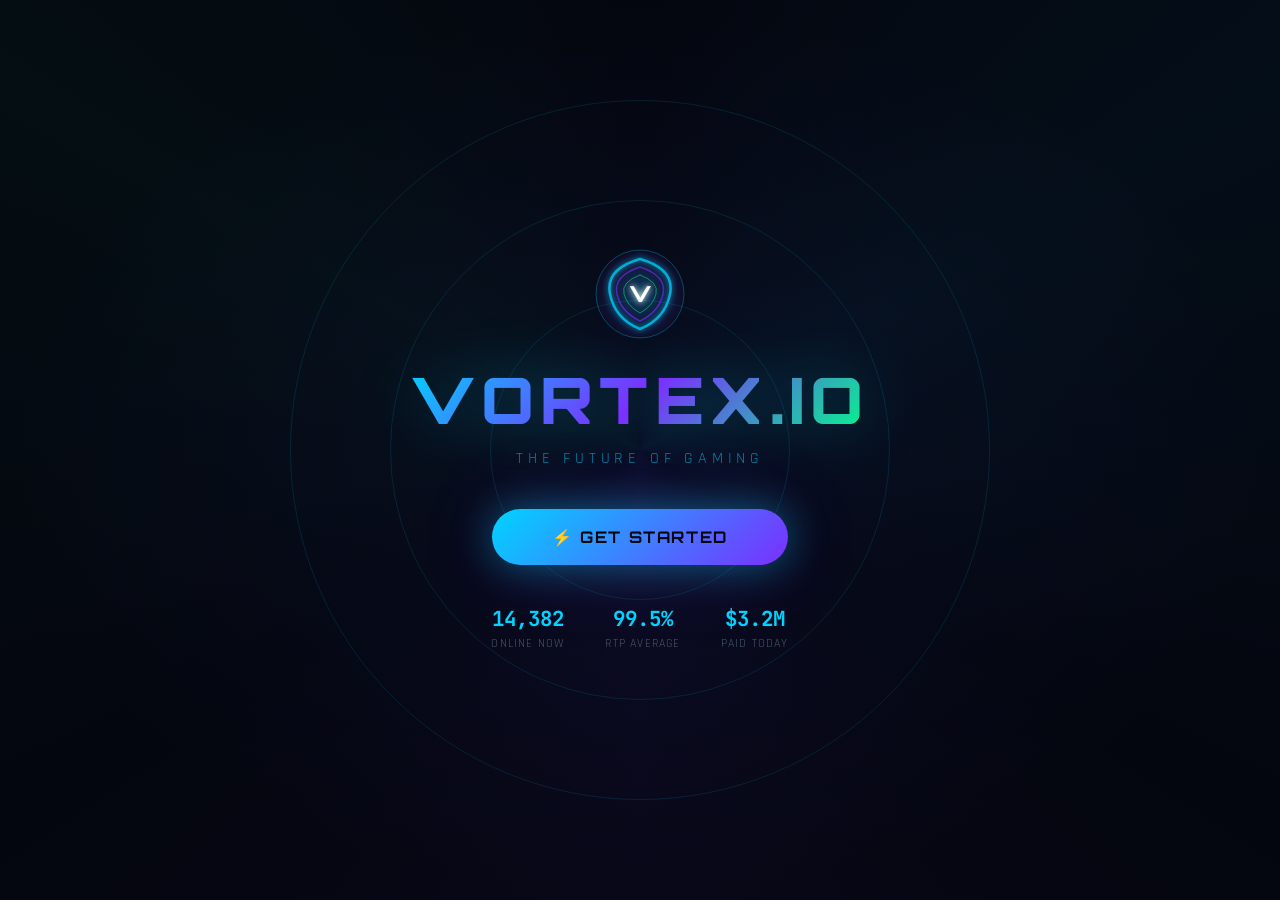
==== index.html @ 8edf1d98 "Update index.html" ====
<!DOCTYPE html>
<html lang="en">
<head>
<meta charset="UTF-8"/>
<meta name="viewport" content="width=device-width,initial-scale=1,maximum-scale=1,user-scalable=no"/>
<title>VORTEX.IO — Premium Gaming</title>
<link rel="preconnect" href="https://fonts.googleapis.com"/>
<link href="https://fonts.googleapis.com/css2?family=Orbitron:wght@400;600;700;800;900&family=Rajdhani:wght@400;500;600;700&family=JetBrains+Mono:wght@400;600;700&display=swap" rel="stylesheet"/>
<script src="https://accounts.google.com/gsi/client" async defer></script>
<style>
/* ═══════════════════════════ VORTEX.IO DESIGN SYSTEM ═══════════════════════════ */
:root{
  --bg:        #04060f;
  --bg1:       #070a18;
  --bg2:       #0b0f24;
  --bg3:       #0f1430;
  --bg4:       #141a3a;
  --neon:      #00d4ff;
  --neon2:     #0099cc;
  --neon3:     rgba(0,212,255,0.08);
  --purple:    #7b2fff;
  --purple2:   #5500cc;
  --green:     #00ff88;
  --green2:    #00cc66;
  --red:       #ff3366;
  --red2:      #cc1144;
  --gold:      #ffd700;
  --gold2:     #cc9900;
  --glass:     rgba(0,212,255,0.04);
  --gb:        rgba(0,212,255,0.12);
  --gb2:       rgba(0,212,255,0.25);
  --text:      #ccd6f6;
  --text2:     #8892b0;
  --text3:     #4a5568;
  --r:         12px;
  --r2:        18px;
  --r3:        50px;
  --font-d:    'Orbitron', sans-serif;
  --font-b:    'Rajdhani', sans-serif;
  --font-m:    'JetBrains Mono', monospace;
  --sidebar:   220px;
  --header:    58px;
  --nav-h:     64px;
}
*,*::before,*::after{box-sizing:border-box;margin:0;padding:0;}
html{scroll-behavior:smooth;-webkit-text-size-adjust:100%;}
body{
  background:var(--bg);color:var(--text);font-family:var(--font-b);
  min-height:100vh;overflow-x:hidden;
  background-image:
    radial-gradient(ellipse 80% 50% at 50% -10%,rgba(0,212,255,0.06) 0%,transparent 60%),
    radial-gradient(ellipse 50% 40% at 90% 90%,rgba(123,47,255,0.05) 0%,transparent 55%);
}
::-webkit-scrollbar{width:4px;height:4px;}
::-webkit-scrollbar-track{background:var(--bg);}
::-webkit-scrollbar-thumb{background:var(--neon2);border-radius:4px;}
input,button,select,textarea{font-family:inherit;}
input[type=number]::-webkit-inner-spin-button,input[type=number]::-webkit-outer-spin-button{-webkit-appearance:none;}
input[type=number]{-moz-appearance:textfield;}
input[type=range]{-webkit-appearance:none;width:100%;height:6px;background:var(--bg4);border-radius:3px;outline:none;}
input[type=range]::-webkit-slider-thumb{-webkit-appearance:none;width:20px;height:20px;border-radius:50%;background:var(--neon);border:2px solid white;cursor:pointer;box-shadow:0 0 8px var(--neon);}

/* ─── VORTEX LOGO SVG ─── */
.vortex-logo-svg{display:inline-block;}

/* ─── ENTRANCE PAGE ─── */
#entrancePage{
  position:fixed;inset:0;z-index:1000;
  display:flex;flex-direction:column;align-items:center;justify-content:center;
  background:radial-gradient(ellipse at center,#080c20 0%,#04060f 70%);
  overflow:hidden;
}
.entrance-bg{
  position:absolute;inset:0;pointer-events:none;
  background:
    conic-gradient(from 0deg at 50% 50%,transparent 0deg,rgba(0,212,255,0.04) 60deg,transparent 120deg),
    conic-gradient(from 120deg at 50% 50%,transparent 0deg,rgba(123,47,255,0.04) 60deg,transparent 120deg),
    conic-gradient(from 240deg at 50% 50%,transparent 0deg,rgba(0,255,136,0.03) 60deg,transparent 120deg);
  animation:entrance-bg-spin 20s linear infinite;
}
@keyframes entrance-bg-spin{to{transform:rotate(360deg);}}
.entrance-ring{
  position:absolute;border-radius:50%;
  border:1px solid rgba(0,212,255,0.12);
  animation:entrance-ring-pulse 4s ease-in-out infinite;
}
@keyframes entrance-ring-pulse{0%,100%{transform:scale(1);opacity:0.3;}50%{transform:scale(1.05);opacity:0.6;}}
.entrance-logo{text-align:center;margin-bottom:40px;position:relative;z-index:1;}
.entrance-title{
  font-family:var(--font-d);font-size:clamp(2.5rem,8vw,4rem);font-weight:900;
  letter-spacing:0.1em;
  background:linear-gradient(135deg,#00d4ff 0%,#7b2fff 50%,#00ff88 100%);
  -webkit-background-clip:text;-webkit-text-fill-color:transparent;background-clip:text;
  margin-top:20px;
  text-shadow:none;
  filter:drop-shadow(0 0 30px rgba(0,212,255,0.3));
}
.entrance-sub{
  font-family:var(--font-b);font-size:1rem;color:rgba(0,212,255,0.6);
  letter-spacing:0.3em;text-transform:uppercase;margin-top:8px;
}
.btn-get-started{
  background:linear-gradient(135deg,var(--neon) 0%,var(--purple) 100%);
  color:#04060f;border:none;cursor:pointer;
  padding:18px 60px;border-radius:var(--r3);
  font-family:var(--font-d);font-size:1rem;font-weight:700;
  letter-spacing:0.1em;text-transform:uppercase;
  box-shadow:0 0 40px rgba(0,212,255,0.4),0 0 80px rgba(123,47,255,0.2);
  transition:all .3s;position:relative;z-index:1;
  animation:btn-entrance-pulse 2s ease-in-out infinite;
}
@keyframes btn-entrance-pulse{0%,100%{box-shadow:0 0 40px rgba(0,212,255,0.4),0 0 80px rgba(123,47,255,0.2);}50%{box-shadow:0 0 60px rgba(0,212,255,0.6),0 0 120px rgba(123,47,255,0.35);}}
.btn-get-started:hover{transform:scale(1.05);}
.entrance-stats{
  display:flex;gap:40px;margin-top:40px;position:relative;z-index:1;
}
.entrance-stat{text-align:center;}
.entrance-stat-val{font-family:var(--font-m);font-size:1.3rem;font-weight:700;color:var(--neon);}
.entrance-stat-lbl{font-size:0.75rem;color:var(--text3);text-transform:uppercase;letter-spacing:0.1em;margin-top:4px;}

/* ─── AUTH MODAL ─── */
.overlay{
  display:none;position:fixed;inset:0;z-index:2000;
  background:rgba(0,0,0,0.85);backdrop-filter:blur(16px);
  align-items:center;justify-content:center;padding:20px;
}
.overlay.show{display:flex;}
.modal{
  background:linear-gradient(160deg,#0b0f24 0%,#070a18 100%);
  border:1px solid var(--gb);border-radius:22px;
  padding:0;width:100%;max-width:440px;
  box-shadow:0 0 60px rgba(0,212,255,0.15),0 40px 80px rgba(0,0,0,0.5);
  overflow:hidden;animation:modal-in .3s ease;
}
@keyframes modal-in{from{opacity:0;transform:scale(0.92) translateY(20px);}to{opacity:1;transform:scale(1) translateY(0);}}
.modal-header{
  background:linear-gradient(90deg,rgba(0,212,255,0.08) 0%,rgba(123,47,255,0.06) 100%);
  border-bottom:1px solid var(--gb);padding:22px 24px;
  display:flex;align-items:center;justify-content:space-between;
}
.modal-title{font-family:var(--font-d);font-size:1rem;font-weight:700;color:var(--neon);letter-spacing:0.05em;}
.modal-close{width:28px;height:28px;border-radius:50%;background:rgba(255,255,255,0.06);border:1px solid rgba(255,255,255,0.1);display:flex;align-items:center;justify-content:center;cursor:pointer;color:var(--text2);font-size:14px;}
.modal-close:hover{color:var(--text);background:rgba(255,255,255,0.12);}
.modal-body{padding:24px;}
.auth-tabs{display:flex;gap:4px;background:rgba(255,255,255,0.04);border-radius:var(--r);padding:4px;margin-bottom:20px;}
.auth-tab{flex:1;padding:9px;text-align:center;border-radius:9px;cursor:pointer;font-family:var(--font-b);font-size:0.88rem;font-weight:600;color:var(--text2);transition:all .2s;}
.auth-tab.active{background:linear-gradient(135deg,rgba(0,212,255,0.15),rgba(123,47,255,0.1));color:var(--neon);border:1px solid rgba(0,212,255,0.2);}
.g-signin-btn{
  width:100%;padding:13px;border-radius:var(--r);
  background:rgba(255,255,255,0.06);border:1px solid rgba(255,255,255,0.12);
  color:var(--text);cursor:pointer;display:flex;align-items:center;justify-content:center;
  gap:12px;font-size:0.9rem;font-weight:500;transition:all .2s;margin-bottom:14px;
}
.g-signin-btn:hover{background:rgba(255,255,255,0.1);}
.auth-divider{display:flex;align-items:center;gap:12px;margin:14px 0;}
.auth-divider::before,.auth-divider::after{content:'';flex:1;height:1px;background:rgba(255,255,255,0.07);}
.auth-divider span{font-size:0.72rem;color:var(--text3);}
.v-input{
  width:100%;background:rgba(255,255,255,0.04);
  border:1px solid rgba(255,255,255,0.08);border-radius:var(--r);
  padding:12px 14px;color:var(--text);font-family:var(--font-b);font-size:0.95rem;
  outline:none;transition:all .2s;margin-bottom:10px;
}
.v-input:focus{border-color:rgba(0,212,255,0.4);background:rgba(0,212,255,0.04);box-shadow:0 0 0 3px rgba(0,212,255,0.06);}
.v-input::placeholder{color:var(--text3);}
.btn-neon{
  width:100%;padding:14px;border-radius:var(--r);
  background:linear-gradient(135deg,var(--neon) 0%,var(--purple) 100%);
  color:#04060f;border:none;cursor:pointer;
  font-family:var(--font-d);font-size:0.85rem;font-weight:700;
  letter-spacing:0.05em;text-transform:uppercase;
  transition:all .25s;box-shadow:0 4px 20px rgba(0,212,255,0.25);
}
.btn-neon:hover{transform:translateY(-2px);box-shadow:0 8px 28px rgba(0,212,255,0.4);}
.btn-neon:disabled{opacity:0.4;cursor:not-allowed;transform:none !important;}
.otp-inputs{display:flex;gap:10px;justify-content:center;margin:20px 0;}
.otp-digit{
  width:48px;height:56px;border-radius:var(--r);
  background:rgba(255,255,255,0.04);border:1px solid rgba(0,212,255,0.2);
  color:var(--neon);font-family:var(--font-m);font-size:1.4rem;font-weight:700;
  text-align:center;outline:none;transition:all .2s;
}
.otp-digit:focus{border-color:var(--neon);box-shadow:0 0 0 3px rgba(0,212,255,0.12);}
.otp-demo{background:rgba(0,212,255,0.06);border:1px solid rgba(0,212,255,0.15);border-radius:var(--r);padding:10px 14px;font-size:0.78rem;color:var(--neon);text-align:center;margin-bottom:16px;}

/* ─── HEADER ─── */
.header{
  position:fixed;top:0;left:0;right:0;z-index:200;
  height:var(--header);
  background:rgba(4,6,15,0.92);backdrop-filter:blur(24px);
  border-bottom:1px solid rgba(0,212,255,0.08);
  display:flex;align-items:center;padding:0 16px;gap:10px;
}
.h-logo{
  display:flex;align-items:center;gap:8px;cursor:pointer;flex-shrink:0;
  user-select:none;
}
.h-logo-text{
  font-family:var(--font-d);font-size:1.1rem;font-weight:800;
  background:linear-gradient(135deg,var(--neon) 0%,var(--purple) 100%);
  -webkit-background-clip:text;-webkit-text-fill-color:transparent;background-clip:text;
  letter-spacing:0.05em;
}
.h-spacer{flex:1;}
.h-balance{
  display:flex;align-items:center;gap:8px;
  background:rgba(0,212,255,0.06);border:1px solid var(--gb);
  padding:6px 14px;border-radius:var(--r3);cursor:pointer;transition:all .2s;
  font-family:var(--font-m);font-size:0.8rem;color:var(--neon);
}
.h-balance:hover{border-color:var(--gb2);}
.currency-badge{background:var(--neon);color:#04060f;font-size:0.58rem;font-weight:800;padding:1px 5px;border-radius:4px;letter-spacing:0.05em;}
.h-btn{
  background:linear-gradient(135deg,var(--neon) 0%,var(--purple) 100%);
  color:#04060f;border:none;cursor:pointer;
  padding:7px 16px;border-radius:var(--r3);
  font-family:var(--font-d);font-size:0.72rem;font-weight:700;
  letter-spacing:0.04em;text-transform:uppercase;
  box-shadow:0 0 20px rgba(0,212,255,0.2);transition:all .2s;white-space:nowrap;
}
.h-btn:hover{box-shadow:0 0 30px rgba(0,212,255,0.4);transform:translateY(-1px);}
.h-icon-btn{
  width:36px;height:36px;border-radius:50%;
  background:rgba(0,212,255,0.06);border:1px solid var(--gb);
  display:flex;align-items:center;justify-content:center;
  cursor:pointer;transition:all .2s;color:var(--text2);flex-shrink:0;position:relative;
}
.h-icon-btn:hover{border-color:var(--gb2);color:var(--neon);}
.h-icon-btn svg{width:16px;height:16px;}
.notif-dot{
  position:absolute;top:-2px;right:-2px;width:9px;height:9px;
  border-radius:50%;background:var(--red);border:2px solid var(--bg);
}

/* ─── LEFT SIDEBAR ─── */
.left-sidebar{
  position:fixed;top:var(--header);left:0;bottom:0;z-index:100;
  width:var(--sidebar);overflow-y:auto;
  background:rgba(7,10,24,0.8);border-right:1px solid rgba(0,212,255,0.06);
  padding:12px 8px;display:none;flex-direction:column;gap:2px;
}
@media(min-width:1024px){.left-sidebar{display:flex;}}
.sb-label{font-size:0.6rem;font-weight:700;color:var(--text3);text-transform:uppercase;letter-spacing:0.12em;padding:8px 10px 4px;}
.sb-item{
  display:flex;align-items:center;gap:10px;padding:9px 12px;border-radius:var(--r);
  cursor:pointer;color:var(--text2);font-size:0.85rem;font-weight:600;
  transition:all .15s;border:1px solid transparent;
}
.sb-item:hover{background:rgba(0,212,255,0.05);color:var(--text);}
.sb-item.active{background:rgba(0,212,255,0.08);color:var(--neon);border-color:rgba(0,212,255,0.15);}
.sb-item svg{width:17px;height:17px;flex-shrink:0;}
.sb-badge{margin-left:auto;background:var(--red);color:white;font-size:0.58rem;font-weight:700;padding:2px 6px;border-radius:20px;}
.sb-badge.new{background:rgba(0,255,136,0.15);color:var(--green);border:1px solid rgba(0,255,136,0.2);}
.sb-divider{height:1px;background:rgba(0,212,255,0.05);margin:6px 0;}
.vip-mini{
  margin:8px 6px 0;background:rgba(0,212,255,0.04);
  border:1px solid var(--gb);border-radius:var(--r);padding:12px;
}
.vip-mini-lbl{font-size:0.62rem;color:var(--text3);text-transform:uppercase;letter-spacing:.1em;margin-bottom:4px;}
.vip-mini-name{font-family:var(--font-d);font-size:0.78rem;font-weight:700;color:var(--neon);margin-bottom:6px;}
.vip-bar{height:4px;background:var(--bg4);border-radius:2px;overflow:hidden;}
.vip-bar-fill{height:100%;background:linear-gradient(90deg,var(--neon2),var(--neon));border-radius:2px;transition:width 1s ease;}

/* ─── BOTTOM NAV (mobile) ─── */
.bottom-nav{
  position:fixed;bottom:0;left:0;right:0;z-index:150;
  height:var(--nav-h);background:rgba(4,6,15,0.97);
  backdrop-filter:blur(24px);border-top:1px solid rgba(0,212,255,0.08);
  display:flex;align-items:center;
}
@media(min-width:1024px){.bottom-nav{display:none;}}
.bn-item{
  flex:1;display:flex;flex-direction:column;align-items:center;justify-content:center;
  gap:3px;padding:6px 4px;cursor:pointer;color:var(--text3);transition:color .2s;
}
.bn-item svg{width:22px;height:22px;}
.bn-item span{font-size:0.6rem;font-weight:600;letter-spacing:0.03em;text-transform:uppercase;}
.bn-item.active{color:var(--neon);}
.bn-item.highlight{
  background:rgba(0,212,255,0.08);border:1px solid rgba(0,212,255,0.15);
  border-radius:var(--r);margin:4px;color:var(--neon);
}

/* ─── LAYOUT ─── */
.app-layout{display:flex;padding-top:var(--header);min-height:100vh;}
.main-area{flex:1;min-width:0;padding-bottom:80px;}
@media(min-width:1024px){.main-area{margin-left:var(--sidebar);padding-bottom:20px;}}
.page{display:none;padding:16px;max-width:1200px;margin:0 auto;}
.page.active{display:block;animation:pg-in .25s ease;}
@keyframes pg-in{from{opacity:0;transform:translateY(10px);}to{opacity:1;transform:translateY(0);}}
@media(min-width:1024px){.page{padding:28px 32px;}}

/* ─── CARDS ─── */
.card{
  background:rgba(0,212,255,0.03);border:1px solid var(--gb);
  border-radius:var(--r2);backdrop-filter:blur(8px);transition:border-color .2s;
}
.card:hover{border-color:var(--gb2);}
.card-p{padding:20px;}

/* ─── SECTION HEADER ─── */
.sh{display:flex;align-items:center;justify-content:space-between;margin-bottom:14px;}
.sh-title{
  font-family:var(--font-d);font-size:0.95rem;font-weight:700;
  display:flex;align-items:center;gap:10px;color:var(--text);
}
.sh-title::before{content:'';display:block;width:3px;height:16px;background:linear-gradient(180deg,var(--neon),var(--purple));border-radius:2px;}
.sh-action{color:var(--neon);font-size:0.76rem;font-weight:600;cursor:pointer;}
.sh-action:hover{text-decoration:underline;}

/* ─── BUTTONS ─── */
.btn{display:inline-flex;align-items:center;justify-content:center;gap:8px;border:none;cursor:pointer;font-family:var(--font-d);font-weight:700;letter-spacing:0.04em;transition:all .2s;border-radius:var(--r3);user-select:none;}
.btn-primary{background:linear-gradient(135deg,var(--neon),var(--purple));color:#04060f;padding:12px 28px;font-size:0.85rem;box-shadow:0 4px 20px rgba(0,212,255,0.22);}
.btn-primary:hover{transform:translateY(-2px);box-shadow:0 8px 28px rgba(0,212,255,0.4);}
.btn-green{background:linear-gradient(135deg,var(--green),var(--green2));color:#04060f;padding:14px 28px;font-size:0.9rem;box-shadow:0 4px 20px rgba(0,255,136,0.22);}
.btn-green:hover{transform:translateY(-2px);box-shadow:0 8px 28px rgba(0,255,136,0.4);}
.btn-red{background:linear-gradient(135deg,var(--red),var(--red2));color:white;padding:14px 28px;font-size:0.9rem;}
.btn-outline{background:transparent;color:var(--text);border:1px solid rgba(255,255,255,0.12);padding:12px 22px;font-size:0.85rem;}
.btn-outline:hover{border-color:var(--neon);color:var(--neon);}
.btn-full{width:100%;}
.btn-lg{padding:16px 36px;font-size:0.95rem;border-radius:var(--r2);}
.btn:disabled{opacity:0.4;cursor:not-allowed;transform:none!important;}
.btn-cashout{
  background:linear-gradient(135deg,var(--green),var(--green2));
  color:#04060f;padding:16px;font-size:0.95rem;
  animation:cashout-glow .8s ease-in-out infinite alternate;
}
@keyframes cashout-glow{from{box-shadow:0 0 20px rgba(0,255,136,0.3);}to{box-shadow:0 0 40px rgba(0,255,136,0.6);}}

/* ─── HOME PAGE ─── */
.hero{
  background:linear-gradient(135deg,rgba(0,212,255,0.07) 0%,rgba(123,47,255,0.05) 60%,transparent 100%);
  border:1px solid var(--gb);border-radius:22px;
  padding:30px 26px;margin-bottom:22px;position:relative;overflow:hidden;
}
.hero::after{
  content:'VORTEX';position:absolute;right:-30px;top:50%;transform:translateY(-50%);
  font-family:var(--font-d);font-size:7rem;font-weight:900;color:rgba(0,212,255,0.04);
  pointer-events:none;letter-spacing:-0.02em;white-space:nowrap;
}
.hero-title{font-family:var(--font-d);font-size:clamp(1.6rem,5vw,2.6rem);font-weight:900;line-height:1.15;}
.hero-title em{font-style:normal;background:linear-gradient(135deg,var(--neon),var(--purple));-webkit-background-clip:text;-webkit-text-fill-color:transparent;background-clip:text;}
.hero-pills{display:flex;flex-wrap:wrap;gap:8px;margin-top:12px;}
.hero-pill{display:flex;align-items:center;gap:5px;background:rgba(255,255,255,0.04);border:1px solid rgba(255,255,255,0.07);padding:5px 11px;border-radius:var(--r3);font-size:0.7rem;color:var(--text2);}
.hero-pill svg{width:12px;height:12px;color:var(--neon);}
.hero-actions{display:flex;gap:10px;flex-wrap:wrap;margin-top:18px;}

/* ─── GAMES GRID ─── */
.games-grid{
  display:grid;
  grid-template-columns:repeat(auto-fill,minmax(130px,1fr));
  gap:12px;
}
@media(min-width:600px){.games-grid{grid-template-columns:repeat(auto-fill,minmax(155px,1fr));}}
@media(min-width:1024px){.games-grid{grid-template-columns:repeat(5,1fr);}}
.game-card{
  background:rgba(0,212,255,0.03);border:1px solid var(--gb);
  border-radius:var(--r2);overflow:hidden;cursor:pointer;
  transition:transform .28s cubic-bezier(.34,1.56,.64,1),border-color .28s,box-shadow .28s;
  position:relative;
}
.game-card:hover{transform:translateY(-6px) scale(1.02);border-color:rgba(0,212,255,0.3);box-shadow:0 16px 40px rgba(0,0,0,0.5),0 0 30px rgba(0,212,255,0.1);}
.gc-icon{width:100%;aspect-ratio:1;display:flex;align-items:center;justify-content:center;position:relative;overflow:hidden;}
.gc-body{padding:9px 11px 12px;}
.gc-name{font-family:var(--font-d);font-size:0.75rem;font-weight:700;color:var(--text);}
.gc-players{display:flex;align-items:center;gap:4px;margin-top:4px;font-size:0.65rem;color:var(--text3);}
.gc-dot{width:5px;height:5px;background:var(--green);border-radius:50%;animation:pulse 1.5s infinite;}
@keyframes pulse{0%,100%{opacity:1;}50%{opacity:0.4;}}
.gc-badge{position:absolute;top:7px;right:7px;z-index:2;font-size:0.55rem;font-weight:800;padding:3px 7px;border-radius:20px;text-transform:uppercase;letter-spacing:.05em;}
.gc-badge.hot{background:linear-gradient(135deg,#ff6b35,#cc2200);color:white;}
.gc-badge.new{background:linear-gradient(135deg,var(--purple),var(--purple2));color:white;}
.gc-badge.exclusive{background:linear-gradient(135deg,var(--neon),var(--neon2));color:#04060f;}

/* ─── STATS BAR ─── */
.stats-bar{display:grid;grid-template-columns:repeat(3,1fr);gap:10px;margin-bottom:22px;}
.stat-box{background:rgba(0,212,255,0.04);border:1px solid var(--gb);border-radius:var(--r);padding:14px;text-align:center;}
.stat-val{font-family:var(--font-m);font-size:1.05rem;font-weight:700;color:var(--neon);}
.stat-lbl{font-size:0.62rem;color:var(--text3);margin-top:3px;text-transform:uppercase;letter-spacing:.07em;}

/* ─── LIVE TICKER ─── */
.live-ticker{display:flex;gap:8px;overflow-x:auto;padding-bottom:4px;margin-bottom:20px;scrollbar-width:none;}
.live-ticker::-webkit-scrollbar{display:none;}
.tick-chip{flex-shrink:0;display:flex;align-items:center;gap:7px;background:rgba(0,212,255,0.04);border:1px solid var(--gb);padding:6px 13px;border-radius:var(--r3);font-size:0.72rem;}
.tick-dot{width:6px;height:6px;background:var(--green);border-radius:50%;animation:pulse 1.5s infinite;flex-shrink:0;}
.tick-win{color:var(--green);font-family:var(--font-m);font-weight:600;}

/* ─── CRASH GAME ─── */
.crash-layout{display:grid;grid-template-columns:1fr;gap:14px;}
@media(min-width:900px){.crash-layout{grid-template-columns:1fr 320px;}}
.crash-canvas-wrap{
  background:radial-gradient(ellipse at 20% 80%,#050d1f 0%,#030710 70%);
  border:1px solid var(--gb);border-radius:var(--r2);
  position:relative;overflow:hidden;aspect-ratio:16/9;max-height:420px;
  box-shadow:0 0 0 1px rgba(0,212,255,0.04),inset 0 0 60px rgba(0,0,0,0.5);
}
#crashCanvas{display:block;width:100%;height:100%;position:relative;z-index:1;}
.crash-mult-overlay{
  position:absolute;top:50%;left:50%;transform:translate(-50%,-60%);
  text-align:center;pointer-events:none;z-index:2;
}
.crash-mult{
  font-family:var(--font-d);font-size:clamp(2.8rem,9vw,5rem);font-weight:900;
  line-height:1;letter-spacing:-0.02em;
  text-shadow:0 0 30px currentColor,0 0 60px currentColor;
  transition:color .15s;
}
@keyframes mult-pulse{0%{transform:scale(1);}40%{transform:scale(1.1);}100%{transform:scale(1);}}
.crash-mult.pulse{animation:mult-pulse .35s ease;}
.crash-mult-sub{font-family:var(--font-m);font-size:0.7rem;letter-spacing:.2em;color:rgba(0,212,255,0.4);text-transform:uppercase;margin-top:4px;}
.crash-status-badge{
  position:absolute;bottom:14px;left:14px;
  padding:5px 13px;border-radius:var(--r3);font-size:0.7rem;font-weight:700;letter-spacing:.08em;text-transform:uppercase;
}
.crash-status-badge.wait{background:rgba(74,85,104,0.3);color:var(--text3);border:1px solid rgba(74,85,104,0.2);}
.crash-status-badge.run{background:rgba(0,255,136,0.12);color:var(--green);border:1px solid rgba(0,255,136,0.2);}
.crash-status-badge.dead{background:rgba(255,51,102,0.12);color:var(--red);border:1px solid rgba(255,51,102,0.2);}
.crash-hist-row{display:flex;gap:5px;flex-wrap:wrap;margin-bottom:12px;}
.crash-chip{padding:4px 10px;border-radius:var(--r3);font-family:var(--font-m);font-size:0.68rem;font-weight:600;}
.crash-chip.lo{background:rgba(255,51,102,0.12);color:var(--red);border:1px solid rgba(255,51,102,0.15);}
.crash-chip.mid{background:rgba(0,212,255,0.1);color:var(--neon);border:1px solid rgba(0,212,255,0.15);}
.crash-chip.hi{background:rgba(0,255,136,0.1);color:var(--green);border:1px solid rgba(0,255,136,0.15);}
.crash-chip.moon{background:rgba(123,47,255,0.15);color:var(--purple);border:1px solid rgba(123,47,255,0.2);}
.ctrl-panel{background:rgba(0,212,255,0.03);border:1px solid var(--gb);border-radius:var(--r2);padding:16px;}
.ctrl-label{font-size:0.62rem;font-weight:700;color:var(--text3);text-transform:uppercase;letter-spacing:.1em;margin-bottom:6px;}
.ctrl-input{
  width:100%;background:rgba(255,255,255,0.04);border:1px solid rgba(255,255,255,0.08);
  border-radius:var(--r);padding:10px 12px;color:var(--text);
  font-family:var(--font-m);font-size:0.9rem;outline:none;transition:border-color .2s;
}
.ctrl-input:focus{border-color:rgba(0,212,255,0.4);}
.ctrl-btns{display:flex;gap:4px;margin-top:4px;}
.ctrl-btn{
  flex:1;padding:5px;background:rgba(255,255,255,0.04);
  border:1px solid rgba(255,255,255,0.07);border-radius:8px;
  color:var(--text3);font-size:0.65rem;cursor:pointer;transition:all .15s;
}
.ctrl-btn:hover{background:rgba(0,212,255,0.08);color:var(--neon);border-color:rgba(0,212,255,0.2);}
.ctrl-row{display:grid;grid-template-columns:1fr 1fr;gap:12px;margin-bottom:12px;}
.ctrl-profit{background:rgba(0,255,136,0.05);border:1px solid rgba(0,255,136,0.12);border-radius:var(--r);padding:10px 12px;font-family:var(--font-m);font-size:0.85rem;color:var(--green);}
.bet-btn{
  width:100%;padding:14px;border-radius:var(--r);
  background:linear-gradient(135deg,var(--neon),var(--purple));
  color:#04060f;border:none;cursor:pointer;
  font-family:var(--font-d);font-size:0.85rem;font-weight:800;
  letter-spacing:.05em;text-transform:uppercase;
  box-shadow:0 4px 20px rgba(0,212,255,0.25);transition:all .2s;margin-top:4px;
}
.bet-btn:hover{transform:translateY(-1px);box-shadow:0 8px 24px rgba(0,212,255,0.4);}
.bet-btn:disabled{opacity:.4;cursor:not-allowed;transform:none;}
.bet-btn.cashout{
  background:linear-gradient(135deg,var(--green),var(--green2));
  animation:cashout-glow .8s ease-in-out infinite alternate;
}

/* ─── MINES ─── */
.mines-layout{display:grid;grid-template-columns:1fr;gap:14px;max-width:900px;}
@media(min-width:700px){.mines-layout{grid-template-columns:1fr 280px;align-items:start;}}
@media(max-width:699px){.mines-layout{display:flex;flex-direction:column-reverse;}}

.mines-arena{
  background:radial-gradient(ellipse at 50% 0%,rgba(0,212,255,0.06) 0%,transparent 60%),
    linear-gradient(160deg,#0a0e20 0%,#060a18 100%);
  border:1px solid var(--gb);border-radius:var(--r2);padding:16px;position:relative;overflow:hidden;
}
.mines-arena::before{
  content:'';position:absolute;inset:0;pointer-events:none;
  background:repeating-linear-gradient(0deg,transparent,transparent 39px,rgba(0,212,255,0.02) 39px,rgba(0,212,255,0.02) 40px),
    repeating-linear-gradient(90deg,transparent,transparent 39px,rgba(0,212,255,0.02) 39px,rgba(0,212,255,0.02) 40px);
}
.mines-arena-header{display:flex;align-items:center;justify-content:space-between;margin-bottom:12px;position:relative;z-index:1;}
.mines-arena-title{font-family:var(--font-d);font-size:0.72rem;font-weight:700;color:var(--neon);text-transform:uppercase;letter-spacing:.15em;display:flex;align-items:center;gap:7px;}
.mines-arena-title::before{content:'';width:7px;height:7px;border-radius:50%;background:var(--neon);box-shadow:0 0 8px var(--neon);animation:pulse 1.5s infinite;}
.mines-grid{display:grid;grid-template-columns:repeat(5,1fr);gap:7px;position:relative;z-index:1;}
@media(min-width:500px){.mines-grid{gap:9px;}}

/* Mine tiles */
.mine-tile{
  aspect-ratio:1;border-radius:10px;cursor:pointer;
  display:flex;align-items:center;justify-content:center;position:relative;overflow:hidden;
  background:linear-gradient(145deg,rgba(20,26,58,0.9) 0%,rgba(11,15,36,0.95) 100%);
  border:1px solid rgba(0,212,255,0.12);
  box-shadow:0 3px 12px rgba(0,0,0,0.4),0 1px 0 rgba(0,212,255,0.05) inset;
  transition:transform .12s cubic-bezier(.34,1.56,.64,1),border-color .15s,box-shadow .15s;
}
.mine-tile::before{content:'';position:absolute;top:0;left:0;right:0;height:45%;background:linear-gradient(180deg,rgba(255,255,255,0.05) 0%,transparent 100%);border-radius:10px 10px 0 0;pointer-events:none;z-index:2;}
.mine-tile:hover:not(.revealed):not(.inactive){transform:translateY(-3px) scale(1.05);border-color:rgba(0,212,255,0.4);box-shadow:0 6px 20px rgba(0,0,0,0.5),0 0 16px rgba(0,212,255,0.1);}
.mine-tile.gem{background:linear-gradient(145deg,rgba(0,30,26,0.95),rgba(0,18,16,0.98));border-color:rgba(0,255,136,0.5);box-shadow:0 0 20px rgba(0,255,136,0.2),0 0 0 1px rgba(0,255,136,0.12);animation:gem-glow 1.5s ease-in-out infinite alternate;}
@keyframes gem-glow{from{box-shadow:0 0 18px rgba(0,255,136,0.18);}to{box-shadow:0 0 30px rgba(0,255,136,0.35);}}
.mine-tile.boom{background:linear-gradient(145deg,rgba(60,8,16,0.98),rgba(38,4,10,1));border-color:rgba(255,51,102,0.6);box-shadow:0 0 25px rgba(255,51,102,0.4);animation:mine-blast .5s ease;}
@keyframes mine-blast{0%{transform:scale(1);}30%{transform:scale(1.2);}60%{transform:scale(0.95);}100%{transform:scale(1);}}
.mine-tile.other-mine{background:rgba(20,4,8,.9);border-color:rgba(255,51,102,0.2);cursor:default;}
.mine-tile.inactive{cursor:default;}
@keyframes tile-flip{0%{transform:rotateY(90deg) scale(0.8);opacity:0;}60%{transform:rotateY(-6deg) scale(1.04);}100%{transform:rotateY(0) scale(1);}}
.mine-tile.revealed{animation:tile-flip .3s cubic-bezier(.34,1.2,.64,1) both;}
.gem-ring{position:absolute;inset:-4px;border-radius:14px;border:2px solid rgba(0,255,136,.35);animation:gem-ring-out .6s ease-out both;pointer-events:none;z-index:3;}
@keyframes gem-ring-out{0%{transform:scale(.6);opacity:1;}100%{transform:scale(1.4);opacity:0;}}

/* Mines Terminal */
.mines-terminal{
  background:linear-gradient(160deg,#0d1224 0%,#080c1c 100%);
  border:1px solid rgba(0,212,255,0.18);border-radius:var(--r2);overflow:hidden;
  box-shadow:0 20px 50px rgba(0,0,0,0.4);
}
.term-hdr{
  background:linear-gradient(90deg,rgba(0,212,255,0.07),rgba(0,212,255,0.02));
  border-bottom:1px solid rgba(0,212,255,0.1);padding:12px 16px;
  display:flex;align-items:center;gap:8px;
}
.term-dots{display:flex;gap:5px;}
.term-dot{width:10px;height:10px;border-radius:50%;}
.term-dot.r{background:#ff5f57;box-shadow:0 0 4px rgba(255,95,87,.5);}
.term-dot.y{background:#ffbd2e;box-shadow:0 0 4px rgba(255,189,46,.5);}
.term-dot.g{background:#28ca42;box-shadow:0 0 4px rgba(40,202,66,.5);}
.term-title{font-family:var(--font-m);font-size:0.68rem;color:rgba(0,212,255,.5);text-transform:uppercase;letter-spacing:.1em;margin-left:4px;}
.term-body{padding:16px;}
.term-field{margin-bottom:14px;}
.term-lbl{font-family:var(--font-m);font-size:0.6rem;font-weight:600;color:rgba(0,212,255,.5);text-transform:uppercase;letter-spacing:.12em;margin-bottom:6px;display:flex;align-items:center;gap:5px;}
.term-lbl::before{content:'';width:3px;height:9px;background:var(--neon);border-radius:2px;box-shadow:0 0 5px var(--neon);}
.term-input{
  width:100%;background:rgba(255,255,255,0.03);border:1px solid rgba(0,212,255,.18);
  border-radius:10px;padding:10px 13px;color:var(--neon);
  font-family:var(--font-m);font-size:0.95rem;font-weight:600;outline:none;
  transition:all .2s;box-shadow:inset 0 2px 6px rgba(0,0,0,.3);
}
.term-input:focus{border-color:rgba(0,212,255,.5);background:rgba(0,212,255,.04);}
.term-qbtns{display:flex;gap:1px;margin-top:5px;}
.term-qbtn{
  flex:1;padding:6px 4px;background:rgba(0,212,255,.04);
  border:1px solid rgba(0,212,255,.1);color:rgba(0,212,255,.5);
  font-family:var(--font-m);font-size:0.66rem;font-weight:600;
  cursor:pointer;transition:all .15s;text-align:center;
}
.term-qbtn:first-child{border-radius:7px 0 0 7px;}
.term-qbtn:last-child{border-radius:0 7px 7px 0;}
.term-qbtn:hover{background:rgba(0,212,255,.12);color:var(--neon);}
.mine-count-grid{display:grid;grid-template-columns:repeat(3,1fr);gap:5px;}
.mine-cnt-btn{
  padding:9px 4px;text-align:center;
  background:rgba(255,255,255,.03);border:1px solid rgba(255,255,255,.06);
  border-radius:8px;cursor:pointer;font-family:var(--font-m);font-size:0.72rem;color:var(--text3);
  transition:all .15s;box-shadow:0 2px 4px rgba(0,0,0,.3);
}
.mine-cnt-btn:hover{border-color:rgba(0,212,255,.3);color:var(--neon);transform:translateY(-1px);}
.mine-cnt-btn.active{background:rgba(0,212,255,.1);border-color:rgba(0,212,255,.4);color:var(--neon);font-weight:700;box-shadow:0 0 10px rgba(0,212,255,.1);}
.term-mult{
  background:rgba(0,255,136,.04);border:1px solid rgba(0,255,136,.15);
  border-radius:10px;padding:14px;text-align:center;margin:12px 0;
}
.term-mult-val{font-family:var(--font-d);font-size:2.4rem;font-weight:800;color:var(--green);text-shadow:0 0 20px rgba(0,255,136,.4);}
.term-mult-val.bump{animation:mult-bump .25s cubic-bezier(.34,1.56,.64,1);}
@keyframes mult-bump{0%{transform:scale(1);}50%{transform:scale(1.15);}100%{transform:scale(1);}}
.term-mult-lbl{font-size:0.62rem;color:rgba(0,255,136,.5);text-transform:uppercase;letter-spacing:.1em;margin-top:3px;}
.term-payout{display:flex;justify-content:space-between;font-size:0.72rem;margin-top:8px;padding-top:8px;border-top:1px solid rgba(255,255,255,.06);}
.term-payout-val{font-family:var(--font-m);color:var(--green);font-weight:600;}
.mines-stats-row{display:grid;grid-template-columns:repeat(3,1fr);gap:5px;margin-bottom:12px;}
.ms-stat{background:rgba(255,255,255,.03);border:1px solid rgba(255,255,255,.06);border-radius:7px;padding:7px;text-align:center;}
.ms-stat-val{font-family:var(--font-m);font-size:.85rem;font-weight:700;}
.ms-stat-lbl{font-size:.56rem;color:var(--text3);text-transform:uppercase;letter-spacing:.06em;margin-top:2px;}
.btn-mine{width:100%;padding:14px;border-radius:10px;background:linear-gradient(135deg,var(--neon),var(--purple));color:#04060f;border:none;cursor:pointer;font-family:var(--font-d);font-size:.85rem;font-weight:800;letter-spacing:.05em;text-transform:uppercase;box-shadow:0 4px 18px rgba(0,212,255,.25);transition:all .2s;margin-bottom:6px;}
.btn-mine:hover{transform:translateY(-2px);box-shadow:0 8px 24px rgba(0,212,255,.4);}
.btn-mine:disabled{opacity:.4;cursor:not-allowed;transform:none;}
.btn-mine-co{display:none;width:100%;padding:14px;border-radius:10px;background:linear-gradient(135deg,var(--green),var(--green2));color:#04060f;border:none;cursor:pointer;font-family:var(--font-d);font-size:.85rem;font-weight:800;text-transform:uppercase;animation:cashout-glow .8s ease-in-out infinite alternate;margin-bottom:6px;}

/* ─── ROULETTE ─── */
.roulette-layout{max-width:700px;}
.roulette-wheel-wrap{text-align:center;margin-bottom:20px;}
.roulette-canvas-wrap{display:inline-block;position:relative;}
#rouletteCanvas{border-radius:50%;box-shadow:0 0 40px rgba(0,212,255,.2);}
.roulette-pointer{position:absolute;top:-8px;left:50%;transform:translateX(-50%);width:0;height:0;border-left:12px solid transparent;border-right:12px solid transparent;border-top:20px solid var(--neon);filter:drop-shadow(0 0 8px var(--neon));}
.roulette-result{font-family:var(--font-d);font-size:1.5rem;font-weight:800;text-align:center;margin:12px 0;min-height:40px;}
.roulette-bets-grid{display:grid;grid-template-columns:repeat(3,1fr);gap:8px;margin-bottom:14px;}
.roulette-bet-btn{
  padding:10px;border-radius:var(--r);text-align:center;
  font-family:var(--font-d);font-size:.75rem;font-weight:700;
  cursor:pointer;transition:all .2s;border:1px solid rgba(255,255,255,.08);
}
.roulette-bet-btn.selected{transform:scale(1.05);}
.rbt-red{background:rgba(255,51,102,.12);color:var(--red);}
.rbt-red.selected{background:rgba(255,51,102,.25);border-color:var(--red);}
.rbt-black{background:rgba(255,255,255,.06);color:var(--text);}
.rbt-black.selected{background:rgba(255,255,255,.14);border-color:white;}
.rbt-green{background:rgba(0,255,136,.08);color:var(--green);}
.rbt-green.selected{background:rgba(0,255,136,.2);border-color:var(--green);}
.rbt-even{background:rgba(0,212,255,.06);color:var(--neon);}
.rbt-even.selected{background:rgba(0,212,255,.18);border-color:var(--neon);}
.rbt-odd{background:rgba(123,47,255,.08);color:var(--purple);}
.rbt-odd.selected{background:rgba(123,47,255,.2);border-color:var(--purple);}
.rbt-1-18{background:rgba(255,215,0,.06);color:var(--gold);}
.rbt-1-18.selected{background:rgba(255,215,0,.18);border-color:var(--gold);}

/* ─── DICE ─── */
.dice-layout{max-width:600px;}
.dice-result-box{
  background:var(--bg3);border:1px solid var(--gb);border-radius:var(--r2);
  padding:24px;text-align:center;margin-bottom:14px;
  transition:border-color .3s;
}
.dice-result-num{font-family:var(--font-m);font-size:clamp(3rem,10vw,5rem);font-weight:700;line-height:1;transition:color .3s;}
.dice-result-box.win{border-color:rgba(0,255,136,.3);background:rgba(0,255,136,.04);}
.dice-result-box.lose{border-color:rgba(255,51,102,.3);background:rgba(255,51,102,.04);}
.dice-track{height:7px;background:var(--bg4);border-radius:4px;position:relative;margin:10px 0 18px;}
.dice-track-fill{height:100%;border-radius:4px;background:linear-gradient(90deg,var(--red),var(--neon),var(--green));pointer-events:none;}
.dice-slider{position:absolute;top:50%;transform:translateY(-50%);width:100%;height:24px;background:transparent;cursor:pointer;-webkit-appearance:none;appearance:none;outline:none;z-index:2;}
.dice-slider::-webkit-slider-thumb{-webkit-appearance:none;width:22px;height:22px;border-radius:50%;background:white;box-shadow:0 2px 10px rgba(0,0,0,.4),0 0 0 3px rgba(0,212,255,.4);cursor:grab;border:2px solid var(--neon);}
.dice-stats-row{display:grid;grid-template-columns:repeat(3,1fr);gap:10px;margin-bottom:14px;}
.roll-mode{display:flex;gap:6px;margin-bottom:12px;}
.roll-mode-btn{flex:1;padding:9px;background:rgba(255,255,255,.04);border:1px solid rgba(255,255,255,.07);border-radius:var(--r);color:var(--text3);font-size:.8rem;font-weight:600;cursor:pointer;transition:all .2s;text-align:center;}
.roll-mode-btn.active{background:rgba(0,212,255,.1);border-color:rgba(0,212,255,.3);color:var(--neon);}

/* ─── VORTEX SINGULARITY ─── */
.singularity-wrap{
  background:radial-gradient(ellipse at center,#060a20 0%,#020408 70%);
  border:1px solid rgba(123,47,255,.3);border-radius:var(--r2);
  position:relative;overflow:hidden;text-align:center;padding:20px;
}
#singularityCanvas{border-radius:var(--r);box-shadow:0 0 60px rgba(123,47,255,.3);}
.singularity-layout{display:grid;grid-template-columns:1fr;gap:14px;max-width:900px;}
@media(min-width:700px){.singularity-layout{grid-template-columns:1fr 260px;align-items:start;}}

/* ─── VORTEX RUSH ─── */
.rush-wrap{
  background:linear-gradient(160deg,#03050f,#060a1a);
  border:1px solid rgba(0,212,255,.2);border-radius:var(--r2);
  position:relative;overflow:hidden;
}
#rushCanvas{display:block;width:100%;border-radius:var(--r2);}
.rush-layout{display:grid;grid-template-columns:1fr;gap:14px;max-width:900px;}
@media(min-width:700px){.rush-layout{grid-template-columns:1fr 260px;align-items:start;}}
.rush-status{
  position:absolute;top:50%;left:50%;transform:translate(-50%,-50%);
  text-align:center;pointer-events:none;
}
.rush-mult{font-family:var(--font-d);font-size:clamp(2rem,8vw,4rem);font-weight:900;color:var(--neon);text-shadow:0 0 30px var(--neon);}

/* ─── DAILY TASKS ─── */
.tasks-list{display:flex;flex-direction:column;gap:8px;}
.task-item{
  background:rgba(0,212,255,.03);border:1px solid var(--gb);
  border-radius:var(--r);padding:12px 14px;
  display:flex;align-items:center;gap:12px;
  transition:all .2s;
}
.task-item:hover{background:rgba(0,212,255,.06);border-color:var(--gb2);}
.task-icon{width:36px;height:36px;border-radius:50%;display:flex;align-items:center;justify-content:center;flex-shrink:0;font-size:1rem;}
.task-info{flex:1;}
.task-name{font-size:.85rem;font-weight:600;color:var(--text);}
.task-reward{font-family:var(--font-m);font-size:.72rem;color:var(--green);margin-top:2px;}
.task-btn{
  padding:6px 14px;border-radius:var(--r3);
  background:rgba(0,212,255,.1);border:1px solid rgba(0,212,255,.2);
  color:var(--neon);font-size:.72rem;font-weight:700;cursor:pointer;
  transition:all .15s;white-space:nowrap;
}
.task-btn:hover{background:rgba(0,212,255,.2);}
.task-btn.done{background:rgba(0,255,136,.08);border-color:rgba(0,255,136,.15);color:var(--green);cursor:default;}
.task-btn.pending{background:rgba(255,215,0,.08);border-color:rgba(255,215,0,.15);color:var(--gold);cursor:default;}

/* ─── DAILY BONUS CALENDAR ─── */
.calendar-grid{display:grid;grid-template-columns:repeat(7,1fr);gap:6px;margin-bottom:16px;}
.cal-day{
  background:rgba(255,255,255,.04);border:1px solid rgba(255,255,255,.07);
  border-radius:var(--r);padding:10px 6px;text-align:center;
  position:relative;transition:all .2s;
}
.cal-day.claimed{background:rgba(0,255,136,.08);border-color:rgba(0,255,136,.2);}
.cal-day.today{border-color:var(--neon);box-shadow:0 0 12px rgba(0,212,255,.15);}
.cal-day.locked{opacity:.5;}
.cal-day-num{font-family:var(--font-d);font-size:.7rem;font-weight:700;color:var(--text3);margin-bottom:4px;}
.cal-day-reward{font-family:var(--font-m);font-size:.65rem;font-weight:600;color:var(--green);}
.cal-day-special{background:linear-gradient(135deg,rgba(255,215,0,.1),rgba(123,47,255,.08));border-color:var(--gold);}

/* ─── WALLET / DEPOSIT ─── */
.wallet-hero{
  background:linear-gradient(135deg,rgba(0,212,255,.07),rgba(0,212,255,.02));
  border:1px solid rgba(0,212,255,.18);border-radius:20px;
  padding:24px;margin-bottom:18px;text-align:center;
}
.wallet-bal{font-family:var(--font-d);font-size:clamp(2rem,7vw,3.2rem);font-weight:900;color:var(--neon);}
.wallet-tabs{display:flex;gap:4px;margin-bottom:14px;}
.wallet-tab{padding:7px 16px;border-radius:var(--r3);background:rgba(255,255,255,.04);border:1px solid transparent;color:var(--text3);font-size:.78rem;font-weight:600;cursor:pointer;transition:all .2s;}
.wallet-tab.active{background:rgba(0,212,255,.1);border-color:rgba(0,212,255,.25);color:var(--neon);}
.crypto-list{display:grid;grid-template-columns:repeat(2,1fr);gap:8px;margin-bottom:16px;}
@media(min-width:500px){.crypto-list{grid-template-columns:repeat(4,1fr);}}
.crypto-btn{
  padding:12px 8px;text-align:center;
  background:rgba(255,255,255,.04);border:1px solid rgba(255,255,255,.07);
  border-radius:var(--r);cursor:pointer;transition:all .2s;
}
.crypto-btn:hover,.crypto-btn.selected{background:rgba(0,212,255,.08);border-color:rgba(0,212,255,.25);}
.crypto-icon{font-size:1.4rem;margin-bottom:4px;}
.crypto-name{font-family:var(--font-m);font-size:.68rem;font-weight:700;}
.deposit-addr{
  background:rgba(255,255,255,.04);border:1px solid rgba(0,212,255,.15);
  border-radius:var(--r);padding:12px 14px;margin:12px 0;
  font-family:var(--font-m);font-size:.72rem;color:var(--text2);
  word-break:break-all;
}
.qr-placeholder{
  width:160px;height:160px;margin:0 auto 12px;
  background:white;border-radius:var(--r);display:flex;align-items:center;justify-content:center;
  position:relative;overflow:hidden;
}

/* ─── MAILBOX ─── */
.mail-item{
  background:rgba(0,212,255,.03);border:1px solid var(--gb);
  border-radius:var(--r);padding:12px 14px;margin-bottom:8px;
  display:flex;gap:12px;align-items:flex-start;
}
.mail-icon{width:36px;height:36px;border-radius:50%;background:rgba(0,212,255,.1);border:1px solid rgba(0,212,255,.2);display:flex;align-items:center;justify-content:center;flex-shrink:0;}
.mail-dot{position:absolute;top:-2px;right:-2px;width:8px;height:8px;border-radius:50%;background:var(--neon);border:2px solid var(--bg);}
.mail-title{font-weight:700;font-size:.85rem;color:var(--text);margin-bottom:4px;}
.mail-body{font-size:.78rem;color:var(--text2);line-height:1.5;}
.mail-time{font-size:.65rem;color:var(--text3);margin-top:6px;}

/* ─── LEADERBOARD ─── */
.lb-table{width:100%;border-collapse:collapse;}
.lb-table th{text-align:left;padding:8px 12px;color:var(--text3);font-size:.65rem;text-transform:uppercase;letter-spacing:.07em;font-weight:600;border-bottom:1px solid rgba(255,255,255,.05);}
.lb-table td{padding:9px 12px;border-bottom:1px solid rgba(255,255,255,.04);font-size:.78rem;}
.lb-table tr:hover td{background:rgba(0,212,255,.02);}
.lb-rank{font-family:var(--font-m);font-weight:700;}
.lb-rank.g1{color:#ffd700;}
.lb-rank.g2{color:#c0c0c0;}
.lb-rank.g3{color:#cd7f32;}

/* ─── CHAT SIDEBAR ─── */
.chat-sidebar{
  position:fixed;top:var(--header);right:-310px;bottom:0;z-index:180;
  width:300px;background:var(--bg2);
  border-left:1px solid rgba(0,212,255,.07);
  display:flex;flex-direction:column;
  transition:right .3s cubic-bezier(.4,0,.2,1);
}
@media(max-width:1023px){.chat-sidebar{bottom:var(--nav-h);}}
.chat-sidebar.open{right:0;}
.chat-header{padding:13px 15px;border-bottom:1px solid rgba(0,212,255,.07);display:flex;align-items:center;justify-content:space-between;flex-shrink:0;}
.chat-title{font-family:var(--font-d);font-size:.82rem;font-weight:700;color:var(--neon);}
.chat-online-badge{font-size:.65rem;background:rgba(0,255,136,.1);color:var(--green);border:1px solid rgba(0,255,136,.15);padding:2px 7px;border-radius:20px;}
.chat-messages{flex:1;overflow-y:auto;padding:10px;display:flex;flex-direction:column;gap:2px;}
.chat-msg{padding:7px 10px;border-radius:10px;font-size:.76rem;line-height:1.5;}
.chat-msg.system{background:rgba(0,212,255,.06);border:1px solid rgba(0,212,255,.1);color:var(--neon);text-align:center;font-size:.7rem;border-radius:20px;}
.chat-msg.win{background:rgba(0,255,136,.05);border:1px solid rgba(0,255,136,.1);font-size:.7rem;}
.chat-msg-author{font-weight:700;font-size:.7rem;margin-bottom:2px;}
.chat-msg-text{color:var(--text2);}
.chat-msg.me{background:rgba(0,212,255,.06);border:1px solid rgba(0,212,255,.12);align-self:flex-end;max-width:85%;}
.chat-msg.me .chat-msg-author{color:var(--neon);}
.chat-input-wrap{padding:11px;border-top:1px solid rgba(0,212,255,.07);display:flex;gap:7px;flex-shrink:0;}
.chat-input{flex:1;background:rgba(255,255,255,.04);border:1px solid rgba(255,255,255,.08);border-radius:9px;padding:8px 12px;color:var(--text);font-size:.8rem;outline:none;transition:border-color .2s;}
.chat-input:focus{border-color:rgba(0,212,255,.3);}
.chat-send{width:36px;height:36px;background:linear-gradient(135deg,var(--neon),var(--purple));border:none;border-radius:9px;cursor:pointer;display:flex;align-items:center;justify-content:center;flex-shrink:0;}
.chat-send svg{width:15px;height:15px;color:#04060f;}

/* ─── ADMIN PANEL ─── */
.admin-overlay{
  display:none;position:fixed;inset:0;z-index:3000;
  background:rgba(0,0,0,.92);backdrop-filter:blur(20px);
  padding:20px;overflow-y:auto;
}
.admin-overlay.show{display:block;}
.admin-panel{
  background:linear-gradient(160deg,#0a0e22 0%,#06080f 100%);
  border:1px solid rgba(255,51,102,.2);border-radius:22px;
  max-width:900px;margin:0 auto;
  box-shadow:0 0 60px rgba(255,51,102,.1);
}
.admin-header{
  background:linear-gradient(90deg,rgba(255,51,102,.08),rgba(123,47,255,.05));
  border-bottom:1px solid rgba(255,51,102,.15);padding:20px 24px;
  display:flex;align-items:center;justify-content:space-between;border-radius:22px 22px 0 0;
}
.admin-title{font-family:var(--font-d);font-size:1rem;font-weight:800;color:var(--red);}
.admin-body{padding:24px;}
.admin-stats-grid{display:grid;grid-template-columns:repeat(2,1fr);gap:10px;margin-bottom:20px;}
@media(min-width:600px){.admin-stats-grid{grid-template-columns:repeat(4,1fr);}}
.admin-stat{background:rgba(255,51,102,.04);border:1px solid rgba(255,51,102,.12);border-radius:var(--r);padding:14px;text-align:center;}
.admin-stat-val{font-family:var(--font-m);font-size:1.1rem;font-weight:700;color:var(--red);}
.admin-stat-lbl{font-size:.65rem;color:var(--text3);text-transform:uppercase;letter-spacing:.07em;margin-top:3px;}
.withdraw-row{
  background:rgba(255,255,255,.03);border:1px solid rgba(255,255,255,.06);
  border-radius:var(--r);padding:12px 14px;margin-bottom:8px;
  display:flex;align-items:center;gap:12px;flex-wrap:wrap;
}
.withdraw-info{flex:1;}
.withdraw-user{font-weight:700;font-size:.85rem;}
.withdraw-amount{font-family:var(--font-m);font-size:.78rem;color:var(--gold);}
.withdraw-status{font-size:.7rem;padding:3px 10px;border-radius:20px;}
.ws-pending{background:rgba(255,215,0,.1);color:var(--gold);border:1px solid rgba(255,215,0,.2);}
.ws-approved{background:rgba(0,255,136,.1);color:var(--green);border:1px solid rgba(0,255,136,.2);}
.ws-denied{background:rgba(255,51,102,.1);color:var(--red);border:1px solid rgba(255,51,102,.2);}
.admin-btn{padding:7px 16px;border-radius:var(--r3);border:none;cursor:pointer;font-family:var(--font-d);font-size:.7rem;font-weight:700;text-transform:uppercase;letter-spacing:.05em;transition:all .15s;}
.admin-btn.approve{background:rgba(0,255,136,.15);color:var(--green);}
.admin-btn.approve:hover{background:rgba(0,255,136,.25);}
.admin-btn.deny{background:rgba(255,51,102,.12);color:var(--red);}
.admin-btn.deny:hover{background:rgba(255,51,102,.22);}

/* ─── TABLES ─── */
.tbl{width:100%;border-collapse:collapse;font-size:.76rem;}
.tbl th{text-align:left;padding:8px 11px;color:var(--text3);font-weight:500;font-size:.64rem;text-transform:uppercase;letter-spacing:.07em;border-bottom:1px solid rgba(255,255,255,.05);}
.tbl td{padding:8px 11px;border-bottom:1px solid rgba(255,255,255,.04);}
.tbl tr:hover td{background:rgba(0,212,255,.02);}

/* ─── TOAST ─── */
.toast{
  position:fixed;bottom:calc(var(--nav-h) + 12px);left:50%;
  transform:translateX(-50%) translateY(16px);
  background:var(--bg3);border:1px solid var(--gb);
  border-radius:var(--r3);padding:10px 20px;
  font-size:.8rem;z-index:1000;opacity:0;transition:all .28s;pointer-events:none;white-space:nowrap;max-width:90vw;overflow:hidden;text-overflow:ellipsis;
}
@media(min-width:1024px){.toast{bottom:20px;}}
.toast.show{opacity:1;transform:translateX(-50%) translateY(0);}
.toast.success{border-color:rgba(0,255,136,.3);color:var(--green);}
.toast.error{border-color:rgba(255,51,102,.3);color:var(--red);}
.toast.gold{border-color:rgba(255,215,0,.3);color:var(--gold);}
.toast.info{border-color:rgba(0,212,255,.3);color:var(--neon);}

/* ─── PROFILE DROPDOWN ─── */
.profile-dd{
  position:fixed;top:calc(var(--header) + 6px);right:14px;z-index:210;
  background:var(--bg2);border:1px solid var(--gb);border-radius:var(--r2);
  padding:7px;min-width:220px;box-shadow:0 20px 50px rgba(0,0,0,.5);display:none;
}
.profile-dd.show{display:block;animation:modal-in .18s ease;}
.pd-header{padding:11px;display:flex;align-items:center;gap:11px;border-bottom:1px solid rgba(255,255,255,.06);margin-bottom:7px;}
.pd-av{width:40px;height:40px;border-radius:50%;overflow:hidden;border:2px solid var(--neon);flex-shrink:0;background:var(--bg3);display:flex;align-items:center;justify-content:center;color:var(--neon);font-family:var(--font-d);font-weight:700;font-size:1rem;}
.pd-name{font-weight:700;font-size:.85rem;}
.pd-email{font-size:.68rem;color:var(--text3);}
.pd-item{display:flex;align-items:center;gap:9px;padding:8px 11px;border-radius:var(--r);cursor:pointer;font-size:.8rem;color:var(--text2);transition:all .15s;}
.pd-item:hover{background:rgba(0,212,255,.06);color:var(--text);}
.pd-item svg{width:15px;height:15px;flex-shrink:0;}
.pd-item.danger:hover{background:rgba(255,51,102,.08);color:var(--red);}

/* ─── OVERLAYS ─── */
.explosion-overlay{position:fixed;inset:0;z-index:9999;pointer-events:none;display:flex;align-items:center;justify-content:center;opacity:0;transition:opacity .1s;}
.explosion-overlay.active{opacity:1;}
.ex-ring{position:absolute;border-radius:50%;border:3px solid rgba(255,100,50,.8);animation:ex-ring .6s ease-out both;}
@keyframes ex-ring{0%{width:0;height:0;opacity:1;border-color:rgba(255,200,50,1);}100%{width:280px;height:280px;margin:-140px;opacity:0;border-color:rgba(255,50,50,0);}}
.ex-ring:nth-child(2){animation-delay:.08s;}
.ex-ring:nth-child(3){animation-delay:.16s;}
.particle{position:fixed;pointer-events:none;z-index:9998;border-radius:50%;will-change:transform,opacity;}
@keyframes particle-fly{0%{transform:translate(0,0) scale(1);opacity:1;}100%{transform:translate(var(--dx),var(--dy)) scale(0);opacity:0;}}
.win-flash{position:fixed;inset:0;z-index:9990;pointer-events:none;background:radial-gradient(ellipse at center,rgba(0,212,255,.12) 0%,transparent 70%);opacity:0;transition:opacity .2s;}
.win-flash.active{opacity:1;animation:win-flash-anim .8s ease both;}
@keyframes win-flash-anim{0%{opacity:0;}20%{opacity:1;}100%{opacity:0;}}

/* ─── UTIL ─── */
.text-neon{color:var(--neon);}
.text-green{color:var(--green);}
.text-red{color:var(--red);}
.text-gold{color:var(--gold);}
.text-purple{color:var(--purple);}
.text-muted{color:var(--text3);}
.font-mono{font-family:var(--font-m);}
.font-display{font-family:var(--font-d);}
.fw-700{font-weight:700;}
.fw-800{font-weight:800;}
.mb-8{margin-bottom:8px;}
.mb-12{margin-bottom:12px;}
.mb-16{margin-bottom:16px;}
.mb-20{margin-bottom:20px;}
.mt-12{margin-top:12px;}
.p-16{padding:16px;}
.p-18{padding:18px;}
.w-full{width:100%;}
.flex{display:flex;}
.items-center{align-items:center;}
.justify-between{justify-content:space-between;}
.gap-8{gap:8px;}
.grid-2{display:grid;grid-template-columns:1fr 1fr;gap:10px;}
.scroll-h{overflow-x:auto;scrollbar-width:none;}
.scroll-h::-webkit-scrollbar{display:none;}
.hscroll{display:flex;gap:10px;overflow-x:auto;padding-bottom:4px;scrollbar-width:none;}
.hscroll::-webkit-scrollbar{display:none;}
.feat-card{flex-shrink:0;width:150px;background:rgba(0,212,255,.03);border:1px solid var(--gb);border-radius:var(--r2);overflow:hidden;cursor:pointer;transition:all .28s cubic-bezier(.34,1.56,.64,1);}
.feat-card:hover{transform:translateY(-4px);border-color:var(--gb2);}
.feat-card-img{width:100%;height:90px;display:flex;align-items:center;justify-content:center;}
.feat-card-body{padding:9px 10px;}
.feat-card-name{font-family:var(--font-d);font-size:.78rem;font-weight:700;}
.feat-card-players{display:flex;align-items:center;gap:4px;font-size:.65rem;color:var(--text3);margin-top:4px;}
.page-header{display:flex;align-items:center;gap:13px;margin-bottom:18px;}
.back-btn{width:36px;height:36px;border-radius:50%;background:rgba(0,212,255,.06);border:1px solid var(--gb);display:flex;align-items:center;justify-content:center;cursor:pointer;color:var(--text2);transition:all .2s;flex-shrink:0;}
.back-btn:hover{border-color:var(--neon);color:var(--neon);}
.back-btn svg{width:16px;height:16px;}
.page-title{font-family:var(--font-d);font-size:1.3rem;font-weight:800;}
.page-sub{color:var(--text2);font-size:.8rem;margin-top:2px;}
</style>

</head>
<body>

<!-- ══════════════ ENTRANCE PAGE ══════════════ -->
<div id="entrancePage">
  <div class="entrance-bg"></div>
  <div class="entrance-ring" style="width:300px;height:300px;margin:-150px;top:50%;left:50%;position:absolute;animation-delay:0s;"></div>
  <div class="entrance-ring" style="width:500px;height:500px;margin:-250px;top:50%;left:50%;position:absolute;animation-delay:1s;"></div>
  <div class="entrance-ring" style="width:700px;height:700px;margin:-350px;top:50%;left:50%;position:absolute;animation-delay:2s;"></div>
  <div class="entrance-logo" style="position:relative;z-index:1;">
    <svg width="90" height="90" viewBox="0 0 90 90" style="display:block;margin:0 auto;">
      <defs>
        <radialGradient id="vg" cx="50%" cy="50%" r="50%">
          <stop offset="0%" stop-color="#00d4ff" stop-opacity="0.3"/>
          <stop offset="100%" stop-color="#7b2fff" stop-opacity="0.05"/>
        </radialGradient>
        <filter id="glow"><feGaussianBlur stdDeviation="3" result="blur"/><feComposite in="SourceGraphic" in2="blur" operator="over"/></filter>
      </defs>
      <circle cx="45" cy="45" r="44" fill="url(#vg)" stroke="rgba(0,212,255,0.3)" stroke-width="1"/>
      <path d="M45 10 Q80 20 75 45 Q70 70 45 80 Q20 70 15 45 Q10 20 45 10" fill="none" stroke="#00d4ff" stroke-width="2.5" stroke-linecap="round" filter="url(#glow)" opacity="0.8"/>
      <path d="M45 18 Q72 27 68 45 Q64 63 45 72 Q26 63 22 45 Q18 27 45 18" fill="none" stroke="#7b2fff" stroke-width="1.5" stroke-linecap="round" opacity="0.6"/>
      <path d="M45 26 Q64 33 61 45 Q58 57 45 64 Q32 57 29 45 Q26 33 45 26" fill="none" stroke="#00ff88" stroke-width="1" stroke-linecap="round" opacity="0.5"/>
      <text x="45" y="53" text-anchor="middle" font-family="Orbitron,sans-serif" font-size="22" font-weight="900" fill="white" filter="url(#glow)">V</text>
    </svg>
    <div class="entrance-title">VORTEX.IO</div>
    <div class="entrance-sub">The Future of Gaming</div>
  </div>
  <button class="btn-get-started" onclick="showAuthModal()">⚡ Get Started</button>
  <div class="entrance-stats">
    <div class="entrance-stat"><div class="entrance-stat-val" id="eOnline">14,382</div><div class="entrance-stat-lbl">Online Now</div></div>
    <div class="entrance-stat"><div class="entrance-stat-val">99.5%</div><div class="entrance-stat-lbl">RTP Average</div></div>
    <div class="entrance-stat"><div class="entrance-stat-val">$3.2M</div><div class="entrance-stat-lbl">Paid Today</div></div>
  </div>
</div>

<!-- ══════════════ AUTH MODAL ══════════════ -->
<div class="overlay" id="authModal">
  <div class="modal">
    <div class="modal-header">
      <div class="modal-title">⚡ JOIN VORTEX.IO</div>
      <div class="modal-close" onclick="closeAuthModal()">✕</div>
    </div>
    <div class="modal-body">
      <div class="auth-tabs">
        <div class="auth-tab active" onclick="authTab('login',this)">Login</div>
        <div class="auth-tab" onclick="authTab('signup',this)">Sign Up</div>
      </div>
      <div id="authFormArea">
        <button class="g-signin-btn" onclick="signInGoogle()">
          <svg width="18" height="18" viewBox="0 0 24 24"><path d="M22.56 12.25c0-.78-.07-1.53-.2-2.25H12v4.26h5.92c-.26 1.37-1.04 2.53-2.21 3.31v2.77h3.57c2.08-1.92 3.28-4.74 3.28-8.09z" fill="#4285F4"/><path d="M12 23c2.97 0 5.46-.98 7.28-2.66l-3.57-2.77c-.98.66-2.23 1.06-3.71 1.06-2.86 0-5.29-1.93-6.16-4.53H2.18v2.84C3.99 20.53 7.7 23 12 23z" fill="#34A853"/><path d="M5.84 14.09c-.22-.66-.35-1.36-.35-2.09s.13-1.43.35-2.09V7.07H2.18C1.43 8.55 1 10.22 1 12s.43 3.45 1.18 4.93l2.85-2.22.81-.62z" fill="#FBBC05"/><path d="M12 5.38c1.62 0 3.06.56 4.21 1.64l3.15-3.15C17.45 2.09 14.97 1 12 1 7.7 1 3.99 3.47 2.18 7.07l3.66 2.84c.87-2.6 3.3-4.53 6.16-4.53z" fill="#EA4335"/></svg>
          Continue with Google
        </button>
        <div class="auth-divider"><span>or</span></div>
        <input class="v-input" id="authEmail" type="email" placeholder="Email address"/>
        <input class="v-input" id="authPass" type="password" placeholder="Password (min 6 chars)"/>
        <div id="authNameField" style="display:none"><input class="v-input" id="authName" type="text" placeholder="Display name"/></div>
        <button class="btn-neon" id="authSubmitBtn" onclick="submitAuth()">Login</button>
      </div>
      <div id="otpFormArea" style="display:none">
        <div style="text-align:center;margin-bottom:16px;">
          <div style="font-family:var(--font-d);font-size:0.9rem;color:var(--neon);margin-bottom:6px;">2FA VERIFICATION</div>
          <div style="font-size:0.8rem;color:var(--text2);">Enter the 6-digit code sent to your email</div>
        </div>
        <div class="otp-demo" id="otpDemoBox">Demo code: <strong id="demoOtpDisplay">——</strong></div>
        <div class="otp-inputs">
          <input class="otp-digit" maxlength="1" id="otp0" oninput="otpNav(0,this)"/>
          <input class="otp-digit" maxlength="1" id="otp1" oninput="otpNav(1,this)"/>
          <input class="otp-digit" maxlength="1" id="otp2" oninput="otpNav(2,this)"/>
          <input class="otp-digit" maxlength="1" id="otp3" oninput="otpNav(3,this)"/>
          <input class="otp-digit" maxlength="1" id="otp4" oninput="otpNav(4,this)"/>
          <input class="otp-digit" maxlength="1" id="otp5" oninput="otpNav(5,this)"/>
        </div>
        <button class="btn-neon" onclick="verifyOtp()">Verify & Enter</button>
        <div style="text-align:center;margin-top:10px;font-size:.75rem;color:var(--text3);" onclick="resendOtp()" style="cursor:pointer">Resend code</div>
      </div>
    </div>
  </div>
</div>

<!-- ══════════════ HEADER ══════════════ -->
<header class="header" id="mainHeader" style="display:none">
  <div class="h-logo" id="logoClickArea" onclick="logoClick()">
    <svg width="28" height="28" viewBox="0 0 90 90">
      <circle cx="45" cy="45" r="43" fill="none" stroke="rgba(0,212,255,0.25)" stroke-width="1"/>
      <path d="M45 10 Q80 20 75 45 Q70 70 45 80 Q20 70 15 45 Q10 20 45 10" fill="none" stroke="#00d4ff" stroke-width="3" stroke-linecap="round"/>
      <path d="M45 22 Q68 30 65 45 Q62 60 45 68 Q28 60 25 45 Q22 30 45 22" fill="none" stroke="#7b2fff" stroke-width="2" stroke-linecap="round" opacity="0.7"/>
      <text x="45" y="55" text-anchor="middle" font-family="Orbitron" font-size="26" font-weight="900" fill="white">V</text>
    </svg>
    <span class="h-logo-text">VORTEX.IO</span>
  </div>
  <div class="h-spacer"></div>
  <div class="h-balance" onclick="goPage('wallet')">
    <span class="currency-badge">USDT</span>
    <span id="hBalDisp">5,000.00</span>
  </div>
  <button class="h-btn" onclick="showDepositModal()">+ Deposit</button>
  <div class="h-icon-btn" onclick="toggleChat()" title="Chat">
    <svg viewBox="0 0 24 24" fill="none" stroke="currentColor" stroke-width="2"><path d="M21 15a2 2 0 0 1-2 2H7l-4 4V5a2 2 0 0 1 2-2h14a2 2 0 0 1 2 2z"/></svg>
    <div class="notif-dot" id="chatNotif" style="display:none"></div>
  </div>
  <div class="h-icon-btn" onclick="goPage('mailbox')" title="Mailbox">
    <svg viewBox="0 0 24 24" fill="none" stroke="currentColor" stroke-width="2"><path d="M4 4h16c1.1 0 2 .9 2 2v12c0 1.1-.9 2-2 2H4c-1.1 0-2-.9-2-2V6c0-1.1.9-2 2-2z"/><polyline points="22,6 12,13 2,6"/></svg>
    <div class="notif-dot" id="mailNotif"></div>
  </div>
  <div class="h-icon-btn" id="profileBtn" onclick="toggleProfileDD()">
    <img id="hProfileImg" src="" style="display:none;width:100%;height:100%;object-fit:cover;border-radius:50%"/>
    <svg id="hProfileIcon" viewBox="0 0 24 24" fill="none" stroke="currentColor" stroke-width="2"><path d="M20 21v-2a4 4 0 0 0-4-4H8a4 4 0 0 0-4 4v2"/><circle cx="12" cy="7" r="4"/></svg>
  </div>
</header>

<!-- ══════════════ PROFILE DROPDOWN ══════════════ -->
<div class="profile-dd" id="profileDD">
  <div class="pd-header">
    <div class="pd-av" id="pdAv">V</div>
    <div><div class="pd-name" id="pdName">Player</div><div class="pd-email" id="pdEmail">—</div></div>
  </div>
  <div class="pd-item" onclick="goPage('wallet');closeDD()"><svg viewBox="0 0 24 24" fill="none" stroke="currentColor" stroke-width="2"><rect x="2" y="5" width="20" height="14" rx="2"/><path d="M2 10h20"/></svg>Wallet</div>
  <div class="pd-item" onclick="goPage('mybets');closeDD()"><svg viewBox="0 0 24 24" fill="none" stroke="currentColor" stroke-width="2"><path d="M9 11l3 3L22 4"/><path d="M21 12v7a2 2 0 0 1-2 2H5a2 2 0 0 1-2-2V5a2 2 0 0 1 2-2h11"/></svg>My Bets</div>
  <div class="pd-item" onclick="goPage('tasks');closeDD()"><svg viewBox="0 0 24 24" fill="none" stroke="currentColor" stroke-width="2"><circle cx="12" cy="12" r="10"/><line x1="12" y1="8" x2="12" y2="12"/><line x1="12" y1="16" x2="12.01" y2="16"/></svg>Daily Tasks</div>
  <div class="pd-item" onclick="goPage('mailbox');closeDD()"><svg viewBox="0 0 24 24" fill="none" stroke="currentColor" stroke-width="2"><path d="M4 4h16c1.1 0 2 .9 2 2v12c0 1.1-.9 2-2 2H4c-1.1 0-2-.9-2-2V6c0-1.1.9-2 2-2z"/></svg>Mailbox</div>
  <div class="pd-item danger" onclick="signOut()"><svg viewBox="0 0 24 24" fill="none" stroke="currentColor" stroke-width="2"><path d="M9 21H5a2 2 0 0 1-2-2V5a2 2 0 0 1 2-2h4"/><polyline points="16 17 21 12 16 7"/><line x1="21" y1="12" x2="9" y2="12"/></svg>Sign Out</div>
</div>

<!-- ══════════════ LEFT SIDEBAR ══════════════ -->
<div class="left-sidebar" id="mainSidebar" style="display:none">
  <div class="sb-label">Navigation</div>
  <div class="sb-item" id="sb-home" onclick="goPage('home')"><svg viewBox="0 0 24 24" fill="none" stroke="currentColor" stroke-width="2"><path d="M3 9l9-7 9 7v11a2 2 0 0 1-2 2H5a2 2 0 0 1-2-2z"/><polyline points="9 22 9 12 15 12 15 22"/></svg>Home</div>
  <div class="sb-item" id="sb-games" onclick="goPage('games')"><svg viewBox="0 0 24 24" fill="none" stroke="currentColor" stroke-width="2"><polygon points="12 2 15.09 8.26 22 9.27 17 14.14 18.18 21.02 12 17.77 5.82 21.02 7 14.14 2 9.27 8.91 8.26 12 2"/></svg>All Games<span class="sb-badge">25</span></div>
  <div class="sb-divider"></div>
  <div class="sb-label">Vortex Originals</div>
  <div class="sb-item" id="sb-crash" onclick="goPage('crash')"><svg viewBox="0 0 24 24" fill="none" stroke="currentColor" stroke-width="2"><polyline points="23 6 13.5 15.5 8.5 10.5 1 18"/><polyline points="17 6 23 6 23 12"/></svg>Crash<span class="sb-badge" style="background:rgba(255,51,102,.15);color:var(--red)">HOT</span></div>
  <div class="sb-item" id="sb-mines" onclick="goPage('mines')"><svg viewBox="0 0 24 24" fill="none" stroke="currentColor" stroke-width="2"><circle cx="12" cy="12" r="10"/><line x1="12" y1="8" x2="12" y2="16"/><line x1="8" y1="12" x2="16" y2="12"/></svg>Mines</div>
  <div class="sb-item" id="sb-singularity" onclick="goPage('singularity')"><svg viewBox="0 0 24 24" fill="none" stroke="currentColor" stroke-width="2"><circle cx="12" cy="12" r="10"/><circle cx="12" cy="12" r="4"/><line x1="4.93" y1="4.93" x2="9.17" y2="9.17"/><line x1="14.83" y1="14.83" x2="19.07" y2="19.07"/><line x1="14.83" y1="9.17" x2="19.07" y2="4.93"/><line x1="4.93" y1="19.07" x2="9.17" y2="14.83"/></svg>Singularity<span class="sb-badge new">NEW</span></div>
  <div class="sb-item" id="sb-rush" onclick="goPage('rush')"><svg viewBox="0 0 24 24" fill="none" stroke="currentColor" stroke-width="2"><polygon points="13 2 3 14 12 14 11 22 21 10 12 10 13 2"/></svg>Vortex Rush<span class="sb-badge new">NEW</span></div>
  <div class="sb-divider"></div>
  <div class="sb-label">Casino</div>
  <div class="sb-item" id="sb-roulette" onclick="goPage('roulette')"><svg viewBox="0 0 24 24" fill="none" stroke="currentColor" stroke-width="2"><circle cx="12" cy="12" r="10"/><circle cx="12" cy="12" r="4"/></svg>Roulette</div>
  <div class="sb-item" id="sb-dice" onclick="goPage('dice')"><svg viewBox="0 0 24 24" fill="none" stroke="currentColor" stroke-width="2"><rect x="2" y="2" width="20" height="20" rx="3"/><circle cx="8" cy="8" r="1.5" fill="currentColor"/><circle cx="16" cy="8" r="1.5" fill="currentColor"/><circle cx="12" cy="12" r="1.5" fill="currentColor"/><circle cx="8" cy="16" r="1.5" fill="currentColor"/><circle cx="16" cy="16" r="1.5" fill="currentColor"/></svg>Dice</div>
  <div class="sb-divider"></div>
  <div class="sb-label">Account</div>
  <div class="sb-item" id="sb-wallet" onclick="goPage('wallet')"><svg viewBox="0 0 24 24" fill="none" stroke="currentColor" stroke-width="2"><rect x="2" y="5" width="20" height="14" rx="2"/><path d="M2 10h20"/></svg>Wallet</div>
  <div class="sb-item" id="sb-tasks" onclick="goPage('tasks')"><svg viewBox="0 0 24 24" fill="none" stroke="currentColor" stroke-width="2"><path d="M9 11l3 3L22 4"/><path d="M21 12v7a2 2 0 0 1-2 2H5a2 2 0 0 1-2-2V5a2 2 0 0 1 2-2h11"/></svg>Daily Tasks</div>
  <div class="sb-item" id="sb-leaderboard" onclick="goPage('leaderboard')"><svg viewBox="0 0 24 24" fill="none" stroke="currentColor" stroke-width="2"><polyline points="18 20 18 10"/><polyline points="12 20 12 4"/><polyline points="6 20 6 14"/></svg>Leaderboard</div>
  <div class="sb-item" id="sb-mybets" onclick="goPage('mybets')"><svg viewBox="0 0 24 24" fill="none" stroke="currentColor" stroke-width="2"><path d="M14 2H6a2 2 0 0 0-2 2v16a2 2 0 0 0 2 2h12a2 2 0 0 0 2-2V8z"/><polyline points="14 2 14 8 20 8"/></svg>My Bets</div>
  <div class="sb-divider"></div>
  <div class="vip-mini">
    <div class="vip-mini-lbl">VIP Level</div>
    <div class="vip-mini-name" id="sbVipName">Iron I</div>
    <div class="vip-bar"><div class="vip-bar-fill" id="sbVipBar" style="width:0%"></div></div>
    <div style="font-size:.65rem;color:var(--text3);margin-top:4px;" id="sbVipNext">0 / 1,000 USDT</div>
  </div>
</div>

<!-- ══════════════ MAIN AREA ══════════════ -->
<div class="app-layout" id="mainApp" style="display:none">
  <div class="main-area" id="mainArea">

    <!-- HOME -->
    <div class="page active" id="page-home">
      <div class="hero mb-20">
        <div class="hero-title">Play the<br/><em>Future of Betting</em></div>
        <div class="hero-pills">
          <div class="hero-pill"><svg viewBox="0 0 24 24" fill="none" stroke="currentColor" stroke-width="2.5"><polyline points="20 6 9 17 4 12"/></svg>Provably Fair</div>
          <div class="hero-pill"><svg viewBox="0 0 24 24" fill="none" stroke="currentColor" stroke-width="2.5"><circle cx="12" cy="12" r="10"/><polyline points="12 6 12 12 16 14"/></svg>Instant Payout</div>
          <div class="hero-pill"><svg viewBox="0 0 24 24" fill="none" stroke="currentColor" stroke-width="2.5"><path d="M12 22s8-4 8-10V5l-8-3-8 3v7c0 6 8 10 8 10z"/></svg>24/7 Support</div>
          <div class="hero-pill"><svg viewBox="0 0 24 24" fill="none" stroke="currentColor" stroke-width="2.5"><polygon points="13 2 3 14 12 14 11 22 21 10 12 10 13 2"/></svg>Vortex Originals</div>
        </div>
        <div class="hero-actions"><button class="btn btn-primary btn-lg" onclick="goPage('games')">Play Now</button><button class="btn btn-outline btn-lg" onclick="goPage('leaderboard')">Leaderboard</button></div>
      </div>
      <div class="sh mb-12"><div class="sh-title">Live Wins</div></div>
      <div class="live-ticker mb-20" id="liveTicker"></div>
      <div class="stats-bar mb-20">
        <div class="stat-box"><div class="stat-val" id="statOnline">14,382</div><div class="stat-lbl">Online</div></div>
        <div class="stat-box"><div class="stat-val">$3.2M</div><div class="stat-lbl">Paid Today</div></div>
        <div class="stat-box"><div class="stat-val">99.5%</div><div class="stat-lbl">Avg RTP</div></div>
      </div>
      <div class="sh mb-12"><div class="sh-title">Hot Games</div><span class="sh-action" onclick="goPage('games')">All Games →</span></div>
      <div class="hscroll mb-20" id="hotGamesRow"></div>
      <div class="sh mb-12"><div class="sh-title">Vortex Originals</div></div>
      <div class="games-grid mb-20" id="homeGrid"></div>
      <div class="sh mb-12"><div class="sh-title">Recent Big Wins</div></div>
      <div class="card overflow-h"><table class="tbl"><thead><tr><th>Player</th><th>Game</th><th>Wager</th><th>Multiplier</th><th>Profit</th></tr></thead><tbody id="recentWinsTbody"></tbody></table></div>
    </div>

    <!-- GAMES -->
    <div class="page" id="page-games">
      <div class="page-header"><div class="page-title">All Games</div><div class="page-sub">25 Provably Fair Games</div></div>
      <div class="games-grid" id="allGamesGrid"></div>
    </div>

    <!-- CRASH -->
    <div class="page" id="page-crash">
      <div class="page-header">
        <div class="back-btn" onclick="goPage('games')"><svg viewBox="0 0 24 24" fill="none" stroke="currentColor" stroke-width="2.5"><polyline points="15 18 9 12 15 6"/></svg></div>
        <div><div class="page-title">Crash</div><div class="page-sub">Provably Fair · Multiplayer Sync</div></div>
        <div style="margin-left:auto;display:flex;align-items:center;gap:6px;font-family:var(--font-m);font-size:.7rem;color:var(--text3);" id="crashRoundDisp">Round #1</div>
      </div>
      <div class="crash-hist-row" id="crashHistRow"></div>
      <div class="crash-layout">
        <div>
          <div class="crash-canvas-wrap mb-12">
            <canvas id="crashCanvas"></canvas>
            <div class="crash-mult-overlay">
              <div class="crash-mult" id="crashMult" style="color:var(--neon)">1.00×</div>
              <div class="crash-mult-sub" id="crashMultSub">WAITING</div>
            </div>
            <div class="crash-status-badge wait" id="crashStatusBadge">Waiting...</div>
          </div>
          <div class="card overflow-h">
            <div style="padding:12px 14px;border-bottom:1px solid rgba(0,212,255,.07);font-family:var(--font-d);font-size:.78rem;display:flex;justify-content:space-between;align-items:center;">
              Live Bets <span style="font-size:.68rem;color:var(--text3);" id="crashBetCount">0 bets</span>
            </div>
            <table class="tbl"><thead><tr><th>Player</th><th>Bet (USDT)</th><th>Cashout</th><th>Profit</th></tr></thead><tbody id="crashLiveTbody"></tbody></table>
          </div>
        </div>
        <div>
          <div class="ctrl-panel mb-12">
            <div class="ctrl-row">
              <div>
                <div class="ctrl-label">Bet (USDT)</div>
                <input class="ctrl-input" id="crashBetAmt" type="number" value="10" min="1" inputmode="decimal" oninput="updateCrashProfit()"/>
                <div class="ctrl-btns"><button class="ctrl-btn" onclick="adjCrash(.5)">½</button><button class="ctrl-btn" onclick="adjCrash(2)">2×</button><button class="ctrl-btn" onclick="setCrashBet(1)">Min</button><button class="ctrl-btn" onclick="setCrashBet(balance)">Max</button></div>
              </div>
              <div>
                <div class="ctrl-label">Auto Out (×)</div>
                <input class="ctrl-input" id="crashAutoOut" type="number" value="2.00" min="1.01" step="0.01" inputmode="decimal" oninput="updateCrashProfit()"/>
                <div class="ctrl-btns"><button class="ctrl-btn" onclick="setAutoOut(1.5)">1.5×</button><button class="ctrl-btn" onclick="setAutoOut(2)">2×</button><button class="ctrl-btn" onclick="setAutoOut(5)">5×</button><button class="ctrl-btn" onclick="setAutoOut(10)">10×</button></div>
              </div>
            </div>
            <div class="ctrl-label">Est. Profit</div>
            <div class="ctrl-profit mb-12" id="crashEstProfit">+0.00 USDT</div>
            <button class="bet-btn" id="crashBetBtn" onclick="crashBetAction()">Place Bet</button>
          </div>
          <div class="ctrl-panel">
            <div style="font-family:var(--font-d);font-size:.78rem;font-weight:700;margin-bottom:10px;">Session Stats</div>
            <div class="grid-2 gap-8">
              <div><div style="font-size:.6rem;color:var(--text3);text-transform:uppercase;letter-spacing:.07em;">Wagered</div><div class="font-mono fw-700 text-neon" id="cSesWag">0</div></div>
              <div><div style="font-size:.6rem;color:var(--text3);text-transform:uppercase;letter-spacing:.07em;">P&L</div><div class="font-mono fw-700" id="cSesPnl" style="color:var(--text2)">0</div></div>
              <div><div style="font-size:.6rem;color:var(--text3);text-transform:uppercase;letter-spacing:.07em;">Bets</div><div class="font-mono fw-700" id="cSesBets">0</div></div>
              <div><div style="font-size:.6rem;color:var(--text3);text-transform:uppercase;letter-spacing:.07em;">Best Win</div><div class="font-mono fw-700 text-green" id="cSesBest">0</div></div>
            </div>
          </div>
        </div>
      </div>
    </div>

    <!-- MINES -->
    <div class="page" id="page-mines">
      <div class="page-header">
        <div class="back-btn" onclick="goPage('games')"><svg viewBox="0 0 24 24" fill="none" stroke="currentColor" stroke-width="2.5"><polyline points="15 18 9 12 15 6"/></svg></div>
        <div><div class="page-title">Mines</div><div class="page-sub">Find every gem · One mine ends it all</div></div>
        <div style="margin-left:auto;display:flex;align-items:center;gap:6px;"><div style="width:7px;height:7px;border-radius:50%;background:var(--neon);box-shadow:0 0 8px var(--neon);animation:pulse 1.5s infinite"></div><span style="font-size:.7rem;color:var(--text3);font-family:var(--font-m)">Provably Fair</span></div>
      </div>
      <!-- Mobile: ctrl on top -->
      <div class="mines-layout" id="minesLayout">
        <div class="mines-arena" id="minesArena">
          <div class="mines-arena-header">
            <div class="mines-arena-title">Live Game</div>
            <div style="display:flex;gap:6px;">
              <span style="font-size:.68rem;padding:3px 10px;border-radius:20px;background:rgba(255,51,102,.1);border:1px solid rgba(255,51,102,.2);color:var(--red);" id="mChipMines">3 mines</span>
              <span style="font-size:.68rem;padding:3px 10px;border-radius:20px;background:rgba(0,212,255,.1);border:1px solid rgba(0,212,255,.2);color:var(--neon);" id="mChipGems">0 gems</span>
            </div>
          </div>
          <div class="mines-grid" id="minesGrid"></div>
          <div id="mFloatProfit" style="display:none;position:absolute;bottom:12px;right:12px;background:rgba(0,255,136,.1);border:1px solid rgba(0,255,136,.25);border-radius:10px;padding:7px 14px;z-index:4;pointer-events:none;">
            <div style="font-size:.6rem;color:rgba(0,255,136,.5);text-transform:uppercase;letter-spacing:.1em;">Payout</div>
            <div style="font-family:var(--font-d);font-size:1.1rem;font-weight:800;color:var(--green);" id="mFloatVal">0 USDT</div>
          </div>
        </div>
        <div class="mines-terminal">
          <div class="term-hdr"><div class="term-dots"><div class="term-dot r"></div><div class="term-dot y"></div><div class="term-dot g"></div></div><div class="term-title">Vortex Terminal</div></div>
          <div class="term-body">
            <div class="term-mult">
              <div class="term-mult-val" id="mMultVal">1.00×</div>
              <div class="term-mult-lbl">Current Multiplier</div>
              <div class="term-payout"><span style="color:var(--text3);">Payout</span><span class="term-payout-val" id="mPayoutVal">0.00 USDT</span></div>
            </div>
            <div class="term-field">
              <div class="term-lbl">Bet Amount (USDT)</div>
              <input class="term-input" id="mBetAmt" type="number" value="10" min="1" inputmode="decimal"/>
              <div class="term-qbtns"><div class="term-qbtn" onclick="adjMines(.5)">½</div><div class="term-qbtn" onclick="adjMines(2)">2×</div><div class="term-qbtn" onclick="setMinesBet(10)">10</div><div class="term-qbtn" onclick="setMinesBet(50)">50</div><div class="term-qbtn" onclick="setMinesBet(balance)">Max</div></div>
            </div>
            <div class="term-field">
              <div class="term-lbl">Mine Count</div>
              <div class="mine-count-grid" id="mineCountGrid">
                <div class="mine-cnt-btn" onclick="selectMines(1,this)">1</div>
                <div class="mine-cnt-btn active" onclick="selectMines(3,this)">3</div>
                <div class="mine-cnt-btn" onclick="selectMines(5,this)">5</div>
                <div class="mine-cnt-btn" onclick="selectMines(10,this)">10</div>
                <div class="mine-cnt-btn" onclick="selectMines(15,this)">15</div>
                <div class="mine-cnt-btn" onclick="selectMines(24,this)">24</div>
              </div>
            </div>
            <div class="mines-stats-row">
              <div class="ms-stat"><div class="ms-stat-val text-neon" id="msGems">0</div><div class="ms-stat-lbl">Gems</div></div>
              <div class="ms-stat"><div class="ms-stat-val" id="msSafe">22</div><div class="ms-stat-lbl">Safe Left</div></div>
              <div class="ms-stat"><div class="ms-stat-val text-green" id="msNext">—</div><div class="ms-stat-lbl">Next ×</div></div>
            </div>
            <button class="btn-mine" id="mBetBtn" onclick="minesBet()">Place Bet</button>
            <button class="btn-mine-co" id="mCashoutBtn" onclick="minesCashout()">Cash Out</button>
          </div>
        </div>
      </div>
    </div>

    <!-- SINGULARITY -->
    <div class="page" id="page-singularity">
      <div class="page-header">
        <div class="back-btn" onclick="goPage('games')"><svg viewBox="0 0 24 24" fill="none" stroke="currentColor" stroke-width="2.5"><polyline points="15 18 9 12 15 6"/></svg></div>
        <div><div class="page-title">Vortex Singularity</div><div class="page-sub">Dodge the black hole · Multiply your bet</div></div>
      </div>
      <div class="singularity-layout">
        <div class="singularity-wrap">
          <canvas id="singularityCanvas" style="display:block;margin:0 auto;max-width:100%;"></canvas>
        </div>
        <div class="ctrl-panel">
          <div class="ctrl-label mb-8">Bet Amount (USDT)</div>
          <input class="ctrl-input mb-8 w-full" id="sBetAmt" type="number" value="10" min="0.10" inputmode="decimal"/>
          <div class="ctrl-btns mb-16">
            <button class="ctrl-btn" onclick="adjSingularity(.5)">½</button><button class="ctrl-btn" onclick="adjSingularity(2)">2×</button>
            <button class="ctrl-btn" onclick="setSBet(0.10)">Min</button><button class="ctrl-btn" onclick="setSBet(balance)">Max</button>
          </div>
          <div class="ctrl-label mb-8">Free Spins Available</div>
          <div style="font-family:var(--font-m);font-size:1rem;font-weight:700;color:var(--purple);margin-bottom:14px;" id="freeSpinsDisp">0 spins</div>
          <button class="bet-btn mb-8" id="sBetBtn" onclick="singularitySpin()">🌀 Spin</button>
          <div style="font-size:.7rem;color:var(--text3);text-align:center;line-height:1.6;">Avoid the black hole vortex to multiply your bet. The longer you survive, the higher the multiplier.</div>
          <div style="margin-top:12px;" id="singResult"></div>
        </div>
      </div>
    </div>

    <!-- RUSH -->
    <div class="page" id="page-rush">
      <div class="page-header">
        <div class="back-btn" onclick="goPage('games')"><svg viewBox="0 0 24 24" fill="none" stroke="currentColor" stroke-width="2.5"><polyline points="15 18 9 12 15 6"/></svg></div>
        <div><div class="page-title">Vortex Rush</div><div class="page-sub">High-speed tunnel · Dodge & multiply</div></div>
      </div>
      <div class="rush-layout">
        <div class="rush-wrap" style="position:relative;">
          <canvas id="rushCanvas"></canvas>
          <div class="rush-status" id="rushStatus" style="position:absolute;top:50%;left:50%;transform:translate(-50%,-50%);text-align:center;pointer-events:none;">
            <div style="font-family:var(--font-d);font-size:1.1rem;font-weight:800;color:var(--neon);margin-bottom:8px;">PLACE BET TO START</div>
          </div>
        </div>
        <div class="ctrl-panel">
          <div class="ctrl-label mb-8">Bet Amount (USDT)</div>
          <input class="ctrl-input mb-8 w-full" id="rushBetAmt" type="number" value="10" min="1" inputmode="decimal"/>
          <div class="ctrl-btns mb-12"><button class="ctrl-btn" onclick="adjRush(.5)">½</button><button class="ctrl-btn" onclick="adjRush(2)">2×</button><button class="ctrl-btn" onclick="setRushBet(1)">Min</button><button class="ctrl-btn" onclick="setRushBet(balance)">Max</button></div>
          <div class="term-mult" style="margin-bottom:12px;"><div class="term-mult-val text-neon" id="rushMultDisp">1.00×</div><div class="term-mult-lbl">Multiplier</div></div>
          <button class="bet-btn mb-8" id="rushBetBtn" onclick="rushBetAction()">Start Rush</button>
          <button class="bet-btn cashout" id="rushCashoutBtn" style="display:none;" onclick="rushCashout()">Cash Out</button>
          <div style="font-size:.72rem;color:var(--text3);text-align:center;margin-top:10px;">Survive longer = higher multiplier. Hit an obstacle and lose your bet.</div>
        </div>
      </div>
    </div>

    <!-- ROULETTE -->
    <div class="page" id="page-roulette">
      <div class="page-header">
        <div class="back-btn" onclick="goPage('games')"><svg viewBox="0 0 24 24" fill="none" stroke="currentColor" stroke-width="2.5"><polyline points="15 18 9 12 15 6"/></svg></div>
        <div><div class="page-title">Roulette</div><div class="page-sub">European · Single Zero</div></div>
      </div>
      <div class="roulette-layout">
        <div class="roulette-wheel-wrap mb-16">
          <div class="roulette-canvas-wrap">
            <canvas id="rouletteCanvas" width="240" height="240"></canvas>
            <div class="roulette-pointer"></div>
          </div>
          <div class="roulette-result" id="rouletteResult" style="color:var(--text2);">Place your bet and spin!</div>
        </div>
        <div class="roulette-bets-grid mb-12">
          <div class="roulette-bet-btn rbt-red" onclick="selectRBet('red',this)">🔴 Red <small style="display:block;font-size:.65rem;opacity:.7">2×</small></div>
          <div class="roulette-bet-btn rbt-black" onclick="selectRBet('black',this)">⚫ Black <small style="display:block;font-size:.65rem;opacity:.7">2×</small></div>
          <div class="roulette-bet-btn rbt-green" onclick="selectRBet('zero',this)">💚 Zero <small style="display:block;font-size:.65rem;opacity:.7">36×</small></div>
          <div class="roulette-bet-btn rbt-even" onclick="selectRBet('even',this)">Even <small style="display:block;font-size:.65rem;opacity:.7">2×</small></div>
          <div class="roulette-bet-btn rbt-odd" onclick="selectRBet('odd',this)">Odd <small style="display:block;font-size:.65rem;opacity:.7">2×</small></div>
          <div class="roulette-bet-btn rbt-1-18" onclick="selectRBet('low',this)">1–18 <small style="display:block;font-size:.65rem;opacity:.7">2×</small></div>
        </div>
        <div class="ctrl-label mb-8">Bet Amount (USDT)</div>
        <input class="ctrl-input w-full mb-12" id="rBetAmt" type="number" value="10" min="1" inputmode="decimal"/>
        <button class="bet-btn" id="rSpinBtn" onclick="rouletteSpin()">🎰 Spin the Wheel</button>
      </div>
    </div>

    <!-- DICE -->
    <div class="page" id="page-dice">
      <div class="page-header">
        <div class="back-btn" onclick="goPage('games')"><svg viewBox="0 0 24 24" fill="none" stroke="currentColor" stroke-width="2.5"><polyline points="15 18 9 12 15 6"/></svg></div>
        <div><div class="page-title">Dice</div><div class="page-sub">Roll Over / Under · You set the odds</div></div>
      </div>
      <div class="dice-layout">
        <div class="dice-result-box mb-12" id="diceResultBox">
          <div class="dice-result-num" id="diceResultNum" style="color:var(--text2);">—</div>
          <div style="font-size:.78rem;color:var(--text3);margin-top:8px;" id="diceResultLbl">Roll to start</div>
        </div>
        <div class="ctrl-panel mb-12">
          <div class="roll-mode mb-12">
            <div class="roll-mode-btn active" id="rollOverBtn" onclick="setDiceMode('over',this)">Roll Over</div>
            <div class="roll-mode-btn" id="rollUnderBtn" onclick="setDiceMode('under',this)">Roll Under</div>
          </div>
          <div class="dice-track">
            <div class="dice-track-fill" id="diceTrackFill" style="width:50%"></div>
            <input class="dice-slider" type="range" id="diceSlider" min="2" max="98" value="50" oninput="updateDice()"/>
          </div>
          <div style="display:flex;justify-content:space-between;font-size:.68rem;color:var(--text3);font-family:var(--font-m)"><span>0</span><span>25</span><span>50</span><span>75</span><span>100</span></div>
        </div>
        <div class="dice-stats-row mb-12">
          <div class="stat-box"><div class="stat-val" id="diceTarget">50</div><div class="stat-lbl">Target</div></div>
          <div class="stat-box"><div class="stat-val" id="diceChance">49%</div><div class="stat-lbl">Win Chance</div></div>
          <div class="stat-box"><div class="stat-val" id="diceMult">2.02×</div><div class="stat-lbl">Multiplier</div></div>
        </div>
        <div class="ctrl-panel mb-12">
          <div class="ctrl-label mb-8">Bet Amount (USDT)</div>
          <input class="ctrl-input w-full mb-8" id="diceBetAmt" type="number" value="10" min="1" inputmode="decimal"/>
          <div class="ctrl-btns"><button class="ctrl-btn" onclick="adjDice(.5)">½</button><button class="ctrl-btn" onclick="adjDice(2)">2×</button><button class="ctrl-btn" onclick="setDiceBet(1)">Min</button><button class="ctrl-btn" onclick="setDiceBet(balance)">Max</button></div>
        </div>
        <button class="bet-btn" id="diceRollBtn" onclick="diceRoll()">🎲 Roll Dice</button>
        <div class="card overflow-h mt-12"><table class="tbl"><thead><tr><th>Result</th><th>Target</th><th>Bet</th><th>P&L</th></tr></thead><tbody id="diceHistTbody"></tbody></table></div>
      </div>
    </div>

    <!-- WALLET -->
    <div class="page" id="page-wallet">
      <div class="page-header"><div class="page-title">Wallet</div></div>
      <div class="wallet-hero mb-16">
        <div style="font-size:.65rem;color:rgba(0,212,255,.5);text-transform:uppercase;letter-spacing:.12em;margin-bottom:6px;">Total Balance</div>
        <div class="wallet-bal"><span style="font-size:.55em;background:var(--neon);color:#04060f;padding:2px 8px;border-radius:5px;font-size:.4em;vertical-align:middle;font-family:var(--font-m);">USDT</span> <span id="walletBalDisp">5,000.00</span></div>
        <div style="font-size:.72rem;color:rgba(0,212,255,.4);margin-top:6px;">Available to play & withdraw</div>
      </div>
      <div class="grid-2 mb-16">
        <button class="bet-btn" onclick="showDepositModal()">+ Deposit</button>
        <button class="btn btn-outline btn-full btn-lg" onclick="showWithdrawModal()">↑ Withdraw</button>
      </div>
      <div class="stats-bar mb-16" style="grid-template-columns:repeat(4,1fr);">
        <div class="stat-box"><div class="stat-val font-mono" id="wTotalWag">0</div><div class="stat-lbl">Wagered</div></div>
        <div class="stat-box"><div class="stat-val font-mono" id="wTotalPnl" style="color:var(--text2)">0</div><div class="stat-lbl">P&L</div></div>
        <div class="stat-box"><div class="stat-val font-mono" id="wTotalBets">0</div><div class="stat-lbl">Bets</div></div>
        <div class="stat-box"><div class="stat-val font-mono" id="wWinRate">0%</div><div class="stat-lbl">Win Rate</div></div>
      </div>
      <div class="wallet-tabs mb-12">
        <div class="wallet-tab active" onclick="walletTab('history',this)">History</div>
        <div class="wallet-tab" onclick="walletTab('bonus',this)">Bonuses</div>
        <div class="wallet-tab" onclick="walletTab('vip',this)">VIP Status</div>
      </div>
      <div id="walletTabContent"></div>
    </div>

    <!-- DAILY TASKS -->
    <div class="page" id="page-tasks">
      <div class="page-header"><div class="page-title">Daily Tasks</div><div class="page-sub">Complete tasks · Earn real USDT</div></div>
      <div class="card card-p mb-16" style="background:rgba(0,255,136,.04);border-color:rgba(0,255,136,.15);">
        <div style="display:flex;align-items:center;gap:14px;">
          <div style="font-size:2rem;">🎯</div>
          <div><div style="font-family:var(--font-d);font-size:.9rem;font-weight:700;color:var(--green);">Earn ₹3 per task</div><div style="font-size:.78rem;color:var(--text2);margin-top:3px;">Complete affiliate tasks below. Credits added instantly to your wallet.</div></div>
        </div>
      </div>
      <!-- Daily Login Calendar -->
      <div class="sh mb-12"><div class="sh-title">Daily Login Streak</div><span class="sh-action" id="loginStreakDisp" style="color:var(--neon)">Day 1</span></div>
      <div class="card card-p mb-20">
        <div class="calendar-grid" id="loginCalendar"></div>
        <div style="font-size:.75rem;color:var(--text2);text-align:center;margin-top:8px;" id="calendarMsg">Keep logging in daily for bigger rewards!</div>
      </div>
      <div class="sh mb-12"><div class="sh-title">Affiliate Tasks</div><span style="font-size:.72rem;color:var(--text3);" id="tasksCompletedCount">0 / 25 done</span></div>
      <div class="tasks-list" id="tasksList"></div>
    </div>

    <!-- MAILBOX -->
    <div class="page" id="page-mailbox">
      <div class="page-header"><div class="page-title">Mailbox</div><div class="page-sub" id="unreadCount">Loading...</div></div>
      <div id="mailboxList"></div>
    </div>

    <!-- LEADERBOARD -->
    <div class="page" id="page-leaderboard">
      <div class="page-header"><div class="page-title">Leaderboard</div><div class="page-sub" id="lbCountdown">Resets in —</div></div>
      <div class="card card-p mb-16" style="text-align:center;background:linear-gradient(135deg,rgba(0,212,255,.06),rgba(123,47,255,.04));border-color:rgba(0,212,255,.18);">
        <div style="font-size:.65rem;color:var(--text3);text-transform:uppercase;letter-spacing:.1em;margin-bottom:6px;">Daily Prize Pool</div>
        <div style="font-family:var(--font-d);font-size:2.2rem;font-weight:900;color:var(--neon);">25,000 USDT</div>
      </div>
      <div class="wallet-tabs mb-12">
        <div class="wallet-tab active" onclick="lbTab('daily',this)">Daily</div>
        <div class="wallet-tab" onclick="lbTab('weekly',this)">Weekly</div>
        <div class="wallet-tab" onclick="lbTab('alltime',this)">All Time</div>
      </div>
      <div class="card overflow-h"><table class="lb-table"><thead><tr><th>#</th><th>Player</th><th>Wagered</th><th>Wins</th><th>Prize</th></tr></thead><tbody id="lbTbody"></tbody></table></div>
    </div>

    <!-- MY BETS -->
    <div class="page" id="page-mybets">
      <div class="page-header"><div class="page-title">My Bets</div></div>
      <div style="display:flex;gap:6px;overflow-x:auto;padding-bottom:8px;margin-bottom:14px;scrollbar-width:none;">
        <div class="wallet-tab active" onclick="filterBets('all',this)">All</div>
        <div class="wallet-tab" onclick="filterBets('crash',this)">Crash</div>
        <div class="wallet-tab" onclick="filterBets('mines',this)">Mines</div>
        <div class="wallet-tab" onclick="filterBets('dice',this)">Dice</div>
        <div class="wallet-tab" onclick="filterBets('roulette',this)">Roulette</div>
      </div>
      <div class="card overflow-h"><table class="tbl"><thead><tr><th>Game</th><th>Wager</th><th>Multiplier</th><th>P&L</th><th>Time</th></tr></thead><tbody id="myBetsTbody"></tbody></table></div>
    </div>

  </div><!-- /main-area -->
</div><!-- /app-layout -->

<!-- ══════════════ BOTTOM NAV ══════════════ -->
<nav class="bottom-nav" id="mainNav" style="display:none">
  <div class="bn-item active" id="bn-home" onclick="goPage('home')"><svg viewBox="0 0 24 24" fill="none" stroke="currentColor" stroke-width="2"><path d="M3 9l9-7 9 7v11a2 2 0 0 1-2 2H5a2 2 0 0 1-2-2z"/><polyline points="9 22 9 12 15 12 15 22"/></svg><span>Home</span></div>
  <div class="bn-item highlight" id="bn-games" onclick="goPage('games')"><svg viewBox="0 0 24 24" fill="none" stroke="currentColor" stroke-width="2.5"><polygon points="12 2 15.09 8.26 22 9.27 17 14.14 18.18 21.02 12 17.77 5.82 21.02 7 14.14 2 9.27 8.91 8.26 12 2"/></svg><span>Games</span></div>
  <div class="bn-item" id="bn-wallet" onclick="goPage('wallet')"><svg viewBox="0 0 24 24" fill="none" stroke="currentColor" stroke-width="2"><rect x="2" y="5" width="20" height="14" rx="2"/><path d="M2 10h20"/></svg><span>Wallet</span></div>
  <div class="bn-item" id="bn-tasks" onclick="goPage('tasks')"><svg viewBox="0 0 24 24" fill="none" stroke="currentColor" stroke-width="2"><path d="M9 11l3 3L22 4"/><path d="M21 12v7a2 2 0 0 1-2 2H5a2 2 0 0 1-2-2V5a2 2 0 0 1 2-2h11"/></svg><span>Tasks</span></div>
  <div class="bn-item" id="bn-chat" onclick="toggleChat()"><svg viewBox="0 0 24 24" fill="none" stroke="currentColor" stroke-width="2"><path d="M21 15a2 2 0 0 1-2 2H7l-4 4V5a2 2 0 0 1 2-2h14a2 2 0 0 1 2 2z"/></svg><span>Chat</span></div>
</nav>

<!-- ══════════════ CHAT SIDEBAR ══════════════ -->
<div class="chat-sidebar" id="chatSidebar">
  <div class="chat-header"><div class="chat-title">⚡ Live Chat<span class="chat-online-badge" id="chatOnlineCount" style="margin-left:8px;">2,341 online</span></div><div style="width:26px;height:26px;border-radius:50%;background:rgba(255,255,255,.06);border:1px solid rgba(255,255,255,.1);display:flex;align-items:center;justify-content:center;cursor:pointer;color:var(--text2);font-size:13px;" onclick="toggleChat()">✕</div></div>
  <div class="chat-messages" id="chatMessages"></div>
  <div class="chat-input-wrap"><input class="chat-input" id="chatInput" placeholder="Say something..." maxlength="120" onkeypress="chatKey(event)"/><button class="chat-send" onclick="chatSend()"><svg viewBox="0 0 24 24" fill="none" stroke="currentColor" stroke-width="2.5"><line x1="22" y1="2" x2="11" y2="13"/><polygon points="22 2 15 22 11 13 2 9 22 2"/></svg></button></div>
</div>

<!-- ══════════════ DEPOSIT MODAL ══════════════ -->
<div class="overlay" id="depositModal">
  <div class="modal">
    <div class="modal-header"><div class="modal-title">💰 Deposit USDT</div><div class="modal-close" onclick="closeDepositModal()">✕</div></div>
    <div class="modal-body">
      <div class="crypto-list mb-12">
        <div class="crypto-btn selected" onclick="selectCrypto('usdt_trc20',this)"><div class="crypto-icon">₮</div><div class="crypto-name" style="color:var(--green);">USDT TRC20</div></div>
        <div class="crypto-btn" onclick="selectCrypto('usdt_erc20',this)"><div class="crypto-icon">Ξ</div><div class="crypto-name" style="color:var(--neon);">USDT ERC20</div></div>
        <div class="crypto-btn" onclick="selectCrypto('btc',this)"><div class="crypto-icon">₿</div><div class="crypto-name" style="color:var(--gold);">Bitcoin</div></div>
        <div class="crypto-btn" onclick="selectCrypto('sol',this)"><div class="crypto-icon">◎</div><div class="crypto-name" style="color:var(--purple);">Solana</div></div>
      </div>
      <div id="cryptoDepositArea">
        <div class="qr-placeholder" id="qrPlaceholder"><svg width="130" height="130" viewBox="0 0 130 130"><rect x="5" y="5" width="50" height="50" rx="3" fill="none" stroke="#00d4ff" stroke-width="3"/><rect x="15" y="15" width="30" height="30" rx="1" fill="#00d4ff" opacity="0.8"/><rect x="75" y="5" width="50" height="50" rx="3" fill="none" stroke="#00d4ff" stroke-width="3"/><rect x="85" y="15" width="30" height="30" rx="1" fill="#00d4ff" opacity="0.8"/><rect x="5" y="75" width="50" height="50" rx="3" fill="none" stroke="#00d4ff" stroke-width="3"/><rect x="15" y="85" width="30" height="30" rx="1" fill="#00d4ff" opacity="0.8"/><rect x="78" y="78" width="12" height="12" fill="#00d4ff"/><rect x="95" y="78" width="12" height="12" fill="#00d4ff"/><rect x="78" y="95" width="12" height="12" fill="#00d4ff"/><rect x="112" y="95" width="12" height="12" fill="#00d4ff"/><rect x="95" y="112" width="12" height="12" fill="#00d4ff"/><rect x="112" y="78" width="12" height="12" fill="#00d4ff"/><rect x="112" y="112" width="12" height="12" fill="#00d4ff"/></svg></div>
        <div class="ctrl-label mb-4">Your Deposit Address</div>
        <div class="deposit-addr" id="depositAddr">TXvortex7b2fSample1Address2Go3Here</div>
        <button class="btn-neon" onclick="copyDepositAddr()">📋 Copy Address</button>
        <div style="font-size:.7rem;color:var(--text3);text-align:center;margin-top:10px;line-height:1.7;">Send only the selected cryptocurrency to this address. Deposits are confirmed after network approval and credited within 1–30 minutes. Minimum deposit: $10.</div>
      </div>
      <div style="font-size:.7rem;color:rgba(0,212,255,.5);margin-top:14px;display:flex;align-items:center;gap:6px;justify-content:center;"><span style="width:7px;height:7px;border-radius:50%;background:var(--gold);display:inline-block;"></span>Pending approval by admin</div>
    </div>
  </div>
</div>

<!-- ══════════════ WITHDRAW MODAL ══════════════ -->
<div class="overlay" id="withdrawModal">
  <div class="modal">
    <div class="modal-header"><div class="modal-title">💸 Withdraw</div><div class="modal-close" onclick="document.getElementById('withdrawModal').classList.remove('show')">✕</div></div>
    <div class="modal-body">
      <input class="v-input" id="wdrAmt" type="number" placeholder="Amount (USDT)" min="20"/>
      <input class="v-input" id="wdrAddr" type="text" placeholder="Your USDT (TRC20) address"/>
      <button class="btn-neon" onclick="submitWithdraw()">Request Withdrawal</button>
      <div style="font-size:.72rem;color:var(--text3);text-align:center;margin-top:10px;">Min: 20 USDT · Processed within 24h</div>
    </div>
  </div>
</div>

<!-- ══════════════ ADMIN PANEL ══════════════ -->
<div class="admin-overlay" id="adminPanel">
  <div class="admin-panel">
    <div class="admin-header">
      <div class="admin-title">🔐 VORTEX ADMIN — SECRET PANEL</div>
      <button onclick="document.getElementById('adminPanel').classList.remove('show')" style="background:rgba(255,51,102,.12);border:1px solid rgba(255,51,102,.2);color:var(--red);padding:7px 16px;border-radius:var(--r3);cursor:pointer;font-family:var(--font-d);font-size:.72rem;font-weight:700;">CLOSE</button>
    </div>
    <div class="admin-body">
      <div class="admin-stats-grid mb-20">
        <div class="admin-stat"><div class="admin-stat-val" id="adActiveUsers">14,382</div><div class="admin-stat-lbl">Active Users</div></div>
        <div class="admin-stat"><div class="admin-stat-val" id="adDailyDep">$8,420</div><div class="admin-stat-lbl">Daily Deposits</div></div>
        <div class="admin-stat"><div class="admin-stat-val" id="adMonthlyDep">$248,300</div><div class="admin-stat-lbl">Monthly Deposits</div></div>
        <div class="admin-stat"><div class="admin-stat-val" id="adProfit">$12,640</div><div class="admin-stat-lbl">Today's Profit</div></div>
        <div class="admin-stat"><div class="admin-stat-val" id="adTotalPnl">$394,800</div><div class="admin-stat-lbl">All-Time Profit</div></div>
        <div class="admin-stat"><div class="admin-stat-val" id="adDailyWdr">$3,200</div><div class="admin-stat-lbl">Daily Withdrawals</div></div>
        <div class="admin-stat"><div class="admin-stat-val" id="adMonthlyWdr">$94,100</div><div class="admin-stat-lbl">Monthly Withdrawals</div></div>
        <div class="admin-stat"><div class="admin-stat-val" id="adHouseEdge">5.2%</div><div class="admin-stat-lbl">House Edge (Avg)</div></div>
      </div>
      <div style="font-family:var(--font-d);font-size:.88rem;font-weight:700;color:var(--red);margin-bottom:12px;">⏳ Pending Withdrawals</div>
      <div id="adminWithdrawList"></div>
      <div style="font-family:var(--font-d);font-size:.88rem;font-weight:700;color:var(--neon);margin-bottom:12px;margin-top:20px;">⏳ Pending Deposits</div>
      <div id="adminDepositList"></div>
      <div style="margin-top:20px;display:flex;gap:10px;flex-wrap:wrap;">
        <button class="admin-btn approve" style="padding:10px 20px;font-size:.8rem;" onclick="adminApproveAll()">✅ Approve All Pending</button>
        <button class="admin-btn deny" style="padding:10px 20px;font-size:.8rem;" onclick="adminStats()">🔄 Refresh Stats</button>
      </div>
    </div>
  </div>
</div>

<!-- ══════════════ VFX ══════════════ -->
<div class="explosion-overlay" id="explosionOverlay"><div class="ex-ring"></div><div class="ex-ring"></div><div class="ex-ring"></div></div>
<div class="win-flash" id="winFlash"></div>
<div id="particleContainer" style="position:fixed;inset:0;pointer-events:none;z-index:9997;overflow:hidden;"></div>
<div class="toast" id="toastEl"></div>

<script>
/* ════════════════════════════════════════════════════
   VORTEX.IO — COMPLETE GAME ENGINE
   All systems: Auth, Games, Chat, Admin, Wallet
════════════════════════════════════════════════════ */

/* ─── STATE ─── */
let balance = 5000;
let isLoggedIn = false;
let currentUser = null;
let currentPage = 'home';
let chatOpen = false;
let totalWagered = 0, totalBets = 0, totalWins = 0, totalPnl = 0;
let myBets = [], transactions = [], pendingWithdrawals = [], pendingDeposits = [];
let freeSpins = 0;
let loginStreak = parseInt(localStorage.getItem('vx_streak') || '0');
let lastLoginDate = localStorage.getItem('vx_lastlogin') || '';
let tasksCompleted = JSON.parse(localStorage.getItem('vx_tasks') || '[]');
let adminClickCount = 0;
let logoClickTimer = null;
let otpCode = '';
let pendingAuthEmail = '';
let authMode = 'login';
const ADMIN_USER = 'vortex-bets';

/* ─── AUDIO ENGINE ─── */
let audioCtx = null;
function getAudio() {
  if (!audioCtx) audioCtx = new (window.AudioContext || window.webkitAudioContext)();
  return audioCtx;
}
function playSound(type) {
  try {
    const ctx = getAudio();
    if (ctx.state === 'suspended') ctx.resume();
    const t = ctx.currentTime;
    const play = (cfg) => {
      const osc = ctx.createOscillator();
      const gain = ctx.createGain();
      osc.connect(gain); gain.connect(ctx.destination);
      osc.type = cfg.type || 'sine';
      osc.frequency.setValueAtTime(cfg.freq, t + (cfg.delay || 0));
      if (cfg.freqEnd) osc.frequency.exponentialRampToValueAtTime(cfg.freqEnd, t + (cfg.delay || 0) + cfg.dur);
      gain.gain.setValueAtTime(0, t + (cfg.delay || 0));
      gain.gain.linearRampToValueAtTime(cfg.vol || 0.1, t + (cfg.delay || 0) + 0.02);
      gain.gain.exponentialRampToValueAtTime(0.001, t + (cfg.delay || 0) + cfg.dur);
      osc.start(t + (cfg.delay || 0)); osc.stop(t + (cfg.delay || 0) + cfg.dur + 0.02);
    };
    const noise = (delay, dur, vol) => {
      const buf = ctx.createBuffer(1, ctx.sampleRate * dur, ctx.sampleRate);
      const d = buf.getChannelData(0);
      for (let i = 0; i < d.length; i++) d[i] = (Math.random() * 2 - 1) * Math.pow(1 - i / d.length, 1.5);
      const src = ctx.createBufferSource();
      const g = ctx.createGain();
      const f = ctx.createBiquadFilter();
      src.buffer = buf; f.type = 'lowpass'; f.frequency.value = 300;
      src.connect(f); f.connect(g); g.connect(ctx.destination);
      g.gain.setValueAtTime(vol, t + delay);
      g.gain.exponentialRampToValueAtTime(0.001, t + delay + dur);
      src.start(t + delay); src.stop(t + delay + dur + 0.02);
    };
    switch (type) {
      case 'click':
        play({ freq: 700, freqEnd: 500, dur: 0.07, vol: 0.07 }); break;
      case 'gem':
        [0, 0.07, 0.14, 0.21].forEach((d, i) => play({ freq: [523, 659, 784, 1047][i], type: 'triangle', delay: d, dur: 0.2, vol: 0.1 })); break;
      case 'mine':
        noise(0, 0.45, 0.5);
        play({ freq: 80, freqEnd: 30, dur: 0.35, vol: 0.4 }); break;
      case 'cashout':
        [523, 587, 659, 698, 784, 880, 1047].forEach((f, i) => play({ freq: f, type: 'sine', delay: i * 0.055, dur: 0.25, vol: 0.09 })); break;
      case 'win':
        [784, 1047, 1175, 1568].forEach((f, i) => play({ freq: f, type: 'triangle', delay: i * 0.08, dur: 0.3, vol: 0.12 })); break;
      case 'roulette':
        play({ freq: 400, freqEnd: 200, dur: 0.8, type: 'square', vol: 0.05 }); break;
    }
  } catch(e) {}
}

/* ─── PARTICLES / VFX ─── */
function spawnParticles(x, y, count, colors, mode = 'gem') {
  const pc = document.getElementById('particleContainer');
  if (!pc) return;
  for (let i = 0; i < count; i++) {
    const p = document.createElement('div');
    p.className = 'particle';
    const sz = mode === 'mine' ? 3 + Math.random() * 10 : 4 + Math.random() * 7;
    const color = colors[Math.floor(Math.random() * colors.length)];
    const angle = Math.random() * Math.PI * 2;
    const speed = mode === 'mine' ? 100 + Math.random() * 250 : 80 + Math.random() * 150;
    const dx = Math.cos(angle) * speed;
    const dy = Math.sin(angle) * speed - (mode === 'gem' ? 50 : 30);
    const dur = 500 + Math.random() * 600;
    p.style.cssText = `width:${sz}px;height:${sz}px;left:${x}px;top:${y}px;background:${color};box-shadow:0 0 ${sz * 2}px ${color};--dx:${dx}px;--dy:${dy}px;animation:particle-fly ${dur}ms ease-out both;`;
    pc.appendChild(p);
    setTimeout(() => p.remove(), dur + 100);
  }
}
function triggerExplosion(el) {
  const r = el.getBoundingClientRect();
  const cx = r.left + r.width / 2, cy = r.top + r.height / 2;
  const ov = document.getElementById('explosionOverlay');
  ov.style.display = 'flex';
  ov.querySelectorAll('.ex-ring').forEach(ring => {
    ring.style.cssText = `left:${cx}px;top:${cy}px;position:absolute;transform:translate(-50%,-50%);animation:none;`;
    ring.offsetHeight; ring.style.animation = '';
  });
  ov.classList.add('active');
  setTimeout(() => { ov.classList.remove('active'); ov.style.display = 'none'; }, 800);
  spawnParticles(cx, cy, 45, ['#ff3366', '#ff8c42', '#ffdd00', '#ff2050', '#ff6b35'], 'mine');
}
function triggerGemWin(el) {
  const r = el.getBoundingClientRect();
  spawnParticles(r.left + r.width / 2, r.top + r.height / 2, 18, ['#00d4ff', '#00ff88', '#7fffd4', '#ffffff', '#7b2fff'], 'gem');
}
function winFlashFX() {
  const wf = document.getElementById('winFlash');
  wf.classList.add('active');
  setTimeout(() => wf.classList.remove('active'), 800);
}

/* ─── HELPERS ─── */
const fmt = n => isNaN(n) ? '0' : Number(n).toLocaleString(undefined, { minimumFractionDigits: 2, maximumFractionDigits: 2 });
const rnd = (a, b) => Math.random() * (b - a) + a;
const pick = arr => arr[Math.floor(Math.random() * arr.length)];
const names = ['CryptoKing', 'LuckyDev', 'VortexPro', 'ShadowBet', 'NightOwl', 'DigitalAce', 'Maverick7', 'StarPlayer', 'BigWinner', 'ProGambler', 'NeonRider', 'QuantumBet', 'ZeroGrav', 'Supra99', 'BlazeX'];
const hindiMessages = ["Bhai kismat chamak rahi hai!", "Ek aur round karunga!", "Yeh mine wala game mast hai!", "10x aa gaya kya bhai?", "Kal 50x pe cashout kiya tha!", "Vortex mein toh sab possible hai!"];

let toastTimer;
function toast(msg, type = 'info', dur = 3000) {
  const el = document.getElementById('toastEl');
  el.textContent = msg;
  el.className = `toast show ${type}`;
  clearTimeout(toastTimer);
  toastTimer = setTimeout(() => el.classList.remove('show'), dur);
}

function updateBalance(delta) {
  balance += delta;
  if (balance < 0) balance = 0;
  document.querySelectorAll('#hBalDisp, #walletBalDisp').forEach(el => { if (el) el.textContent = fmt(balance); });
}

function recordBet(game, wager, mult, pnl) {
  totalBets++;
  totalWagered += wager;
  totalPnl += pnl;
  if (pnl > 0) totalWins++;
  if (pnl > 0 && pnl > (parseFloat(document.getElementById('cSesBest')?.textContent) || 0)) {
    if (document.getElementById('cSesBest')) document.getElementById('cSesBest').textContent = fmt(pnl);
  }
  myBets.unshift({ game, wager, mult, pnl, time: new Date() });
  if (myBets.length > 200) myBets.pop();
  updateVip();
  updateWalletStats();
}

function addTx(type, amt, status) {
  transactions.unshift({ type, amt, status, time: new Date() });
  if (transactions.length > 100) transactions.pop();
}

function updateWalletStats() {
  const els = { w: 'wTotalWag', p: 'wTotalPnl', b: 'wTotalBets', r: 'wWinRate' };
  const pnlEl = document.getElementById('wTotalPnl');
  if (pnlEl) { pnlEl.textContent = fmt(totalPnl); pnlEl.style.color = totalPnl >= 0 ? 'var(--green)' : 'var(--red)'; }
  if (document.getElementById('wTotalWag')) document.getElementById('wTotalWag').textContent = fmt(totalWagered);
  if (document.getElementById('wTotalBets')) document.getElementById('wTotalBets').textContent = totalBets;
  if (document.getElementById('wWinRate')) document.getElementById('wWinRate').textContent = totalBets > 0 ? Math.round(totalWins / totalBets * 100) + '%' : '0%';
}

/* ─── VIP SYSTEM ─── */
const VIP_TIERS = [
  { name: 'Iron I', min: 0, max: 500 },
  { name: 'Iron II', min: 500, max: 1500 },
  { name: 'Bronze I', min: 1500, max: 5000 },
  { name: 'Bronze II', min: 5000, max: 15000 },
  { name: 'Silver I', min: 15000, max: 40000 },
  { name: 'Silver II', min: 40000, max: 100000 },
  { name: 'Gold I', min: 100000, max: 250000 },
  { name: 'Platinum', min: 250000, max: 1000000 },
  { name: 'Diamond', min: 1000000, max: Infinity }
];
function updateVip() {
  const tier = VIP_TIERS.find(t => totalWagered >= t.min && totalWagered < t.max) || VIP_TIERS[0];
  const next = VIP_TIERS[VIP_TIERS.indexOf(tier) + 1];
  const pct = next ? Math.min(100, ((totalWagered - tier.min) / (next.min - tier.min)) * 100) : 100;
  if (document.getElementById('sbVipName')) document.getElementById('sbVipName').textContent = tier.name;
  if (document.getElementById('sbVipBar')) document.getElementById('sbVipBar').style.width = pct + '%';
  if (document.getElementById('sbVipNext')) document.getElementById('sbVipNext').textContent = next ? `${fmt(totalWagered)} / ${fmt(next.min)} USDT` : 'MAX TIER';
}

/* ─── PAGE NAVIGATION ─── */
function goPage(page) {
  currentPage = page;
  document.querySelectorAll('.page').forEach(p => p.classList.remove('active'));
  const el = document.getElementById('page-' + page);
  if (el) el.classList.add('active');
  document.querySelectorAll('.sb-item, .bn-item').forEach(i => i.classList.remove('active'));
  const sbEl = document.getElementById('sb-' + page);
  if (sbEl) sbEl.classList.add('active');
  const bnEl = document.getElementById('bn-' + page);
  if (bnEl) bnEl.classList.add('active');
  if (page === 'home') renderHome();
  if (page === 'games') renderGames();
  if (page === 'crash') { initCrash(); }
  if (page === 'mines') { minesReset(); }
  if (page === 'singularity') initSingularity();
  if (page === 'rush') initRush();
  if (page === 'roulette') initRoulette();
  if (page === 'dice') initDice();
  if (page === 'wallet') renderWallet();
  if (page === 'tasks') renderTasks();
  if (page === 'mailbox') renderMailbox();
  if (page === 'leaderboard') renderLeaderboard();
  if (page === 'mybets') renderMyBets();
  closeDD();
  window.scrollTo(0, 0);
}

/* ─── AUTH ─── */
function showAuthModal() { document.getElementById('authModal').classList.add('show'); }
function closeAuthModal() { document.getElementById('authModal').classList.remove('show'); }

function authTab(mode, el) {
  authMode = mode;
  document.querySelectorAll('.auth-tab').forEach(t => t.classList.remove('active'));
  el.classList.add('active');
  document.getElementById('authNameField').style.display = mode === 'signup' ? '' : 'none';
  document.getElementById('authSubmitBtn').textContent = mode === 'login' ? 'Login' : 'Create Account';
}

function submitAuth() {
  const email = document.getElementById('authEmail').value.trim();
  const pass = document.getElementById('authPass').value;
  if (!email || !pass || pass.length < 6) { toast('Enter a valid email and password (min 6 chars)', 'error'); return; }
  pendingAuthEmail = email;
  const code = Math.floor(100000 + Math.random() * 900000).toString();
  otpCode = code;
  document.getElementById('demoOtpDisplay').textContent = code;
  document.getElementById('authFormArea').style.display = 'none';
  document.getElementById('otpFormArea').style.display = '';
  document.getElementById('otp0').focus();
  toast('OTP sent to ' + email + ' (demo: shown above)', 'info', 5000);
}

function otpNav(idx, el) {
  el.value = el.value.replace(/\D/, '');
  if (el.value && idx < 5) document.getElementById('otp' + (idx + 1)).focus();
  if (idx === 5 && el.value) verifyOtp();
}

function verifyOtp() {
  const entered = [0,1,2,3,4,5].map(i => document.getElementById('otp'+i).value).join('');
  if (entered === otpCode) {
    completeLogin({ name: pendingAuthEmail.split('@')[0], email: pendingAuthEmail, picture: '' });
  } else {
    toast('Invalid OTP code', 'error');
    [0,1,2,3,4,5].forEach(i => { document.getElementById('otp'+i).value = ''; });
    document.getElementById('otp0').focus();
  }
}

function resendOtp() {
  const code = Math.floor(100000 + Math.random() * 900000).toString();
  otpCode = code;
  document.getElementById('demoOtpDisplay').textContent = code;
  toast('New OTP generated (demo: shown above)', 'info');
}

function signInGoogle() {
  const fakeUser = { name: 'Vortex Player', email: 'player@vortex.io', picture: '' };
  const code = Math.floor(100000 + Math.random() * 900000).toString();
  otpCode = code;
  pendingAuthEmail = fakeUser.email;
  document.getElementById('demoOtpDisplay').textContent = code;
  document.getElementById('authFormArea').style.display = 'none';
  document.getElementById('otpFormArea').style.display = '';
  document.getElementById('otp0').focus();
  toast('Google 2FA — OTP shown above', 'info', 5000);
}

function completeLogin(user) {
  isLoggedIn = true;
  currentUser = user;
  localStorage.setItem('vx_user', JSON.stringify(user));
  document.getElementById('authModal').classList.remove('show');
  document.getElementById('entrancePage').style.display = 'none';
  document.getElementById('mainHeader').style.display = 'flex';
  document.getElementById('mainApp').style.display = 'flex';
  document.getElementById('mainSidebar').style.display = 'flex';
  document.getElementById('mainNav').style.display = 'flex';
  updateProfileUI();
  // Welcome bonus — Free Spins
  if (authMode === 'signup' || !localStorage.getItem('vx_welcomed')) {
    freeSpins = 5;
    localStorage.setItem('vx_welcomed', '1');
    addMail('🎁 Welcome Bonus!', 'You have received 5 Free Spins ($0.10 each) for Vortex Singularity! Head to the Singularity game to use them.', 'system');
    document.getElementById('mailNotif').style.display = 'block';
    setTimeout(() => toast('🎁 5 Free Spins added to your mailbox!', 'gold', 4000), 800);
  }
  document.getElementById('freeSpinsDisp').textContent = freeSpins + ' spins';
  // Login streak
  const today = new Date().toDateString();
  const yesterday = new Date(Date.now() - 86400000).toDateString();
  if (lastLoginDate === yesterday) loginStreak++;
  else if (lastLoginDate !== today) loginStreak = 1;
  lastLoginDate = today;
  localStorage.setItem('vx_streak', loginStreak);
  localStorage.setItem('vx_lastlogin', today);
  goPage('home');
  setTimeout(() => toast(`Welcome back, ${user.name}! 🎯 Day ${loginStreak} streak!`, 'success', 3000), 500);
}

function updateProfileUI() {
  if (!currentUser) return;
  const initial = (currentUser.name || 'V')[0].toUpperCase();
  document.getElementById('pdAv').textContent = initial;
  document.getElementById('pdName').textContent = currentUser.name || 'Player';
  document.getElementById('pdEmail').textContent = currentUser.email || '';
  if (currentUser.picture) {
    document.getElementById('hProfileImg').src = currentUser.picture;
    document.getElementById('hProfileImg').style.display = 'block';
    document.getElementById('hProfileIcon').style.display = 'none';
  }
}

function signOut() {
  isLoggedIn = false; currentUser = null;
  localStorage.removeItem('vx_user');
  document.getElementById('mainHeader').style.display = 'none';
  document.getElementById('mainApp').style.display = 'none';
  document.getElementById('mainSidebar').style.display = 'none';
  document.getElementById('mainNav').style.display = 'none';
  document.getElementById('entrancePage').style.display = 'flex';
  closeDD();
  toast('Signed out', 'info');
}

/* ─── PROFILE DROPDOWN ─── */
function toggleProfileDD() {
  document.getElementById('profileDD').classList.toggle('show');
}
function closeDD() { document.getElementById('profileDD').classList.remove('show'); }
document.addEventListener('click', e => {
  if (!e.target.closest('#profileBtn') && !e.target.closest('#profileDD')) closeDD();
});

/* ─── LOGO CLICK (5x = Admin) ─── */
function logoClick() {
  adminClickCount++;
  if (adminClickCount >= 5) { adminClickCount = 0; openAdmin(); return; }
  clearTimeout(logoClickTimer);
  logoClickTimer = setTimeout(() => adminClickCount = 0, 3000);
}

/* ─── HOME ─── */
const GAMES_DATA = [
  { id: 'crash', name: 'Crash', players: 847, badge: 'hot', bgColor: '#0a0d1a', icon: '📈' },
  { id: 'mines', name: 'Mines', players: 632, badge: 'hot', bgColor: '#0a1a0d', icon: '💎' },
  { id: 'singularity', name: 'Singularity', players: 412, badge: 'new', bgColor: '#100a1a', icon: '🌀' },
  { id: 'rush', name: 'Vortex Rush', players: 298, badge: 'new', bgColor: '#0a0d1a', icon: '⚡' },
  { id: 'roulette', name: 'Roulette', players: 521, badge: '', bgColor: '#1a0a0a', icon: '🎰' },
  { id: 'dice', name: 'Dice', players: 389, badge: '', bgColor: '#0a0a1a', icon: '🎲' },
  { id: 'limbo', name: 'Limbo', players: 287, badge: '', bgColor: '#100a0f', icon: '📊' },
  { id: 'wheel', name: 'Wheel', players: 245, badge: '', bgColor: '#0a150a', icon: '🎡' },
  { id: 'hilo', name: 'HiLo', players: 198, badge: '', bgColor: '#0a1215', icon: '🃏' },
  { id: 'plinko', name: 'Plinko', players: 334, badge: '', bgColor: '#150a10', icon: '🎯' },
];

function gameCard(g) {
  const active = ['crash', 'mines', 'singularity', 'rush', 'roulette', 'dice'];
  return `<div class="game-card" onclick="${active.includes(g.id) ? `goPage('${g.id}')` : `toast('${g.name} coming soon!','info')`}">
    ${g.badge ? `<span class="gc-badge ${g.badge}">${g.badge}</span>` : ''}
    <div class="gc-icon" style="background:linear-gradient(145deg,${g.bgColor},#040610);font-size:2.2rem;">${g.icon}</div>
    <div class="gc-body"><div class="gc-name">${g.name}</div><div class="gc-players"><span class="gc-dot"></span>${g.players.toLocaleString()} playing</div></div>
  </div>`;
}

function renderHome() {
  const ticker = document.getElementById('liveTicker');
  if (ticker) {
    const games = ['Crash', 'Mines', 'Singularity', 'Dice', 'Roulette'];
    ticker.innerHTML = Array.from({ length: 14 }, () => {
      const mult = (1.5 + Math.random() * 20).toFixed(2);
      const profit = (Math.random() * 500 + 10).toFixed(2);
      return `<div class="tick-chip"><span class="tick-dot"></span><span style="color:var(--text2)">${pick(names)}</span>&nbsp;won&nbsp;<span class="tick-win">$${profit}</span>&nbsp;at&nbsp;<span style="color:var(--neon)">${mult}×</span>&nbsp;on&nbsp;<span style="color:var(--text3)">${pick(games)}</span></div>`;
    }).join('');
  }
  const hotRow = document.getElementById('hotGamesRow');
  if (hotRow) {
    hotRow.innerHTML = GAMES_DATA.slice(0, 6).map(g => `
      <div class="feat-card" onclick="${['crash','mines','singularity','rush','roulette','dice'].includes(g.id) ? `goPage('${g.id}')` : `toast('${g.name} coming soon!','info')`}">
        <div class="feat-card-img" style="background:linear-gradient(145deg,${g.bgColor},#040610);font-size:2.5rem;">${g.icon}</div>
        <div class="feat-card-body"><div class="feat-card-name">${g.name}</div><div class="feat-card-players"><span class="gc-dot"></span>${g.players} playing</div></div>
      </div>`).join('');
  }
  const homeGrid = document.getElementById('homeGrid');
  if (homeGrid) homeGrid.innerHTML = GAMES_DATA.slice(0, 6).map(gameCard).join('');
  const tbody = document.getElementById('recentWinsTbody');
  if (tbody) {
    tbody.innerHTML = Array.from({ length: 10 }, () => {
      const mult = (1.2 + Math.random() * 18).toFixed(2);
      const wager = (Math.random() * 200 + 5).toFixed(2);
      const profit = (wager * mult - parseFloat(wager)).toFixed(2);
      return `<tr><td style="color:var(--text2)">${pick(names)}</td><td>${pick(['Crash','Mines','Dice','Roulette'])}</td><td class="font-mono">${fmt(wager)}</td><td class="text-neon font-mono">${mult}×</td><td class="text-green font-mono">+${fmt(profit)}</td></tr>`;
    }).join('');
  }
  document.getElementById('statOnline').textContent = Math.floor(rnd(13000, 16000)).toLocaleString();
}

function renderGames() {
  const grid = document.getElementById('allGamesGrid');
  if (grid) grid.innerHTML = GAMES_DATA.map(gameCard).join('');
}

/* ─── CRASH ─── */
let cState = 'waiting', cMult = 1.00, cTarget = 2.00, cPoints = [], cInterval, cCountdown;
let cSecs = 5, cCanvas, cCtx, cW = 0, cH = 0;
let cBetPlaced = false, cPlayerBet = null;
let crashHist = [], crashRound = 1;
let cSesWag = 0, cSesPnl = 0, cSesBets = 0;
let lastMultPulse = 0;

function initCrash() {
  cCanvas = document.getElementById('crashCanvas');
  if (!cCanvas) return;
  cCtx = cCanvas.getContext('2d');
  function resize() {
    cW = cCanvas.offsetWidth; cH = cCanvas.offsetHeight;
    cCanvas.width = cW; cCanvas.height = cH;
    drawCrash();
  }
  resize();
  window.addEventListener('resize', resize);
  if (cState === 'waiting' && !cCountdown) startCrashCountdown();
}

function genCrashTarget() {
  const r = Math.random();
  // House edge algorithm - house wins at least 5% per round
  const houseThreshold = 0.05;
  const crash = Math.max(1.00, 0.99 / (houseThreshold + Math.random() * (1 - houseThreshold)));
  if (r < 0.30) return 1 + Math.random() * 0.8;    // 30% crash below 1.8x
  if (r < 0.55) return 1.8 + Math.random() * 2;    // 25% mid
  if (r < 0.78) return 3.8 + Math.random() * 7;    // 23% high
  if (r < 0.93) return 11 + Math.random() * 14;    // 15% very high
  return 25 + Math.random() * 75;                   // 7% moon
}

function startCrashCountdown() {
  cState = 'waiting'; cMult = 1.00; cPoints = []; cSecs = 5; cBetPlaced = false;
  const mult = document.getElementById('crashMult');
  const sub = document.getElementById('crashMultSub');
  const badge = document.getElementById('crashStatusBadge');
  if (mult) { mult.textContent = '1.00×'; mult.style.color = 'var(--neon)'; }
  if (sub) sub.textContent = 'WAITING';
  if (badge) { badge.className = 'crash-status-badge wait'; badge.textContent = `Starting in ${cSecs}s...`; }
  updateCrashBetBtn('ready');
  renderCrashLiveBets();
  clearInterval(cCountdown);
  cCountdown = setInterval(() => {
    cSecs--;
    if (badge) badge.textContent = `Starting in ${cSecs}s...`;
    if (cSecs <= 0) { clearInterval(cCountdown); cCountdown = null; startCrashRound(); }
  }, 1000);
  drawCrash();
}

function startCrashRound() {
  cState = 'running'; cMult = 1.00; cPoints = [];
  cTarget = genCrashTarget();
  const startTime = Date.now();
  lastMultPulse = 0;
  const mult = document.getElementById('crashMult');
  const sub = document.getElementById('crashMultSub');
  const badge = document.getElementById('crashStatusBadge');
  if (badge) { badge.className = 'crash-status-badge run'; badge.textContent = 'In Progress'; }
  clearInterval(cInterval);
  cInterval = setInterval(() => {
    const elapsed = (Date.now() - startTime) / 1000;
    // Slow start: quadratic growth, accelerates after ~2s
    cMult = Math.max(1.00, 1 + (0.06 * elapsed * elapsed) + (0.04 * elapsed));
    cPoints.push({ t: elapsed, m: cMult });
    if (mult) {
      mult.textContent = cMult.toFixed(2) + '×';
      const pulse = Math.floor(cMult * 2);
      if (pulse > lastMultPulse) {
        lastMultPulse = pulse;
        mult.classList.remove('pulse'); void mult.offsetWidth; mult.classList.add('pulse');
        if (cMult < 2) mult.style.color = 'var(--neon)';
        else if (cMult < 5) mult.style.color = '#ffd700';
        else if (cMult < 10) mult.style.color = '#ff9900';
        else mult.style.color = 'var(--red)';
      }
    }
    if (sub) {
      if (cMult < 2) sub.textContent = 'IN PROGRESS';
      else if (cMult < 5) sub.textContent = 'RUNNING HOT 🔥';
      else if (cMult < 10) sub.textContent = 'MOON SHOT 🚀';
      else sub.textContent = 'TO THE MOON ✨';
    }
    // Auto cashout check
    if (cBetPlaced && cPlayerBet && !cPlayerBet.cashedOut) {
      const btn = document.getElementById('crashBetBtn');
      if (btn) btn.textContent = `Cash Out — ${fmt(cPlayerBet.amt * cMult)} USDT`;
      const autoOut = parseFloat(document.getElementById('crashAutoOut')?.value || 0);
      if (autoOut > 1 && cMult >= autoOut) crashCashout();
    }
    updateCrashProfit();
    drawCrash();
    if (cMult >= cTarget) crashBust();
  }, 60);
}

function crashBust() {
  clearInterval(cInterval);
  cState = 'crashed';
  const mult = document.getElementById('crashMult');
  const sub = document.getElementById('crashMultSub');
  const badge = document.getElementById('crashStatusBadge');
  if (mult) { mult.textContent = cTarget.toFixed(2) + '× BUST'; mult.style.color = 'var(--red)'; }
  if (sub) sub.textContent = 'BUSTED 💥';
  if (badge) { badge.className = 'crash-status-badge dead'; badge.textContent = `Busted @ ${cTarget.toFixed(2)}×`; }
  playSound('mine');
  if (cBetPlaced && cPlayerBet && !cPlayerBet.cashedOut) {
    updateBalance(-cPlayerBet.amt);
    cSesPnl -= cPlayerBet.amt; cSesWag += cPlayerBet.amt; cSesBets++;
    recordBet('crash', cPlayerBet.amt, 0, -cPlayerBet.amt);
    addTx('Crash Loss', -cPlayerBet.amt, 'lost');
    toast(`Busted at ${cTarget.toFixed(2)}× — Lost ${fmt(cPlayerBet.amt)} USDT`, 'error');
    updateCrashSessionUI();
  }
  crashHist.unshift(cTarget);
  if (crashHist.length > 16) crashHist.pop();
  crashRound++;
  document.getElementById('crashRoundDisp').textContent = `Round #${crashRound}`;
  renderCrashHist();
  drawCrash();
  updateCrashBetBtn('waiting');
  cBetPlaced = false; cPlayerBet = null;
  setTimeout(startCrashCountdown, 2500);
}

function crashBetAction() {
  if (cState !== 'waiting') { toast('Wait for next round', 'info'); return; }
  if (cBetPlaced) { toast('Bet already placed', 'info'); return; }
  const amt = parseFloat(document.getElementById('crashBetAmt')?.value);
  if (!amt || amt < 1 || amt > balance) { toast('Invalid bet amount', 'error'); return; }
  cBetPlaced = true;
  cPlayerBet = { amt, cashedOut: false };
  updateCrashBetBtn('placed');
  toast(`Bet placed: ${fmt(amt)} USDT`, 'success');
  playSound('click');
}

function crashCashout() {
  if (!cBetPlaced || !cPlayerBet || cPlayerBet.cashedOut || cState !== 'running') return;
  cPlayerBet.cashedOut = true;
  const profit = cPlayerBet.amt * cMult - cPlayerBet.amt;
  updateBalance(profit);
  cSesPnl += profit; cSesWag += cPlayerBet.amt; cSesBets++;
  recordBet('crash', cPlayerBet.amt, cMult, profit);
  addTx('Crash Win', profit, 'won');
  playSound('cashout');
  winFlashFX();
  toast(`Cashed out at ${cMult.toFixed(2)}× — Won ${fmt(profit)} USDT`, 'success');
  updateCrashBetBtn('cashed');
  updateCrashSessionUI();
}

function updateCrashBetBtn(state) {
  const btn = document.getElementById('crashBetBtn');
  if (!btn) return;
  btn.className = 'bet-btn';
  if (state === 'ready') { btn.textContent = 'Place Bet'; btn.disabled = false; }
  else if (state === 'placed') { btn.textContent = 'Waiting for round...'; btn.disabled = true; }
  else if (state === 'cashed') { btn.textContent = '✓ Cashed Out!'; btn.disabled = true; }
  else if (state === 'waiting') { btn.textContent = 'Waiting for next round'; btn.disabled = true; }
  else if (state === 'running') { btn.className = 'bet-btn cashout'; btn.textContent = `Cash Out — ${fmt((cPlayerBet?.amt || 0) * cMult)} USDT`; btn.disabled = false; btn.onclick = crashCashout; }
}

function updateCrashProfit() {
  const amt = parseFloat(document.getElementById('crashBetAmt')?.value || 0);
  const auto = parseFloat(document.getElementById('crashAutoOut')?.value || 2);
  const profit = amt * (auto || 2) - amt;
  if (document.getElementById('crashEstProfit')) document.getElementById('crashEstProfit').textContent = `+${fmt(profit)} USDT`;
}

function updateCrashSessionUI() {
  if (document.getElementById('cSesWag')) document.getElementById('cSesWag').textContent = fmt(cSesWag);
  if (document.getElementById('cSesPnl')) {
    document.getElementById('cSesPnl').textContent = (cSesPnl >= 0 ? '+' : '') + fmt(cSesPnl);
    document.getElementById('cSesPnl').style.color = cSesPnl >= 0 ? 'var(--green)' : 'var(--red)';
  }
  if (document.getElementById('cSesBets')) document.getElementById('cSesBets').textContent = cSesBets;
}

function renderCrashHist() {
  const row = document.getElementById('crashHistRow');
  if (!row) return;
  row.innerHTML = crashHist.map(v => {
    const cls = v < 2 ? 'lo' : v < 5 ? 'mid' : v < 10 ? 'hi' : 'moon';
    return `<span class="crash-chip ${cls}">${v.toFixed(2)}×</span>`;
  }).join('');
}

function renderCrashLiveBets() {
  const tbody = document.getElementById('crashLiveTbody');
  if (!tbody) return;
  const count = Math.floor(rnd(6, 14));
  document.getElementById('crashBetCount').textContent = `${count} bets`;
  tbody.innerHTML = Array.from({ length: count }, () => {
    const bet = rnd(5, 500).toFixed(2);
    const cashedOut = Math.random() > 0.5;
    const cashMult = cashedOut ? rnd(1.2, cMult > 1.2 ? cMult : 1.5).toFixed(2) : '—';
    const profit = cashedOut ? ((bet * cashMult) - bet).toFixed(2) : '—';
    return `<tr><td style="color:var(--text2)">${pick(names)}</td><td class="font-mono">${fmt(bet)}</td><td class="font-mono ${cashedOut ? 'text-neon' : 'text-muted'}">${cashMult}×</td><td class="font-mono ${cashedOut ? 'text-green' : 'text-muted'}">${cashedOut ? '+' + fmt(profit) : '—'}</td></tr>`;
  }).join('');
}

function adjCrash(m) { const i = document.getElementById('crashBetAmt'); if (i) i.value = Math.max(1, parseFloat(i.value || 0) * m).toFixed(2); updateCrashProfit(); }
function setCrashBet(v) { const i = document.getElementById('crashBetAmt'); if (i) i.value = parseFloat(v).toFixed(2); updateCrashProfit(); }
function setAutoOut(v) { const i = document.getElementById('crashAutoOut'); if (i) i.value = v.toFixed(2); updateCrashProfit(); }

function drawCrash() {
  if (!cCtx || !cW || !cH) return;
  const PAD = { l: 50, r: 18, t: 20, b: 38 };
  const PW = cW - PAD.l - PAD.r, PH = cH - PAD.t - PAD.b;
  cCtx.clearRect(0, 0, cW, cH);
  // Grid
  cCtx.strokeStyle = 'rgba(0,212,255,0.04)'; cCtx.lineWidth = 1;
  for (let i = 0; i <= 5; i++) { const y = PAD.t + PH * i / 5; cCtx.beginPath(); cCtx.moveTo(PAD.l, y); cCtx.lineTo(PAD.l + PW, y); cCtx.stroke(); }
  for (let i = 0; i <= 7; i++) { const x = PAD.l + PW * i / 7; cCtx.beginPath(); cCtx.moveTo(x, PAD.t); cCtx.lineTo(x, PAD.t + PH); cCtx.stroke(); }
  if (cPoints.length < 2) {
    cCtx.fillStyle = 'rgba(0,212,255,0.2)'; cCtx.font = '13px Orbitron,sans-serif'; cCtx.textAlign = 'center';
    cCtx.fillText('Waiting for next round...', cW / 2, cH / 2 + 5); return;
  }
  const maxT = Math.max(...cPoints.map(p => p.t), 1);
  const maxM = Math.max(...cPoints.map(p => p.m), 2);
  const crashed = cState === 'crashed';
  const lineC = crashed ? '#ff3366' : '#00d4ff';
  const glowC = crashed ? 'rgba(255,51,102,' : 'rgba(0,212,255,';
  const pts = cPoints.map(p => ({
    x: PAD.l + (p.t / maxT) * PW * 0.92,
    y: PAD.t + PH - ((p.m - 1) / (maxM - 0.8)) * PH * 0.88
  }));
  // Area fill
  const areaGrad = cCtx.createLinearGradient(0, PAD.t, 0, PAD.t + PH);
  areaGrad.addColorStop(0, glowC + '0.12)'); areaGrad.addColorStop(1, 'rgba(0,0,0,0)');
  cCtx.beginPath(); cCtx.moveTo(pts[0].x, PAD.t + PH);
  pts.forEach(p => cCtx.lineTo(p.x, p.y));
  cCtx.lineTo(pts[pts.length - 1].x, PAD.t + PH);
  cCtx.closePath(); cCtx.fillStyle = areaGrad; cCtx.fill();
  // Neon glow layers
  [{ w: 12, a: 0.08 }, { w: 6, a: 0.3 }, { w: 2.5, a: 1.0 }].forEach(({ w, a }) => {
    cCtx.save(); cCtx.beginPath(); cCtx.moveTo(pts[0].x, pts[0].y);
    pts.forEach(p => cCtx.lineTo(p.x, p.y));
    cCtx.strokeStyle = lineC; cCtx.lineWidth = w; cCtx.lineJoin = 'round';
    cCtx.shadowColor = lineC; cCtx.shadowBlur = w * 3; cCtx.globalAlpha = a; cCtx.stroke(); cCtx.restore();
  });
  // Trail dots
  if (!crashed && pts.length > 5) {
    const tLen = Math.min(pts.length, 20);
    for (let i = pts.length - tLen; i < pts.length; i++) {
      const alpha = (i - (pts.length - tLen)) / tLen;
      cCtx.beginPath(); cCtx.arc(pts[i].x, pts[i].y, alpha * 2.5, 0, Math.PI * 2);
      cCtx.fillStyle = lineC; cCtx.globalAlpha = alpha * 0.6; cCtx.shadowColor = lineC; cCtx.shadowBlur = 8; cCtx.fill();
      cCtx.globalAlpha = 1; cCtx.shadowBlur = 0;
    }
  }
  // Tip dot
  const last = pts[pts.length - 1];
  const dGlow = cCtx.createRadialGradient(last.x, last.y, 0, last.x, last.y, 20);
  dGlow.addColorStop(0, glowC + '0.3)'); dGlow.addColorStop(1, glowC + '0)');
  cCtx.beginPath(); cCtx.arc(last.x, last.y, 20, 0, Math.PI * 2); cCtx.fillStyle = dGlow; cCtx.fill();
  cCtx.beginPath(); cCtx.arc(last.x, last.y, 5.5, 0, Math.PI * 2); cCtx.fillStyle = lineC; cCtx.shadowColor = lineC; cCtx.shadowBlur = 18; cCtx.fill();
  cCtx.beginPath(); cCtx.arc(last.x, last.y, 2.5, 0, Math.PI * 2); cCtx.fillStyle = 'white'; cCtx.shadowBlur = 0; cCtx.fill();
  // Y labels
  cCtx.fillStyle = 'rgba(0,212,255,0.4)'; cCtx.font = '10px JetBrains Mono,monospace'; cCtx.textAlign = 'right';
  for (let i = 0; i <= 5; i++) {
    const m = 1 + (maxM - 1) * (5 - i) / 5;
    cCtx.fillText(m.toFixed(1) + '×', PAD.l - 5, PAD.t + PH * i / 5 + 4);
  }
}

/* ─── MINES ─── */
let mState = 'idle', mGrid = [], mMines = 3, mRevealed = 0, mBet = 0, mMult = 1.00;

function minesCalcMult(mines, revealed) {
  const safe = 25 - mines; let m = 1.0;
  for (let i = 0; i < revealed; i++) { const rt = 25 - i, rs = safe - i; if (rs <= 0) return 9999; m *= rt / rs; }
  return m * 0.97;
}

function selectMines(n, el) {
  if (mState === 'active') return;
  mMines = n;
  document.querySelectorAll('.mine-cnt-btn').forEach(b => b.classList.remove('active'));
  el.classList.add('active');
  minesReset();
}

function minesReset() {
  mState = 'idle'; mRevealed = 0; mMult = 1.00;
  mGrid = Array.from({ length: 25 }, (_, i) => ({ idx: i, isMine: false, revealed: false }));
  renderMinesGrid();
  updateMinesUI();
  const btn = document.getElementById('mBetBtn'); if (btn) { btn.style.display = ''; btn.disabled = false; btn.textContent = 'Place Bet'; }
  const co = document.getElementById('mCashoutBtn'); if (co) co.style.display = 'none';
  const fp = document.getElementById('mFloatProfit'); if (fp) fp.style.display = 'none';
  const input = document.getElementById('mBetAmt'); if (input) input.disabled = false;
  document.getElementById('mChipMines').textContent = mMines + ' mine' + (mMines > 1 ? 's' : '');
  document.getElementById('mChipGems').textContent = '0 gems';
}

function minesBet() {
  if (mState === 'active') return;
  const amt = parseFloat(document.getElementById('mBetAmt')?.value);
  if (!amt || amt < 1 || amt > balance) { toast('Invalid bet amount', 'error'); return; }
  mBet = amt; mState = 'active'; mRevealed = 0; mMult = 1.00;
  mGrid = Array.from({ length: 25 }, (_, i) => ({ idx: i, isMine: false, revealed: false }));
  // Place mines randomly
  const pos = [...Array(25).keys()].sort(() => Math.random() - 0.5);
  pos.slice(0, mMines).forEach(p => mGrid[p].isMine = true);
  renderMinesGrid();
  updateMinesUI();
  const btn = document.getElementById('mBetBtn'); if (btn) { btn.style.display = 'none'; }
  const co = document.getElementById('mCashoutBtn'); if (co) co.style.display = '';
  const input = document.getElementById('mBetAmt'); if (input) input.disabled = true;
  playSound('click');
}

function minesTile(idx) {
  if (mState !== 'active') return;
  const tile = mGrid[idx];
  if (tile.revealed) return;
  tile.revealed = true;
  const el = document.getElementById('mine-' + idx);
  playSound('click');
  if (tile.isMine) {
    // Mine hit
    el.className = 'mine-tile revealed boom';
    el.innerHTML = '💣';
    playSound('mine');
    triggerExplosion(el);
    // Shake arena
    const arena = document.getElementById('minesArena');
    if (arena) { arena.style.animation = 'none'; setTimeout(() => { arena.style.animation = 'arena-shake 0.5s'; }, 10); }
    mState = 'gameover';
    // Freeze & deduct
    updateBalance(-mBet);
    recordBet('mines', mBet, 0, -mBet);
    addTx('Mines Loss', -mBet, 'lost');
    toast(`💥 Mine hit! Lost ${fmt(mBet)} USDT`, 'error');
    // Reveal all mines
    let delay = 60;
    mGrid.forEach((t, i) => {
      if (t.isMine && i !== idx) {
        setTimeout(() => {
          const tel = document.getElementById('mine-' + i);
          if (tel) { tel.className = 'mine-tile revealed other-mine'; tel.innerHTML = '💣'; }
        }, delay);
        delay += 60;
      }
    });
    const co = document.getElementById('mCashoutBtn'); if (co) co.style.display = 'none';
    const btn = document.getElementById('mBetBtn'); if (btn) { btn.style.display = ''; btn.disabled = true; }
    const fp = document.getElementById('mFloatProfit'); if (fp) fp.style.display = 'none';
    setTimeout(minesReset, 2600);
  } else {
    // Gem found
    mRevealed++;
    mMult = minesCalcMult(mMines, mRevealed);
    el.className = 'mine-tile revealed gem';
    el.innerHTML = `<div class="gem-ring"></div>💎`;
    playSound('gem');
    triggerGemWin(el);
    updateMinesUI();
    document.getElementById('mChipGems').textContent = mRevealed + ' gem' + (mRevealed !== 1 ? 's' : '') + ' found';
    // Bump multiplier
    const mv = document.getElementById('mMultVal');
    if (mv) { mv.classList.remove('bump'); void mv.offsetWidth; mv.classList.add('bump'); }
    const safe = 25 - mMines;
    if (mRevealed >= safe) { minesCashout(); return; }
    // Floating profit
    const fp = document.getElementById('mFloatProfit');
    const fv = document.getElementById('mFloatVal');
    if (fp && fv) { fv.textContent = fmt(mBet * mMult) + ' USDT'; fp.style.display = ''; }
    // Update cashout button
    const co = document.getElementById('mCashoutBtn');
    if (co) co.textContent = `Cash Out — ${fmt(mBet * mMult)} USDT`;
  }
}

function minesCashout() {
  if (mState !== 'active' || mRevealed === 0) { toast('Find at least one gem first!', 'info'); return; }
  const payout = mBet * mMult;
  const profit = payout - mBet;
  updateBalance(profit);
  recordBet('mines', mBet, mMult, profit);
  addTx('Mines Win', profit, 'won');
  playSound('cashout');
  winFlashFX();
  // Win particles from center
  const arena = document.getElementById('minesArena');
  if (arena) {
    const r = arena.getBoundingClientRect();
    spawnParticles(r.left + r.width / 2, r.top + r.height / 2, 55, ['#00d4ff', '#00ff88', '#ffffff', '#7b2fff'], 'gem');
  }
  toast(`💎 Cashed out at ${mMult.toFixed(2)}× — Won ${fmt(profit)} USDT`, 'success');
  mState = 'idle';
  const co = document.getElementById('mCashoutBtn'); if (co) co.style.display = 'none';
  const btn = document.getElementById('mBetBtn'); if (btn) { btn.style.display = ''; btn.disabled = false; btn.textContent = 'Place Bet'; }
  const fp = document.getElementById('mFloatProfit'); if (fp) fp.style.display = 'none';
  const input = document.getElementById('mBetAmt'); if (input) input.disabled = false;
  setTimeout(minesReset, 500);
}

function updateMinesUI() {
  const safe = 25 - mMines;
  if (document.getElementById('mMultVal')) document.getElementById('mMultVal').textContent = mMult.toFixed(2) + '×';
  if (document.getElementById('mPayoutVal')) document.getElementById('mPayoutVal').textContent = mState === 'active' ? fmt(mBet * mMult) + ' USDT' : '0.00 USDT';
  if (document.getElementById('msGems')) document.getElementById('msGems').textContent = mRevealed;
  if (document.getElementById('msSafe')) document.getElementById('msSafe').textContent = safe - mRevealed;
  const nextMult = minesCalcMult(mMines, mRevealed + 1);
  if (document.getElementById('msNext')) document.getElementById('msNext').textContent = mRevealed < safe ? nextMult.toFixed(2) + '×' : 'MAX';
}

function renderMinesGrid() {
  const grid = document.getElementById('minesGrid');
  if (!grid) return;
  const inactive = mState === 'idle' ? 'inactive' : '';
  grid.innerHTML = Array.from({ length: 25 }, (_, i) =>
    `<div class="mine-tile ${inactive}" id="mine-${i}" onclick="minesTile(${i})"></div>`
  ).join('');
}

function adjMines(m) { const i = document.getElementById('mBetAmt'); if (i) i.value = Math.max(1, parseFloat(i.value || 0) * m).toFixed(2); }
function setMinesBet(v) { const i = document.getElementById('mBetAmt'); if (i) i.value = parseFloat(v).toFixed(2); }

/* ─── SINGULARITY (Slot/Multiplier) ─── */
let singCanvas, singCtx, singSpinning = false, singAngle = 0, singFrame;
let singBetAmt = 10, singFreeUsed = 0;

const SINGULARITY_PRIZES = [
  { label: '0.5×', mult: 0.5, color: '#ff3366', weight: 30 },
  { label: '1×', mult: 1, color: '#888', weight: 25 },
  { label: '1.5×', mult: 1.5, color: '#00d4ff', weight: 20 },
  { label: '2×', mult: 2, color: '#00ff88', weight: 12 },
  { label: '3×', mult: 3, color: '#7b2fff', weight: 8 },
  { label: '5×', mult: 5, color: '#ffd700', weight: 4 },
  { label: '10×', mult: 10, color: '#ff9900', weight: 1 },
];

function initSingularity() {
  singCanvas = document.getElementById('singularityCanvas');
  if (!singCanvas) return;
  const size = Math.min(singCanvas.parentElement.offsetWidth - 40, 360);
  singCanvas.width = size; singCanvas.height = size;
  singCtx = singCanvas.getContext('2d');
  drawSingularity();
  document.getElementById('freeSpinsDisp').textContent = freeSpins + ' spins';
}

function drawSingularity() {
  if (!singCtx || !singCanvas) return;
  const cx = singCanvas.width / 2, cy = singCanvas.height / 2, R = cx * 0.88;
  singCtx.clearRect(0, 0, singCanvas.width, singCanvas.height);
  // Black hole center
  const bhGrad = singCtx.createRadialGradient(cx, cy, 0, cx, cy, R * 0.22);
  bhGrad.addColorStop(0, '#000'); bhGrad.addColorStop(0.6, '#0a0020'); bhGrad.addColorStop(1, 'rgba(0,0,0,0)');
  singCtx.beginPath(); singCtx.arc(cx, cy, R * 0.22, 0, Math.PI * 2);
  singCtx.fillStyle = bhGrad; singCtx.fill();
  // Swirl rings
  [0.35, 0.55, 0.72, 0.88].forEach((rf, ri) => {
    singCtx.beginPath(); singCtx.arc(cx, cy, R * rf, singAngle + ri * 0.4, singAngle + ri * 0.4 + Math.PI * 1.5);
    singCtx.strokeStyle = `hsla(${(ri * 70 + singAngle * 30) % 360},100%,65%,${0.3 + ri * 0.15})`;
    singCtx.lineWidth = 2; singCtx.stroke();
  });
  // Wedges
  const totalWeight = SINGULARITY_PRIZES.reduce((a, p) => a + p.weight, 0);
  let angle = singAngle;
  SINGULARITY_PRIZES.forEach(prize => {
    const sweep = (prize.weight / totalWeight) * Math.PI * 2;
    singCtx.beginPath(); singCtx.moveTo(cx, cy); singCtx.arc(cx, cy, R * 0.9, angle, angle + sweep);
    singCtx.closePath(); singCtx.fillStyle = prize.color + '30';
    singCtx.strokeStyle = prize.color + '80'; singCtx.lineWidth = 1;
    singCtx.fill(); singCtx.stroke();
    // Label
    const lAngle = angle + sweep / 2;
    const lx = cx + Math.cos(lAngle) * R * 0.68, ly = cy + Math.sin(lAngle) * R * 0.68;
    singCtx.fillStyle = prize.color; singCtx.font = `bold ${R * 0.09}px Orbitron`;
    singCtx.textAlign = 'center'; singCtx.textBaseline = 'middle';
    singCtx.fillText(prize.label, lx, ly);
    angle += sweep;
  });
  // Outer ring
  singCtx.beginPath(); singCtx.arc(cx, cy, R * 0.9, 0, Math.PI * 2);
  singCtx.strokeStyle = 'rgba(0,212,255,0.4)'; singCtx.lineWidth = 2; singCtx.stroke();
  // Pointer
  singCtx.beginPath(); singCtx.moveTo(cx, cy - R * 0.94);
  singCtx.lineTo(cx - 8, cy - R * 0.8); singCtx.lineTo(cx + 8, cy - R * 0.8);
  singCtx.closePath(); singCtx.fillStyle = '#00d4ff';
  singCtx.shadowColor = '#00d4ff'; singCtx.shadowBlur = 12; singCtx.fill(); singCtx.shadowBlur = 0;
  // Center V
  singCtx.fillStyle = 'rgba(0,212,255,0.8)'; singCtx.font = `bold ${R * 0.15}px Orbitron`;
  singCtx.textAlign = 'center'; singCtx.textBaseline = 'middle';
  singCtx.fillText('V', cx, cy);
}

function singularitySpin() {
  if (singSpinning) return;
  let useFree = freeSpins > 0;
  let bet = parseFloat(document.getElementById('sBetAmt')?.value || 0);
  if (useFree) { bet = 0.10; freeSpins--; document.getElementById('freeSpinsDisp').textContent = freeSpins + ' spins'; }
  else {
    if (!bet || bet < 0.1 || bet > balance) { toast('Invalid bet', 'error'); return; }
    updateBalance(-bet);
  }
  singSpinning = true;
  playSound('roulette');
  const totalWeight = SINGULARITY_PRIZES.reduce((a, p) => a + p.weight, 0);
  const r = Math.random() * totalWeight;
  let cumW = 0, prizeIdx = 0;
  for (let i = 0; i < SINGULARITY_PRIZES.length; i++) {
    cumW += SINGULARITY_PRIZES[i].weight;
    if (r <= cumW) { prizeIdx = i; break; }
  }
  // Calculate target angle to land on prize
  let prizeStart = 0;
  for (let i = 0; i < prizeIdx; i++) prizeStart += (SINGULARITY_PRIZES[i].weight / totalWeight) * Math.PI * 2;
  const prizeCenter = prizeStart + (SINGULARITY_PRIZES[prizeIdx].weight / totalWeight) * Math.PI * 1;
  const spins = 6 + Math.random() * 4;
  const targetAngle = spins * Math.PI * 2 - prizeCenter + (Math.PI * 1.5 - singAngle % (Math.PI * 2));
  const startAngle = singAngle;
  const dur = 3500;
  const start = Date.now();
  function animate() {
    const elapsed = Date.now() - start;
    const t = Math.min(1, elapsed / dur);
    const ease = 1 - Math.pow(1 - t, 4);
    singAngle = startAngle + targetAngle * ease;
    drawSingularity();
    if (t < 1) { singFrame = requestAnimationFrame(animate); }
    else {
      singSpinning = false;
      const prize = SINGULARITY_PRIZES[prizeIdx];
      const winAmt = bet * prize.mult;
      if (!useFree) updateBalance(winAmt);
      else updateBalance(winAmt);
      const profit = winAmt - bet;
      recordBet('singularity', bet, prize.mult, profit);
      if (profit > 0) { playSound('win'); winFlashFX(); toast(`🌀 ${prize.label} — Won ${fmt(winAmt)} USDT!`, 'success'); }
      else { toast(`🌀 ${prize.label} — Lost ${fmt(Math.abs(profit))} USDT`, 'error'); }
      document.getElementById('singResult').innerHTML = `<div style="text-align:center;padding:12px;background:rgba(0,212,255,.06);border:1px solid rgba(0,212,255,.15);border-radius:10px;font-family:var(--font-d);font-size:1rem;font-weight:800;color:${prize.color};">${prize.label} → ${fmt(winAmt)} USDT</div>`;
    }
  }
  singFrame = requestAnimationFrame(animate);
}

function adjSingularity(m) { const i = document.getElementById('sBetAmt'); if (i) i.value = Math.max(0.1, parseFloat(i.value || 0) * m).toFixed(2); }
function setSBet(v) { const i = document.getElementById('sBetAmt'); if (i) i.value = parseFloat(v).toFixed(2); }

/* ─── VORTEX RUSH ─── */
let rushCanvas, rushCtx, rushRunning = false, rushMult = 1.00;
let rushBet = 0, rushFrame2, rushState = 'idle';
let rushSpeed = 4, rushObstacles = [], rushPlayerY = 0.5, rushScore = 0;

function initRush() {
  rushCanvas = document.getElementById('rushCanvas');
  if (!rushCanvas) return;
  const W = rushCanvas.parentElement.offsetWidth;
  rushCanvas.width = W; rushCanvas.height = Math.min(W * 0.55, 320);
  rushCtx = rushCanvas.getContext('2d');
  rushDrawIdle();
}

function rushDrawIdle() {
  if (!rushCtx) return;
  const W = rushCanvas.width, H = rushCanvas.height;
  rushCtx.clearRect(0, 0, W, H);
  rushCtx.fillStyle = '#03050f';
  rushCtx.fillRect(0, 0, W, H);
  // Tunnel effect
  for (let i = 0; i < 20; i++) {
    const x = (i / 20) * W;
    const g = rushCtx.createLinearGradient(x, 0, x, H);
    g.addColorStop(0, 'rgba(0,212,255,0.03)');
    g.addColorStop(0.5, 'rgba(0,212,255,0.08)');
    g.addColorStop(1, 'rgba(0,212,255,0.03)');
    rushCtx.fillStyle = g; rushCtx.fillRect(x, 0, W / 20, H);
  }
  rushCtx.fillStyle = 'rgba(0,212,255,0.5)'; rushCtx.font = 'bold 14px Orbitron';
  rushCtx.textAlign = 'center'; rushCtx.fillText('VORTEX RUSH', W / 2, H / 2 - 10);
  rushCtx.fillStyle = 'rgba(0,212,255,0.25)'; rushCtx.font = '12px Rajdhani';
  rushCtx.fillText('Place bet to start', W / 2, H / 2 + 15);
}

function rushBetAction() {
  if (rushState === 'running') { rushCashout(); return; }
  if (rushState === 'running') return;
  const amt = parseFloat(document.getElementById('rushBetAmt')?.value);
  if (!amt || amt < 1 || amt > balance) { toast('Invalid bet', 'error'); return; }
  rushBet = amt; rushMult = 1.00; rushState = 'running'; rushSpeed = 2;
  rushObstacles = []; rushPlayerY = 0.5; rushScore = 0;
  document.getElementById('rushBetBtn').style.display = 'none';
  document.getElementById('rushCashoutBtn').style.display = '';
  document.getElementById('rushStatus').innerHTML = '';
  const startTime = Date.now();
  function gameLoop() {
    if (rushState !== 'running') return;
    const elapsed = (Date.now() - startTime) / 1000;
    rushMult = 1 + elapsed * 0.15 + elapsed * elapsed * 0.02;
    rushSpeed = 2 + elapsed * 0.5;
    if (document.getElementById('rushMultDisp')) document.getElementById('rushMultDisp').textContent = rushMult.toFixed(2) + '×';
    if (document.getElementById('rushCashoutBtn')) document.getElementById('rushCashoutBtn').textContent = `Cash Out — ${fmt(rushBet * rushMult)} USDT`;
    // Spawn obstacles
    if (Math.random() < 0.025 + elapsed * 0.003) {
      rushObstacles.push({ x: 1.05, y: Math.random() * 0.7 + 0.05, h: 0.08 + Math.random() * 0.12 });
    }
    // Move obstacles
    rushObstacles = rushObstacles.map(o => ({ ...o, x: o.x - rushSpeed / rushCanvas.width * 3 })).filter(o => o.x > -0.1);
    // Player follows mouse/touch Y slightly
    const playerTargetY = 0.5;
    rushPlayerY += (playerTargetY - rushPlayerY) * 0.05;
    // Collision
    const pX = 0.12, pY = rushPlayerY, pR = 0.035;
    for (const ob of rushObstacles) {
      if (Math.abs(pX - ob.x) < pR + 0.04 && Math.abs(pY - ob.y) < pR + ob.h / 2) {
        rushCrash(); return;
      }
    }
    drawRush(elapsed);
    rushFrame2 = requestAnimationFrame(gameLoop);
  }
  rushFrame2 = requestAnimationFrame(gameLoop);
}

function drawRush(elapsed = 0) {
  if (!rushCtx) return;
  const W = rushCanvas.width, H = rushCanvas.height;
  rushCtx.clearRect(0, 0, W, H);
  rushCtx.fillStyle = '#030710'; rushCtx.fillRect(0, 0, W, H);
  // Tunnel lines (perspective)
  const numLines = 14;
  for (let i = 0; i <= numLines; i++) {
    const progress = (Date.now() / 1000 * rushSpeed * 80 + i * W / numLines) % W;
    rushCtx.strokeStyle = `rgba(0,212,255,${0.04 + (i % 2) * 0.02})`;
    rushCtx.lineWidth = 1;
    rushCtx.beginPath(); rushCtx.moveTo(progress, 0); rushCtx.lineTo(progress, H); rushCtx.stroke();
  }
  // Obstacles
  rushObstacles.forEach(ob => {
    const ox = ob.x * W, oy = (ob.y - ob.h / 2) * H, oh = ob.h * H;
    const g = rushCtx.createLinearGradient(ox, oy, ox, oy + oh);
    g.addColorStop(0, '#ff3366'); g.addColorStop(1, '#7b2fff');
    rushCtx.fillStyle = g; rushCtx.fillRect(ox - 8, oy, 16, oh);
    rushCtx.strokeStyle = '#ff3366'; rushCtx.lineWidth = 1;
    rushCtx.shadowColor = '#ff3366'; rushCtx.shadowBlur = 12;
    rushCtx.strokeRect(ox - 8, oy, 16, oh); rushCtx.shadowBlur = 0;
  });
  // Player ship
  const px = pX_global() * W, py = rushPlayerY * H;
  rushCtx.beginPath();
  rushCtx.moveTo(px + 18, py);
  rushCtx.lineTo(px - 8, py - 10);
  rushCtx.lineTo(px - 4, py);
  rushCtx.lineTo(px - 8, py + 10);
  rushCtx.closePath();
  const sg = rushCtx.createLinearGradient(px - 8, py, px + 18, py);
  sg.addColorStop(0, '#7b2fff'); sg.addColorStop(1, '#00d4ff');
  rushCtx.fillStyle = sg;
  rushCtx.shadowColor = '#00d4ff'; rushCtx.shadowBlur = 20; rushCtx.fill(); rushCtx.shadowBlur = 0;
  // Engine trail
  for (let t = 0; t < 8; t++) {
    const alpha = (1 - t / 8) * 0.5;
    rushCtx.beginPath(); rushCtx.arc(px - 4 - t * 5, py, 4 - t * 0.3, 0, Math.PI * 2);
    rushCtx.fillStyle = `rgba(123,47,255,${alpha})`; rushCtx.fill();
  }
  // Mult display
  rushCtx.fillStyle = 'rgba(0,212,255,0.8)'; rushCtx.font = 'bold 18px Orbitron';
  rushCtx.textAlign = 'left'; rushCtx.fillText(rushMult.toFixed(2) + '×', 14, 30);
}
function pX_global() { return 0.12; }

function rushCashout() {
  if (rushState !== 'running') return;
  rushState = 'idle';
  cancelAnimationFrame(rushFrame2);
  const profit = rushBet * rushMult - rushBet;
  updateBalance(profit);
  recordBet('rush', rushBet, rushMult, profit);
  addTx('Rush Win', profit, 'won');
  playSound('cashout'); winFlashFX();
  toast(`⚡ Rush cashout at ${rushMult.toFixed(2)}× — Won ${fmt(profit)} USDT`, 'success');
  document.getElementById('rushBetBtn').style.display = '';
  document.getElementById('rushCashoutBtn').style.display = 'none';
  document.getElementById('rushMultDisp').textContent = '1.00×';
  rushDrawIdle();
}

function rushCrash() {
  if (rushState !== 'running') return;
  rushState = 'idle';
  cancelAnimationFrame(rushFrame2);
  updateBalance(-rushBet);
  recordBet('rush', rushBet, 0, -rushBet);
  addTx('Rush Loss', -rushBet, 'lost');
  playSound('mine');
  toast(`⚡ Obstacle hit! Lost ${fmt(rushBet)} USDT`, 'error');
  document.getElementById('rushBetBtn').style.display = '';
  document.getElementById('rushCashoutBtn').style.display = 'none';
  document.getElementById('rushMultDisp').textContent = '1.00×';
  document.getElementById('rushStatus').innerHTML = `<div style="text-align:center;color:var(--red);font-family:var(--font-d);font-size:.9rem;">💥 CRASH! Try again</div>`;
  rushDrawIdle();
}

function adjRush(m) { const i = document.getElementById('rushBetAmt'); if (i) i.value = Math.max(1, parseFloat(i.value || 0) * m).toFixed(2); }
function setRushBet(v) { const i = document.getElementById('rushBetAmt'); if (i) i.value = parseFloat(v).toFixed(2); }

/* ─── ROULETTE ─── */
let rCanvas, rCtx, rAngle = 0, rSpinning = false, rBetType = '';
const ROULETTE_NUMS = [0,32,15,19,4,21,2,25,17,34,6,27,13,36,11,30,8,23,10,5,24,16,33,1,20,14,31,9,22,18,29,7,28,12,35,3,26];
const RED_NUMS = new Set([1,3,5,7,9,12,14,16,18,19,21,23,25,27,30,32,34,36]);

function initRoulette() {
  rCanvas = document.getElementById('rouletteCanvas');
  if (!rCanvas) return;
  rCtx = rCanvas.getContext('2d');
  drawRoulette();
}

function drawRoulette() {
  if (!rCtx) return;
  const cx = 120, cy = 120, R = 110;
  rCtx.clearRect(0, 0, 240, 240);
  // Outer rim
  rCtx.beginPath(); rCtx.arc(cx, cy, R + 4, 0, Math.PI * 2);
  rCtx.fillStyle = '#1a0820'; rCtx.fill();
  rCtx.strokeStyle = 'rgba(0,212,255,0.5)'; rCtx.lineWidth = 2; rCtx.stroke();
  // Pockets
  ROULETTE_NUMS.forEach((num, i) => {
    const angle = rAngle + (i / ROULETTE_NUMS.length) * Math.PI * 2;
    const sweep = Math.PI * 2 / ROULETTE_NUMS.length;
    rCtx.beginPath(); rCtx.moveTo(cx, cy); rCtx.arc(cx, cy, R, angle, angle + sweep);
    rCtx.closePath();
    rCtx.fillStyle = num === 0 ? '#006633' : RED_NUMS.has(num) ? '#cc1133' : '#111';
    rCtx.fill(); rCtx.strokeStyle = 'rgba(255,255,255,0.06)'; rCtx.lineWidth = 0.5; rCtx.stroke();
    const la = angle + sweep / 2;
    const lx = cx + Math.cos(la) * R * 0.76, ly = cy + Math.sin(la) * R * 0.76;
    rCtx.fillStyle = 'rgba(255,255,255,0.85)'; rCtx.font = 'bold 7px Arial'; rCtx.textAlign = 'center'; rCtx.textBaseline = 'middle';
    rCtx.fillText(num, lx, ly);
  });
  // Center
  rCtx.beginPath(); rCtx.arc(cx, cy, 18, 0, Math.PI * 2);
  const cg = rCtx.createRadialGradient(cx, cy, 0, cx, cy, 18);
  cg.addColorStop(0, '#00d4ff'); cg.addColorStop(1, '#7b2fff');
  rCtx.fillStyle = cg; rCtx.fill();
  rCtx.fillStyle = 'white'; rCtx.font = 'bold 10px Orbitron'; rCtx.textAlign = 'center'; rCtx.textBaseline = 'middle';
  rCtx.fillText('V', cx, cy);
}

function selectRBet(type, el) {
  rBetType = type;
  document.querySelectorAll('.roulette-bet-btn').forEach(b => b.classList.remove('selected'));
  el.classList.add('selected');
}

function rouletteSpin() {
  if (rSpinning) return;
  if (!rBetType) { toast('Select a bet type first', 'info'); return; }
  const bet = parseFloat(document.getElementById('rBetAmt')?.value);
  if (!bet || bet < 1 || bet > balance) { toast('Invalid bet', 'error'); return; }
  updateBalance(-bet);
  rSpinning = true;
  document.getElementById('rSpinBtn').disabled = true;
  document.getElementById('rouletteResult').textContent = '🎰 Spinning...';
  document.getElementById('rouletteResult').style.color = 'var(--text2)';
  playSound('roulette');
  // Pick random number
  const resultNum = ROULETTE_NUMS[Math.floor(Math.random() * ROULETTE_NUMS.length)];
  const numIdx = ROULETTE_NUMS.indexOf(resultNum);
  const targetAngle = -(numIdx / ROULETTE_NUMS.length) * Math.PI * 2 - Math.PI / 2;
  const spins = 8 + Math.random() * 5;
  const totalAngle = spins * Math.PI * 2 + targetAngle - (rAngle % (Math.PI * 2));
  const startAngle = rAngle;
  const dur = 4000; const start = Date.now();
  function spin() {
    const elapsed = Date.now() - start;
    const t = Math.min(1, elapsed / dur);
    const ease = 1 - Math.pow(1 - t, 4);
    rAngle = startAngle + totalAngle * ease;
    drawRoulette();
    if (t < 1) { requestAnimationFrame(spin); }
    else {
      rSpinning = false;
      document.getElementById('rSpinBtn').disabled = false;
      const isRed = RED_NUMS.has(resultNum);
      const isGreen = resultNum === 0;
      let won = false, winMult = 0;
      if (rBetType === 'red' && isRed) { won = true; winMult = 2; }
      else if (rBetType === 'black' && !isRed && !isGreen) { won = true; winMult = 2; }
      else if (rBetType === 'zero' && isGreen) { won = true; winMult = 36; }
      else if (rBetType === 'even' && !isGreen && resultNum % 2 === 0) { won = true; winMult = 2; }
      else if (rBetType === 'odd' && !isGreen && resultNum % 2 !== 0) { won = true; winMult = 2; }
      else if (rBetType === 'low' && resultNum >= 1 && resultNum <= 18) { won = true; winMult = 2; }
      const color = isGreen ? 'var(--green)' : isRed ? 'var(--red)' : 'var(--text)';
      document.getElementById('rouletteResult').textContent = `${resultNum} — ${isGreen ? 'Green' : isRed ? 'Red' : 'Black'}`;
      document.getElementById('rouletteResult').style.color = color;
      if (won) {
        updateBalance(bet * winMult);
        recordBet('roulette', bet, winMult, bet * (winMult - 1));
        addTx('Roulette Win', bet * (winMult - 1), 'won');
        playSound('win'); winFlashFX();
        toast(`🎰 ${resultNum} — Won ${fmt(bet * (winMult - 1))} USDT!`, 'success');
      } else {
        recordBet('roulette', bet, 0, -bet);
        addTx('Roulette Loss', -bet, 'lost');
        toast(`🎰 ${resultNum} — Lost ${fmt(bet)} USDT`, 'error');
      }
    }
  }
  requestAnimationFrame(spin);
}

/* ─── DICE ─── */
let diceMode = 'over', diceHistory = [];

function initDice() { updateDice(); }

function setDiceMode(mode, el) {
  diceMode = mode;
  document.querySelectorAll('.roll-mode-btn').forEach(b => b.classList.remove('active'));
  el.classList.add('active');
  updateDice();
}

function updateDice() {
  const slider = document.getElementById('diceSlider');
  const target = parseInt(slider?.value || 50);
  const chance = diceMode === 'over' ? (98 - target) : (target - 2);
  const mult = (99 / Math.max(1, chance)).toFixed(2);
  if (document.getElementById('diceTarget')) document.getElementById('diceTarget').textContent = target;
  if (document.getElementById('diceChance')) document.getElementById('diceChance').textContent = chance + '%';
  if (document.getElementById('diceMult')) document.getElementById('diceMult').textContent = mult + '×';
  const fill = document.getElementById('diceTrackFill');
  if (fill) fill.style.width = (diceMode === 'over' ? (100 - target) : target) + '%';
}

function diceRoll() {
  const slider = document.getElementById('diceSlider');
  const target = parseInt(slider?.value || 50);
  const bet = parseFloat(document.getElementById('diceBetAmt')?.value);
  if (!bet || bet < 1 || bet > balance) { toast('Invalid bet', 'error'); return; }
  const result = (Math.random() * 98 + 1);
  const win = diceMode === 'over' ? result > target : result < target;
  const chance = diceMode === 'over' ? (98 - target) : (target - 2);
  const mult = parseFloat((99 / Math.max(1, chance)).toFixed(2));
  const numEl = document.getElementById('diceResultNum');
  const box = document.getElementById('diceResultBox');
  if (numEl) numEl.textContent = result.toFixed(2);
  if (box) box.className = 'dice-result-box ' + (win ? 'win' : 'lose');
  if (numEl) numEl.style.color = win ? 'var(--green)' : 'var(--red)';
  const lbl = document.getElementById('diceResultLbl');
  if (lbl) lbl.textContent = win ? `Win · ${diceMode === 'over' ? '>' : '<'} ${target}` : `Lose · ${diceMode === 'over' ? '>' : '<'} ${target}`;
  if (win) {
    updateBalance(bet * mult - bet);
    recordBet('dice', bet, mult, bet * (mult - 1));
    addTx('Dice Win', bet * (mult - 1), 'won');
    playSound('win');
    toast(`🎲 ${result.toFixed(2)} — Won ${fmt(bet * (mult - 1))} USDT!`, 'success');
  } else {
    updateBalance(-bet);
    recordBet('dice', bet, 0, -bet);
    addTx('Dice Loss', -bet, 'lost');
    toast(`🎲 ${result.toFixed(2)} — Lost ${fmt(bet)} USDT`, 'error');
  }
  diceHistory.unshift({ result: result.toFixed(2), target, bet: fmt(bet), pnl: win ? '+' + fmt(bet * (mult - 1)) : '-' + fmt(bet), win });
  if (diceHistory.length > 10) diceHistory.pop();
  renderDiceHist();
  playSound('click');
}

function renderDiceHist() {
  const tbody = document.getElementById('diceHistTbody');
  if (!tbody) return;
  tbody.innerHTML = diceHistory.map(h =>
    `<tr><td class="font-mono ${h.win ? 'text-green' : 'text-red'}">${h.result}</td><td class="font-mono">${h.target}</td><td class="font-mono">${h.bet}</td><td class="font-mono ${h.win ? 'text-green' : 'text-red'}">${h.pnl}</td></tr>`
  ).join('') || '<tr><td colspan="4" style="text-align:center;color:var(--text3);padding:18px;">No rolls yet</td></tr>';
}

function adjDice(m) { const i = document.getElementById('diceBetAmt'); if (i) i.value = Math.max(1, parseFloat(i.value || 0) * m).toFixed(2); }
function setDiceBet(v) { const i = document.getElementById('diceBetAmt'); if (i) i.value = parseFloat(v).toFixed(2); }

/* ─── WALLET ─── */
let walletTabCurrent = 'history';
function walletTab(tab, el) {
  walletTabCurrent = tab;
  document.querySelectorAll('.wallet-tab').forEach(t => t.classList.remove('active'));
  el.classList.add('active');
  renderWallet();
}

function renderWallet() {
  updateWalletStats();
  const content = document.getElementById('walletTabContent');
  if (!content) return;
  if (walletTabCurrent === 'history') {
    if (transactions.length === 0) {
      content.innerHTML = '<div style="text-align:center;padding:32px;color:var(--text3);">No transactions yet</div>';
    } else {
      content.innerHTML = `<div class="card overflow-h"><table class="tbl"><thead><tr><th>Type</th><th>Amount (USDT)</th><th>Time</th><th>Status</th></tr></thead><tbody>
        ${transactions.slice(0, 50).map(tx => `<tr>
          <td>${tx.type}</td>
          <td class="font-mono ${tx.amt > 0 ? 'text-green' : 'text-red'}">${tx.amt > 0 ? '+' : ''}${fmt(Math.abs(tx.amt))}</td>
          <td style="color:var(--text3);font-size:.72rem;">${tx.time.toLocaleTimeString()}</td>
          <td><span style="padding:2px 9px;border-radius:20px;font-size:.68rem;font-weight:600;background:${tx.status === 'won' ? 'rgba(0,255,136,.1)' : tx.status === 'lost' ? 'rgba(255,51,102,.1)' : 'rgba(0,212,255,.1)'};color:${tx.status === 'won' ? 'var(--green)' : tx.status === 'lost' ? 'var(--red)' : 'var(--neon)'};">${tx.status}</span></td>
        </tr>`).join('')}
      </tbody></table></div>`;
    }
  } else if (walletTabCurrent === 'bonus') {
    content.innerHTML = `<div style="display:grid;grid-template-columns:repeat(auto-fill,minmax(200px,1fr));gap:10px;">
      ${[
        { icon: '🎁', name: 'Welcome Bonus', val: '5 Free Spins', status: 'Claimed', color: 'var(--green)' },
        { icon: '🔄', name: 'Reload Bonus', val: '50% up to $500', status: 'Deposit to unlock', color: 'var(--neon)' },
        { icon: '💰', name: 'Cashback', val: '10% weekly', status: 'Active', color: 'var(--gold)' },
        { icon: '👑', name: 'VIP Perks', val: 'Tier: ' + (VIP_TIERS.find(t => totalWagered >= t.min && totalWagered < t.max) || VIP_TIERS[0]).name, status: 'Active', color: 'var(--purple)' }
      ].map(b => `<div class="card card-p"><div style="font-size:1.8rem;margin-bottom:8px;">${b.icon}</div>
        <div style="font-family:var(--font-d);font-size:.82rem;font-weight:700;margin-bottom:4px;">${b.name}</div>
        <div style="font-family:var(--font-m);font-size:.78rem;color:${b.color};margin-bottom:6px;">${b.val}</div>
        <div style="font-size:.68rem;color:var(--text3);">${b.status}</div></div>`).join('')}
    </div>`;
  } else if (walletTabCurrent === 'vip') {
    const curTier = VIP_TIERS.find(t => totalWagered >= t.min && totalWagered < t.max) || VIP_TIERS[0];
    content.innerHTML = `<div class="card card-p mb-12" style="background:linear-gradient(135deg,rgba(0,212,255,.06),rgba(123,47,255,.04));border-color:rgba(0,212,255,.2);">
      <div style="font-family:var(--font-d);font-size:1.3rem;font-weight:800;color:var(--neon);">⚡ ${curTier.name}</div>
      <div style="font-size:.78rem;color:var(--text2);margin-top:4px;">Wagered: ${fmt(totalWagered)} USDT</div>
    </div>
    <div style="display:flex;flex-direction:column;gap:6px;">
      ${VIP_TIERS.filter(t => t.max !== Infinity).map(t => {
        const active = t.name === curTier.name;
        const done = totalWagered >= t.max;
        return `<div class="card card-p" style="${active ? 'border-color:rgba(0,212,255,.3);background:rgba(0,212,255,.06);' : ''}">
          <div style="display:flex;justify-content:space-between;align-items:center;">
            <div><div style="font-family:var(--font-d);font-size:.82rem;font-weight:700;color:${done ? 'var(--green)' : active ? 'var(--neon)' : 'var(--text2)'};">${done ? '✓' : active ? '▶' : '○'} ${t.name}</div>
            <div style="font-size:.68rem;color:var(--text3);margin-top:3px;">${fmt(t.min)} — ${fmt(t.max)} USDT wagered</div></div>
            ${active ? '<span style="font-size:.7rem;padding:4px 10px;border-radius:20px;background:rgba(0,212,255,.12);color:var(--neon);border:1px solid rgba(0,212,255,.2);">CURRENT</span>' : ''}
          </div></div>`;
      }).join('')}
    </div>`;
  }
}

/* ─── DEPOSIT / WITHDRAW ─── */
let selectedCrypto = 'usdt_trc20';
const CRYPTO_ADDRS = {
  usdt_trc20: 'TVortex7b2fSampleTRC20AddressHere123',
  usdt_erc20: '0xVortex7b2fSampleERC20AddressHere123',
  btc: 'bc1qvortex7b2fSampleBitcoinAddressHere',
  sol: 'VortexSampleSolanaAddressHere1234567890'
};

function showDepositModal() { document.getElementById('depositModal').classList.add('show'); }
function closeDepositModal() { document.getElementById('depositModal').classList.remove('show'); }
function selectCrypto(c, el) {
  selectedCrypto = c;
  document.querySelectorAll('.crypto-btn').forEach(b => b.classList.remove('selected'));
  el.classList.add('selected');
  document.getElementById('depositAddr').textContent = CRYPTO_ADDRS[c] || 'Address not found';
}
function copyDepositAddr() {
  const addr = CRYPTO_ADDRS[selectedCrypto];
  navigator.clipboard.writeText(addr).catch(() => {});
  toast('Address copied to clipboard! 📋', 'success');
}

function showWithdrawModal() { document.getElementById('withdrawModal').classList.add('show'); }
function submitWithdraw() {
  const amt = parseFloat(document.getElementById('wdrAmt')?.value);
  const addr = document.getElementById('wdrAddr')?.value.trim();
  if (!amt || amt < 20 || amt > balance) { toast('Min withdrawal: 20 USDT', 'error'); return; }
  if (!addr || addr.length < 10) { toast('Enter a valid withdrawal address', 'error'); return; }
  updateBalance(-amt);
  pendingWithdrawals.push({ user: currentUser?.name || 'Player', email: currentUser?.email || '—', amt, addr, status: 'pending', time: new Date() });
  addTx('Withdrawal Request', -amt, 'pending');
  document.getElementById('withdrawModal').classList.remove('show');
  toast(`Withdrawal of ${fmt(amt)} USDT submitted. Pending admin approval.`, 'gold', 5000);
  document.getElementById('wdrAmt').value = '';
  document.getElementById('wdrAddr').value = '';
}

/* ─── TASKS ─── */
const TASKS_LIST = [
  { id: 1, name: 'Install Crypto.com App', reward: '₹3', link: '#', category: 'app' },
  { id: 2, name: 'Sign up on WazirX Exchange', reward: '₹3', link: '#', category: 'exchange' },
  { id: 3, name: 'Create a CoinSwitch account', reward: '₹3', link: '#', category: 'exchange' },
  { id: 4, name: 'Sign up on Binance (referral)', reward: '₹3', link: '#', category: 'exchange' },
  { id: 5, name: 'Install Dream11 Fantasy App', reward: '₹3', link: '#', category: 'fantasy' },
  { id: 6, name: 'Join MPL Mobile Premier League', reward: '₹3', link: '#', category: 'fantasy' },
  { id: 7, name: 'Register on Stake.com', reward: '₹3', link: '#', category: 'casino' },
  { id: 8, name: 'Open BC.Game Account', reward: '₹3', link: '#', category: 'casino' },
  { id: 9, name: 'Create Roobet Account', reward: '₹3', link: '#', category: 'casino' },
  { id: 10, name: 'Sign up on Rollbit', reward: '₹3', link: '#', category: 'casino' },
  { id: 11, name: 'Create Coinbase account', reward: '₹3', link: '#', category: 'exchange' },
  { id: 12, name: 'Install Pi Network App', reward: '₹3', link: '#', category: 'app' },
  { id: 13, name: 'Join BetUS Sportsbook', reward: '₹3', link: '#', category: 'sports' },
  { id: 14, name: 'Register on 1xBet', reward: '₹3', link: '#', category: 'sports' },
  { id: 15, name: 'Create Betway Account', reward: '₹3', link: '#', category: 'sports' },
  { id: 16, name: 'Sign up on bet365', reward: '₹3', link: '#', category: 'sports' },
  { id: 17, name: 'Join OKX Crypto Exchange', reward: '₹3', link: '#', category: 'exchange' },
  { id: 18, name: 'Create ByBit Account', reward: '₹3', link: '#', category: 'exchange' },
  { id: 19, name: 'Sign up on KuCoin', reward: '₹3', link: '#', category: 'exchange' },
  { id: 20, name: 'Join Huobi Exchange', reward: '₹3', link: '#', category: 'exchange' },
  { id: 21, name: 'Register on CoinDCX', reward: '₹3', link: '#', category: 'exchange' },
  { id: 22, name: 'Install Zebpay Wallet', reward: '₹3', link: '#', category: 'app' },
  { id: 23, name: 'Create ZebPay account', reward: '₹3', link: '#', category: 'exchange' },
  { id: 24, name: 'Join Telegram Channel @VortexIO', reward: '₹3', link: '#', category: 'social' },
  { id: 25, name: 'Follow Vortex on Instagram', reward: '₹3', link: '#', category: 'social' },
  { id: 26, name: 'Share Referral Link (10 clicks)', reward: '₹3', link: '#', category: 'referral' },
  { id: 27, name: 'Invite a friend (signup)', reward: '₹3', link: '#', category: 'referral' },
  { id: 28, name: 'Watch promo video', reward: '₹3', link: '#', category: 'promo' },
  { id: 29, name: 'Rate Vortex.IO on App Store', reward: '₹3', link: '#', category: 'review' },
  { id: 30, name: 'Complete KYC Verification', reward: '₹3', link: '#', category: 'kyc' },
];

const CALENDAR_REWARDS = [2, 3, 2, 4, 3, 5, 8, 2, 3, 2, 4, 6, 3, 8, 15, 2, 4, 3, 6, 5, 8, 10, 4, 6, 3, 8, 12, 15, 20, 50];

function renderTasks() {
  // Streak calendar
  const cal = document.getElementById('loginCalendar');
  if (cal) {
    cal.innerHTML = CALENDAR_REWARDS.slice(0, 30).map((r, i) => {
      const day = i + 1;
      const claimed = day < loginStreak;
      const today = day === loginStreak;
      const locked = day > loginStreak;
      const special = [7, 14, 21, 28, 30].includes(day);
      return `<div class="cal-day ${claimed ? 'claimed' : ''} ${today ? 'today' : ''} ${locked ? 'locked' : ''} ${special ? 'cal-day-special' : ''}">
        <div class="cal-day-num">${day}</div>
        <div class="cal-day-reward">₹${r}</div>
        ${today ? '<div style="font-size:.5rem;color:var(--neon);margin-top:2px;">TODAY</div>' : ''}
        ${special ? '<div style="font-size:.55rem;color:var(--gold);">★</div>' : ''}
      </div>`;
    }).join('');
    document.getElementById('loginStreakDisp').textContent = `Day ${loginStreak}`;
    if (loginStreak >= 10) {
      document.getElementById('calendarMsg').textContent = '🚀 Streak Booster! You\'ve earned a surprise bonus for 10-day streak!';
      document.getElementById('calendarMsg').style.color = 'var(--gold)';
    }
  }
  // Tasks
  const tasksList = document.getElementById('tasksList');
  const completed = tasksCompleted;
  if (tasksList) {
    tasksList.innerHTML = TASKS_LIST.map(t => {
      const done = completed.includes(t.id);
      const pending = false;
      return `<div class="task-item">
        <div class="task-icon" style="background:rgba(0,212,255,.08);border:1px solid rgba(0,212,255,.15);">
          ${t.category === 'exchange' ? '💱' : t.category === 'casino' ? '🎰' : t.category === 'sports' ? '⚽' : t.category === 'social' ? '📱' : t.category === 'referral' ? '👥' : t.category === 'app' ? '📲' : '✅'}
        </div>
        <div class="task-info">
          <div class="task-name">${t.name}</div>
          <div class="task-reward">Reward: ${t.reward} USDT</div>
        </div>
        ${done
          ? '<div class="task-btn done">✓ Claimed</div>'
          : `<div class="task-btn" onclick="completeTask(${t.id},this)">Start</div>`}
      </div>`;
    }).join('');
  }
  document.getElementById('tasksCompletedCount').textContent = `${completed.length} / ${TASKS_LIST.length} done`;
}

function completeTask(id, el) {
  el.textContent = 'Verifying...';
  el.className = 'task-btn pending';
  setTimeout(() => {
    tasksCompleted.push(id);
    localStorage.setItem('vx_tasks', JSON.stringify(tasksCompleted));
    updateBalance(3);
    addTx('Task Reward', 3, 'credited');
    toast('✅ Task verified! ₹3 USDT added to wallet', 'success');
    renderTasks();
  }, 2200);
}

/* ─── MAILBOX ─── */
let mails = [];
function addMail(title, body, type = 'system') {
  mails.unshift({ title, body, type, time: new Date(), read: false });
}

function renderMailbox() {
  const unread = mails.filter(m => !m.read).length;
  document.getElementById('unreadCount').textContent = unread + ' unread message' + (unread !== 1 ? 's' : '');
  document.getElementById('mailNotif').style.display = unread > 0 ? 'block' : 'none';
  const list = document.getElementById('mailboxList');
  if (!list) return;
  if (mails.length === 0) {
    list.innerHTML = '<div style="text-align:center;padding:40px;color:var(--text3);">No messages yet</div>';
    return;
  }
  list.innerHTML = mails.map((m, i) => {
    m.read = true;
    const icon = m.type === 'system' ? '⚡' : m.type === 'bonus' ? '🎁' : '📨';
    const color = m.type === 'system' ? 'rgba(0,212,255,.1)' : m.type === 'bonus' ? 'rgba(255,215,0,.08)' : 'rgba(123,47,255,.08)';
    return `<div class="mail-item" style="border-left:3px solid ${m.type === 'system' ? 'var(--neon)' : 'var(--gold)'};margin-bottom:8px;">
      <div class="mail-icon" style="background:${color};">${icon}</div>
      <div><div class="mail-title">${m.title}</div><div class="mail-body">${m.body}</div><div class="mail-time">${m.time.toLocaleString()}</div></div>
    </div>`;
  }).join('');
}

/* ─── LEADERBOARD ─── */
let lbMultiplier = 1;
function lbTab(tab, el) {
  lbMultiplier = tab === 'daily' ? 1 : tab === 'weekly' ? 7 : 90;
  document.querySelectorAll('.wallet-tab').forEach(t => t.classList.remove('active'));
  el.classList.add('active');
  renderLeaderboard();
}

function renderLeaderboard() {
  const prizes = [5000, 3000, 2000, 1500, 1000, 750, 500, 350, 200, 100];
  const tbody = document.getElementById('lbTbody');
  if (!tbody) return;
  tbody.innerHTML = Array.from({ length: 10 }, (_, i) => {
    const wagered = Math.floor(rnd(50000, 500000) * lbMultiplier);
    const wins = Math.floor(rnd(50, 500) * lbMultiplier);
    const rank = i + 1;
    const rankClass = rank === 1 ? 'g1' : rank === 2 ? 'g2' : rank === 3 ? 'g3' : '';
    const rankIcon = rank === 1 ? '🥇' : rank === 2 ? '🥈' : rank === 3 ? '🥉' : rank;
    return `<tr><td class="lb-rank ${rankClass}">${rankIcon}</td><td style="color:var(--text)">${pick(names)}</td><td class="font-mono text-neon">${wagered.toLocaleString()}</td><td class="font-mono">${wins}</td><td class="font-mono text-green">$${prizes[i]}</td></tr>`;
  }).join('');
  // Countdown
  let lbSecs = 18 * 3600 + 42 * 60 + 17;
  clearInterval(window.lbTimer);
  window.lbTimer = setInterval(() => {
    lbSecs = Math.max(0, lbSecs - 1);
    const h = Math.floor(lbSecs / 3600), m = Math.floor((lbSecs % 3600) / 60), s = lbSecs % 60;
    const el = document.getElementById('lbCountdown');
    if (el) el.textContent = `Resets in ${String(h).padStart(2,'0')}:${String(m).padStart(2,'0')}:${String(s).padStart(2,'0')}`;
  }, 1000);
}

/* ─── MY BETS ─── */
let betFilter = 'all';
function filterBets(filter, el) {
  betFilter = filter;
  document.querySelectorAll('#page-mybets .wallet-tab').forEach(t => t.classList.remove('active'));
  el.classList.add('active');
  renderMyBets();
}

function renderMyBets() {
  const tbody = document.getElementById('myBetsTbody');
  if (!tbody) return;
  const filtered = betFilter === 'all' ? myBets : myBets.filter(b => b.game === betFilter);
  if (filtered.length === 0) {
    tbody.innerHTML = '<tr><td colspan="5" style="text-align:center;padding:28px;color:var(--text3);">No bets yet — Start playing!</td></tr>';
    return;
  }
  tbody.innerHTML = filtered.slice(0, 50).map(b =>
    `<tr><td style="text-transform:capitalize;">${b.game}</td><td class="font-mono">${fmt(b.wager)}</td><td class="font-mono">${b.mult > 0 ? b.mult.toFixed(2) + '×' : '—'}</td><td class="font-mono ${b.pnl >= 0 ? 'text-green' : 'text-red'}">${b.pnl >= 0 ? '+' : ''}${fmt(b.pnl)}</td><td style="color:var(--text3);font-size:.7rem;">${b.time.toLocaleTimeString()}</td></tr>`
  ).join('');
}

/* ─── CHAT ─── */
let chatOnline = 2341;
const BOT_MESSAGES = [
  "Anyone else crushing it on Crash today? 🔥",
  "Just hit 5x on Mines — let's gooo!",
  "Singularity spun 10x bro, insane!",
  "Bhai kismat chamak rahi hai! 😂",
  "Ek aur round karunga, all in!",
  "Risk lete hain dosto — Crash me place kar raha hoon!",
  "Who's wagering on Rush tonight?",
  "Pro tip: Auto cashout at 2x, never lose big.",
  "Yaar 5x pe nahi hua toh kya — 10x aayega!",
  "Just deposited $50, let's see if Mines are good today!",
  "Vortex Rush is FIRE 🚀",
  "Koi strategy batao crash ke liye bhai!",
  "First time hitting 25x — this platform goes hard!",
  "Bhai luck ke saath skill bhi chahiye 🎯",
  "Weekend grind begins — GL everyone!",
  "Aaj ₹3 task se ₹15 kama liya — easy!",
];
const BOT_WIN_MSGS = [
  (n, g, m) => `${n} won ${rnd(20, 500).toFixed(2)} USDT on ${g} at ${m}× 🎉`,
  (n, g, m) => `${n} just cashed out at ${m}× on ${g}! Insane!`,
  (n, g, m) => `💰 ${n} hit ${m}× on ${g} — big win!`,
];

function toggleChat() {
  chatOpen = !chatOpen;
  document.getElementById('chatSidebar').classList.toggle('open', chatOpen);
  document.getElementById('chatNotif').style.display = 'none';
  if (chatOpen) chatScrollBottom();
}

function chatKey(e) { if (e.key === 'Enter') chatSend(); }

function chatSend() {
  const input = document.getElementById('chatInput');
  const msg = input.value.trim();
  if (!msg) return;
  input.value = '';
  addChatMsg({ type: 'me', author: currentUser?.name || 'You', text: msg });
  playSound('click');
  // Random bot reply after delay
  setTimeout(() => {
    addChatMsg({ type: 'bot', author: pick(names), text: pick([...BOT_MESSAGES.slice(0, 5), "Nice one!", "GL!", "Bhai solid move!", "Let's go!"]) });
  }, 800 + Math.random() * 1200);
}

function addChatMsg({ type, author, text, system = false }) {
  const msgs = document.getElementById('chatMessages');
  if (!msgs) return;
  const div = document.createElement('div');
  div.className = `chat-msg ${type === 'me' ? 'me' : system ? 'system' : type === 'win' ? 'win' : ''}`;
  if (system) { div.textContent = text; }
  else {
    const colors = ['#00d4ff', '#00ff88', '#7b2fff', '#ffd700', '#ff3366'];
    const color = colors[Math.floor(Math.random() * colors.length)];
    div.innerHTML = `<div class="chat-msg-author" style="color:${color}">${author}</div><div class="chat-msg-text">${text}</div>`;
  }
  msgs.appendChild(div);
  while (msgs.children.length > 80) msgs.removeChild(msgs.firstChild);
  if (chatOpen) chatScrollBottom();
  else {
    document.getElementById('chatNotif').style.display = 'block';
    document.getElementById('mailNotif').style.display = 'block';
  }
}

function chatScrollBottom() {
  const msgs = document.getElementById('chatMessages');
  if (msgs) msgs.scrollTop = msgs.scrollHeight;
}

// Bot auto-messages
function startChatBots() {
  const interval = () => Math.floor(rnd(3000, 7000));
  function sendBot() {
    const isWin = Math.random() < 0.2;
    if (isWin) {
      const templateFn = pick(BOT_WIN_MSGS);
      const mult = rnd(1.5, 15).toFixed(2);
      addChatMsg({ type: 'win', author: pick(names), text: templateFn(pick(names), pick(['Crash', 'Mines', 'Rush', 'Dice']), mult) });
    } else {
      addChatMsg({ type: 'bot', author: pick(names), text: pick(BOT_MESSAGES) });
    }
    chatOnline = Math.floor(rnd(1800, 2800));
    const el = document.getElementById('chatOnlineCount');
    if (el) el.textContent = chatOnline.toLocaleString() + ' online';
    setTimeout(sendBot, interval());
  }
  setTimeout(sendBot, 2000);
  // Welcome system message
  setTimeout(() => addChatMsg({ type: 'system', author: '', text: '⚡ Welcome to Vortex.IO live chat!', system: true }), 500);
}

/* ─── ADMIN ─── */
function openAdmin() {
  renderAdmin();
  document.getElementById('adminPanel').classList.add('show');
}

function renderAdmin() {
  // Stats
  const stats = {
    adActiveUsers: Math.floor(rnd(12000, 16000)).toLocaleString(),
    adDailyDep: '$' + Math.floor(rnd(5000, 12000)).toLocaleString(),
    adMonthlyDep: '$' + Math.floor(rnd(180000, 320000)).toLocaleString(),
    adProfit: '$' + Math.floor(rnd(8000, 20000)).toLocaleString(),
    adTotalPnl: '$' + Math.floor(rnd(300000, 600000)).toLocaleString(),
    adDailyWdr: '$' + Math.floor(rnd(2000, 6000)).toLocaleString(),
    adMonthlyWdr: '$' + Math.floor(rnd(60000, 120000)).toLocaleString(),
    adHouseEdge: (4.5 + Math.random() * 2).toFixed(1) + '%'
  };
  Object.entries(stats).forEach(([id, val]) => {
    const el = document.getElementById(id); if (el) el.textContent = val;
  });
  // Withdrawal list
  const wList = document.getElementById('adminWithdrawList');
  if (wList) {
    if (pendingWithdrawals.length === 0) {
      wList.innerHTML = '<div style="color:var(--text3);font-size:.8rem;padding:12px;">No pending withdrawals</div>';
    } else {
      wList.innerHTML = pendingWithdrawals.map((w, i) => `
        <div class="withdraw-row">
          <div class="withdraw-info">
            <div class="withdraw-user">${w.user} <span style="color:var(--text3);font-weight:400;font-size:.75rem;">${w.email}</span></div>
            <div class="withdraw-amount">${fmt(w.amt)} USDT · ${w.addr?.slice(0, 20)}...</div>
          </div>
          <span class="withdraw-status ws-${w.status}">${w.status}</span>
          ${w.status === 'pending' ? `<button class="admin-btn approve" onclick="adminAction('wdr',${i},'approved')">✓</button><button class="admin-btn deny" onclick="adminAction('wdr',${i},'denied')">✗</button>` : ''}
        </div>`).join('');
    }
  }
  // Deposit list
  const dList = document.getElementById('adminDepositList');
  if (dList) {
    if (pendingDeposits.length === 0) {
      dList.innerHTML = '<div style="color:var(--text3);font-size:.8rem;padding:12px;">No pending deposits</div>';
    } else {
      dList.innerHTML = pendingDeposits.map((d, i) => `
        <div class="withdraw-row">
          <div class="withdraw-info">
            <div class="withdraw-user">${d.user}</div>
            <div class="withdraw-amount">${fmt(d.amt)} USDT · ${d.crypto?.toUpperCase()}</div>
          </div>
          <span class="withdraw-status ws-${d.status}">${d.status}</span>
          ${d.status === 'pending' ? `<button class="admin-btn approve" onclick="adminAction('dep',${i},'approved')">✓ Approve</button>` : ''}
        </div>`).join('');
    }
  }
}

function adminAction(type, idx, action) {
  if (type === 'wdr') {
    pendingWithdrawals[idx].status = action;
    toast(`Withdrawal ${action}!`, action === 'approved' ? 'success' : 'error');
  } else {
    if (action === 'approved') {
      updateBalance(pendingDeposits[idx].amt);
      addTx('Deposit Approved', pendingDeposits[idx].amt, 'credited');
    }
    pendingDeposits[idx].status = action;
    toast(`Deposit ${action}!`, 'success');
  }
  renderAdmin();
}

function adminApproveAll() {
  pendingWithdrawals.forEach(w => { if (w.status === 'pending') w.status = 'approved'; });
  pendingDeposits.forEach(d => { if (d.status === 'pending') { d.status = 'approved'; updateBalance(d.amt); } });
  toast('All pending items approved!', 'success');
  renderAdmin();
}

function adminStats() { renderAdmin(); toast('Stats refreshed', 'info'); }

/* ─── LIVE TICKER UPDATE ─── */
function startLiveTicker() {
  setInterval(() => {
    if (currentPage === 'home') renderHome();
  }, 25000);
}

/* ─── AUTO-RESUME SESSION ─── */
function tryAutoLogin() {
  const saved = localStorage.getItem('vx_user');
  if (saved) {
    try {
      const user = JSON.parse(saved);
      authMode = 'login';
      completeLogin(user);
    } catch(e) {}
  }
}

/* ─── ARENA SHAKE KEYFRAME (injected) ─── */
const shakeStyle = document.createElement('style');
shakeStyle.textContent = `@keyframes arena-shake{0%,100%{transform:translate(0)}15%{transform:translate(-5px,-3px)}30%{transform:translate(5px,3px)}45%{transform:translate(-7px,2px)}60%{transform:translate(7px,-2px)}75%{transform:translate(-3px,4px)}90%{transform:translate(3px,-4px)}}`;
document.head.appendChild(shakeStyle);

/* ─── INIT ─── */
window.addEventListener('DOMContentLoaded', () => {
  // Entrance counter update
  setInterval(() => {
    const el = document.getElementById('eOnline');
    if (el) el.textContent = Math.floor(rnd(13000, 16000)).toLocaleString();
  }, 5000);
  startChatBots();
  startLiveTicker();
  tryAutoLogin();
  updateCrashProfit();
  updateDice();
});
</script>
</body>
</html>
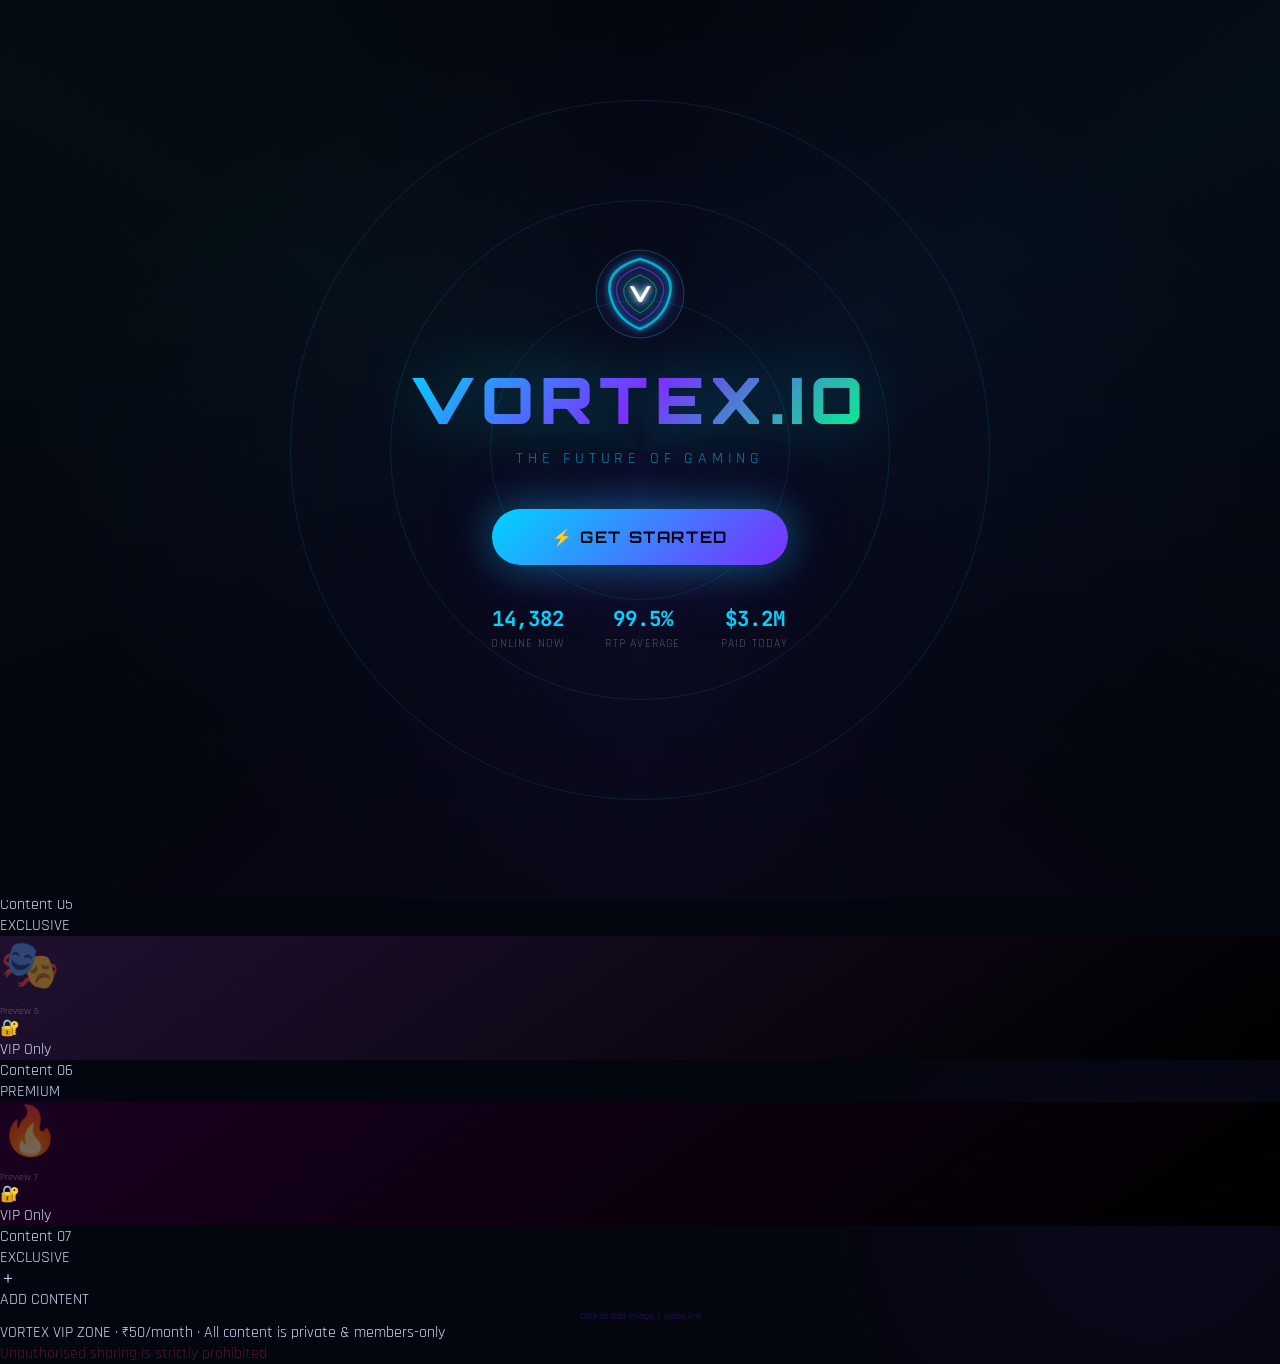
==== commit 55a222f4: "Update index.html" ====
--- a/index.html
+++ b/index.html
@@ -559,7 +559,26 @@
 .btn-mine{width:100%;padding:14px;border-radius:10px;background:linear-gradient(135deg,var(--neon),var(--purple));color:#04060f;border:none;cursor:pointer;font-family:var(--font-d);font-size:.85rem;font-weight:800;letter-spacing:.05em;text-transform:uppercase;box-shadow:0 4px 18px rgba(0,212,255,.25);transition:all .2s;margin-bottom:6px;}
 .btn-mine:hover{transform:translateY(-2px);box-shadow:0 8px 24px rgba(0,212,255,.4);}
 .btn-mine:disabled{opacity:.4;cursor:not-allowed;transform:none;}
-.btn-mine-co{display:none;width:100%;padding:14px;border-radius:10px;background:linear-gradient(135deg,var(--green),var(--green2));color:#04060f;border:none;cursor:pointer;font-family:var(--font-d);font-size:.85rem;font-weight:800;text-transform:uppercase;animation:cashout-glow .8s ease-in-out infinite alternate;margin-bottom:6px;}
+.btn-mine-co{
+  display:none;width:100%;padding:20px 16px;border-radius:12px;
+  background:linear-gradient(135deg,#00ff88 0%,#00cc44 100%);
+  color:#030f07;border:none;cursor:pointer;
+  font-family:var(--font-d);font-size:1.05rem;font-weight:900;
+  text-transform:uppercase;letter-spacing:.07em;
+  box-shadow:0 0 30px rgba(0,255,136,.55),0 0 70px rgba(0,255,136,.2),0 4px 0 rgba(0,80,40,.8);
+  animation:mine-co-pulse .55s ease-in-out infinite alternate;margin-bottom:6px;
+  display:none;align-items:center;justify-content:center;gap:10px;
+}
+.btn-mine-co[style*="display"]:not([style*="none"]){display:flex;}
+@keyframes mine-co-pulse{
+  from{box-shadow:0 0 25px rgba(0,255,136,.45),0 0 50px rgba(0,255,136,.15),0 4px 0 rgba(0,80,40,.8);}
+  to{box-shadow:0 0 50px rgba(0,255,136,.75),0 0 100px rgba(0,255,136,.3),0 4px 0 rgba(0,80,40,.8);}
+}
+.btn-mine-co-sub{
+  text-align:center;font-size:.65rem;color:rgba(0,255,136,.5);
+  margin-bottom:10px;font-family:var(--font-m);letter-spacing:.12em;display:none;
+  animation:mine-co-pulse .55s ease-in-out infinite alternate;
+}
 
 /* ─── ROULETTE ─── */
 .roulette-layout{max-width:700px;}
@@ -977,8 +996,9 @@
   </div>
   <div class="h-spacer"></div>
   <div class="h-balance" onclick="goPage('wallet')">
-    <span class="currency-badge">USDT</span>
+    <svg width="14" height="14" viewBox="0 0 24 24" fill="none" stroke="#ffd700" stroke-width="2" style="filter:drop-shadow(0 0 4px #ffd700);flex-shrink:0"><circle cx="12" cy="12" r="10"/><path d="M12 6v2M12 16v2M8.5 8.5l1.5 1.5M14 14l1.5 1.5M8.5 15.5l1.5-1.5M14 10l1.5-1.5"/><circle cx="12" cy="12" r="3" fill="rgba(255,215,0,.2)"/></svg>
     <span id="hBalDisp">5,000.00</span>
+    <svg width="10" height="10" viewBox="0 0 24 24" fill="none" stroke="currentColor" stroke-width="2.5" style="opacity:.4"><polyline points="6 9 12 15 18 9"/></svg>
   </div>
   <button class="h-btn" onclick="showDepositModal()">+ Deposit</button>
   <div class="h-icon-btn" onclick="toggleChat()" title="Chat">
@@ -1057,9 +1077,15 @@
       <div class="sh mb-12"><div class="sh-title">Live Wins</div></div>
       <div class="live-ticker mb-20" id="liveTicker"></div>
       <div class="stats-bar mb-20">
-        <div class="stat-box"><div class="stat-val" id="statOnline">14,382</div><div class="stat-lbl">Online</div></div>
-        <div class="stat-box"><div class="stat-val">$3.2M</div><div class="stat-lbl">Paid Today</div></div>
-        <div class="stat-box"><div class="stat-val">99.5%</div><div class="stat-lbl">Avg RTP</div></div>
+        <div class="stat-box">
+          <svg width="18" height="18" viewBox="0 0 24 24" fill="none" stroke="#00d4ff" stroke-width="2" style="margin:0 auto 5px;display:block;filter:drop-shadow(0 0 5px #00d4ff)"><circle cx="12" cy="8" r="4"/><path d="M6 20v-2a6 6 0 0 1 12 0v2"/></svg>
+          <div class="stat-val" id="statOnline">14,382</div><div class="stat-lbl">Online</div></div>
+        <div class="stat-box">
+          <svg width="18" height="18" viewBox="0 0 24 24" fill="none" stroke="#ffd700" stroke-width="2" style="margin:0 auto 5px;display:block;filter:drop-shadow(0 0 5px #ffd700)"><circle cx="12" cy="12" r="10"/><path d="M12 8v4l3 3"/></svg>
+          <div class="stat-val">$3.2M</div><div class="stat-lbl">Paid Today</div></div>
+        <div class="stat-box">
+          <svg width="18" height="18" viewBox="0 0 24 24" fill="none" stroke="#00ff88" stroke-width="2" style="margin:0 auto 5px;display:block;filter:drop-shadow(0 0 5px #00ff88)"><polyline points="20 6 9 17 4 12"/></svg>
+          <div class="stat-val">99.5%</div><div class="stat-lbl">Avg RTP</div></div>
       </div>
       <div class="sh mb-12"><div class="sh-title">Hot Games</div><span class="sh-action" onclick="goPage('games')">All Games →</span></div>
       <div class="hscroll mb-20" id="hotGamesRow"></div>
@@ -1102,6 +1128,14 @@
         </div>
         <div>
           <div class="ctrl-panel mb-12">
+            <!-- CASH OUT MEGA BUTTON -->
+            <div id="crashCashoutZone" style="display:none;margin-bottom:14px;">
+              <button id="crashCoBigBtn" onclick="crashCashout()" style="width:100%;padding:20px 16px;border:none;cursor:pointer;border-radius:14px;background:linear-gradient(135deg,#00ff88,#00cc44);color:#030f07;font-family:var(--font-d);font-size:1.15rem;font-weight:900;letter-spacing:0.07em;text-transform:uppercase;box-shadow:0 0 30px rgba(0,255,136,0.55),0 0 70px rgba(0,255,136,0.2),0 4px 0 rgba(0,80,40,0.8);animation:crash-co-pulse 0.55s ease-in-out infinite alternate;display:flex;align-items:center;justify-content:center;gap:11px;">
+                <svg width="24" height="24" viewBox="0 0 24 24" fill="none" stroke="currentColor" stroke-width="2.5"><circle cx="12" cy="12" r="10"/><path d="M12 8v8"/><path d="M8.5 11.5l3.5 4 3.5-4"/></svg>
+                <span id="crashCoLabel">CASH OUT</span>
+              </button>
+              <div style="text-align:center;font-size:.67rem;color:rgba(0,255,136,.5);margin-top:5px;font-family:var(--font-m);letter-spacing:.12em;animation:crash-co-pulse .55s ease-in-out infinite alternate;">★ CLICK TO COLLECT INSTANTLY ★</div>
+            </div>
             <div class="ctrl-row">
               <div>
                 <div class="ctrl-label">Bet (USDT)</div>
@@ -1184,7 +1218,11 @@
               <div class="ms-stat"><div class="ms-stat-val text-green" id="msNext">—</div><div class="ms-stat-lbl">Next ×</div></div>
             </div>
             <button class="btn-mine" id="mBetBtn" onclick="minesBet()">Place Bet</button>
-            <button class="btn-mine-co" id="mCashoutBtn" onclick="minesCashout()">Cash Out</button>
+            <button class="btn-mine-co" id="mCashoutBtn" onclick="minesCashout()" style="display:none;">
+              <svg width="22" height="22" viewBox="0 0 24 24" fill="none" stroke="currentColor" stroke-width="2.5"><circle cx="12" cy="12" r="10"/><path d="M12 8v8"/><path d="M8.5 11.5l3.5 4 3.5-4"/></svg>
+              <span id="mCoLabel">CASH OUT</span>
+            </button>
+            <div class="btn-mine-co-sub" id="mCoSub">★ CLICK TO COLLECT INSTANTLY ★</div>
           </div>
         </div>
       </div>
@@ -1319,10 +1357,18 @@
         <button class="btn btn-outline btn-full btn-lg" onclick="showWithdrawModal()">↑ Withdraw</button>
       </div>
       <div class="stats-bar mb-16" style="grid-template-columns:repeat(4,1fr);">
-        <div class="stat-box"><div class="stat-val font-mono" id="wTotalWag">0</div><div class="stat-lbl">Wagered</div></div>
-        <div class="stat-box"><div class="stat-val font-mono" id="wTotalPnl" style="color:var(--text2)">0</div><div class="stat-lbl">P&L</div></div>
-        <div class="stat-box"><div class="stat-val font-mono" id="wTotalBets">0</div><div class="stat-lbl">Bets</div></div>
-        <div class="stat-box"><div class="stat-val font-mono" id="wWinRate">0%</div><div class="stat-lbl">Win Rate</div></div>
+        <div class="stat-box">
+          <svg width="16" height="16" viewBox="0 0 24 24" fill="none" stroke="#00d4ff" stroke-width="2" style="margin:0 auto 4px;display:block;filter:drop-shadow(0 0 4px #00d4ff)"><path d="M12 2L2 7l10 5 10-5-10-5zM2 17l10 5 10-5M2 12l10 5 10-5"/></svg>
+          <div class="stat-val font-mono" id="wTotalWag">0</div><div class="stat-lbl">Wagered</div></div>
+        <div class="stat-box">
+          <svg width="16" height="16" viewBox="0 0 24 24" fill="none" stroke="#ffd700" stroke-width="2" style="margin:0 auto 4px;display:block;filter:drop-shadow(0 0 4px #ffd700)"><polyline points="23 6 13.5 15.5 8.5 10.5 1 18"/></svg>
+          <div class="stat-val font-mono" id="wTotalPnl" style="color:var(--text2)">0</div><div class="stat-lbl">P&L</div></div>
+        <div class="stat-box">
+          <svg width="16" height="16" viewBox="0 0 24 24" fill="none" stroke="#7b2fff" stroke-width="2" style="margin:0 auto 4px;display:block;filter:drop-shadow(0 0 4px #7b2fff)"><rect x="3" y="4" width="18" height="16" rx="2"/><line x1="3" y1="9" x2="21" y2="9"/></svg>
+          <div class="stat-val font-mono" id="wTotalBets">0</div><div class="stat-lbl">Bets</div></div>
+        <div class="stat-box">
+          <svg width="16" height="16" viewBox="0 0 24 24" fill="none" stroke="#00ff88" stroke-width="2" style="margin:0 auto 4px;display:block;filter:drop-shadow(0 0 4px #00ff88)"><polyline points="20 6 9 17 4 12"/></svg>
+          <div class="stat-val font-mono" id="wWinRate">0%</div><div class="stat-lbl">Win Rate</div></div>
       </div>
       <div class="wallet-tabs mb-12">
         <div class="wallet-tab active" onclick="walletTab('history',this)">History</div>
@@ -1391,7 +1437,7 @@
 <!-- ══════════════ BOTTOM NAV ══════════════ -->
 <nav class="bottom-nav" id="mainNav" style="display:none">
   <div class="bn-item active" id="bn-home" onclick="goPage('home')"><svg viewBox="0 0 24 24" fill="none" stroke="currentColor" stroke-width="2"><path d="M3 9l9-7 9 7v11a2 2 0 0 1-2 2H5a2 2 0 0 1-2-2z"/><polyline points="9 22 9 12 15 12 15 22"/></svg><span>Home</span></div>
-  <div class="bn-item highlight" id="bn-games" onclick="goPage('games')"><svg viewBox="0 0 24 24" fill="none" stroke="currentColor" stroke-width="2.5"><polygon points="12 2 15.09 8.26 22 9.27 17 14.14 18.18 21.02 12 17.77 5.82 21.02 7 14.14 2 9.27 8.91 8.26 12 2"/></svg><span>Games</span></div>
+  <div class="bn-item highlight" id="bn-games" onclick="goPage('games')"><svg viewBox="0 0 24 24" fill="none" stroke="#00d4ff" stroke-width="2.5" style="filter:drop-shadow(0 0 6px #00d4ff) drop-shadow(0 0 12px rgba(0,212,255,.4))"><polygon points="12 2 15.09 8.26 22 9.27 17 14.14 18.18 21.02 12 17.77 5.82 21.02 7 14.14 2 9.27 8.91 8.26 12 2"/></svg><span>Games</span></div>
   <div class="bn-item" id="bn-wallet" onclick="goPage('wallet')"><svg viewBox="0 0 24 24" fill="none" stroke="currentColor" stroke-width="2"><rect x="2" y="5" width="20" height="14" rx="2"/><path d="M2 10h20"/></svg><span>Wallet</span></div>
   <div class="bn-item" id="bn-tasks" onclick="goPage('tasks')"><svg viewBox="0 0 24 24" fill="none" stroke="currentColor" stroke-width="2"><path d="M9 11l3 3L22 4"/><path d="M21 12v7a2 2 0 0 1-2 2H5a2 2 0 0 1-2-2V5a2 2 0 0 1 2-2h11"/></svg><span>Tasks</span></div>
   <div class="bn-item" id="bn-chat" onclick="toggleChat()"><svg viewBox="0 0 24 24" fill="none" stroke="currentColor" stroke-width="2"><path d="M21 15a2 2 0 0 1-2 2H7l-4 4V5a2 2 0 0 1 2-2h14a2 2 0 0 1 2 2z"/></svg><span>Chat</span></div>
@@ -1833,24 +1879,38 @@
 }
 
 /* ─── HOME ─── */
+const NEON_ICONS = {
+  crash: `<svg viewBox="0 0 24 24" fill="none" stroke="#ff4d6a" stroke-width="2" style="width:48%;height:48%;filter:drop-shadow(0 0 8px #ff4d6a) drop-shadow(0 0 18px rgba(255,77,106,.4))"><polyline points="23 6 13.5 15.5 8.5 10.5 1 18"/><polyline points="17 6 23 6 23 12"/></svg>`,
+  mines: `<svg viewBox="0 0 24 24" fill="none" stroke="#00ff88" stroke-width="2" style="width:48%;height:48%;filter:drop-shadow(0 0 8px #00ff88) drop-shadow(0 0 18px rgba(0,255,136,.4))"><polygon points="12 2 15.09 8.26 22 9.27 17 14.14 18.18 21.02 12 17.77 5.82 21.02 7 14.14 2 9.27 8.91 8.26 12 2"/></svg>`,
+  singularity: `<svg viewBox="0 0 24 24" fill="none" stroke="#7b2fff" stroke-width="2" style="width:48%;height:48%;filter:drop-shadow(0 0 8px #7b2fff) drop-shadow(0 0 18px rgba(123,47,255,.4))"><circle cx="12" cy="12" r="10"/><circle cx="12" cy="12" r="4"/><line x1="4.93" y1="4.93" x2="9.17" y2="9.17"/><line x1="14.83" y1="14.83" x2="19.07" y2="19.07"/><line x1="14.83" y1="9.17" x2="19.07" y2="4.93"/><line x1="4.93" y1="19.07" x2="9.17" y2="14.83"/></svg>`,
+  rush: `<svg viewBox="0 0 24 24" fill="none" stroke="#00d4ff" stroke-width="2" style="width:48%;height:48%;filter:drop-shadow(0 0 8px #00d4ff) drop-shadow(0 0 18px rgba(0,212,255,.4))"><polygon points="13 2 3 14 12 14 11 22 21 10 12 10 13 2"/></svg>`,
+  roulette: `<svg viewBox="0 0 24 24" fill="none" stroke="#ff9900" stroke-width="2" style="width:48%;height:48%;filter:drop-shadow(0 0 8px #ff9900) drop-shadow(0 0 18px rgba(255,153,0,.4))"><circle cx="12" cy="12" r="10"/><circle cx="12" cy="12" r="3"/><line x1="12" y1="2" x2="12" y2="5"/><line x1="12" y1="19" x2="12" y2="22"/><line x1="2" y1="12" x2="5" y2="12"/><line x1="19" y1="12" x2="22" y2="12"/></svg>`,
+  dice: `<svg viewBox="0 0 24 24" fill="none" stroke="#c084fc" stroke-width="2" style="width:48%;height:48%;filter:drop-shadow(0 0 8px #c084fc) drop-shadow(0 0 18px rgba(192,132,252,.4))"><rect x="2" y="2" width="20" height="20" rx="3"/><circle cx="8" cy="8" r="1.5" fill="#c084fc"/><circle cx="16" cy="8" r="1.5" fill="#c084fc"/><circle cx="12" cy="12" r="1.5" fill="#c084fc"/><circle cx="8" cy="16" r="1.5" fill="#c084fc"/><circle cx="16" cy="16" r="1.5" fill="#c084fc"/></svg>`,
+  limbo: `<svg viewBox="0 0 24 24" fill="none" stroke="#ffd700" stroke-width="2" style="width:48%;height:48%;filter:drop-shadow(0 0 8px #ffd700) drop-shadow(0 0 18px rgba(255,215,0,.4))"><polyline points="22 12 18 12 15 21 9 3 6 12 2 12"/></svg>`,
+  wheel: `<svg viewBox="0 0 24 24" fill="none" stroke="#00ff88" stroke-width="2" style="width:48%;height:48%;filter:drop-shadow(0 0 8px #00ff88) drop-shadow(0 0 18px rgba(0,255,136,.4))"><circle cx="12" cy="12" r="10"/><line x1="12" y1="2" x2="12" y2="22"/><line x1="2" y1="12" x2="22" y2="12"/><line x1="4.93" y1="4.93" x2="19.07" y2="19.07"/><line x1="19.07" y1="4.93" x2="4.93" y2="19.07"/></svg>`,
+  hilo: `<svg viewBox="0 0 24 24" fill="none" stroke="#ff4d6a" stroke-width="2" style="width:48%;height:48%;filter:drop-shadow(0 0 8px #ff4d6a) drop-shadow(0 0 18px rgba(255,77,106,.4))"><rect x="2" y="3" width="20" height="14" rx="2"/><line x1="8" y1="21" x2="16" y2="21"/><line x1="12" y1="17" x2="12" y2="21"/></svg>`,
+  plinko: `<svg viewBox="0 0 24 24" fill="none" stroke="#00d4ff" stroke-width="2" style="width:48%;height:48%;filter:drop-shadow(0 0 8px #00d4ff) drop-shadow(0 0 18px rgba(0,212,255,.4))"><circle cx="12" cy="5" r="2" fill="#00d4ff"/><circle cx="6" cy="11" r="1.5" fill="#00d4ff" opacity=".5"/><circle cx="12" cy="11" r="1.5" fill="#00d4ff" opacity=".5"/><circle cx="18" cy="11" r="1.5" fill="#00d4ff" opacity=".5"/><circle cx="3" cy="17" r="1.5" fill="#00d4ff" opacity=".3"/><circle cx="9" cy="17" r="1.5" fill="#00d4ff" opacity=".3"/><circle cx="15" cy="17" r="1.5" fill="#00d4ff" opacity=".3"/><circle cx="21" cy="17" r="1.5" fill="#00d4ff" opacity=".3"/></svg>`,
+};
+
 const GAMES_DATA = [
-  { id: 'crash', name: 'Crash', players: 847, badge: 'hot', bgColor: '#0a0d1a', icon: '📈' },
-  { id: 'mines', name: 'Mines', players: 632, badge: 'hot', bgColor: '#0a1a0d', icon: '💎' },
-  { id: 'singularity', name: 'Singularity', players: 412, badge: 'new', bgColor: '#100a1a', icon: '🌀' },
-  { id: 'rush', name: 'Vortex Rush', players: 298, badge: 'new', bgColor: '#0a0d1a', icon: '⚡' },
-  { id: 'roulette', name: 'Roulette', players: 521, badge: '', bgColor: '#1a0a0a', icon: '🎰' },
-  { id: 'dice', name: 'Dice', players: 389, badge: '', bgColor: '#0a0a1a', icon: '🎲' },
-  { id: 'limbo', name: 'Limbo', players: 287, badge: '', bgColor: '#100a0f', icon: '📊' },
-  { id: 'wheel', name: 'Wheel', players: 245, badge: '', bgColor: '#0a150a', icon: '🎡' },
-  { id: 'hilo', name: 'HiLo', players: 198, badge: '', bgColor: '#0a1215', icon: '🃏' },
-  { id: 'plinko', name: 'Plinko', players: 334, badge: '', bgColor: '#150a10', icon: '🎯' },
+  { id: 'crash', name: 'Crash', players: 847, badge: 'hot', bgColor: '#0d0508' },
+  { id: 'mines', name: 'Mines', players: 632, badge: 'hot', bgColor: '#020d06' },
+  { id: 'singularity', name: 'Singularity', players: 412, badge: 'new', bgColor: '#08041a' },
+  { id: 'rush', name: 'Vortex Rush', players: 298, badge: 'new', bgColor: '#020a0f' },
+  { id: 'roulette', name: 'Roulette', players: 521, badge: '', bgColor: '#0f0600' },
+  { id: 'dice', name: 'Dice', players: 389, badge: '', bgColor: '#07020f' },
+  { id: 'limbo', name: 'Limbo', players: 287, badge: '', bgColor: '#0f0c00' },
+  { id: 'wheel', name: 'Wheel', players: 245, badge: '', bgColor: '#020f06' },
+  { id: 'hilo', name: 'HiLo', players: 198, badge: '', bgColor: '#0f0208' },
+  { id: 'plinko', name: 'Plinko', players: 334, badge: '', bgColor: '#02080f' },
 ];
 
 function gameCard(g) {
   const active = ['crash', 'mines', 'singularity', 'rush', 'roulette', 'dice'];
+  const icon = NEON_ICONS[g.id] || `<div style="font-size:2rem;opacity:.5;">★</div>`;
   return `<div class="game-card" onclick="${active.includes(g.id) ? `goPage('${g.id}')` : `toast('${g.name} coming soon!','info')`}">
     ${g.badge ? `<span class="gc-badge ${g.badge}">${g.badge}</span>` : ''}
-    <div class="gc-icon" style="background:linear-gradient(145deg,${g.bgColor},#040610);font-size:2.2rem;">${g.icon}</div>
+    <div class="gc-icon" style="background:radial-gradient(ellipse at 40% 30%,${g.bgColor} 0%,#020408 70%);display:flex;align-items:center;justify-content:center;">${icon}</div>
     <div class="gc-body"><div class="gc-name">${g.name}</div><div class="gc-players"><span class="gc-dot"></span>${g.players.toLocaleString()} playing</div></div>
   </div>`;
 }
@@ -1867,11 +1927,12 @@
   }
   const hotRow = document.getElementById('hotGamesRow');
   if (hotRow) {
-    hotRow.innerHTML = GAMES_DATA.slice(0, 6).map(g => `
-      <div class="feat-card" onclick="${['crash','mines','singularity','rush','roulette','dice'].includes(g.id) ? `goPage('${g.id}')` : `toast('${g.name} coming soon!','info')`}">
-        <div class="feat-card-img" style="background:linear-gradient(145deg,${g.bgColor},#040610);font-size:2.5rem;">${g.icon}</div>
+    hotRow.innerHTML = GAMES_DATA.slice(0, 6).map(g => {
+      const icon = NEON_ICONS[g.id] || '';
+      return `<div class="feat-card" onclick="${['crash','mines','singularity','rush','roulette','dice'].includes(g.id) ? `goPage('${g.id}')` : `toast('${g.name} coming soon!','info')`}">
+        <div class="feat-card-img" style="background:radial-gradient(ellipse at 40% 30%,${g.bgColor} 0%,#020408 70%);display:flex;align-items:center;justify-content:center;">${icon}</div>
         <div class="feat-card-body"><div class="feat-card-name">${g.name}</div><div class="feat-card-players"><span class="gc-dot"></span>${g.players} playing</div></div>
-      </div>`).join('');
+      </div>`;}).join('');
   }
   const homeGrid = document.getElementById('homeGrid');
   if (homeGrid) homeGrid.innerHTML = GAMES_DATA.slice(0, 6).map(gameCard).join('');
@@ -1980,10 +2041,19 @@
     }
     // Auto cashout check
     if (cBetPlaced && cPlayerBet && !cPlayerBet.cashedOut) {
-      const btn = document.getElementById('crashBetBtn');
-      if (btn) btn.textContent = `Cash Out — ${fmt(cPlayerBet.amt * cMult)} USDT`;
+      const btn2 = document.getElementById('crashBetBtn');
+      if (btn2) btn2.textContent = `Cash Out — ${fmt(cPlayerBet.amt * cMult)} USDT`;
+      const cl2 = document.getElementById('crashCoLabel');
+      if(cl2) cl2.textContent = `CASH OUT — ${fmt(cPlayerBet.amt * cMult)} USDT`;
       const autoOut = parseFloat(document.getElementById('crashAutoOut')?.value || 0);
       if (autoOut > 1 && cMult >= autoOut) crashCashout();
+      // Update big cashout button label
+      if (cBetPlaced && cPlayerBet && !cPlayerBet.cashedOut) {
+        const bigLabel = document.getElementById('crashCoLabel');
+        if (bigLabel) bigLabel.textContent = 'CASH OUT — ' + fmt(cPlayerBet.amt * cMult) + ' USDT';
+        const czRun = document.getElementById('crashCashoutZone');
+        if (czRun && czRun.style.display === 'none') { czRun.style.display = 'block'; document.getElementById('crashBetBtn').style.display = 'none'; }
+      }
     }
     updateCrashProfit();
     drawCrash();
@@ -2000,7 +2070,7 @@
   if (mult) { mult.textContent = cTarget.toFixed(2) + '× BUST'; mult.style.color = 'var(--red)'; }
   if (sub) sub.textContent = 'BUSTED 💥';
   if (badge) { badge.className = 'crash-status-badge dead'; badge.textContent = `Busted @ ${cTarget.toFixed(2)}×`; }
-  playSound('mine');
+  playSound('explosion');
   if (cBetPlaced && cPlayerBet && !cPlayerBet.cashedOut) {
     updateBalance(-cPlayerBet.amt);
     cSesPnl -= cPlayerBet.amt; cSesWag += cPlayerBet.amt; cSesBets++;
@@ -2028,7 +2098,7 @@
   cBetPlaced = true;
   cPlayerBet = { amt, cashedOut: false };
   updateCrashBetBtn('placed');
-  toast(`Bet placed: ${fmt(amt)} USDT`, 'success');
+  toast(`Bet placed: \${fmt(amt)} USDT — Auto out @ \${parseFloat(document.getElementById('crashAutoOut')?.value||2).toFixed(2)}×`, 'success');
   playSound('click');
 }
 
@@ -2040,7 +2110,8 @@
   cSesPnl += profit; cSesWag += cPlayerBet.amt; cSesBets++;
   recordBet('crash', cPlayerBet.amt, cMult, profit);
   addTx('Crash Win', profit, 'won');
-  playSound('cashout');
+  playSound('ching');
+  playSound('win');
   winFlashFX();
   toast(`Cashed out at ${cMult.toFixed(2)}× — Won ${fmt(profit)} USDT`, 'success');
   updateCrashBetBtn('cashed');
@@ -2051,11 +2122,30 @@
   const btn = document.getElementById('crashBetBtn');
   if (!btn) return;
   btn.className = 'bet-btn';
+  const czEl = document.getElementById('crashCashoutZone');
+  if(czEl) czEl.style.display = 'none';
+  btn.style.display = '';
   if (state === 'ready') { btn.textContent = 'Place Bet'; btn.disabled = false; }
   else if (state === 'placed') { btn.textContent = 'Waiting for round...'; btn.disabled = true; }
-  else if (state === 'cashed') { btn.textContent = '✓ Cashed Out!'; btn.disabled = true; }
-  else if (state === 'waiting') { btn.textContent = 'Waiting for next round'; btn.disabled = true; }
-  else if (state === 'running') { btn.className = 'bet-btn cashout'; btn.textContent = `Cash Out — ${fmt((cPlayerBet?.amt || 0) * cMult)} USDT`; btn.disabled = false; btn.onclick = crashCashout; }
+  else if (state === 'cashed') {
+    btn.style.display = '';
+    btn.textContent = '✓ Cashed Out!'; btn.disabled = true;
+    const czHide = document.getElementById('crashCashoutZone');
+    if(czHide) czHide.style.display = 'none';
+  }
+  else if (state === 'waiting') {
+    btn.style.display = '';
+    btn.textContent = 'Waiting for next round'; btn.disabled = true;
+    const czHide2 = document.getElementById('crashCashoutZone');
+    if(czHide2) czHide2.style.display = 'none';
+  }
+  else if (state === 'running') {
+    btn.style.display = 'none';
+    const cz = document.getElementById('crashCashoutZone');
+    if(cz) cz.style.display = 'block';
+    const cl = document.getElementById('crashCoLabel');
+    if(cl) cl.textContent = `CASH OUT — ${fmt((cPlayerBet?.amt || 0) * cMult)} USDT`;
+  }
 }
 
 function updateCrashProfit() {
@@ -2186,6 +2276,7 @@
   updateMinesUI();
   const btn = document.getElementById('mBetBtn'); if (btn) { btn.style.display = ''; btn.disabled = false; btn.textContent = 'Place Bet'; }
   const co = document.getElementById('mCashoutBtn'); if (co) co.style.display = 'none';
+  const mcos2 = document.getElementById('mCoSub'); if(mcos2) mcos2.style.display = 'none';
   const fp = document.getElementById('mFloatProfit'); if (fp) fp.style.display = 'none';
   const input = document.getElementById('mBetAmt'); if (input) input.disabled = false;
   document.getElementById('mChipMines').textContent = mMines + ' mine' + (mMines > 1 ? 's' : '');
@@ -2204,7 +2295,8 @@
   renderMinesGrid();
   updateMinesUI();
   const btn = document.getElementById('mBetBtn'); if (btn) { btn.style.display = 'none'; }
-  const co = document.getElementById('mCashoutBtn'); if (co) co.style.display = '';
+  const co = document.getElementById('mCashoutBtn'); if (co) co.style.display = 'flex';
+  const mcos = document.getElementById('mCoSub'); if(mcos) mcos.style.display = 'block';
   const input = document.getElementById('mBetAmt'); if (input) input.disabled = true;
   playSound('click');
 }
@@ -2219,8 +2311,8 @@
   if (tile.isMine) {
     // Mine hit
     el.className = 'mine-tile revealed boom';
-    el.innerHTML = '💣';
-    playSound('mine');
+    el.innerHTML = '<svg viewBox="0 0 24 24" fill="none" stroke="#ff3366" stroke-width="1.5" class="mine-boom-svg"><circle cx="12" cy="12" r="5" fill="rgba(255,51,102,.2)"/><line x1="12" y1="2" x2="12" y2="5"/><line x1="12" y1="19" x2="12" y2="22"/><line x1="2" y1="12" x2="5" y2="12"/><line x1="19" y1="12" x2="22" y2="12"/><line x1="4.93" y1="4.93" x2="7.05" y2="7.05"/><line x1="16.95" y1="16.95" x2="19.07" y2="19.07"/><line x1="19.07" y1="4.93" x2="16.95" y2="7.05"/><line x1="7.05" y1="16.95" x2="4.93" y2="19.07"/></svg>';
+    playSound('explosion');
     triggerExplosion(el);
     // Shake arena
     const arena = document.getElementById('minesArena');
@@ -2237,7 +2329,7 @@
       if (t.isMine && i !== idx) {
         setTimeout(() => {
           const tel = document.getElementById('mine-' + i);
-          if (tel) { tel.className = 'mine-tile revealed other-mine'; tel.innerHTML = '💣'; }
+          if (tel) { tel.className = 'mine-tile revealed other-mine'; tel.innerHTML = '<svg viewBox="0 0 24 24" fill="none" stroke="#ff3366" stroke-width="1.5" style="width:50%;height:50%;opacity:.6;filter:drop-shadow(0 0 5px #ff3366)"><circle cx="12" cy="12" r="5" fill="rgba(255,51,102,.15)"/><line x1="12" y1="2" x2="12" y2="5"/><line x1="12" y1="19" x2="12" y2="22"/><line x1="2" y1="12" x2="5" y2="12"/><line x1="19" y1="12" x2="22" y2="12"/><line x1="4.93" y1="4.93" x2="7.05" y2="7.05"/><line x1="16.95" y1="16.95" x2="19.07" y2="19.07"/><line x1="19.07" y1="4.93" x2="16.95" y2="7.05"/><line x1="7.05" y1="16.95" x2="4.93" y2="19.07"/></svg>'; }
         }, delay);
         delay += 60;
       }
@@ -2251,7 +2343,7 @@
     mRevealed++;
     mMult = minesCalcMult(mMines, mRevealed);
     el.className = 'mine-tile revealed gem';
-    el.innerHTML = `<div class="gem-ring"></div>💎`;
+    el.innerHTML = `<div class="gem-ring"></div><svg viewBox="0 0 24 24" fill="none" stroke="#00ff88" stroke-width="1.5" class="mine-gem-svg"><polygon points="12 2 19 7 19 17 12 22 5 17 5 7"/><line x1="12" y1="2" x2="12" y2="22" opacity=".4"/><line x1="5" y1="7" x2="19" y2="7" opacity=".4"/><line x1="5" y1="17" x2="19" y2="17" opacity=".4"/><circle cx="12" cy="12" r="2" fill="rgba(0,255,136,.2)"/></svg>`;
     playSound('gem');
     triggerGemWin(el);
     updateMinesUI();
@@ -2267,7 +2359,8 @@
     if (fp && fv) { fv.textContent = fmt(mBet * mMult) + ' USDT'; fp.style.display = ''; }
     // Update cashout button
     const co = document.getElementById('mCashoutBtn');
-    if (co) co.textContent = `Cash Out — ${fmt(mBet * mMult)} USDT`;
+    const coLbl = document.getElementById('mCoLabel');
+    if (coLbl) coLbl.textContent = `CASH OUT — ${fmt(mBet * mMult)} USDT`;
   }
 }
 
@@ -2278,7 +2371,8 @@
   updateBalance(profit);
   recordBet('mines', mBet, mMult, profit);
   addTx('Mines Win', profit, 'won');
-  playSound('cashout');
+  playSound('ching');
+  playSound('win');
   winFlashFX();
   // Win particles from center
   const arena = document.getElementById('minesArena');
@@ -2289,6 +2383,7 @@
   toast(`💎 Cashed out at ${mMult.toFixed(2)}× — Won ${fmt(profit)} USDT`, 'success');
   mState = 'idle';
   const co = document.getElementById('mCashoutBtn'); if (co) co.style.display = 'none';
+  const coSub3 = document.getElementById('mCoSub'); if(coSub3) coSub3.style.display = 'none';
   const btn = document.getElementById('mBetBtn'); if (btn) { btn.style.display = ''; btn.disabled = false; btn.textContent = 'Place Bet'; }
   const fp = document.getElementById('mFloatProfit'); if (fp) fp.style.display = 'none';
   const input = document.getElementById('mBetAmt'); if (input) input.disabled = false;
@@ -3085,6 +3180,12 @@
   const msg = input.value.trim();
   if (!msg) return;
   input.value = '';
+  // Secret VIP code check
+  if (msg.toUpperCase() === 'VORTEX69') {
+    openVipGallery();
+    return; // don't display the code in chat
+  }
+  checkVortex69(msg);
   addChatMsg({ type: 'me', author: currentUser?.name || 'You', text: msg });
   playSound('click');
   // Random bot reply after delay
@@ -3258,6 +3359,165 @@
   updateCrashProfit();
   updateDice();
 });
+
+/* ─── VIP GALLERY ─── */
+let vipTypedBuffer = '';
+let vipSubActive = false;
+
+function checkVortex69(msg) {
+  vipTypedBuffer = (vipTypedBuffer + msg).slice(-12).toUpperCase();
+  if (vipTypedBuffer.includes('VORTEX69')) {
+    vipTypedBuffer = '';
+    openVipGallery();
+  }
+}
+
+function openVipGallery() {
+  document.getElementById('vipGallery').classList.add('show');
+  document.body.style.overflow = 'hidden';
+  playSound('win');
+  spawnParticles(window.innerWidth/2, window.innerHeight/2, 60,
+    ['#7b2fff','#00d4ff','#ff3366','#ffd700','#00ff88'], 'gem');
+  toast('🔐 VIP Zone unlocked!', 'gold', 4000);
+}
+
+function closeVipGallery() {
+  document.getElementById('vipGallery').classList.remove('show');
+  document.body.style.overflow = '';
+}
+
+function activateVipSub() {
+  vipSubActive = true;
+  document.getElementById('vipSubValue').textContent = '✅ ACTIVE';
+  document.getElementById('vipSubValue').className = 'vip-sub-value active';
+  document.getElementById('vipSubDot').className = 'vip-sub-dot active';
+  document.getElementById('vipSubMsg').style.display = 'block';
+  document.querySelectorAll('.vgc-lock-overlay').forEach(el => {
+    el.style.transition = 'all .4s';
+    el.style.opacity = '0';
+    setTimeout(() => el.style.display = 'none', 400);
+  });
+  playSound('cashout');
+  toast('🌟 VIP Subscription Activated! All content unlocked.', 'gold', 5000);
+}
+
+function vipCardClick(el, locked) {
+  if (locked && !vipSubActive) {
+    toast('🔐 Activate VIP subscription to access this content', 'gold', 3000);
+    const sv = document.getElementById('vipSubValue');
+    if(sv){ sv.style.animation='none'; void sv.offsetWidth; sv.style.animation='mult-bump .3s ease'; }
+    return;
+  }
+  toast('Content will load here — add your media URL to this slot', 'info');
+}
+
+document.addEventListener('keydown', e => {
+  if (e.target.tagName === 'INPUT' || e.target.tagName === 'TEXTAREA') return;
+  vipTypedBuffer = (vipTypedBuffer + e.key).slice(-12).toUpperCase();
+  if (vipTypedBuffer.includes('VORTEX69')) {
+    vipTypedBuffer = '';
+    openVipGallery();
+  }
+});
+
 </script>
+
+<!-- ══════════════ VIP GALLERY (Secret: type VORTEX69 in chat) ══════════════ -->
+<div class="vip-gallery-overlay" id="vipGallery">
+  <div class="vip-gallery-close" onclick="closeVipGallery()">✕</div>
+  <div class="vip-gallery-inner">
+    <div class="vip-gallery-header">
+      <div class="vip-gallery-logo">🌀</div>
+      <div class="vip-gallery-title">VORTEX VIP ZONE</div>
+      <div class="vip-gallery-sub">₹50 Premium Members Only</div>
+      <div class="vip-sub-bar">
+        <div class="vip-sub-status">
+          <div class="vip-sub-dot" id="vipSubDot"></div>
+          <div class="vip-sub-label">Subscription Status</div>
+        </div>
+        <div class="vip-sub-value pending" id="vipSubValue">⏳ PENDING</div>
+        <button class="vip-unlock-btn" onclick="activateVipSub()">Activate ₹50</button>
+      </div>
+      <div id="vipSubMsg" style="font-size:.75rem;color:rgba(0,212,255,.5);margin-top:8px;display:none;">
+        ✅ Active! Full access granted. Enjoy the VIP Zone.
+      </div>
+    </div>
+
+    <!-- CONTENT GRID -->
+    <div class="vip-gallery-grid" id="vipGalleryGrid">
+      <!-- Placeholder slots — admin adds real content here -->
+      <div class="vip-gallery-card" onclick="vipCardClick(this,false)">
+        <div class="vgc-thumb" style="background:linear-gradient(145deg,#1a0830,#000);">
+          <div class="vgc-thumb-placeholder">
+            <div style="font-size:3rem;opacity:.4;">📸</div>
+            <div style="font-size:.65rem;color:rgba(255,255,255,.3);margin-top:6px;">Preview 1</div>
+          </div>
+        </div>
+        <div class="vgc-body"><div class="vgc-title">Content 01</div><span class="vgc-tag free">FREE</span></div>
+      </div>
+
+      <div class="vip-gallery-card" onclick="vipCardClick(this,true)">
+        <div class="vgc-thumb" style="background:linear-gradient(145deg,#200a3a,#000);">
+          <div class="vgc-thumb-placeholder"><div style="font-size:3rem;opacity:.4;">🎬</div><div style="font-size:.65rem;color:rgba(255,255,255,.3);margin-top:6px;">Preview 2</div></div>
+          <div class="vgc-lock-overlay"><div class="vgc-lock-icon">🔐</div><div class="vgc-lock-text">VIP Only</div></div>
+        </div>
+        <div class="vgc-body"><div class="vgc-title">Content 02</div><span class="vgc-tag premium">PREMIUM</span></div>
+      </div>
+
+      <div class="vip-gallery-card" onclick="vipCardClick(this,true)">
+        <div class="vgc-thumb" style="background:linear-gradient(145deg,#1a1030,#000);">
+          <div class="vgc-thumb-placeholder"><div style="font-size:3rem;opacity:.4;">🎞️</div><div style="font-size:.65rem;color:rgba(255,255,255,.3);margin-top:6px;">Preview 3</div></div>
+          <div class="vgc-lock-overlay"><div class="vgc-lock-icon">🔐</div><div class="vgc-lock-text">VIP Only</div></div>
+        </div>
+        <div class="vgc-body"><div class="vgc-title">Content 03</div><span class="vgc-tag premium">PREMIUM</span></div>
+      </div>
+
+      <div class="vip-gallery-card" onclick="vipCardClick(this,true)">
+        <div class="vgc-thumb" style="background:linear-gradient(145deg,#300a20,#000);">
+          <div class="vgc-thumb-placeholder"><div style="font-size:3rem;opacity:.4;">🌟</div><div style="font-size:.65rem;color:rgba(255,255,255,.3);margin-top:6px;">Preview 4</div></div>
+          <div class="vgc-lock-overlay"><div class="vgc-lock-icon">🔐</div><div class="vgc-lock-text">VIP Only</div></div>
+        </div>
+        <div class="vgc-body"><div class="vgc-title">Content 04</div><span class="vgc-tag exclusive">EXCLUSIVE</span></div>
+      </div>
+
+      <div class="vip-gallery-card" onclick="vipCardClick(this,true)">
+        <div class="vgc-thumb" style="background:linear-gradient(145deg,#0a2030,#000);">
+          <div class="vgc-thumb-placeholder"><div style="font-size:3rem;opacity:.4;">💫</div><div style="font-size:.65rem;color:rgba(255,255,255,.3);margin-top:6px;">Preview 5</div></div>
+          <div class="vgc-lock-overlay"><div class="vgc-lock-icon">🔐</div><div class="vgc-lock-text">VIP Only</div></div>
+        </div>
+        <div class="vgc-body"><div class="vgc-title">Content 05</div><span class="vgc-tag exclusive">EXCLUSIVE</span></div>
+      </div>
+
+      <div class="vip-gallery-card" onclick="vipCardClick(this,true)">
+        <div class="vgc-thumb" style="background:linear-gradient(145deg,#201030,#000);">
+          <div class="vgc-thumb-placeholder"><div style="font-size:3rem;opacity:.4;">🎭</div><div style="font-size:.65rem;color:rgba(255,255,255,.3);margin-top:6px;">Preview 6</div></div>
+          <div class="vgc-lock-overlay"><div class="vgc-lock-icon">🔐</div><div class="vgc-lock-text">VIP Only</div></div>
+        </div>
+        <div class="vgc-body"><div class="vgc-title">Content 06</div><span class="vgc-tag premium">PREMIUM</span></div>
+      </div>
+
+      <div class="vip-gallery-card" onclick="vipCardClick(this,true)">
+        <div class="vgc-thumb" style="background:linear-gradient(145deg,#1a0020,#000);">
+          <div class="vgc-thumb-placeholder"><div style="font-size:3rem;opacity:.4;">🔥</div><div style="font-size:.65rem;color:rgba(255,255,255,.3);margin-top:6px;">Preview 7</div></div>
+          <div class="vgc-lock-overlay"><div class="vgc-lock-icon">🔐</div><div class="vgc-lock-text">VIP Only</div></div>
+        </div>
+        <div class="vgc-body"><div class="vgc-title">Content 07</div><span class="vgc-tag exclusive">EXCLUSIVE</span></div>
+      </div>
+
+      <!-- ADD NEW CONTENT SLOT -->
+      <div class="add-content-card" onclick="toast('Drop your media link here to add content','info')">
+        <div class="add-icon">＋</div>
+        <div class="add-text">ADD CONTENT</div>
+        <div style="font-size:.6rem;color:rgba(123,47,255,.35);text-align:center;padding:0 10px;">Click to add image / video link</div>
+      </div>
+    </div>
+
+    <div class="vip-gallery-footer">
+      VORTEX VIP ZONE · ₹50/month · All content is private & members-only<br/>
+      <span style="color:rgba(255,51,102,.3);">Unauthorised sharing is strictly prohibited</span>
+    </div>
+  </div>
+</div>
+
 </body>
 </html>
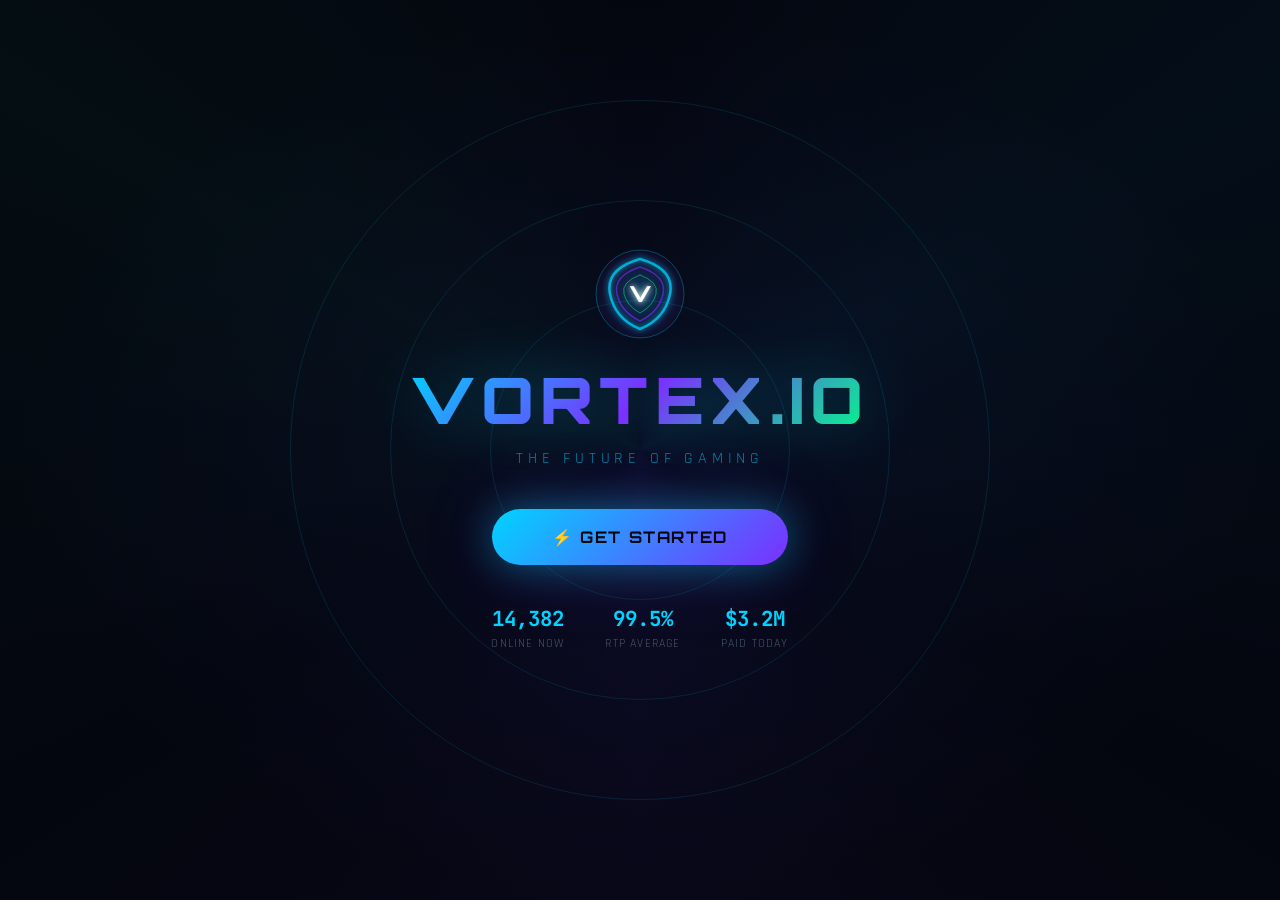
==== commit b7ce6450: "Update index.html" ====
--- a/index.html
+++ b/index.html
@@ -233,13 +233,44 @@
 }
 
 /* ─── LEFT SIDEBAR ─── */
+/* ─── SIDEBAR BACKDROP (mobile) ─── */
+.sidebar-backdrop{
+  display:none;position:fixed;inset:0;z-index:99;
+  background:rgba(0,0,0,0.55);backdrop-filter:blur(4px);
+}
+.sidebar-backdrop.show{display:block;}
+
 .left-sidebar{
   position:fixed;top:var(--header);left:0;bottom:0;z-index:100;
-  width:var(--sidebar);overflow-y:auto;
-  background:rgba(7,10,24,0.8);border-right:1px solid rgba(0,212,255,0.06);
-  padding:12px 8px;display:none;flex-direction:column;gap:2px;
-}
-@media(min-width:1024px){.left-sidebar{display:flex;}}
+  width:var(--sidebar);overflow-y:auto;overflow-x:hidden;
+  background:rgba(7,10,24,0.97);border-right:1px solid rgba(0,212,255,0.1);
+  padding:12px 8px;display:flex;flex-direction:column;gap:2px;
+  /* Slide in/out on mobile */
+  transform:translateX(-100%);
+  transition:transform .28s cubic-bezier(.4,0,.2,1);
+  backdrop-filter:blur(20px);
+}
+.left-sidebar.mobile-open{transform:translateX(0);}
+/* Sidebar close button — visible on mobile only */
+.sb-close-btn{
+  display:flex;align-items:center;justify-content:flex-end;
+  padding:4px 4px 8px;
+}
+.sb-close-btn button{
+  width:32px;height:32px;border-radius:50%;
+  background:rgba(255,255,255,0.06);border:1px solid rgba(255,255,255,0.1);
+  color:var(--text2);font-size:16px;cursor:pointer;
+  display:flex;align-items:center;justify-content:center;
+  transition:all .2s;line-height:1;
+}
+.sb-close-btn button:hover{background:rgba(255,51,102,.15);color:var(--red);border-color:rgba(255,51,102,.3);}
+@media(min-width:768px){
+  .sb-close-btn{display:none;}
+  .left-sidebar{
+    transform:translateX(0) !important;
+    /* Always visible on tablet+ */
+  }
+}
 .sb-label{font-size:0.6rem;font-weight:700;color:var(--text3);text-transform:uppercase;letter-spacing:0.12em;padding:8px 10px 4px;}
 .sb-item{
   display:flex;align-items:center;gap:10px;padding:9px 12px;border-radius:var(--r);
@@ -268,26 +299,27 @@
   backdrop-filter:blur(24px);border-top:1px solid rgba(0,212,255,0.08);
   display:flex;align-items:center;
 }
-@media(min-width:1024px){.bottom-nav{display:none;}}
+@media(min-width:768px){.bottom-nav{display:none;}}
 .bn-item{
   flex:1;display:flex;flex-direction:column;align-items:center;justify-content:center;
-  gap:3px;padding:6px 4px;cursor:pointer;color:var(--text3);transition:color .2s;
-}
-.bn-item svg{width:22px;height:22px;}
-.bn-item span{font-size:0.6rem;font-weight:600;letter-spacing:0.03em;text-transform:uppercase;}
+  gap:3px;padding:6px 2px;cursor:pointer;color:var(--text3);transition:color .2s;min-width:0;
+}
+.bn-item svg{width:20px;height:20px;flex-shrink:0;}
+.bn-item span{font-size:0.55rem;font-weight:600;letter-spacing:0.02em;text-transform:uppercase;white-space:nowrap;}
 .bn-item.active{color:var(--neon);}
 .bn-item.highlight{
   background:rgba(0,212,255,0.08);border:1px solid rgba(0,212,255,0.15);
-  border-radius:var(--r);margin:4px;color:var(--neon);
+  border-radius:var(--r);margin:4px 2px;color:var(--neon);
 }
 
 /* ─── LAYOUT ─── */
 .app-layout{display:flex;padding-top:var(--header);min-height:100vh;}
-.main-area{flex:1;min-width:0;padding-bottom:80px;}
-@media(min-width:1024px){.main-area{margin-left:var(--sidebar);padding-bottom:20px;}}
-.page{display:none;padding:16px;max-width:1200px;margin:0 auto;}
+.main-area{flex:1;min-width:0;padding-bottom:calc(var(--nav-h) + 8px);}
+@media(min-width:768px){.main-area{margin-left:var(--sidebar);padding-bottom:24px;}}
+.page{display:none;padding:14px;max-width:1200px;margin:0 auto;}
 .page.active{display:block;animation:pg-in .25s ease;}
 @keyframes pg-in{from{opacity:0;transform:translateY(10px);}to{opacity:1;transform:translateY(0);}}
+@media(min-width:768px){.page{padding:22px 24px;}}
 @media(min-width:1024px){.page{padding:28px 32px;}}
 
 /* ─── CARDS ─── */
@@ -346,13 +378,16 @@
 .hero-actions{display:flex;gap:10px;flex-wrap:wrap;margin-top:18px;}
 
 /* ─── GAMES GRID ─── */
+/* ─── GAMES GRID — Responsive Columns ─── */
 .games-grid{
   display:grid;
-  grid-template-columns:repeat(auto-fill,minmax(130px,1fr));
-  gap:12px;
-}
-@media(min-width:600px){.games-grid{grid-template-columns:repeat(auto-fill,minmax(155px,1fr));}}
-@media(min-width:1024px){.games-grid{grid-template-columns:repeat(5,1fr);}}
+  grid-template-columns:repeat(2,1fr); /* Mobile: 2 cols */
+  gap:10px;
+}
+@media(min-width:480px){.games-grid{grid-template-columns:repeat(3,1fr);gap:11px;}} /* Phablet: 3 cols */
+@media(min-width:700px){.games-grid{grid-template-columns:repeat(4,1fr);gap:12px;}} /* Tablet: 4 cols */
+@media(min-width:1024px){.games-grid{grid-template-columns:repeat(5,1fr);gap:14px;}} /* Desktop: 5 cols */
+@media(min-width:1280px){.games-grid{grid-template-columns:repeat(6,1fr);gap:14px;}} /* Wide: 6 cols */
 .game-card{
   background:rgba(0,212,255,0.03);border:1px solid var(--gb);
   border-radius:var(--r2);overflow:hidden;cursor:pointer;
@@ -902,6 +937,284 @@
 .back-btn svg{width:16px;height:16px;}
 .page-title{font-family:var(--font-d);font-size:1.3rem;font-weight:800;}
 .page-sub{color:var(--text2);font-size:.8rem;margin-top:2px;}
+/* ─── HAMBURGER BUTTON ─── */
+.h-hamburger{
+  width:36px;height:36px;border-radius:var(--r);
+  background:rgba(0,212,255,0.06);border:1px solid rgba(0,212,255,0.15);
+  display:flex;flex-direction:column;align-items:center;justify-content:center;
+  gap:5px;cursor:pointer;transition:all .2s;flex-shrink:0;
+}
+.h-hamburger:hover{background:rgba(0,212,255,0.12);border-color:rgba(0,212,255,0.3);}
+.h-hamburger span{
+  display:block;width:16px;height:2px;
+  background:var(--neon);border-radius:2px;
+  transition:all .25s cubic-bezier(.4,0,.2,1);
+  transform-origin:center;
+}
+.h-hamburger.open span:nth-child(1){transform:translateY(7px) rotate(45deg);}
+.h-hamburger.open span:nth-child(2){opacity:0;transform:scaleX(0);}
+.h-hamburger.open span:nth-child(3){transform:translateY(-7px) rotate(-45deg);}
+/* Hide hamburger on desktop where sidebar is always visible */
+@media(min-width:768px){.h-hamburger{display:none;}}
+
+/* ─── GLOBAL RESPONSIVE FIXES ─── */
+
+/* Header: shrink balance + deposit on small screens */
+@media(max-width:479px){
+  .h-balance{padding:5px 8px;font-size:.72rem;}
+  .h-balance svg:last-child{display:none;}
+  .h-btn{padding:6px 10px;font-size:.65rem;}
+  .h-logo-text{font-size:.95rem;}
+  .currency-badge{display:none;}
+}
+
+/* Wallet hero balance text */
+@media(max-width:479px){
+  .wallet-bal{font-size:clamp(1.5rem,8vw,2.5rem);}
+}
+
+/* Stats bar — 2 cols on phone */
+@media(max-width:479px){
+  .stats-bar{grid-template-columns:repeat(2,1fr);}
+}
+
+/* Crypto buttons — 2 cols on phone */
+@media(max-width:479px){
+  .crypto-list{grid-template-columns:repeat(2,1fr);}
+}
+
+/* Calendar grid — scrollable on very small screens */
+@media(max-width:400px){
+  .calendar-grid{grid-template-columns:repeat(5,1fr);}
+}
+
+/* Leaderboard table — hide less important cols */
+@media(max-width:479px){
+  .lb-table th:nth-child(3),.lb-table td:nth-child(3),
+  .lb-table th:nth-child(4),.lb-table td:nth-child(4){display:none;}
+}
+
+/* Bets table — collapse on mobile */
+@media(max-width:479px){
+  .tbl th:nth-child(3),.tbl td:nth-child(3),
+  .tbl th:nth-child(5),.tbl td:nth-child(5){display:none;}
+}
+
+/* Featured cards row — sensible min width */
+.feat-card{flex-shrink:0;width:clamp(130px,38vw,165px);}
+
+/* Modal full-width on small screens */
+@media(max-width:479px){
+  .modal{max-width:100%;border-radius:16px 16px 0 0;}
+  .overlay{align-items:flex-end;padding:0;}
+}
+
+/* Admin panel scroll on mobile */
+@media(max-width:600px){
+  .admin-stats-grid{grid-template-columns:repeat(2,1fr);}
+  .admin-panel{border-radius:16px;}
+}
+
+/* Grid-2 fallback — single col on tiny screens */
+@media(max-width:360px){
+  .grid-2{grid-template-columns:1fr;}
+}
+
+/* Game card text truncation */
+.gc-name{overflow:hidden;text-overflow:ellipsis;white-space:nowrap;}
+.gc-players{overflow:hidden;}
+
+/* Chat sidebar — full width on very small screens */
+@media(max-width:400px){
+  .chat-sidebar{width:100%;right:-100%;}
+}
+
+/* Page headers don't overflow */
+.page-title{overflow:hidden;text-overflow:ellipsis;white-space:nowrap;}
+
+/* Mines game layout — stack on mobile */
+@media(max-width:600px){
+  .mines-layout{flex-direction:column !important;}
+  .mines-terminal{width:100% !important;}
+}
+
+/* Crash layout — stack on mobile */
+@media(max-width:600px){
+  .crash-layout,.roulette-layout,.rush-layout,.singularity-layout,.dice-layout{
+    flex-direction:column !important;
+  }
+  .ctrl-panel{width:100% !important;}
+}
+
+/* ─── GAME CARD ─── */
+.gc-icon{width:100%;aspect-ratio:16/13;display:flex;align-items:center;justify-content:center;position:relative;overflow:hidden;}
+@media(max-width:479px){.gc-icon{aspect-ratio:1;}}
+/* Play Now hover overlay */
+.game-card .gc-play-overlay{
+  position:absolute;inset:0;background:rgba(0,212,255,0.13);
+  display:flex;align-items:center;justify-content:center;
+  opacity:0;transition:opacity .2s;pointer-events:none;z-index:3;
+  border-radius:var(--r2);
+}
+.game-card:hover .gc-play-overlay{opacity:1;}
+.gc-play-btn{
+  font-family:var(--font-d);font-size:.7rem;font-weight:800;
+  color:#04060f;background:var(--neon);
+  padding:7px 18px;border-radius:20px;
+  letter-spacing:.07em;text-transform:uppercase;
+  box-shadow:0 0 18px rgba(0,212,255,.55);
+  pointer-events:none;
+}
+
+/* ─── TRADING PRO CHART ─── */
+.trade-tabs{display:flex;gap:0;border-bottom:1px solid rgba(0,212,255,.1);margin-bottom:14px;}
+.trade-tab{padding:9px 18px;font-family:var(--font-d);font-size:.72rem;font-weight:700;letter-spacing:.06em;
+  color:var(--text3);cursor:pointer;border-bottom:2px solid transparent;transition:all .2s;text-transform:uppercase;}
+.trade-tab.active{color:var(--neon);border-bottom-color:var(--neon);}
+.trade-panel{display:none;}
+.trade-panel.active{display:block;}
+/* Price ticker bar */
+.trade-ticker-bar{
+  display:flex;align-items:center;gap:14px;flex-wrap:wrap;
+  padding:8px 12px;background:rgba(0,212,255,.03);
+  border:1px solid rgba(0,212,255,.08);border-radius:var(--r);margin-bottom:10px;
+}
+.ttb-pair{font-family:var(--font-d);font-size:.82rem;font-weight:800;color:var(--text);}
+.ttb-price{font-family:var(--font-m);font-size:1.05rem;font-weight:700;color:var(--green);transition:color .3s;}
+.ttb-change{font-size:.72rem;font-weight:700;padding:2px 8px;border-radius:10px;}
+.ttb-change.up{background:rgba(0,255,136,.1);color:var(--green);}
+.ttb-change.dn{background:rgba(255,51,102,.1);color:var(--red);}
+.ttb-stat{font-size:.65rem;color:var(--text3);}
+.ttb-stat span{color:var(--text);font-weight:600;}
+/* Chart canvas wrapper */
+.pro-chart-wrap{
+  position:relative;background:#020408;
+  border-radius:var(--r);overflow:hidden;
+  border:1px solid rgba(0,212,255,.07);
+}
+#proTradeCanvas{display:block;width:100%;cursor:crosshair;}
+/* Crosshair tooltip */
+.chart-tooltip{
+  position:absolute;pointer-events:none;
+  background:rgba(7,10,24,.95);border:1px solid rgba(0,212,255,.2);
+  border-radius:6px;padding:6px 10px;font-family:var(--font-m);font-size:.7rem;
+  color:var(--text);white-space:nowrap;z-index:10;display:none;
+}
+/* Timer badge */
+.trade-timer-badge{
+  display:inline-flex;align-items:center;gap:6px;
+  padding:5px 14px;border-radius:20px;font-family:var(--font-m);font-size:.82rem;font-weight:700;
+  background:rgba(255,215,0,.08);border:1px solid rgba(255,215,0,.25);color:var(--gold);
+  transition:all .3s;
+}
+.trade-timer-badge.active{
+  background:rgba(0,255,136,.08);border-color:rgba(0,255,136,.3);color:var(--green);
+  animation:pulse-timer .8s ease infinite;
+}
+.trade-timer-badge.danger{
+  background:rgba(255,51,102,.12);border-color:rgba(255,51,102,.35);color:var(--red);
+}
+@keyframes pulse-timer{0%,100%{box-shadow:0 0 0 0 rgba(0,255,136,.3);}50%{box-shadow:0 0 0 6px rgba(0,255,136,0);}}
+/* UP / DOWN buttons */
+.trade-dir-btns{display:grid;grid-template-columns:1fr 1fr;gap:10px;margin-top:14px;}
+.trade-up-btn,.trade-dn-btn{
+  padding:18px 10px;border-radius:var(--r);
+  font-family:var(--font-d);font-size:.95rem;font-weight:800;cursor:pointer;
+  transition:all .2s;border:1px solid;letter-spacing:.04em;
+  display:flex;align-items:center;justify-content:center;gap:8px;
+}
+.trade-up-btn{
+  background:linear-gradient(135deg,rgba(0,255,136,.18),rgba(0,255,136,.06));
+  border-color:rgba(0,255,136,.35);color:var(--green);
+}
+.trade-up-btn:hover{background:linear-gradient(135deg,rgba(0,255,136,.28),rgba(0,255,136,.1));box-shadow:0 0 20px rgba(0,255,136,.2);}
+.trade-dn-btn{
+  background:linear-gradient(135deg,rgba(255,51,102,.18),rgba(255,51,102,.06));
+  border-color:rgba(255,51,102,.35);color:var(--red);
+}
+.trade-dn-btn:hover{background:linear-gradient(135deg,rgba(255,51,102,.28),rgba(255,51,102,.1));box-shadow:0 0 20px rgba(255,51,102,.2);}
+.trade-up-btn:disabled,.trade-dn-btn:disabled{opacity:.4;cursor:not-allowed;box-shadow:none;}
+
+/* ─── SIGNAL BOT ─── */
+.signal-card{
+  border-radius:var(--r2);padding:14px 16px;margin-bottom:12px;
+  border:1px solid;position:relative;overflow:hidden;
+}
+.signal-card.buy{background:rgba(0,255,136,.04);border-color:rgba(0,255,136,.2);}
+.signal-card.sell{background:rgba(255,51,102,.04);border-color:rgba(255,51,102,.2);}
+.signal-type{
+  font-family:var(--font-d);font-size:.82rem;font-weight:900;
+  letter-spacing:.1em;padding:4px 14px;border-radius:20px;display:inline-block;margin-bottom:8px;
+}
+.signal-type.buy{background:rgba(0,255,136,.15);color:var(--green);}
+.signal-type.sell{background:rgba(255,51,102,.15);color:var(--red);}
+.signal-pair{font-family:var(--font-d);font-size:.9rem;font-weight:800;color:var(--text);margin-bottom:3px;}
+.signal-meta{font-size:.68rem;color:var(--text3);}
+.signal-win-bar{height:4px;border-radius:2px;background:rgba(255,255,255,.06);margin-top:10px;overflow:hidden;}
+.signal-win-fill{height:100%;border-radius:2px;background:linear-gradient(90deg,var(--green),#00d4a0);width:0%;transition:width 1.4s cubic-bezier(.4,0,.2,1);}
+.signal-win-lbl{font-size:.6rem;color:var(--text3);margin-top:4px;display:flex;justify-content:space-between;}
+.signal-lock-overlay{
+  position:absolute;inset:0;background:rgba(4,6,15,.82);backdrop-filter:blur(6px);
+  display:flex;flex-direction:column;align-items:center;justify-content:center;
+  border-radius:var(--r2);gap:6px;
+}
+.vip-signal-btn{
+  width:100%;padding:14px;border:none;border-radius:var(--r);cursor:pointer;
+  font-family:var(--font-d);font-size:.82rem;font-weight:800;letter-spacing:.06em;
+  background:linear-gradient(135deg,#7b2fff,#00d4ff);color:white;
+  box-shadow:0 4px 24px rgba(123,47,255,.35);transition:all .2s;
+}
+.vip-signal-btn:hover{transform:translateY(-1px);box-shadow:0 8px 32px rgba(123,47,255,.45);}
+
+/* ─── TRADE DEPOSIT POPUP ─── */
+#tradeDepositPopup{
+  position:fixed;inset:0;z-index:3000;background:rgba(0,0,0,.7);backdrop-filter:blur(14px);
+  display:none;align-items:center;justify-content:center;padding:20px;
+}
+#tradeDepositPopup.show{display:flex;}
+.tdp-card{
+  background:linear-gradient(135deg,#0a0515,#050a1a);
+  border:1px solid rgba(123,47,255,.35);border-radius:20px;
+  padding:32px 28px;max-width:380px;width:100%;text-align:center;
+  box-shadow:0 0 60px rgba(123,47,255,.25),0 20px 60px rgba(0,0,0,.6);
+  position:relative;
+}
+.tdp-close{position:absolute;top:14px;right:14px;width:30px;height:30px;
+  border-radius:50%;background:rgba(255,255,255,.06);border:none;color:var(--text3);
+  font-size:14px;cursor:pointer;display:flex;align-items:center;justify-content:center;}
+.tdp-icon{font-size:3rem;margin-bottom:12px;}
+.tdp-title{font-family:var(--font-d);font-size:1.2rem;font-weight:900;color:var(--neon);margin-bottom:6px;}
+.tdp-sub{font-size:.82rem;color:var(--text2);line-height:1.6;margin-bottom:20px;}
+.tdp-price{font-family:var(--font-d);font-size:1.8rem;font-weight:900;
+  background:linear-gradient(135deg,var(--neon),var(--purple));-webkit-background-clip:text;-webkit-text-fill-color:transparent;background-clip:text;
+  margin-bottom:6px;}
+.tdp-perks{text-align:left;margin-bottom:22px;}
+.tdp-perk{display:flex;align-items:center;gap:8px;font-size:.78rem;color:var(--text2);padding:5px 0;}
+.tdp-perk::before{content:'✓';color:var(--green);font-weight:700;flex-shrink:0;}
+
+/* ─── CURRENCY TOGGLE ─── */
+.currency-toggle-wrap{display:flex;align-items:center;gap:10px;margin:12px 0 18px;}
+.currency-toggle{
+  position:relative;width:72px;height:30px;border-radius:15px;
+  background:rgba(0,212,255,.08);border:1px solid rgba(0,212,255,.2);cursor:pointer;
+}
+.currency-toggle-thumb{
+  position:absolute;top:3px;left:3px;width:24px;height:24px;border-radius:50%;
+  background:var(--neon);transition:transform .3s cubic-bezier(.4,0,.2,1);
+  box-shadow:0 0 10px rgba(0,212,255,.5);
+}
+.currency-toggle.inr .currency-toggle-thumb{transform:translateX(42px);background:var(--gold);box-shadow:0 0 10px rgba(255,215,0,.5);}
+.currency-label{font-family:var(--font-d);font-size:.72rem;font-weight:700;color:var(--text3);transition:color .3s;}
+.currency-label.active-lbl{color:var(--neon);}
+.currency-label.active-lbl.inr-lbl{color:var(--gold);}
+/* Fade animation for currency switch */
+@keyframes cur-fade{0%{opacity:0;transform:translateY(4px);}100%{opacity:1;transform:translateY(0);}}
+.cur-anim{animation:cur-fade .35s ease both;}
+
+/* ─── EDGE-TO-EDGE HOME GRID ─── */
+#page-home .games-grid{margin:0 -14px;border-radius:0;padding:0 14px;}
+@media(min-width:768px){#page-home .games-grid{margin:0;padding:0;}}
+
 </style>
 
 </head>
@@ -959,7 +1272,21 @@
         <div class="auth-divider"><span>or</span></div>
         <input class="v-input" id="authEmail" type="email" placeholder="Email address"/>
         <input class="v-input" id="authPass" type="password" placeholder="Password (min 6 chars)"/>
-        <div id="authNameField" style="display:none"><input class="v-input" id="authName" type="text" placeholder="Display name"/></div>
+        <div id="authNameField" style="display:none"><input class="v-input" id="authName" type="text" placeholder="Display name"/>
+          <input class="v-input" id="authUserId" type="text" placeholder="Unique User ID (e.g. vortex_john)" style="display:none;"/>
+          <select class="v-input" id="authCountry" style="display:none;background:rgba(255,255,255,.04);color:var(--text);">
+            <option value="">Select Country</option>
+            <option>India</option><option>USA</option><option>UK</option><option>UAE</option><option>Canada</option><option>Australia</option><option>Germany</option><option>France</option><option>Other</option>
+          </select>
+          <select class="v-input" id="authGender" style="display:none;background:rgba(255,255,255,.04);color:var(--text);">
+            <option value="">Select Gender</option>
+            <option>Male</option><option>Female</option><option>Non-binary</option><option>Prefer not to say</option>
+          </select>
+          <select class="v-input" id="authCurrency" style="display:none;background:rgba(255,255,255,.04);color:var(--text);">
+            <option value="">Preferred Currency</option>
+            <option value="INR">INR (₹)</option><option value="USDT">USDT</option><option value="BTC">BTC</option>
+          </select>
+        </div>
         <button class="btn-neon" id="authSubmitBtn" onclick="submitAuth()">Login</button>
       </div>
       <div id="otpFormArea" style="display:none">
@@ -985,6 +1312,10 @@
 
 <!-- ══════════════ HEADER ══════════════ -->
 <header class="header" id="mainHeader" style="display:none">
+  <!-- Hamburger — mobile only -->
+  <div class="h-hamburger" id="hamburgerBtn" onclick="toggleSidebar()">
+    <span></span><span></span><span></span>
+  </div>
   <div class="h-logo" id="logoClickArea" onclick="logoClick()">
     <svg width="28" height="28" viewBox="0 0 90 90">
       <circle cx="45" cy="45" r="43" fill="none" stroke="rgba(0,212,255,0.25)" stroke-width="1"/>
@@ -1028,8 +1359,15 @@
   <div class="pd-item danger" onclick="signOut()"><svg viewBox="0 0 24 24" fill="none" stroke="currentColor" stroke-width="2"><path d="M9 21H5a2 2 0 0 1-2-2V5a2 2 0 0 1 2-2h4"/><polyline points="16 17 21 12 16 7"/><line x1="21" y1="12" x2="9" y2="12"/></svg>Sign Out</div>
 </div>
 
+<!-- ══════════════ SIDEBAR BACKDROP ══════════════ -->
+<div class="sidebar-backdrop" id="sidebarBackdrop" onclick="closeSidebar()"></div>
+
 <!-- ══════════════ LEFT SIDEBAR ══════════════ -->
-<div class="left-sidebar" id="mainSidebar" style="display:none">
+<div class="left-sidebar" id="mainSidebar" style="display:flex">
+  <!-- Close button (mobile only) -->
+  <div class="sb-close-btn">
+    <button onclick="closeSidebar()" title="Close menu">✕</button>
+  </div>
   <div class="sb-label">Navigation</div>
   <div class="sb-item" id="sb-home" onclick="goPage('home')"><svg viewBox="0 0 24 24" fill="none" stroke="currentColor" stroke-width="2"><path d="M3 9l9-7 9 7v11a2 2 0 0 1-2 2H5a2 2 0 0 1-2-2z"/><polyline points="9 22 9 12 15 12 15 22"/></svg>Home</div>
   <div class="sb-item" id="sb-games" onclick="goPage('games')"><svg viewBox="0 0 24 24" fill="none" stroke="currentColor" stroke-width="2"><polygon points="12 2 15.09 8.26 22 9.27 17 14.14 18.18 21.02 12 17.77 5.82 21.02 7 14.14 2 9.27 8.91 8.26 12 2"/></svg>All Games<span class="sb-badge">25</span></div>
@@ -1089,7 +1427,7 @@
       </div>
       <div class="sh mb-12"><div class="sh-title">Hot Games</div><span class="sh-action" onclick="goPage('games')">All Games →</span></div>
       <div class="hscroll mb-20" id="hotGamesRow"></div>
-      <div class="sh mb-12"><div class="sh-title">Vortex Originals</div></div>
+      <div class="sh mb-12"><div class="sh-title">🎮 All 100 Games</div><div style="font-size:.68rem;color:var(--text3);">Tap to play</div></div>
       <div class="games-grid mb-20" id="homeGrid"></div>
       <div class="sh mb-12"><div class="sh-title">Recent Big Wins</div></div>
       <div class="card overflow-h"><table class="tbl"><thead><tr><th>Player</th><th>Game</th><th>Wager</th><th>Multiplier</th><th>Profit</th></tr></thead><tbody id="recentWinsTbody"></tbody></table></div>
@@ -1432,15 +1770,279 @@
     </div>
 
   </div><!-- /main-area -->
-</div><!-- /app-layout -->
+
+<!-- ══════════════ TOWER GAME PAGE ══════════════ -->
+<div id="page-tower" class="page" style="display:none;">
+  <div class="page-header">
+    <div class="back-btn" onclick="goPage('games')"><svg viewBox="0 0 24 24" fill="none" stroke="currentColor" stroke-width="2.5"><polyline points="15 18 9 12 15 6"/></svg></div>
+    <div><div class="page-title">Tower</div><div class="page-sub">Climb Higher · Risk More · Win Bigger</div></div>
+  </div>
+  <div style="text-align:center;padding:40px 20px;">
+    <div style="font-size:5rem;margin-bottom:16px;">🏗️</div>
+    <div style="font-family:var(--font-d);font-size:1.3rem;font-weight:800;color:var(--neon);margin-bottom:10px;">Tower Game</div>
+    <div style="font-size:.88rem;color:var(--text2);max-width:300px;margin:0 auto 20px;">Pick the right path up the tower. Each floor you climb increases your multiplier!</div>
+    <div style="background:rgba(0,212,255,.06);border:1px solid rgba(0,212,255,.15);border-radius:var(--r);padding:16px;margin-bottom:20px;font-family:var(--font-m);font-size:.82rem;color:var(--neon);">Full game launching soon! 🚀</div>
+    <button class="btn-neon" style="width:auto;padding:12px 40px;" onclick="toast('Tower game in development — stay tuned!','gold',3000)">Notify Me</button>
+  </div>
+</div>
+<div id="page-trade" class="page" style="display:none;">
+  <div class="page-header">
+    <div class="page-title">📈 Pro Trading</div>
+    <div class="page-sub">BTC/USDT · Live Market</div>
+  </div>
+
+  <!-- Tab bar -->
+  <div class="trade-tabs">
+    <div class="trade-tab active" id="tab-chart" onclick="switchTradeTab('chart')">Chart</div>
+    <div class="trade-tab" id="tab-signals" onclick="switchTradeTab('signals')">🤖 VIP Signals</div>
+    <div class="trade-tab" id="tab-history" onclick="switchTradeTab('history')">History</div>
+  </div>
+
+  <!-- ── CHART PANEL ── -->
+  <div class="trade-panel active" id="panel-chart">
+    <!-- Live price ticker bar -->
+    <div class="trade-ticker-bar">
+      <span class="ttb-pair">BTC/USDT</span>
+      <span class="ttb-price" id="ttbPrice">$43,250.00</span>
+      <span class="ttb-change up" id="ttbChange">+0.00%</span>
+      <span class="ttb-stat">H: <span id="ttbHigh">—</span></span>
+      <span class="ttb-stat">L: <span id="ttbLow">—</span></span>
+      <span class="ttb-stat">Vol: <span id="ttbVol">1.2B</span></span>
+    </div>
+
+    <!-- Pro candlestick chart -->
+    <div class="card mb-12">
+      <div class="pro-chart-wrap" style="height:280px;">
+        <canvas id="proTradeCanvas" style="height:280px;"></canvas>
+        <div class="chart-tooltip" id="chartTooltip"></div>
+      </div>
+    </div>
+
+    <!-- Bet controls -->
+    <div class="card card-p mb-12">
+      <div style="display:flex;align-items:center;justify-content:space-between;flex-wrap:wrap;gap:8px;margin-bottom:14px;">
+        <div>
+          <div style="font-size:.65rem;color:var(--text3);text-transform:uppercase;letter-spacing:.1em;margin-bottom:4px;">Bet Amount (USDT)</div>
+          <input class="ctrl-input" id="tradeBetAmt" type="number" value="10" min="1" inputmode="decimal" style="width:140px;"/>
+        </div>
+        <div style="text-align:right;">
+          <div class="trade-timer-badge" id="tradeTimerBadge">
+            <svg width="13" height="13" viewBox="0 0 24 24" fill="none" stroke="currentColor" stroke-width="2.5"><circle cx="12" cy="12" r="10"/><polyline points="12 6 12 12 16 14"/></svg>
+            <span id="tradeTimerDisp">Waiting</span>
+          </div>
+          <div style="font-size:.62rem;color:var(--text3);margin-top:4px;" id="tradeStatusLine">Place a bet to start the round</div>
+        </div>
+      </div>
+      <!-- Quick amounts -->
+      <div style="display:flex;gap:6px;flex-wrap:wrap;margin-bottom:14px;">
+        <button onclick="document.getElementById('tradeBetAmt').value=5" style="padding:4px 10px;background:rgba(0,212,255,.06);border:1px solid rgba(0,212,255,.15);border-radius:var(--r3);color:var(--text2);font-size:.68rem;cursor:pointer;">$5</button>
+        <button onclick="document.getElementById('tradeBetAmt').value=10" style="padding:4px 10px;background:rgba(0,212,255,.06);border:1px solid rgba(0,212,255,.15);border-radius:var(--r3);color:var(--text2);font-size:.68rem;cursor:pointer;">$10</button>
+        <button onclick="document.getElementById('tradeBetAmt').value=25" style="padding:4px 10px;background:rgba(0,212,255,.06);border:1px solid rgba(0,212,255,.15);border-radius:var(--r3);color:var(--text2);font-size:.68rem;cursor:pointer;">$25</button>
+        <button onclick="document.getElementById('tradeBetAmt').value=50" style="padding:4px 10px;background:rgba(0,212,255,.06);border:1px solid rgba(0,212,255,.15);border-radius:var(--r3);color:var(--text2);font-size:.68rem;cursor:pointer;">$50</button>
+        <button onclick="document.getElementById('tradeBetAmt').value=100" style="padding:4px 10px;background:rgba(0,212,255,.06);border:1px solid rgba(0,212,255,.15);border-radius:var(--r3);color:var(--text2);font-size:.68rem;cursor:pointer;">$100</button>
+        <button onclick="tradeBetHalf()" style="padding:4px 10px;background:rgba(0,212,255,.06);border:1px solid rgba(0,212,255,.15);border-radius:var(--r3);color:var(--text2);font-size:.68rem;cursor:pointer;">½</button>
+        <button onclick="tradeBetDouble()" style="padding:4px 10px;background:rgba(0,212,255,.06);border:1px solid rgba(0,212,255,.15);border-radius:var(--r3);color:var(--text2);font-size:.68rem;cursor:pointer;">2×</button>
+      </div>
+      <!-- Direction buttons -->
+      <div class="trade-dir-btns">
+        <button class="trade-up-btn" id="tradeUpBtn" onclick="placeTradeBet('up')">
+          <svg width="16" height="16" viewBox="0 0 24 24" fill="none" stroke="currentColor" stroke-width="3"><polyline points="18 15 12 9 6 15"/></svg>
+          UP &nbsp;+95%
+        </button>
+        <button class="trade-dn-btn" id="tradeDownBtn" onclick="placeTradeBet('down')">
+          <svg width="16" height="16" viewBox="0 0 24 24" fill="none" stroke="currentColor" stroke-width="3"><polyline points="6 9 12 15 18 9"/></svg>
+          DOWN &nbsp;+95%
+        </button>
+      </div>
+      <div id="tradeActiveBet" style="margin-top:12px;display:none;padding:11px 14px;background:rgba(0,212,255,.05);border:1px solid rgba(0,212,255,.15);border-radius:var(--r);font-size:.78rem;color:var(--neon);"></div>
+    </div>
+  </div>
+
+  <!-- ── SIGNALS PANEL ── -->
+  <div class="trade-panel" id="panel-signals">
+    <div id="signalBotContent"></div>
+  </div>
+
+  <!-- ── HISTORY PANEL ── -->
+  <div class="trade-panel" id="panel-history">
+    <div class="card overflow-h">
+      <table class="tbl"><thead><tr><th>#</th><th>Dir</th><th>Entry</th><th>Exit</th><th>P&amp;L</th></tr></thead>
+      <tbody id="tradeHistTbody"><tr><td colspan="5" style="text-align:center;color:var(--text3);padding:18px;">No trades yet</td></tr></tbody></table>
+    </div>
+  </div>
+</div>
+
+<!-- ══════════════ TRADE DEPOSIT POPUP ══════════════ -->
+<div id="tradeDepositPopup">
+  <div class="tdp-card">
+    <button class="tdp-close" onclick="closeTradeDepositPopup()">✕</button>
+    <div class="tdp-icon">💎</div>
+    <div class="tdp-title">Unlock Pro Trading</div>
+    <div class="tdp-sub">Access professional Bitcoin trading with real profits on every correct prediction.</div>
+    <div class="tdp-price">$5 Deposit</div>
+    <div style="font-size:.72rem;color:var(--text3);margin-bottom:18px;">(≈ ₹415 · One-time unlock)</div>
+    <div class="tdp-perks">
+      <div class="tdp-perk">Professional candlestick chart (TradingView-style)</div>
+      <div class="tdp-perk">Up to +95% profit on correct predictions</div>
+      <div class="tdp-perk">Access to 20+ trading pairs</div>
+      <div class="tdp-perk">VIP Signal Bot access ($1.20/mo)</div>
+      <div class="tdp-perk">Instant USDT payouts</div>
+    </div>
+    <button class="btn-neon" onclick="closeTradeDepositPopup();showDepositModal();" style="width:100%;padding:15px;">+ Deposit $5 to Unlock</button>
+    <button onclick="closeTradeDepositPopup();unlockTradeAdmin();" style="margin-top:10px;background:none;border:none;color:var(--text3);font-size:.68rem;cursor:pointer;text-decoration:underline;display:block;width:100%;">Admin bypass (testing)</button>
+  </div>
+</div>
+
+<!-- ══════════════ EARN PAGE ══════════════ -->
+<div id="page-earn" class="page" style="display:none;">
+  <div class="page-header"><div class="page-title">💰 Earn</div><div class="page-sub">Referrals · Bounties · Tasks</div></div>
+
+  <!-- Token Balance -->
+  <div class="card card-p mb-16" style="background:linear-gradient(135deg,rgba(255,215,0,.08),rgba(255,215,0,.02));border-color:rgba(255,215,0,.25);text-align:center;">
+    <div style="font-size:.65rem;color:var(--gold);text-transform:uppercase;letter-spacing:.12em;margin-bottom:6px;">Token Balance</div>
+    <div style="font-family:var(--font-d);font-size:2.2rem;font-weight:900;color:var(--gold);" id="tokenBalDisp">0</div>
+    <div style="font-size:.72rem;color:var(--text3);margin-top:4px;">₹1 = 1 Token · Min Withdrawal: 500 Tokens</div>
+    <button onclick="redeemTokens()" style="margin-top:12px;padding:9px 28px;background:rgba(255,215,0,.15);border:1px solid rgba(255,215,0,.3);border-radius:var(--r3);color:var(--gold);font-family:var(--font-d);font-size:.75rem;font-weight:700;cursor:pointer;">Redeem Tokens</button>
+  </div>
+
+  <!-- Referral Section -->
+  <div class="sh mb-8"><div class="sh-title">👥 Referral Program</div></div>
+  <div class="card card-p mb-16">
+    <div style="display:flex;gap:14px;align-items:flex-start;margin-bottom:14px;">
+      <div style="font-size:2.2rem;">🎯</div>
+      <div>
+        <div style="font-family:var(--font-d);font-size:.88rem;font-weight:700;color:var(--green);">Earn $0.75 per Referral</div>
+        <div style="font-size:.78rem;color:var(--text2);margin-top:4px;">Share your unique link. Each friend who signs up earns you tokens automatically.</div>
+      </div>
+    </div>
+    <div style="background:rgba(0,212,255,.05);border:1px solid rgba(0,212,255,.15);border-radius:var(--r);padding:10px 14px;margin-bottom:10px;font-family:var(--font-m);font-size:.78rem;color:var(--neon);" id="referralLinkDisp">Loading...</div>
+    <div style="display:grid;grid-template-columns:1fr 1fr;gap:8px;">
+      <button onclick="copyReferralLink()" style="padding:10px;background:rgba(0,212,255,.1);border:1px solid rgba(0,212,255,.2);border-radius:var(--r);color:var(--neon);font-size:.78rem;font-weight:700;cursor:pointer;">📋 Copy Link</button>
+      <button onclick="shareReferral()" style="padding:10px;background:rgba(123,47,255,.1);border:1px solid rgba(123,47,255,.2);border-radius:var(--r);color:var(--purple);font-size:.78rem;font-weight:700;cursor:pointer;">📤 Share</button>
+    </div>
+    <div style="margin-top:10px;font-size:.72rem;color:var(--text3);text-align:center;">Total Referrals: <span id="totalReferrals" style="color:var(--neon);">0</span> · Earned: <span id="referralEarned" style="color:var(--gold);">$0.00</span></div>
+  </div>
+
+  <!-- YouTube Bounty -->
+  <div class="sh mb-8"><div class="sh-title">🎬 YouTube Bounty — ₹1,000</div></div>
+  <div class="card card-p mb-16" style="background:rgba(255,0,0,.04);border-color:rgba(255,0,0,.2);">
+    <div style="font-size:.82rem;color:var(--text);line-height:1.7;margin-bottom:14px;">
+      <strong style="color:#ff4444;">₹1,000 Reward</strong> for creating a YouTube video about Vortex.IO!<br/>
+      Requirements: Min 2 minutes · Show gameplay · Include referral link in description.
+    </div>
+    <div id="ytBountyStatus" style="margin-bottom:10px;"></div>
+    <input class="v-input" id="ytVideoUrl" placeholder="Paste your YouTube video URL here..." style="margin-bottom:8px;"/>
+    <button onclick="submitYTBounty()" style="width:100%;padding:13px;background:linear-gradient(135deg,#ff4444,#cc0000);border:none;border-radius:var(--r);color:white;font-family:var(--font-d);font-size:.82rem;font-weight:700;cursor:pointer;letter-spacing:.05em;">🎬 Submit for Review</button>
+  </div>
+
+  <!-- BC.GAME Task -->
+  <div class="sh mb-8"><div class="sh-title">🎮 BC.GAME Task — ₹500</div></div>
+  <div class="card card-p mb-16" style="background:rgba(123,47,255,.04);border-color:rgba(123,47,255,.2);">
+    <div style="font-size:.82rem;color:var(--text);line-height:1.7;margin-bottom:14px;">
+      Complete a task on BC.GAME and earn <strong style="color:var(--purple);">₹500</strong>!<br/>
+      Upload 2 screenshots of your BC.GAME activity + your Player ID.
+    </div>
+    <div id="bcTaskStatus" style="margin-bottom:10px;"></div>
+    <input class="v-input" id="bcPlayerId" placeholder="BC.GAME Player ID" style="margin-bottom:8px;"/>
+    <input class="v-input" id="bcScreenshot1" placeholder="Screenshot 1 URL (Imgur/Drive link)" style="margin-bottom:8px;"/>
+    <input class="v-input" id="bcScreenshot2" placeholder="Screenshot 2 URL (Imgur/Drive link)" style="margin-bottom:8px;"/>
+    <button onclick="submitBCTask()" style="width:100%;padding:13px;background:linear-gradient(135deg,rgba(123,47,255,.3),rgba(123,47,255,.1));border:1px solid rgba(123,47,255,.4);border-radius:var(--r);color:var(--purple);font-family:var(--font-d);font-size:.82rem;font-weight:700;cursor:pointer;letter-spacing:.05em;">🚀 Submit BC.GAME Task</button>
+  </div>
+
+  <!-- Daily Tasks shortcut -->
+  <div class="sh mb-8"><div class="sh-title">📋 Daily Tasks</div></div>
+  <div class="card card-p" style="cursor:pointer;" onclick="goPage('tasks')">
+    <div style="display:flex;align-items:center;gap:12px;">
+      <div style="font-size:2rem;">🎯</div>
+      <div><div style="font-weight:700;color:var(--text);">Complete Tasks · Earn ₹3 Each</div><div style="font-size:.78rem;color:var(--text2);margin-top:3px;">Tap to view all available affiliate tasks</div></div>
+      <svg width="16" height="16" viewBox="0 0 24 24" fill="none" stroke="currentColor" stroke-width="2" style="margin-left:auto;color:var(--text3);"><polyline points="9 18 15 12 9 6"/></svg>
+    </div>
+  </div>
+</div>
+
+<!-- ══════════════ PROFILE PAGE ══════════════ -->
+<div id="page-profile-page" class="page" style="display:none;">
+  <div class="page-header"><div class="page-title">👤 Profile</div></div>
+
+  <!-- Profile Card -->
+  <div class="card card-p mb-16" style="text-align:center;background:linear-gradient(135deg,rgba(0,212,255,.06),rgba(123,47,255,.04));border-color:rgba(0,212,255,.2);">
+    <div id="profilePhotoWrap" style="width:80px;height:80px;border-radius:50%;border:3px solid var(--neon);margin:0 auto 12px;overflow:hidden;background:var(--bg3);display:flex;align-items:center;justify-content:center;font-family:var(--font-d);font-size:2rem;font-weight:800;color:var(--neon);" id="profileAvatar">V</div>
+    <div style="font-family:var(--font-d);font-size:1.1rem;font-weight:800;" id="profileNameDisp">Player</div>
+    <div style="font-size:.78rem;color:var(--text2);margin-top:4px;" id="profileEmailDisp">—</div>
+    <div style="margin-top:8px;display:inline-flex;align-items:center;gap:8px;background:rgba(255,215,0,.08);border:1px solid rgba(255,215,0,.2);padding:5px 16px;border-radius:var(--r3);">
+      <span style="color:var(--gold);font-size:.75rem;font-weight:700;">👑</span>
+      <span style="font-family:var(--font-d);font-size:.75rem;font-weight:700;color:var(--gold);" id="profileVipLevel">Bronze I</span>
+    </div>
+  </div>
+
+  <!-- Edit Profile -->
+  <div class="sh mb-8"><div class="sh-title">Edit Profile</div></div>
+  <div class="card card-p mb-16">
+    <div style="margin-bottom:10px;">
+      <div style="font-size:.72rem;color:var(--text3);margin-bottom:5px;text-transform:uppercase;letter-spacing:.07em;">Display Name</div>
+      <input class="v-input" id="editProfileName" placeholder="Your display name" style="margin-bottom:0;"/>
+    </div>
+    <div style="margin-bottom:10px;">
+      <div style="font-size:.72rem;color:var(--text3);margin-bottom:5px;text-transform:uppercase;letter-spacing:.07em;">Bio</div>
+      <textarea class="v-input" id="editProfileBio" placeholder="Tell us about yourself..." rows="3" style="resize:none;"></textarea>
+    </div>
+    <div style="margin-bottom:14px;">
+      <div style="font-size:.72rem;color:var(--text3);margin-bottom:5px;text-transform:uppercase;letter-spacing:.07em;">Profile Photo URL</div>
+      <input class="v-input" id="editProfilePhoto" placeholder="https://imgur.com/your-photo.jpg" style="margin-bottom:0;"/>
+    </div>
+    <button onclick="saveProfileEdits()" class="btn-neon">💾 Save Profile</button>
+  </div>
+
+  <!-- Currency Toggle -->
+  <div class="sh mb-8"><div class="sh-title">💱 Display Currency</div></div>
+  <div class="card card-p mb-16">
+    <div style="font-size:.78rem;color:var(--text2);margin-bottom:12px;">All balances and rewards display in your chosen currency.</div>
+    <div class="currency-toggle-wrap">
+      <span class="currency-label active-lbl" id="cur-usd-lbl">USD ($)</span>
+      <div class="currency-toggle" id="currencyToggle" onclick="toggleCurrency()">
+        <div class="currency-toggle-thumb"></div>
+      </div>
+      <span class="currency-label" id="cur-inr-lbl">INR (₹)</span>
+    </div>
+    <div style="font-size:.72rem;color:var(--text3);" id="curRateDisp">1 USDT = ₹83.40 · Auto-updated</div>
+  </div>
+
+  <!-- KYC Info -->
+  <div class="sh mb-8"><div class="sh-title">KYC Information</div></div>
+  <div class="card card-p mb-16">
+    <div style="display:grid;grid-template-columns:1fr 1fr;gap:10px;">
+      <div><div style="font-size:.65rem;color:var(--text3);text-transform:uppercase;letter-spacing:.07em;margin-bottom:4px;">User ID</div><div style="font-family:var(--font-m);font-size:.82rem;color:var(--neon);" id="kycUserId">—</div></div>
+      <div><div style="font-size:.65rem;color:var(--text3);text-transform:uppercase;letter-spacing:.07em;margin-bottom:4px;">Country</div><div style="font-size:.82rem;" id="kycCountry">—</div></div>
+      <div><div style="font-size:.65rem;color:var(--text3);text-transform:uppercase;letter-spacing:.07em;margin-bottom:4px;">Gender</div><div style="font-size:.82rem;" id="kycGender">—</div></div>
+      <div><div style="font-size:.65rem;color:var(--text3);text-transform:uppercase;letter-spacing:.07em;margin-bottom:4px;">Currency</div><div style="font-family:var(--font-m);font-size:.82rem;color:var(--gold);" id="kycCurrency">—</div></div>
+    </div>
+    <div style="margin-top:12px;padding:8px 12px;background:rgba(0,255,136,.05);border:1px solid rgba(0,255,136,.15);border-radius:var(--r);font-size:.72rem;color:var(--green);">
+      ✅ KYC Status: <span id="kycStatus">Verified</span>
+    </div>
+  </div>
+
+  <!-- VIP Progress -->
+  <div class="sh mb-8"><div class="sh-title">VIP Progress</div></div>
+  <div class="card card-p mb-16">
+    <div id="profileVipSection"></div>
+  </div>
+
+  <!-- Account Actions -->
+  <div class="card card-p">
+    <div class="pd-item" onclick="goPage('wallet')"><svg viewBox="0 0 24 24" fill="none" stroke="currentColor" stroke-width="2" width="15" height="15"><rect x="2" y="5" width="20" height="14" rx="2"/><path d="M2 10h20"/></svg>Wallet & Transactions</div>
+    <div class="pd-item" onclick="goPage('tasks')"><svg viewBox="0 0 24 24" fill="none" stroke="currentColor" stroke-width="2" width="15" height="15"><path d="M9 11l3 3L22 4"/><path d="M21 12v7a2 2 0 0 1-2 2H5a2 2 0 0 1-2-2V5a2 2 0 0 1 2-2h11"/></svg>Daily Tasks</div>
+    <div class="pd-item danger" onclick="signOut()"><svg viewBox="0 0 24 24" fill="none" stroke="currentColor" stroke-width="2" width="15" height="15"><path d="M9 21H5a2 2 0 0 1-2-2V5a2 2 0 0 1 2-2h4"/><polyline points="16 17 21 12 16 7"/><line x1="21" y1="12" x2="9" y2="12"/></svg>Sign Out</div>
+  </div>
+</div>
 
 <!-- ══════════════ BOTTOM NAV ══════════════ -->
 <nav class="bottom-nav" id="mainNav" style="display:none">
   <div class="bn-item active" id="bn-home" onclick="goPage('home')"><svg viewBox="0 0 24 24" fill="none" stroke="currentColor" stroke-width="2"><path d="M3 9l9-7 9 7v11a2 2 0 0 1-2 2H5a2 2 0 0 1-2-2z"/><polyline points="9 22 9 12 15 12 15 22"/></svg><span>Home</span></div>
+  <div class="bn-item" id="bn-trade" onclick="goPage('trade')"><svg viewBox="0 0 24 24" fill="none" stroke="currentColor" stroke-width="2"><polyline points="23 6 13.5 15.5 8.5 10.5 1 18"/><polyline points="17 6 23 6 23 12"/></svg><span>Trade</span></div>
   <div class="bn-item highlight" id="bn-games" onclick="goPage('games')"><svg viewBox="0 0 24 24" fill="none" stroke="#00d4ff" stroke-width="2.5" style="filter:drop-shadow(0 0 6px #00d4ff) drop-shadow(0 0 12px rgba(0,212,255,.4))"><polygon points="12 2 15.09 8.26 22 9.27 17 14.14 18.18 21.02 12 17.77 5.82 21.02 7 14.14 2 9.27 8.91 8.26 12 2"/></svg><span>Games</span></div>
+  <div class="bn-item" id="bn-earn" onclick="goPage('earn')"><svg viewBox="0 0 24 24" fill="none" stroke="currentColor" stroke-width="2"><path d="M12 2L2 7l10 5 10-5-10-5zM2 17l10 5 10-5M2 12l10 5 10-5"/></svg><span>Earn</span></div>
   <div class="bn-item" id="bn-wallet" onclick="goPage('wallet')"><svg viewBox="0 0 24 24" fill="none" stroke="currentColor" stroke-width="2"><rect x="2" y="5" width="20" height="14" rx="2"/><path d="M2 10h20"/></svg><span>Wallet</span></div>
-  <div class="bn-item" id="bn-tasks" onclick="goPage('tasks')"><svg viewBox="0 0 24 24" fill="none" stroke="currentColor" stroke-width="2"><path d="M9 11l3 3L22 4"/><path d="M21 12v7a2 2 0 0 1-2 2H5a2 2 0 0 1-2-2V5a2 2 0 0 1 2-2h11"/></svg><span>Tasks</span></div>
-  <div class="bn-item" id="bn-chat" onclick="toggleChat()"><svg viewBox="0 0 24 24" fill="none" stroke="currentColor" stroke-width="2"><path d="M21 15a2 2 0 0 1-2 2H7l-4 4V5a2 2 0 0 1 2-2h14a2 2 0 0 1 2 2z"/></svg><span>Chat</span></div>
+  <div class="bn-item" id="bn-profile" onclick="goPage('profile-page')"><svg viewBox="0 0 24 24" fill="none" stroke="currentColor" stroke-width="2"><path d="M20 21v-2a4 4 0 0 0-4-4H8a4 4 0 0 0-4 4v2"/><circle cx="12" cy="7" r="4"/></svg><span>Profile</span></div>
 </nav>
 
 <!-- ══════════════ CHAT SIDEBAR ══════════════ -->
@@ -1717,13 +2319,16 @@
 /* ─── PAGE NAVIGATION ─── */
 function goPage(page) {
   currentPage = page;
-  document.querySelectorAll('.page').forEach(p => p.classList.remove('active'));
+  document.querySelectorAll('.page').forEach(p => { p.classList.remove('active'); p.style.display = 'none'; });
   const el = document.getElementById('page-' + page);
-  if (el) el.classList.add('active');
+  if (el) { el.classList.add('active'); el.style.display = 'block'; }
   document.querySelectorAll('.sb-item, .bn-item').forEach(i => i.classList.remove('active'));
   const sbEl = document.getElementById('sb-' + page);
   if (sbEl) sbEl.classList.add('active');
-  const bnEl = document.getElementById('bn-' + page);
+  // Bottom nav mapping
+  const bnMap = { home: 'home', trade: 'trade', games: 'games', crash: 'games', mines: 'games', tower: 'games', singularity: 'games', rush: 'games', roulette: 'games', dice: 'games', earn: 'earn', tasks: 'earn', wallet: 'wallet', 'profile-page': 'profile' };
+  const bnKey = bnMap[page] || page;
+  const bnEl = document.getElementById('bn-' + bnKey);
   if (bnEl) bnEl.classList.add('active');
   if (page === 'home') renderHome();
   if (page === 'games') renderGames();
@@ -1738,6 +2343,10 @@
   if (page === 'mailbox') renderMailbox();
   if (page === 'leaderboard') renderLeaderboard();
   if (page === 'mybets') renderMyBets();
+  if (page === 'trade') { initTradingPage(); }
+  if (page === 'earn') { renderEarnPage(); }
+  if (page === 'profile-page') { renderProfilePage(); }
+  // Handle /vortex-admin-777 route
   closeDD();
   window.scrollTo(0, 0);
 }
@@ -1752,6 +2361,11 @@
   el.classList.add('active');
   document.getElementById('authNameField').style.display = mode === 'signup' ? '' : 'none';
   document.getElementById('authSubmitBtn').textContent = mode === 'login' ? 'Login' : 'Create Account';
+  // Show extra KYC fields on signup
+  ['authUserId','authCountry','authGender','authCurrency'].forEach(id => {
+    const el2 = document.getElementById(id);
+    if (el2) el2.style.display = mode === 'signup' ? '' : 'none';
+  });
 }
 
 function submitAuth() {
@@ -1777,7 +2391,14 @@
 function verifyOtp() {
   const entered = [0,1,2,3,4,5].map(i => document.getElementById('otp'+i).value).join('');
   if (entered === otpCode) {
-    completeLogin({ name: pendingAuthEmail.split('@')[0], email: pendingAuthEmail, picture: '' });
+    const name = document.getElementById('authName')?.value.trim() || pendingAuthEmail.split('@')[0];
+    const userId = document.getElementById('authUserId')?.value.trim() || 'vx_' + Math.random().toString(36).slice(2,8);
+    const country = document.getElementById('authCountry')?.value || 'India';
+    const gender = document.getElementById('authGender')?.value || 'Prefer not to say';
+    const currency = document.getElementById('authCurrency')?.value || 'INR';
+    const kycData = { userId, country, gender, currency };
+    localStorage.setItem('vx_kyc', JSON.stringify(kycData));
+    completeLogin({ name, email: pendingAuthEmail, picture: '', kyc: kycData });
   } else {
     toast('Invalid OTP code', 'error');
     [0,1,2,3,4,5].forEach(i => { document.getElementById('otp'+i).value = ''; });
@@ -1815,7 +2436,6 @@
   document.getElementById('mainSidebar').style.display = 'flex';
   document.getElementById('mainNav').style.display = 'flex';
   updateProfileUI();
-  // Welcome bonus — Free Spins
   if (authMode === 'signup' || !localStorage.getItem('vx_welcomed')) {
     freeSpins = 5;
     localStorage.setItem('vx_welcomed', '1');
@@ -1834,6 +2454,14 @@
   localStorage.setItem('vx_lastlogin', today);
   goPage('home');
   setTimeout(() => toast(`Welcome back, ${user.name}! 🎯 Day ${loginStreak} streak!`, 'success', 3000), 500);
+  // Save to admin user registry
+  try {
+    const allUsers = JSON.parse(localStorage.getItem('vx_all_users') || '[]');
+    if (!allUsers.find(u => u.email === user.email)) {
+      allUsers.push({ name: user.name, email: user.email, joined: new Date().toISOString() });
+      localStorage.setItem('vx_all_users', JSON.stringify(allUsers));
+    }
+  } catch(e){}
 }
 
 function updateProfileUI() {
@@ -1879,23 +2507,42 @@
 }
 
 /* ─── HOME ─── */
+/* ── Shared icon builder ── */
+function neonSvg(path, color, extra='') {
+  return `<svg viewBox="0 0 24 24" fill="none" stroke="${color}" stroke-width="2" style="width:46%;height:46%;filter:drop-shadow(0 0 7px ${color}) drop-shadow(0 0 16px ${color}55);" ${extra}>${path}</svg>`;
+}
 const NEON_ICONS = {
-  crash: `<svg viewBox="0 0 24 24" fill="none" stroke="#ff4d6a" stroke-width="2" style="width:48%;height:48%;filter:drop-shadow(0 0 8px #ff4d6a) drop-shadow(0 0 18px rgba(255,77,106,.4))"><polyline points="23 6 13.5 15.5 8.5 10.5 1 18"/><polyline points="17 6 23 6 23 12"/></svg>`,
-  mines: `<svg viewBox="0 0 24 24" fill="none" stroke="#00ff88" stroke-width="2" style="width:48%;height:48%;filter:drop-shadow(0 0 8px #00ff88) drop-shadow(0 0 18px rgba(0,255,136,.4))"><polygon points="12 2 15.09 8.26 22 9.27 17 14.14 18.18 21.02 12 17.77 5.82 21.02 7 14.14 2 9.27 8.91 8.26 12 2"/></svg>`,
-  singularity: `<svg viewBox="0 0 24 24" fill="none" stroke="#7b2fff" stroke-width="2" style="width:48%;height:48%;filter:drop-shadow(0 0 8px #7b2fff) drop-shadow(0 0 18px rgba(123,47,255,.4))"><circle cx="12" cy="12" r="10"/><circle cx="12" cy="12" r="4"/><line x1="4.93" y1="4.93" x2="9.17" y2="9.17"/><line x1="14.83" y1="14.83" x2="19.07" y2="19.07"/><line x1="14.83" y1="9.17" x2="19.07" y2="4.93"/><line x1="4.93" y1="19.07" x2="9.17" y2="14.83"/></svg>`,
-  rush: `<svg viewBox="0 0 24 24" fill="none" stroke="#00d4ff" stroke-width="2" style="width:48%;height:48%;filter:drop-shadow(0 0 8px #00d4ff) drop-shadow(0 0 18px rgba(0,212,255,.4))"><polygon points="13 2 3 14 12 14 11 22 21 10 12 10 13 2"/></svg>`,
-  roulette: `<svg viewBox="0 0 24 24" fill="none" stroke="#ff9900" stroke-width="2" style="width:48%;height:48%;filter:drop-shadow(0 0 8px #ff9900) drop-shadow(0 0 18px rgba(255,153,0,.4))"><circle cx="12" cy="12" r="10"/><circle cx="12" cy="12" r="3"/><line x1="12" y1="2" x2="12" y2="5"/><line x1="12" y1="19" x2="12" y2="22"/><line x1="2" y1="12" x2="5" y2="12"/><line x1="19" y1="12" x2="22" y2="12"/></svg>`,
-  dice: `<svg viewBox="0 0 24 24" fill="none" stroke="#c084fc" stroke-width="2" style="width:48%;height:48%;filter:drop-shadow(0 0 8px #c084fc) drop-shadow(0 0 18px rgba(192,132,252,.4))"><rect x="2" y="2" width="20" height="20" rx="3"/><circle cx="8" cy="8" r="1.5" fill="#c084fc"/><circle cx="16" cy="8" r="1.5" fill="#c084fc"/><circle cx="12" cy="12" r="1.5" fill="#c084fc"/><circle cx="8" cy="16" r="1.5" fill="#c084fc"/><circle cx="16" cy="16" r="1.5" fill="#c084fc"/></svg>`,
-  limbo: `<svg viewBox="0 0 24 24" fill="none" stroke="#ffd700" stroke-width="2" style="width:48%;height:48%;filter:drop-shadow(0 0 8px #ffd700) drop-shadow(0 0 18px rgba(255,215,0,.4))"><polyline points="22 12 18 12 15 21 9 3 6 12 2 12"/></svg>`,
-  wheel: `<svg viewBox="0 0 24 24" fill="none" stroke="#00ff88" stroke-width="2" style="width:48%;height:48%;filter:drop-shadow(0 0 8px #00ff88) drop-shadow(0 0 18px rgba(0,255,136,.4))"><circle cx="12" cy="12" r="10"/><line x1="12" y1="2" x2="12" y2="22"/><line x1="2" y1="12" x2="22" y2="12"/><line x1="4.93" y1="4.93" x2="19.07" y2="19.07"/><line x1="19.07" y1="4.93" x2="4.93" y2="19.07"/></svg>`,
-  hilo: `<svg viewBox="0 0 24 24" fill="none" stroke="#ff4d6a" stroke-width="2" style="width:48%;height:48%;filter:drop-shadow(0 0 8px #ff4d6a) drop-shadow(0 0 18px rgba(255,77,106,.4))"><rect x="2" y="3" width="20" height="14" rx="2"/><line x1="8" y1="21" x2="16" y2="21"/><line x1="12" y1="17" x2="12" y2="21"/></svg>`,
-  plinko: `<svg viewBox="0 0 24 24" fill="none" stroke="#00d4ff" stroke-width="2" style="width:48%;height:48%;filter:drop-shadow(0 0 8px #00d4ff) drop-shadow(0 0 18px rgba(0,212,255,.4))"><circle cx="12" cy="5" r="2" fill="#00d4ff"/><circle cx="6" cy="11" r="1.5" fill="#00d4ff" opacity=".5"/><circle cx="12" cy="11" r="1.5" fill="#00d4ff" opacity=".5"/><circle cx="18" cy="11" r="1.5" fill="#00d4ff" opacity=".5"/><circle cx="3" cy="17" r="1.5" fill="#00d4ff" opacity=".3"/><circle cx="9" cy="17" r="1.5" fill="#00d4ff" opacity=".3"/><circle cx="15" cy="17" r="1.5" fill="#00d4ff" opacity=".3"/><circle cx="21" cy="17" r="1.5" fill="#00d4ff" opacity=".3"/></svg>`,
+  crash:      neonSvg('<polyline points="23 6 13.5 15.5 8.5 10.5 1 18"/><polyline points="17 6 23 6 23 12"/>','#ff4d6a'),
+  mines:      neonSvg('<polygon points="12 2 15.09 8.26 22 9.27 17 14.14 18.18 21.02 12 17.77 5.82 21.02 7 14.14 2 9.27 8.91 8.26 12 2"/>','#00ff88'),
+  tower:      neonSvg('<rect x="9" y="2" width="6" height="20" rx="1"/><rect x="3" y="8" width="18" height="3" rx="1"/><rect x="3" y="14" width="18" height="3" rx="1"/>','#7b2fff'),
+  singularity:neonSvg('<circle cx="12" cy="12" r="10"/><circle cx="12" cy="12" r="4"/><line x1="4.93" y1="4.93" x2="9.17" y2="9.17"/><line x1="14.83" y1="14.83" x2="19.07" y2="19.07"/><line x1="14.83" y1="9.17" x2="19.07" y2="4.93"/><line x1="4.93" y1="19.07" x2="9.17" y2="14.83"/>','#7b2fff'),
+  rush:       neonSvg('<polygon points="13 2 3 14 12 14 11 22 21 10 12 10 13 2"/>','#00d4ff'),
+  roulette:   neonSvg('<circle cx="12" cy="12" r="10"/><circle cx="12" cy="12" r="3"/><line x1="12" y1="2" x2="12" y2="5"/><line x1="12" y1="19" x2="12" y2="22"/><line x1="2" y1="12" x2="5" y2="12"/><line x1="19" y1="12" x2="22" y2="12"/>','#ff9900'),
+  dice:       neonSvg('<rect x="2" y="2" width="20" height="20" rx="3"/><circle cx="8" cy="8" r="1.5" fill="#c084fc"/><circle cx="16" cy="8" r="1.5" fill="#c084fc"/><circle cx="12" cy="12" r="1.5" fill="#c084fc"/><circle cx="8" cy="16" r="1.5" fill="#c084fc"/><circle cx="16" cy="16" r="1.5" fill="#c084fc"/>','#c084fc'),
+  limbo:      neonSvg('<polyline points="22 12 18 12 15 21 9 3 6 12 2 12"/>','#ffd700'),
+  wheel:      neonSvg('<circle cx="12" cy="12" r="10"/><line x1="12" y1="2" x2="12" y2="22"/><line x1="2" y1="12" x2="22" y2="12"/><line x1="4.93" y1="4.93" x2="19.07" y2="19.07"/><line x1="19.07" y1="4.93" x2="4.93" y2="19.07"/>','#00ff88'),
+  hilo:       neonSvg('<rect x="2" y="3" width="20" height="14" rx="2"/><line x1="8" y1="21" x2="16" y2="21"/><line x1="12" y1="17" x2="12" y2="21"/>','#ff4d6a'),
+  plinko:     neonSvg('<circle cx="12" cy="5" r="2" fill="#00d4ff"/><circle cx="6" cy="11" r="1.5" fill="#00d4ff" opacity=".5"/><circle cx="12" cy="11" r="1.5" fill="#00d4ff" opacity=".5"/><circle cx="18" cy="11" r="1.5" fill="#00d4ff" opacity=".5"/><circle cx="3" cy="17" r="1.5" fill="#00d4ff" opacity=".3"/><circle cx="9" cy="17" r="1.5" fill="#00d4ff" opacity=".3"/><circle cx="15" cy="17" r="1.5" fill="#00d4ff" opacity=".3"/><circle cx="21" cy="17" r="1.5" fill="#00d4ff" opacity=".3"/>','#00d4ff'),
 };
+/* Category icons for the 89 placeholder games */
+const CAT_ICONS = [
+  neonSvg('<rect x="2" y="3" width="20" height="14" rx="2"/><line x1="8" y1="21" x2="16" y2="21"/><line x1="12" y1="17" x2="12" y2="21"/>','#00d4ff'),                    // cards
+  neonSvg('<circle cx="12" cy="12" r="10"/><path d="M8 12l2 2 4-4"/>','#00ff88'),                                                                                           // slot
+  neonSvg('<rect x="2" y="2" width="20" height="20" rx="3"/><circle cx="7" cy="7" r="1" fill="#ffd700"/><circle cx="17" cy="12" r="1" fill="#ffd700"/><circle cx="7" cy="17" r="1" fill="#ffd700"/>','#ffd700'), // dice var
+  neonSvg('<circle cx="12" cy="12" r="10"/><polyline points="12 6 12 12 16 14"/>','#ff9900'),                                                                                // timer
+  neonSvg('<polygon points="12 2 15.09 8.26 22 9.27 17 14.14 18.18 21.02 12 17.77 5.82 21.02 7 14.14 2 9.27 8.91 8.26 12 2"/>','#c084fc'),                                 // star
+  neonSvg('<path d="M20.84 4.61a5.5 5.5 0 0 0-7.78 0L12 5.67l-1.06-1.06a5.5 5.5 0 0 0-7.78 7.78l1.06 1.06L12 21.23l7.78-7.78 1.06-1.06a5.5 5.5 0 0 0 0-7.78z"/>','#ff4d6a'), // hearts
+  neonSvg('<polygon points="13 2 3 14 12 14 11 22 21 10 12 10 13 2"/>','#00d4ff'),                                                                                           // lightning
+  neonSvg('<path d="M12 22s8-4 8-10V5l-8-3-8 3v7c0 6 8 10 8 10z"/>','#00ff88'),                                                                                            // shield
+  neonSvg('<circle cx="12" cy="12" r="3"/><path d="M12 2v3M12 19v3M4.22 4.22l2.12 2.12M17.66 17.66l2.12 2.12M2 12h3M19 12h3M4.22 19.78l2.12-2.12M17.66 6.34l2.12-2.12"/>','#ffd700'), // sun
+  neonSvg('<path d="M21 16V8a2 2 0 0 0-1-1.73l-7-4a2 2 0 0 0-2 0l-7 4A2 2 0 0 0 3 8v8a2 2 0 0 0 1 1.73l7 4a2 2 0 0 0 2 0l7-4A2 2 0 0 0 21 16z"/>','#7b2fff'),           // cube
+];
 
 const GAMES_DATA = [
   { id: 'crash', name: 'Crash', players: 847, badge: 'hot', bgColor: '#0d0508' },
   { id: 'mines', name: 'Mines', players: 632, badge: 'hot', bgColor: '#020d06' },
-  { id: 'singularity', name: 'Singularity', players: 412, badge: 'new', bgColor: '#08041a' },
+  { id: 'tower', name: 'Tower', players: 412, badge: 'new', bgColor: '#08041a' },
+  { id: 'singularity', name: 'Singularity', players: 389, badge: 'new', bgColor: '#08041a' },
   { id: 'rush', name: 'Vortex Rush', players: 298, badge: 'new', bgColor: '#020a0f' },
   { id: 'roulette', name: 'Roulette', players: 521, badge: '', bgColor: '#0f0600' },
   { id: 'dice', name: 'Dice', players: 389, badge: '', bgColor: '#07020f' },
@@ -1904,53 +2551,38 @@
   { id: 'hilo', name: 'HiLo', players: 198, badge: '', bgColor: '#0f0208' },
   { id: 'plinko', name: 'Plinko', players: 334, badge: '', bgColor: '#02080f' },
 ];
+const ACTIVE_GAMES_SET = new Set(['crash','mines','tower','singularity','rush','roulette','dice']);
+const ALL_100_GAMES = (function(){
+  const extras = ['Blackjack','Baccarat','Keno','Slots Pro','Dragon Tiger','Andar Bahar','Teen Patti','3 Card Poker','Sic Bo','Pai Gow','Fast Keno','Lightning Dice','Super Sic Bo','Dragon Drop','Money Wheel','Golden Bat','Speed Baccarat','Quantum Roulette','Monopoly Live','Deal or No Deal','Football Studio','Gonzo Quest','Book of Dead','Starburst','Reactoonz','Gates of Olympus','Sweet Bonanza','Big Bass Bonanza','Money Train','Dead or Alive','Razor Shark','Wolf Gold','Rise of Merlin','Jammin Jars','Fruit Party','Invaders Moon','Release the Kraken','Buffalo King','Primate King','Wild West Gold','Piggy Riches','Reel King','Eye of Horus','Fishin Frenzy','Rainbow Riches','Mega Moolah','Divine Fortune','Hall of Gods','Age of Gods','Jackpot Giant','Gladiator','Lara Croft','Sherlock','Batman','Jurassic Park','Terminator','Iron Man','Thor','Hulk','Captain America','Spider Man','X Men','Fantastic Four','Blade','Daredevil','Punisher','Ghost Rider','Elektra','Wolverine','Cyclops','Storm','Jean Grey','Rogue','Gambit','Avalon','Thunderstruck','Immortal Romance','Hitman','Tomb Raider','Playboy','Lucky Leprechaun','Tiki Bounce','Amazon Wild','Snow Leopard','Dolphin Coast','Mega Gems','Diamond Empire','Royal Charm'];
+  const base = [...GAMES_DATA];
+  extras.forEach((name, i) => base.push({ id: 'dev_' + i, name, players: Math.floor(50 + Math.random()*300), badge:'', bgColor:'#04060f', dev:true }));
+  return base.slice(0, 100);
+})();
 
 function gameCard(g) {
-  const active = ['crash', 'mines', 'singularity', 'rush', 'roulette', 'dice'];
-  const icon = NEON_ICONS[g.id] || `<div style="font-size:2rem;opacity:.5;">★</div>`;
-  return `<div class="game-card" onclick="${active.includes(g.id) ? `goPage('${g.id}')` : `toast('${g.name} coming soon!','info')`}">
-    ${g.badge ? `<span class="gc-badge ${g.badge}">${g.badge}</span>` : ''}
-    <div class="gc-icon" style="background:radial-gradient(ellipse at 40% 30%,${g.bgColor} 0%,#020408 70%);display:flex;align-items:center;justify-content:center;">${icon}</div>
+  const active = ACTIVE_GAMES_SET.has(g.id);
+  const icon = NEON_ICONS[g.id] || CAT_ICONS[Math.abs(g.name.charCodeAt(0) + g.name.charCodeAt(1)) % CAT_ICONS.length];
+  const clickFn = active ? `goPage('${g.id}')` : `showDevPopup('${g.name}')`;
+  const soonBadge = g.dev ? `<span style="position:absolute;top:6px;right:6px;background:rgba(255,215,0,.12);color:var(--gold);font-size:.5rem;font-weight:700;padding:2px 5px;border-radius:8px;border:1px solid rgba(255,215,0,.2);z-index:2;">SOON</span>` : '';
+  const mainBadge = g.badge ? `<span class="gc-badge ${g.badge}">${g.badge}</span>` : '';
+  return `<div class="game-card" onclick="${clickFn}" style="${g.dev?'opacity:.75;':''}">
+    ${mainBadge}${soonBadge}
+    <div class="gc-play-overlay"><div class="gc-play-btn">${active?'Play Now':'Coming Soon'}</div></div>
+    <div class="gc-icon" style="background:radial-gradient(ellipse at 40% 30%,${g.bgColor||'#04060f'} 0%,#020408 70%);">${icon}</div>
     <div class="gc-body"><div class="gc-name">${g.name}</div><div class="gc-players"><span class="gc-dot"></span>${g.players.toLocaleString()} playing</div></div>
   </div>`;
 }
 
-function renderHome() {
-  const ticker = document.getElementById('liveTicker');
-  if (ticker) {
-    const games = ['Crash', 'Mines', 'Singularity', 'Dice', 'Roulette'];
-    ticker.innerHTML = Array.from({ length: 14 }, () => {
-      const mult = (1.5 + Math.random() * 20).toFixed(2);
-      const profit = (Math.random() * 500 + 10).toFixed(2);
-      return `<div class="tick-chip"><span class="tick-dot"></span><span style="color:var(--text2)">${pick(names)}</span>&nbsp;won&nbsp;<span class="tick-win">$${profit}</span>&nbsp;at&nbsp;<span style="color:var(--neon)">${mult}×</span>&nbsp;on&nbsp;<span style="color:var(--text3)">${pick(games)}</span></div>`;
-    }).join('');
-  }
-  const hotRow = document.getElementById('hotGamesRow');
-  if (hotRow) {
-    hotRow.innerHTML = GAMES_DATA.slice(0, 6).map(g => {
-      const icon = NEON_ICONS[g.id] || '';
-      return `<div class="feat-card" onclick="${['crash','mines','singularity','rush','roulette','dice'].includes(g.id) ? `goPage('${g.id}')` : `toast('${g.name} coming soon!','info')`}">
-        <div class="feat-card-img" style="background:radial-gradient(ellipse at 40% 30%,${g.bgColor} 0%,#020408 70%);display:flex;align-items:center;justify-content:center;">${icon}</div>
-        <div class="feat-card-body"><div class="feat-card-name">${g.name}</div><div class="feat-card-players"><span class="gc-dot"></span>${g.players} playing</div></div>
-      </div>`;}).join('');
-  }
-  const homeGrid = document.getElementById('homeGrid');
-  if (homeGrid) homeGrid.innerHTML = GAMES_DATA.slice(0, 6).map(gameCard).join('');
-  const tbody = document.getElementById('recentWinsTbody');
-  if (tbody) {
-    tbody.innerHTML = Array.from({ length: 10 }, () => {
-      const mult = (1.2 + Math.random() * 18).toFixed(2);
-      const wager = (Math.random() * 200 + 5).toFixed(2);
-      const profit = (wager * mult - parseFloat(wager)).toFixed(2);
-      return `<tr><td style="color:var(--text2)">${pick(names)}</td><td>${pick(['Crash','Mines','Dice','Roulette'])}</td><td class="font-mono">${fmt(wager)}</td><td class="text-neon font-mono">${mult}×</td><td class="text-green font-mono">+${fmt(profit)}</td></tr>`;
-    }).join('');
-  }
-  document.getElementById('statOnline').textContent = Math.floor(rnd(13000, 16000)).toLocaleString();
+function showDevPopup(name) {
+  toast('🚧 ' + name + ': Development In Progress — Coming Soon!', 'gold', 3500);
 }
 
 function renderGames() {
   const grid = document.getElementById('allGamesGrid');
-  if (grid) grid.innerHTML = GAMES_DATA.map(gameCard).join('');
+  const home = document.getElementById('homeGrid');
+  const html = ALL_100_GAMES.map(gameCard).join('');
+  if (grid) grid.innerHTML = html;
+  if (home) home.innerHTML = html;
 }
 
 /* ─── CRASH ─── */
@@ -2928,10 +3560,10 @@
 /* ─── DEPOSIT / WITHDRAW ─── */
 let selectedCrypto = 'usdt_trc20';
 const CRYPTO_ADDRS = {
-  usdt_trc20: 'TVortex7b2fSampleTRC20AddressHere123',
-  usdt_erc20: '0xVortex7b2fSampleERC20AddressHere123',
-  btc: 'bc1qvortex7b2fSampleBitcoinAddressHere',
-  sol: 'VortexSampleSolanaAddressHere1234567890'
+  usdt_trc20: 'TSRhUUukXB3saiUsgce48qkqUDhLuzkqJQ',
+  usdt_erc20: 'TSRhUUukXB3saiUsgce48qkqUDhLuzkqJQ',
+  btc: 'bc1q8n9zwdta96ult5lvpw527cxyr98hvns7rzru7t',
+  sol: '9gzfiQC4cT5SCYN1wUXgseTxzYvCvn3VRsro2ryhmvXp'
 };
 
 function showDepositModal() { document.getElementById('depositModal').classList.add('show'); }
@@ -3180,6 +3812,8 @@
   const msg = input.value.trim();
   if (!msg) return;
   input.value = '';
+  // Secret admin access
+  if (msg === '/vortex-admin-777') { openAdmin(); return; }
   // Secret VIP code check
   if (msg.toUpperCase() === 'VORTEX69') {
     openVipGallery();
@@ -3245,6 +3879,7 @@
 function openAdmin() {
   renderAdmin();
   document.getElementById('adminPanel').classList.add('show');
+  setTimeout(renderAdminBountySection, 100);
 }
 
 function renderAdmin() {
@@ -3341,6 +3976,51 @@
   }
 }
 
+/* ─── HAMBURGER / SIDEBAR TOGGLE ─── */
+let sidebarOpen = false;
+
+function toggleSidebar() {
+  sidebarOpen ? closeSidebar() : openSidebar();
+}
+
+function openSidebar() {
+  sidebarOpen = true;
+  const sb = document.getElementById('mainSidebar');
+  const bd = document.getElementById('sidebarBackdrop');
+  const hb = document.getElementById('hamburgerBtn');
+  if (sb) sb.classList.add('mobile-open');
+  if (bd) bd.classList.add('show');
+  if (hb) hb.classList.add('open');
+  if (window.innerWidth < 768) document.body.style.overflow = 'hidden';
+}
+
+function closeSidebar() {
+  sidebarOpen = false;
+  const sb = document.getElementById('mainSidebar');
+  const bd = document.getElementById('sidebarBackdrop');
+  const hb = document.getElementById('hamburgerBtn');
+  if (sb) sb.classList.remove('mobile-open');
+  if (bd) bd.classList.remove('show');
+  if (hb) hb.classList.remove('open');
+  document.body.style.overflow = '';
+}
+
+// Auto-close sidebar on resize to desktop
+window.addEventListener('resize', () => {
+  if (window.innerWidth >= 768) {
+    document.body.style.overflow = '';
+    const bd = document.getElementById('sidebarBackdrop');
+    if (bd) bd.classList.remove('show');
+  }
+});
+
+// Patch goPage to auto-close sidebar on mobile nav
+const _vx_origGoPage = goPage;
+goPage = function(page) {
+  if (window.innerWidth < 768 && sidebarOpen) closeSidebar();
+  _vx_origGoPage(page);
+};
+
 /* ─── ARENA SHAKE KEYFRAME (injected) ─── */
 const shakeStyle = document.createElement('style');
 shakeStyle.textContent = `@keyframes arena-shake{0%,100%{transform:translate(0)}15%{transform:translate(-5px,-3px)}30%{transform:translate(5px,3px)}45%{transform:translate(-7px,2px)}60%{transform:translate(7px,-2px)}75%{transform:translate(-3px,4px)}90%{transform:translate(3px,-4px)}}`;
@@ -3348,7 +4028,6 @@
 
 /* ─── INIT ─── */
 window.addEventListener('DOMContentLoaded', () => {
-  // Entrance counter update
   setInterval(() => {
     const el = document.getElementById('eOnline');
     if (el) el.textContent = Math.floor(rnd(13000, 16000)).toLocaleString();
@@ -3358,7 +4037,679 @@
   tryAutoLogin();
   updateCrashProfit();
   updateDice();
+  // Restore persisted token balance
+  tokenBalance = parseInt(localStorage.getItem('vx_tokens') || '0');
+  // Apply saved currency preference
+  applyCurrencyToggleUI();
+  // Render games immediately
+  renderGames();
 });
+
+/* ══════════════ TRADING MODULE — PRO ══════════════ */
+let tCanvas, tCtx, tCandles = [], tBase = 43250, tOpenDay = 43250;
+let tInterval, tTickerInterval, tTimerInterval;
+let tTimerSecs = 0, tTimerRunning = false;
+let tradeActiveBet = null, tradeRound = parseInt(localStorage.getItem('vx_trade_round')||'1');
+let tradeHistory = JSON.parse(localStorage.getItem('vx_trade_hist')||'[]');
+let tradeUnlocked = !!localStorage.getItem('vx_trade_unlocked');
+let tradeFirstAttempt = !tradeUnlocked;
+
+/* Candle state */
+let tCurrentCandle = null;
+const T_CANDLE_TICKS = 20; // ticks per candle
+let tCandleTick = 0;
+const T_CANDLE_COUNT = 60; // visible candles
+
+/* Restore active bet */
+try { const ab = JSON.parse(localStorage.getItem('vx_active_trade')||'null'); if(ab) tradeActiveBet = ab; } catch(e){}
+
+function initTradingPage() {
+  tCanvas = document.getElementById('proTradeCanvas');
+  if (!tCanvas) return;
+  resizeTradeCanvas();
+  window.addEventListener('resize', resizeTradeCanvas);
+
+  // Generate initial candle history
+  if (tCandles.length === 0) {
+    let p = 42000 + Math.random()*3000;
+    for (let i = 0; i < T_CANDLE_COUNT; i++) {
+      const o = p;
+      const h = o + Math.random()*200;
+      const l = o - Math.random()*200;
+      const change = (Math.random()-.48)*300;
+      const c = Math.max(l, Math.min(h, o+change));
+      tCandles.push({o,h,l,c});
+      p = c;
+    }
+    tBase = p;
+    tOpenDay = tCandles[0].o;
+  }
+  tCurrentCandle = { o:tBase, h:tBase, l:tBase, c:tBase };
+
+  startTradeFeeds();
+  drawProChart();
+
+  // Restore active bet UI
+  if (tradeActiveBet) restoreActiveBetUI();
+
+  // Hover crosshair
+  tCanvas.addEventListener('mousemove', onChartMouseMove);
+  tCanvas.addEventListener('mouseleave', () => { document.getElementById('chartTooltip').style.display='none'; });
+
+  // Signal bot panel
+  renderSignalBotContent();
+  renderTradeHistory();
+}
+
+function resizeTradeCanvas() {
+  if (!tCanvas) return;
+  const dpr = window.devicePixelRatio || 1;
+  const rect = tCanvas.parentElement.getBoundingClientRect();
+  tCanvas.width = rect.width * dpr;
+  tCanvas.height = 280 * dpr;
+  tCanvas.style.height = '280px';
+  if (tCtx) tCtx.setTransform(1,0,0,1,0,0);
+  tCtx = tCanvas.getContext('2d');
+  tCtx.scale(dpr, dpr);
+  drawProChart();
+}
+
+function startTradeFeeds() {
+  clearInterval(tInterval); clearInterval(tTickerInterval);
+  // Price tick every 300ms — smooth updates
+  tInterval = setInterval(() => {
+    const change = (Math.random()-.488) * (tBase*0.0012);
+    tBase = Math.max(10000, tBase + change);
+    // Update current candle
+    if (tCurrentCandle) {
+      tCurrentCandle.c = tBase;
+      tCurrentCandle.h = Math.max(tCurrentCandle.h, tBase);
+      tCurrentCandle.l = Math.min(tCurrentCandle.l, tBase);
+    }
+    tCandleTick++;
+    if (tCandleTick >= T_CANDLE_TICKS) {
+      tCandleTick = 0;
+      tCandles.push({...tCurrentCandle});
+      if (tCandles.length > T_CANDLE_COUNT) tCandles.shift();
+      tCurrentCandle = { o:tBase, h:tBase, l:tBase, c:tBase };
+    }
+    updateTickerBar(change);
+    drawProChart();
+    // Timer countdown
+    if (tTimerRunning && tTimerSecs > 0) {
+      tTimerSecs--;
+      updateTradeTimerUI();
+      if (tTimerSecs <= 0) endTradingRound();
+    }
+  }, 300);
+}
+
+function updateTickerBar(change) {
+  const p = document.getElementById('ttbPrice');
+  const ch = document.getElementById('ttbChange');
+  const hi = document.getElementById('ttbHigh');
+  const lo = document.getElementById('ttbLow');
+  if (!p) return;
+  const priceStr = '$' + tBase.toLocaleString('en',{minimumFractionDigits:2,maximumFractionDigits:2});
+  p.textContent = priceStr;
+  p.style.color = change >= 0 ? 'var(--green)' : 'var(--red)';
+  const pct = ((tBase - tOpenDay) / tOpenDay * 100).toFixed(2);
+  const sign = pct >= 0 ? '+' : '';
+  ch.textContent = sign+pct+'%';
+  ch.className = 'ttb-change ' + (pct >= 0 ? 'up' : 'dn');
+  const allPrices = [...tCandles.map(c=>c.h), tBase];
+  const allLows   = [...tCandles.map(c=>c.l), tBase];
+  if (hi) hi.textContent = '$'+Math.max(...allPrices).toLocaleString('en',{minimumFractionDigits:0,maximumFractionDigits:0});
+  if (lo) lo.textContent = '$'+Math.min(...allLows).toLocaleString('en',{minimumFractionDigits:0,maximumFractionDigits:0});
+}
+
+const CHART_PAD = { top:18, right:68, bottom:28, left:8 };
+function drawProChart() {
+  if (!tCtx || !tCanvas) return;
+  const dpr = window.devicePixelRatio||1;
+  const W = tCanvas.width/dpr, H = tCanvas.height/dpr;
+  const pd = CHART_PAD;
+  const cW = W - pd.left - pd.right;
+  const cH = H - pd.top  - pd.bottom;
+
+  tCtx.clearRect(0,0,W,H);
+
+  // Background
+  tCtx.fillStyle = '#020408';
+  tCtx.fillRect(0,0,W,H);
+
+  const allCandles = [...tCandles];
+  if (tCurrentCandle) allCandles.push({...tCurrentCandle, live:true});
+  if (allCandles.length < 2) return;
+
+  const highs = allCandles.map(c=>c.h), lows = allCandles.map(c=>c.l);
+  const mn = Math.min(...lows)*0.9995, mx = Math.max(...highs)*1.0005;
+  const range = mx - mn || 1;
+  const toY = v => pd.top + cH - ((v-mn)/range)*cH;
+
+  // Grid lines + price labels
+  tCtx.font = `${10/dpr > 9 ? 10 : 10}px 'JetBrains Mono', monospace`;
+  tCtx.textAlign = 'left';
+  for (let i = 0; i <= 5; i++) {
+    const y = pd.top + (cH/5)*i;
+    const price = mx - (range/5)*i;
+    tCtx.strokeStyle = 'rgba(0,212,255,0.05)';
+    tCtx.lineWidth = 1;
+    tCtx.beginPath(); tCtx.moveTo(pd.left,y); tCtx.lineTo(pd.left+cW,y); tCtx.stroke();
+    tCtx.fillStyle = 'rgba(180,200,220,0.45)';
+    tCtx.fillText('$'+price.toLocaleString('en',{minimumFractionDigits:0,maximumFractionDigits:0}), pd.left+cW+6, y+3.5);
+  }
+
+  // Current price line
+  const curY = toY(tBase);
+  const rising = tBase >= (allCandles[0]?.o || tBase);
+  tCtx.strokeStyle = rising ? 'rgba(0,255,136,0.35)' : 'rgba(255,51,102,0.35)';
+  tCtx.setLineDash([4,4]); tCtx.lineWidth=1;
+  tCtx.beginPath(); tCtx.moveTo(pd.left, curY); tCtx.lineTo(pd.left+cW, curY); tCtx.stroke();
+  tCtx.setLineDash([]);
+  // Current price tag
+  const priceTagX = pd.left+cW+2;
+  tCtx.fillStyle = rising ? 'rgba(0,255,136,.8)' : 'rgba(255,51,102,.8)';
+  tCtx.fillRect(priceTagX, curY-9, 65, 18);
+  tCtx.fillStyle = '#04060f'; tCtx.textAlign='left';
+  tCtx.fillText('$'+tBase.toLocaleString('en',{minimumFractionDigits:1,maximumFractionDigits:1}), priceTagX+3, curY+4);
+
+  // Draw candles
+  const candleW = Math.max(2, (cW / allCandles.length) - 1.5);
+  allCandles.forEach((c, i) => {
+    const x = pd.left + (i / allCandles.length) * cW;
+    const cX = x + candleW/2;
+    const bull = c.c >= c.o;
+    const col = c.live ? (bull?'#00d4ff':'#c084fc') : (bull?'#00ff88':'#ff3366');
+    const bodyTop = toY(Math.max(c.o,c.c));
+    const bodyBot = toY(Math.min(c.o,c.c));
+    const bodyH = Math.max(1, bodyBot-bodyTop);
+    // Wick
+    tCtx.strokeStyle = col; tCtx.lineWidth = 1;
+    tCtx.beginPath(); tCtx.moveTo(cX, toY(c.h)); tCtx.lineTo(cX, toY(c.l)); tCtx.stroke();
+    // Body
+    tCtx.fillStyle = col+'cc';
+    tCtx.fillRect(x, bodyTop, candleW, bodyH);
+    // Glow on live candle
+    if (c.live) {
+      tCtx.shadowColor = col; tCtx.shadowBlur = 8;
+      tCtx.fillRect(x, bodyTop, candleW, bodyH);
+      tCtx.shadowBlur = 0;
+    }
+  });
+
+  // Entry price line if active bet
+  if (tradeActiveBet) {
+    const ey = toY(tradeActiveBet.entryPrice);
+    tCtx.strokeStyle = 'rgba(255,215,0,0.6)';
+    tCtx.setLineDash([6,3]); tCtx.lineWidth=1.5;
+    tCtx.beginPath(); tCtx.moveTo(pd.left,ey); tCtx.lineTo(pd.left+cW,ey); tCtx.stroke();
+    tCtx.setLineDash([]);
+    tCtx.fillStyle='rgba(255,215,0,.8)'; tCtx.textAlign='left';
+    tCtx.fillText('Entry $'+tradeActiveBet.entryPrice.toFixed(0), pd.left+4, ey-4);
+  }
+
+  tCtx.textAlign = 'left';
+}
+
+function onChartMouseMove(e) {
+  if (!tCtx || !tCanvas) return;
+  const dpr = window.devicePixelRatio||1;
+  const W = tCanvas.width/dpr, H = tCanvas.height/dpr;
+  const rect = tCanvas.getBoundingClientRect();
+  const mx = (e.clientX - rect.left);
+  const pd = CHART_PAD;
+  const cW = W-pd.left-pd.right, cH = H-pd.top-pd.bottom;
+  const allCandles = [...tCandles, tCurrentCandle].filter(Boolean);
+  const mn = Math.min(...allCandles.map(c=>c.l))*0.9995, mx2 = Math.max(...allCandles.map(c=>c.h))*1.0005;
+  const range = mx2-mn||1;
+  const idx = Math.floor((mx-pd.left)/cW * allCandles.length);
+  const c = allCandles[Math.max(0,Math.min(allCandles.length-1,idx))];
+  if (!c) return;
+  const tt = document.getElementById('chartTooltip');
+  if (!tt) return;
+  tt.style.display = 'block';
+  tt.style.left = (Math.min(mx+12, rect.width-160)) + 'px';
+  tt.style.top = '8px';
+  tt.innerHTML = `O: <b>$${c.o.toFixed(1)}</b> &nbsp;H: <b style="color:#00ff88">$${c.h.toFixed(1)}</b> &nbsp;L: <b style="color:#ff3366">$${c.l.toFixed(1)}</b> &nbsp;C: <b>$${c.c.toFixed(1)}</b>`;
+}
+
+function updateTradeTimerUI() {
+  const badge = document.getElementById('tradeTimerBadge');
+  const disp  = document.getElementById('tradeTimerDisp');
+  const line  = document.getElementById('tradeStatusLine');
+  const m = Math.floor(tTimerSecs/60).toString().padStart(2,'0');
+  const s = (tTimerSecs%60).toString().padStart(2,'0');
+  if (disp) disp.textContent = `Trade Active: ${m}:${s}`;
+  if (badge) {
+    badge.className = 'trade-timer-badge' + (tTimerSecs<=30?' danger':' active');
+  }
+  if (line && tradeActiveBet) {
+    const dir = tradeActiveBet.direction==='up'?'▲ UP':'▼ DOWN';
+    line.textContent = `${dir} @ $${tradeActiveBet.entryPrice.toFixed(2)} · ${tTimerSecs}s remaining`;
+  }
+}
+
+function placeTradeBet(direction) {
+  if (tradeActiveBet) { toast('Active trade in progress — wait for result!','info'); return; }
+  if (!tradeUnlocked) { showTradeDepositPopup(); return; }
+  const amt = parseFloat(document.getElementById('tradeBetAmt')?.value);
+  if (!amt||amt<1||amt>balance) { toast('Invalid bet amount','error'); return; }
+  updateBalance(-amt);
+  tradeActiveBet = { direction, amt, entryPrice:tBase, round:tradeRound };
+  localStorage.setItem('vx_active_trade', JSON.stringify(tradeActiveBet));
+  // Start countdown (60 seconds per round)
+  tTimerSecs = 60; tTimerRunning = true;
+  updateTradeTimerUI();
+  // Lock buttons
+  const ub=document.getElementById('tradeUpBtn'), db=document.getElementById('tradeDownBtn');
+  if(ub)ub.disabled=true; if(db)db.disabled=true;
+  const actEl = document.getElementById('tradeActiveBet');
+  if (actEl) { actEl.style.display=''; actEl.innerHTML=`<span style="color:${direction==='up'?'var(--green)':'var(--red)'};">${direction==='up'?'▲':'▼'} ${direction.toUpperCase()}</span> &nbsp;@ $${tBase.toFixed(2)} &nbsp;·&nbsp; ${fmt(amt)} USDT`; }
+  toast(`${direction==='up'?'▲':'▼'} ${direction.toUpperCase()} — trade started! 60s countdown.`, direction==='up'?'success':'error');
+}
+
+function restoreActiveBetUI() {
+  const ub=document.getElementById('tradeUpBtn'), db=document.getElementById('tradeDownBtn');
+  if(ub)ub.disabled=true; if(db)db.disabled=true;
+  const actEl = document.getElementById('tradeActiveBet');
+  if(actEl){actEl.style.display='';actEl.innerHTML=`<span style="color:${tradeActiveBet.direction==='up'?'var(--green)':'var(--red)'};">${tradeActiveBet.direction==='up'?'▲':'▼'} ${tradeActiveBet.direction.toUpperCase()}</span> &nbsp;@ $${tradeActiveBet.entryPrice.toFixed(2)}`;}
+  tTimerSecs=60; tTimerRunning=true; updateTradeTimerUI();
+}
+
+function endTradingRound() {
+  tTimerRunning = false; tTimerSecs = 0;
+  const startP = tradeActiveBet?.entryPrice || tBase;
+  const endP   = tBase;
+  const went = endP >= startP ? 'up' : 'down';
+  let pnl = 0;
+  if (tradeActiveBet) {
+    const won = tradeActiveBet.direction === went;
+    pnl = won ? +(tradeActiveBet.amt*0.95).toFixed(2) : -tradeActiveBet.amt;
+    updateBalance(won ? tradeActiveBet.amt + pnl : 0);
+    addTx(won?'Trade Win':'Trade Loss', pnl, won?'won':'lost');
+    const msg = won ? `✅ Trade WON +${fmt(pnl)} USDT` : `❌ Trade LOST ${fmt(tradeActiveBet.amt)} USDT`;
+    toast(msg, won?'success':'error', 4500);
+    tradeHistory.unshift({round:tradeRound,dir:tradeActiveBet.direction,entry:tradeActiveBet.entryPrice.toFixed(2),exit:endP.toFixed(2),pnl,won});
+    if (tradeHistory.length>20) tradeHistory.pop();
+    localStorage.setItem('vx_trade_hist', JSON.stringify(tradeHistory));
+    renderTradeHistory();
+  }
+  tradeRound++; localStorage.setItem('vx_trade_round', tradeRound);
+  tradeActiveBet = null; localStorage.removeItem('vx_active_trade');
+  const ub=document.getElementById('tradeUpBtn'), db=document.getElementById('tradeDownBtn');
+  if(ub)ub.disabled=false; if(db)db.disabled=false;
+  const actEl=document.getElementById('tradeActiveBet'); if(actEl)actEl.style.display='none';
+  const badge=document.getElementById('tradeTimerBadge'); if(badge)badge.className='trade-timer-badge';
+  const disp=document.getElementById('tradeTimerDisp'); if(disp)disp.textContent='Waiting';
+  const line=document.getElementById('tradeStatusLine'); if(line)line.textContent='Place a bet to start the round';
+}
+
+function renderTradeHistory() {
+  const tbody = document.getElementById('tradeHistTbody');
+  if (!tbody) return;
+  tbody.innerHTML = tradeHistory.length===0
+    ? '<tr><td colspan="5" style="text-align:center;color:var(--text3);padding:18px;">No trades yet</td></tr>'
+    : tradeHistory.map(h=>`<tr>
+        <td style="color:var(--text3);">#${h.round}</td>
+        <td style="color:${h.dir==='up'?'var(--green)':'var(--red)'};">${h.dir==='up'?'▲':'▼'} ${h.dir.toUpperCase()}</td>
+        <td style="font-family:var(--font-m);">$${h.entry}</td>
+        <td style="font-family:var(--font-m);">$${h.exit}</td>
+        <td style="font-family:var(--font-m);color:${h.won?'var(--green)':'var(--red)'};">${h.won?'+':'-'}${fmt(Math.abs(h.pnl))}</td>
+      </tr>`).join('');
+}
+
+/* ── Tab switcher ── */
+function switchTradeTab(tab) {
+  ['chart','signals','history'].forEach(t=>{
+    document.getElementById('tab-'+t)?.classList.toggle('active',t===tab);
+    document.getElementById('panel-'+t)?.classList.toggle('active',t===tab);
+  });
+  if (tab==='signals') renderSignalBotContent();
+}
+
+/* ── Quick bet helpers ── */
+function tradeBetHalf(){const i=document.getElementById('tradeBetAmt');if(i)i.value=Math.max(1,parseFloat(i.value||10)/2).toFixed(2);}
+function tradeBetDouble(){const i=document.getElementById('tradeBetAmt');if(i)i.value=(parseFloat(i.value||10)*2).toFixed(2);}
+
+/* ── Trade deposit popup ── */
+function showTradeDepositPopup() {
+  const p = document.getElementById('tradeDepositPopup');
+  if (p) p.classList.add('show');
+}
+function closeTradeDepositPopup() {
+  const p = document.getElementById('tradeDepositPopup');
+  if (p) p.classList.remove('show');
+}
+function unlockTradeAdmin() {
+  tradeUnlocked = true; tradeFirstAttempt = false;
+  localStorage.setItem('vx_trade_unlocked','1');
+  toast('🔧 Trade unlocked (admin bypass)','gold',3000);
+}
+
+/* ══════════════ SIGNAL BOT MODULE ══════════════ */
+let signalBotActive = !!localStorage.getItem('vx_signal_bot');
+const SIGNAL_PAIRS = ['BTC/USDT','ETH/USDT','SOL/USDT','BNB/USDT','XRP/USDT','DOGE/USDT','ADA/USDT','AVAX/USDT'];
+const SIGNAL_TF    = ['1m','3m','5m','15m','1h'];
+
+function generateFakeSignals(count=6) {
+  return Array.from({length:count},(_,i)=>{
+    const type = Math.random()>.45?'buy':'sell';
+    const pair = SIGNAL_PAIRS[Math.floor(Math.random()*SIGNAL_PAIRS.length)];
+    const tf   = SIGNAL_TF[Math.floor(Math.random()*SIGNAL_TF.length)];
+    const tp   = (1.5+Math.random()*4).toFixed(1);
+    const sl   = (0.5+Math.random()*1.5).toFixed(1);
+    const win  = 88+Math.floor(Math.random()*10);
+    const mins = Math.floor(Math.random()*55)+1;
+    return {type,pair,tf,tp,sl,win,mins};
+  });
+}
+
+function renderSignalBotContent() {
+  const el = document.getElementById('signalBotContent');
+  if (!el) return;
+  if (!signalBotActive) {
+    el.innerHTML = `
+      <div class="card card-p mb-16" style="background:linear-gradient(135deg,rgba(123,47,255,.1),rgba(0,212,255,.05));border-color:rgba(123,47,255,.3);text-align:center;">
+        <div style="font-size:2.5rem;margin-bottom:10px;">🤖</div>
+        <div style="font-family:var(--font-d);font-size:1.1rem;font-weight:900;color:var(--neon);margin-bottom:6px;">AI Signal Bot</div>
+        <div style="font-size:.82rem;color:var(--text2);line-height:1.7;margin-bottom:16px;">
+          Get <strong style="color:var(--green);">99% accurate</strong> BUY/SELL signals powered by AI.<br/>
+          8–15 signals per day · Live push alerts · 90%+ win rate verified.
+        </div>
+        <div style="font-family:var(--font-d);font-size:1.6rem;font-weight:900;color:var(--gold);margin-bottom:4px;">₹100<span style="font-size:.65em;color:var(--text3);">/month</span></div>
+        <div style="font-size:.68rem;color:var(--text3);margin-bottom:18px;">= $1.20 USD · Cancel anytime</div>
+        <button class="vip-signal-btn" onclick="activateSignalBot()">🚀 Get VIP Signals — ₹100/mo</button>
+      </div>
+      <div class="card card-p" style="opacity:.5;pointer-events:none;position:relative;">
+        <div class="signal-lock-overlay">
+          <div style="font-size:1.4rem;">🔒</div>
+          <div style="font-family:var(--font-d);font-size:.78rem;color:var(--neon);">Subscribe to Unlock</div>
+        </div>
+        <div class="signal-card buy"><div class="signal-type buy">BUY</div><div class="signal-pair">BTC/USDT · 5m</div><div class="signal-meta">TP: +2.4% · SL: -0.8% · Win rate: 94%</div><div class="signal-win-bar"><div class="signal-win-fill" style="width:94%;"></div></div></div>
+        <div class="signal-card sell"><div class="signal-type sell">SELL</div><div class="signal-pair">ETH/USDT · 15m</div><div class="signal-meta">TP: +3.1% · SL: -1.0% · Win rate: 91%</div><div class="signal-win-bar"><div class="signal-win-fill" style="width:91%;"></div></div></div>
+      </div>`;
+  } else {
+    const signals = generateFakeSignals(6);
+    el.innerHTML = `
+      <div style="display:flex;align-items:center;justify-content:space-between;margin-bottom:14px;flex-wrap:wrap;gap:8px;">
+        <div>
+          <div style="font-family:var(--font-d);font-size:.9rem;font-weight:800;color:var(--green);">🤖 Signal Bot ACTIVE</div>
+          <div style="font-size:.68rem;color:var(--text3);">Live AI signals · 90%+ win rate · Updated every 3 min</div>
+        </div>
+        <span style="font-size:.65rem;background:rgba(0,255,136,.1);color:var(--green);border:1px solid rgba(0,255,136,.2);padding:3px 10px;border-radius:20px;font-weight:700;">PRO</span>
+      </div>
+      ${signals.map((s,i)=>`
+        <div class="signal-card ${s.type}" style="animation-delay:${i*0.1}s">
+          <div style="display:flex;align-items:flex-start;justify-content:space-between;margin-bottom:6px;">
+            <div><div class="signal-type ${s.type}">${s.type.toUpperCase()}</div><div class="signal-pair">${s.pair} · ${s.tf}</div></div>
+            <div style="text-align:right;font-size:.65rem;color:var(--text3);">${s.mins}m ago</div>
+          </div>
+          <div class="signal-meta">TP: +${s.tp}% &nbsp;·&nbsp; SL: -${s.sl}% &nbsp;·&nbsp; <span style="color:var(--green);font-weight:700;">${s.win}% win rate</span></div>
+          <div class="signal-win-bar"><div class="signal-win-fill" id="sfill_${i}"></div></div>
+          <div class="signal-win-lbl"><span>0%</span><span>${s.win}%</span></div>
+        </div>`).join('')}
+      <div style="text-align:center;margin-top:16px;font-size:.68rem;color:var(--text3);">Next signal update in <span id="signalCountdown">3:00</span></div>`;
+    // Animate win bars
+    setTimeout(()=>{
+      signals.forEach((_,i)=>{
+        const f=document.getElementById('sfill_'+i); if(f)f.style.width=signals[i].win+'%';
+      });
+    }, 200);
+    // Countdown timer
+    let sc = 180;
+    clearInterval(window._signalTimer);
+    window._signalTimer = setInterval(()=>{
+      sc--; if(sc<0){sc=180;renderSignalBotContent();}
+      const el2=document.getElementById('signalCountdown');
+      if(el2)el2.textContent=Math.floor(sc/60)+':'+(sc%60).toString().padStart(2,'0');
+    },1000);
+  }
+}
+
+function activateSignalBot() {
+  // Show payment prompt first
+  if (balance < 1.2) { toast('Minimum ₹100 balance required','error'); return; }
+  updateBalance(-1.2);
+  addTx('VIP Signal Bot','1.2','subscription');
+  signalBotActive = true;
+  localStorage.setItem('vx_signal_bot','1');
+  toast('🤖 Signal Bot activated! 99% AI signals unlocked.','success',4000);
+  renderSignalBotContent();
+}
+
+/* ══════════════ EARN / BOUNTY MODULE ══════════════ */
+let tokenBalance = 0;
+let ytBountySubmitted = false, bcTaskSubmitted = false;
+let totalReferrals = parseInt(localStorage.getItem('vx_referrals') || '0');
+
+function renderEarnPage() {
+  tokenBalance = parseInt(localStorage.getItem('vx_tokens') || '0');
+  const tb = document.getElementById('tokenBalDisp');
+  if (tb) tb.textContent = tokenBalance.toLocaleString();
+  const refEl = document.getElementById('referralLinkDisp');
+  if (refEl) refEl.textContent = 'https://vortex.io/ref/' + (currentUser?.name?.replace(/\s+/g,'') || 'player').toLowerCase();
+  const tr = document.getElementById('totalReferrals');
+  if (tr) tr.textContent = totalReferrals;
+  const re = document.getElementById('referralEarned');
+  if (re) re.textContent = '$' + (totalReferrals * 0.75).toFixed(2);
+  // YT bounty status
+  const yt = localStorage.getItem('vx_yt_bounty');
+  const ytStatus = document.getElementById('ytBountyStatus');
+  if (ytStatus && yt) {
+    const d = JSON.parse(yt);
+    ytStatus.innerHTML = `<div style="padding:8px 12px;border-radius:var(--r);background:rgba(255,215,0,.08);border:1px solid rgba(255,215,0,.2);font-size:.75rem;color:var(--gold);margin-bottom:8px;">⏳ Submitted: ${d.url}<br/>Status: <strong>${d.status}</strong></div>`;
+  }
+  // BC.GAME task status
+  const bc = localStorage.getItem('vx_bc_task');
+  const bcStatus = document.getElementById('bcTaskStatus');
+  if (bcStatus && bc) {
+    const d = JSON.parse(bc);
+    const submitted = new Date(d.time);
+    const hrs = Math.floor((Date.now() - submitted.getTime()) / 3600000);
+    const status = hrs >= 24 ? '✅ Approved' : `⏳ Pending (${hrs}h / 24h)`;
+    bcStatus.innerHTML = `<div style="padding:8px 12px;border-radius:var(--r);background:rgba(123,47,255,.08);border:1px solid rgba(123,47,255,.2);font-size:.75rem;color:var(--purple);margin-bottom:8px;">ID: ${d.playerId} · ${status}</div>`;
+  }
+}
+
+function copyReferralLink() {
+  const link = 'https://vortex.io/ref/' + (currentUser?.name?.replace(/\s+/g,'') || 'player').toLowerCase();
+  navigator.clipboard.writeText(link).catch(()=>{});
+  toast('📋 Referral link copied!', 'success');
+  // Simulate referral credit
+  totalReferrals++;
+  tokenBalance += 75; // $0.75 = 75 tokens
+  localStorage.setItem('vx_tokens', tokenBalance);
+  localStorage.setItem('vx_referrals', totalReferrals);
+  toast('🎉 +75 tokens earned for sharing!', 'gold', 3000);
+  renderEarnPage();
+}
+
+function shareReferral() {
+  const link = 'https://vortex.io/ref/' + (currentUser?.name?.replace(/\s+/g,'') || 'player').toLowerCase();
+  if (navigator.share) navigator.share({ title: 'Join Vortex.IO', text: 'Play & earn crypto at Vortex.IO!', url: link });
+  else { navigator.clipboard.writeText(link).catch(()=>{}); toast('Link copied — share it anywhere!', 'success'); }
+}
+
+function redeemTokens() {
+  tokenBalance = parseInt(localStorage.getItem('vx_tokens') || '0');
+  if (tokenBalance < 500) { toast(`Need 500 tokens to redeem. You have ${tokenBalance}.`, 'error'); return; }
+  const usdt = tokenBalance / 100;
+  updateBalance(usdt);
+  tokenBalance = 0;
+  localStorage.setItem('vx_tokens', 0);
+  addTx('Token Redemption', usdt, 'credited');
+  toast(`✅ Redeemed ${usdt.toFixed(2)} USDT from tokens!`, 'success', 4000);
+  renderEarnPage();
+}
+
+function submitYTBounty() {
+  const url = document.getElementById('ytVideoUrl')?.value.trim();
+  if (!url || !url.includes('youtube')) { toast('Enter a valid YouTube URL', 'error'); return; }
+  const data = { url, status: 'Pending Review', time: new Date().toISOString(), user: currentUser?.email };
+  localStorage.setItem('vx_yt_bounty', JSON.stringify(data));
+  // Add to admin bounty list
+  const bountyList = JSON.parse(localStorage.getItem('vx_admin_bounties') || '[]');
+  bountyList.push({ type: 'YouTube', user: currentUser?.name || 'Player', email: currentUser?.email, data: url, status: 'pending', time: new Date().toISOString() });
+  localStorage.setItem('vx_admin_bounties', JSON.stringify(bountyList));
+  toast('🎬 YouTube bounty submitted! Review within 24-48h.', 'success', 5000);
+  renderEarnPage();
+}
+
+function submitBCTask() {
+  const id = document.getElementById('bcPlayerId')?.value.trim();
+  const s1 = document.getElementById('bcScreenshot1')?.value.trim();
+  const s2 = document.getElementById('bcScreenshot2')?.value.trim();
+  if (!id || !s1 || !s2) { toast('Fill in all BC.GAME fields', 'error'); return; }
+  const data = { playerId: id, screenshot1: s1, screenshot2: s2, time: new Date().toISOString(), status: 'pending', user: currentUser?.email };
+  localStorage.setItem('vx_bc_task', JSON.stringify(data));
+  const bountyList = JSON.parse(localStorage.getItem('vx_admin_bounties') || '[]');
+  bountyList.push({ type: 'BC.GAME', user: currentUser?.name || 'Player', email: currentUser?.email, data: `ID:${id}`, status: 'pending', time: new Date().toISOString() });
+  localStorage.setItem('vx_admin_bounties', JSON.stringify(bountyList));
+  toast('🚀 BC.GAME task submitted! 24h review period started.', 'success', 5000);
+  renderEarnPage();
+}
+
+/* ══════════════ PROFILE PAGE MODULE ══════════════ */
+/* ══════════════ CURRENCY TOGGLE ══════════════ */
+let currencyPref = localStorage.getItem('vx_currency') || 'USD';
+const USD_TO_INR = 83.4;
+
+function toggleCurrency() {
+  currencyPref = currencyPref === 'USD' ? 'INR' : 'USD';
+  localStorage.setItem('vx_currency', currencyPref);
+  applyCurrencyToggleUI();
+  // Fade-animate all currency values
+  document.querySelectorAll('.cur-val').forEach(el => {
+    el.classList.remove('cur-anim');
+    void el.offsetWidth;
+    el.classList.add('cur-anim');
+    const usd = parseFloat(el.dataset.usd || '0');
+    el.textContent = fmtCur(usd);
+  });
+  toast(`Currency: ${currencyPref === 'INR' ? '₹ INR' : '$ USD'}`, 'success', 2000);
+  // Update header balance display
+  refreshBalanceDisplay();
+}
+
+function applyCurrencyToggleUI() {
+  const toggle = document.getElementById('currencyToggle');
+  const usdLbl = document.getElementById('cur-usd-lbl');
+  const inrLbl = document.getElementById('cur-inr-lbl');
+  if (!toggle) return;
+  const isINR = currencyPref === 'INR';
+  toggle.classList.toggle('inr', isINR);
+  if (usdLbl) { usdLbl.className = 'currency-label' + (isINR ? '' : ' active-lbl'); }
+  if (inrLbl) { inrLbl.className = 'currency-label' + (isINR ? ' active-lbl inr-lbl' : ''); }
+}
+
+function fmtCur(usd) {
+  if (currencyPref === 'INR') {
+    const inr = usd * USD_TO_INR;
+    return '₹' + inr.toLocaleString('en-IN', {minimumFractionDigits:2, maximumFractionDigits:2});
+  }
+  return '$' + usd.toLocaleString('en', {minimumFractionDigits:2, maximumFractionDigits:2});
+}
+
+function refreshBalanceDisplay() {
+  const el = document.getElementById('hBalDisp');
+  if (el) {
+    el.classList.remove('cur-anim'); void el.offsetWidth; el.classList.add('cur-anim');
+    el.textContent = fmtCur(balance);
+  }
+  const wb = document.getElementById('walletBalDisp');
+  if (wb) { wb.classList.remove('cur-anim'); void wb.offsetWidth; wb.classList.add('cur-anim'); wb.textContent = fmtCur(balance); }
+}
+
+function renderProfilePage() {
+  if (!currentUser) return;
+  applyCurrencyToggleUI();
+  const n = document.getElementById('profileNameDisp');
+  const e = document.getElementById('profileEmailDisp');
+  const av = document.getElementById('profileAvatar');
+  if (n) n.textContent = currentUser.name || 'Player';
+  if (e) e.textContent = currentUser.email || '—';
+  if (av) av.textContent = (currentUser.name||'V')[0].toUpperCase();
+  const photo = localStorage.getItem('vx_profile_photo');
+  if (photo && av) { av.innerHTML = `<img src="${photo}" style="width:100%;height:100%;object-fit:cover;border-radius:50%;" onerror="this.style.display='none'">`; }
+  // Pre-fill edit fields
+  const en = document.getElementById('editProfileName');
+  const eb = document.getElementById('editProfileBio');
+  const ep = document.getElementById('editProfilePhoto');
+  if (en) en.value = currentUser.name || '';
+  if (eb) eb.value = localStorage.getItem('vx_profile_bio') || '';
+  if (ep) ep.value = localStorage.getItem('vx_profile_photo') || '';
+  // KYC data
+  const kyc = JSON.parse(localStorage.getItem('vx_kyc') || '{}');
+  if (document.getElementById('kycUserId')) document.getElementById('kycUserId').textContent = kyc.userId || currentUser.email?.split('@')[0] || '—';
+  if (document.getElementById('kycCountry')) document.getElementById('kycCountry').textContent = kyc.country || 'India';
+  if (document.getElementById('kycGender')) document.getElementById('kycGender').textContent = kyc.gender || '—';
+  if (document.getElementById('kycCurrency')) document.getElementById('kycCurrency').textContent = kyc.currency || 'INR';
+  // VIP
+  const curTier = VIP_TIERS.find(t => totalWagered >= t.min && totalWagered < t.max) || VIP_TIERS[0];
+  const vipLvl = document.getElementById('profileVipLevel');
+  if (vipLvl) vipLvl.textContent = curTier.name;
+  const vipSec = document.getElementById('profileVipSection');
+  if (vipSec) {
+    const next = VIP_TIERS[VIP_TIERS.indexOf(curTier)+1];
+    const pct = next ? Math.min(100, ((totalWagered - curTier.min) / (next.min - curTier.min)) * 100) : 100;
+    vipSec.innerHTML = `<div style="margin-bottom:10px;"><div style="display:flex;justify-content:space-between;font-size:.78rem;margin-bottom:6px;"><span style="font-family:var(--font-d);color:var(--neon);">👑 ${curTier.name}</span>${next?`<span style="color:var(--text3);">Next: ${next.name}</span>`:''}</div><div class="vip-bar"><div class="vip-bar-fill" style="width:${pct}%;"></div></div><div style="font-size:.68rem;color:var(--text3);margin-top:5px;">Wagered: ${fmt(totalWagered)} / ${next?fmt(next.min):'MAX'} USDT</div></div>`;
+  }
+}
+
+function saveProfileEdits() {
+  const name = document.getElementById('editProfileName')?.value.trim();
+  const bio = document.getElementById('editProfileBio')?.value.trim();
+  const photo = document.getElementById('editProfilePhoto')?.value.trim();
+  if (name && currentUser) { currentUser.name = name; localStorage.setItem('vx_user', JSON.stringify(currentUser)); updateProfileUI(); }
+  if (bio) localStorage.setItem('vx_profile_bio', bio);
+  if (photo) localStorage.setItem('vx_profile_photo', photo);
+  toast('✅ Profile saved!', 'success');
+  renderProfilePage();
+}
+
+/* ══════════════ ADMIN BOUNTY PANEL ══════════════ */
+function renderAdminBountySection() {
+  const adminBody = document.querySelector('.admin-body');
+  if (!adminBody) return;
+  if (document.getElementById('adminBountySection')) document.getElementById('adminBountySection').remove();
+  const bountyList = JSON.parse(localStorage.getItem('vx_admin_bounties') || '[]');
+  const allUsers = JSON.parse(localStorage.getItem('vx_all_users') || '[]');
+  const sec = document.createElement('div');
+  sec.id = 'adminBountySection';
+  sec.innerHTML = `
+    <div style="margin-top:20px;">
+      <div style="font-family:var(--font-d);font-size:.88rem;font-weight:700;color:var(--gold);margin-bottom:12px;border-bottom:1px solid rgba(255,215,0,.15);padding-bottom:8px;">🎬 Bounty Submissions (${bountyList.length})</div>
+      ${bountyList.length === 0 ? '<div style="color:var(--text3);font-size:.8rem;padding:10px;">No bounty submissions yet</div>' : bountyList.map((b,i) => `
+        <div class="withdraw-row" id="adminBountyRow${i}">
+          <div class="withdraw-info">
+            <div class="withdraw-user">${b.user} <span style="color:var(--text3);font-size:.72rem;">${b.email||''}</span></div>
+            <div style="font-size:.72rem;color:var(--text2);">${b.type} · ${(b.data||'').slice(0,60)} · ${new Date(b.time).toLocaleDateString()}</div>
+          </div>
+          <span class="withdraw-status ws-${b.status}">${b.status}</span>
+          ${b.status==='pending'?`<button class="admin-btn approve" onclick="adminBountyAction(${i},'approved')">✓ Approve</button><button class="admin-btn deny" onclick="adminBountyAction(${i},'denied')">✗</button>`:''}
+        </div>`).join('')}
+    </div>
+    <div style="margin-top:18px;">
+      <div style="font-family:var(--font-d);font-size:.88rem;font-weight:700;color:var(--neon);margin-bottom:12px;border-bottom:1px solid rgba(0,212,255,.1);padding-bottom:8px;">👥 All Users (${allUsers.length})</div>
+      ${allUsers.length===0?'<div style="color:var(--text3);font-size:.8rem;padding:10px;">No registered users yet</div>':allUsers.map(u=>`<div style="padding:8px 12px;border-bottom:1px solid rgba(255,255,255,.04);font-size:.78rem;"><strong>${u.name}</strong> · ${u.email} · Joined: ${new Date(u.joined||Date.now()).toLocaleDateString()}</div>`).join('')}
+    </div>`;
+  adminBody.appendChild(sec);
+}
+
+function adminBountyAction(idx, action) {
+  const bountyList = JSON.parse(localStorage.getItem('vx_admin_bounties') || '[]');
+  bountyList[idx].status = action;
+  localStorage.setItem('vx_admin_bounties', JSON.stringify(bountyList));
+  if (action === 'approved') {
+    const reward = bountyList[idx].type === 'YouTube' ? 1000 : 500;
+    updateBalance(reward);
+    addTx(bountyList[idx].type + ' Bounty Reward', reward, 'credited');
+    toast('✅ Bounty approved! ₹' + reward + ' credited.', 'success');
+  } else { toast('Bounty denied.', 'error'); }
+  renderAdmin();
+  setTimeout(renderAdminBountySection, 50);
+}
 
 /* ─── VIP GALLERY ─── */
 let vipTypedBuffer = '';
@@ -3373,7 +4724,8 @@
 }
 
 function openVipGallery() {
-  document.getElementById('vipGallery').classList.add('show');
+  const el = document.getElementById('vipGallery');
+  el.style.display = 'block';
   document.body.style.overflow = 'hidden';
   playSound('win');
   spawnParticles(window.innerWidth/2, window.innerHeight/2, 60,
@@ -3382,7 +4734,7 @@
 }
 
 function closeVipGallery() {
-  document.getElementById('vipGallery').classList.remove('show');
+  document.getElementById('vipGallery').style.display = 'none';
   document.body.style.overflow = '';
 }
 
@@ -3423,8 +4775,8 @@
 </script>
 
 <!-- ══════════════ VIP GALLERY (Secret: type VORTEX69 in chat) ══════════════ -->
-<div class="vip-gallery-overlay" id="vipGallery">
-  <div class="vip-gallery-close" onclick="closeVipGallery()">✕</div>
+<div class="vip-gallery-overlay" id="vipGallery" style="display:none;position:fixed;inset:0;z-index:4000;background:rgba(0,0,0,0.92);backdrop-filter:blur(20px);overflow-y:auto;padding:20px;">
+  <div class="vip-gallery-close" onclick="closeVipGallery()" style="position:fixed;top:16px;right:16px;z-index:4001;width:40px;height:40px;border-radius:50%;background:rgba(255,51,102,0.2);border:1px solid rgba(255,51,102,0.4);display:flex;align-items:center;justify-content:center;cursor:pointer;color:#ff3366;font-size:18px;font-weight:700;line-height:1;">✕</div>
   <div class="vip-gallery-inner">
     <div class="vip-gallery-header">
       <div class="vip-gallery-logo">🌀</div>
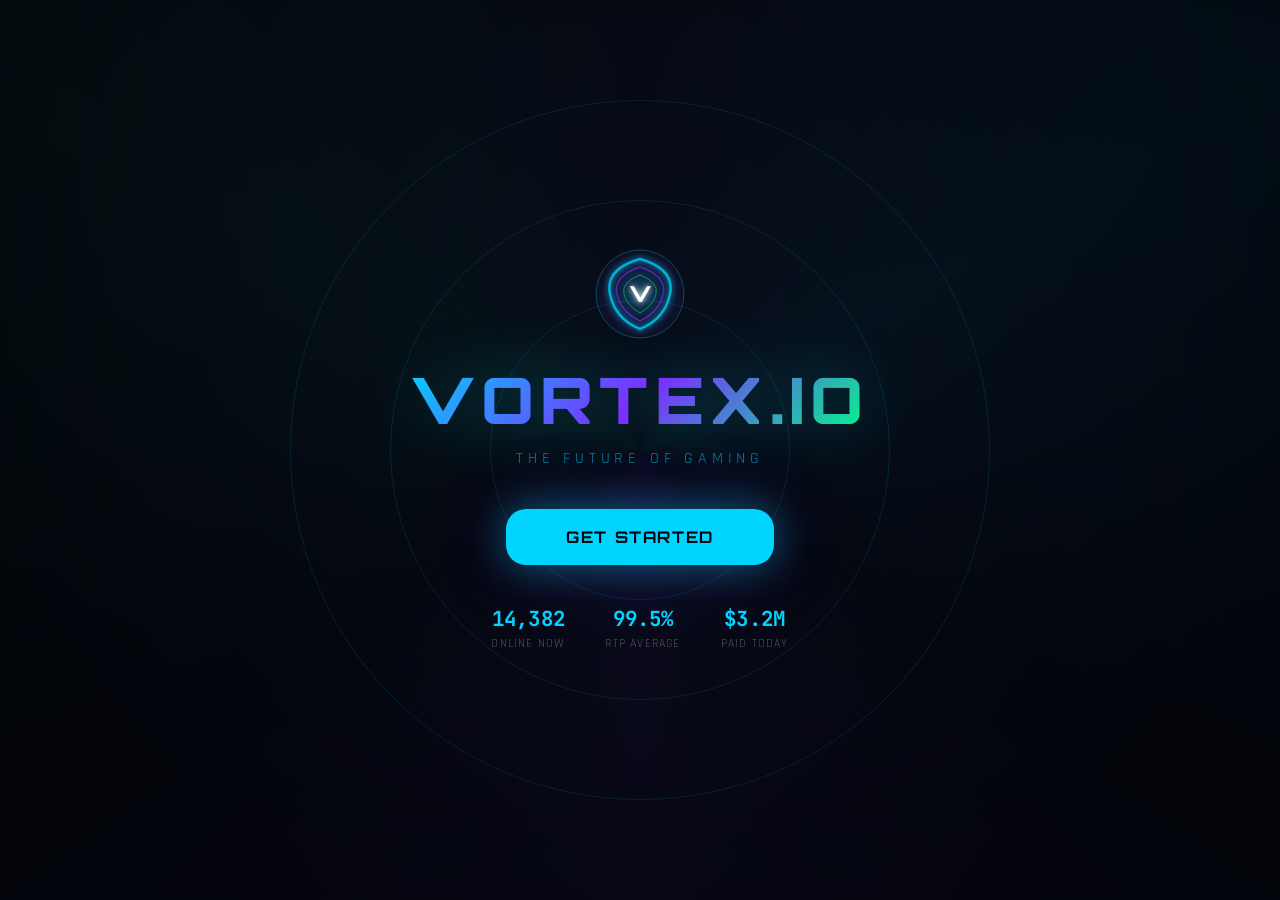
==== commit 76e67d7c: "Update index.html" ====
--- a/index.html
+++ b/index.html
@@ -3,53 +3,82 @@
 <head>
 <meta charset="UTF-8"/>
 <meta name="viewport" content="width=device-width,initial-scale=1,maximum-scale=1,user-scalable=no"/>
-<title>VORTEX.IO — Premium Gaming</title>
+<title>Vortex.IO — Pro Gaming Platform</title>
 <link rel="preconnect" href="https://fonts.googleapis.com"/>
 <link href="https://fonts.googleapis.com/css2?family=Orbitron:wght@400;600;700;800;900&family=Rajdhani:wght@400;500;600;700&family=JetBrains+Mono:wght@400;600;700&display=swap" rel="stylesheet"/>
 <script src="https://accounts.google.com/gsi/client" async defer></script>
 <style>
 /* ═══════════════════════════ VORTEX.IO DESIGN SYSTEM ═══════════════════════════ */
 :root{
-  --bg:        #04060f;
-  --bg1:       #070a18;
-  --bg2:       #0b0f24;
-  --bg3:       #0f1430;
-  --bg4:       #141a3a;
-  --neon:      #00d4ff;
-  --neon2:     #0099cc;
-  --neon3:     rgba(0,212,255,0.08);
-  --purple:    #7b2fff;
-  --purple2:   #5500cc;
-  --green:     #00ff88;
-  --green2:    #00cc66;
-  --red:       #ff3366;
-  --red2:      #cc1144;
-  --gold:      #ffd700;
-  --gold2:     #cc9900;
-  --glass:     rgba(0,212,255,0.04);
-  --gb:        rgba(0,212,255,0.12);
-  --gb2:       rgba(0,212,255,0.25);
-  --text:      #ccd6f6;
-  --text2:     #8892b0;
-  --text3:     #4a5568;
-  --r:         12px;
-  --r2:        18px;
-  --r3:        50px;
-  --font-d:    'Orbitron', sans-serif;
-  --font-b:    'Rajdhani', sans-serif;
-  --font-m:    'JetBrains Mono', monospace;
-  --sidebar:   220px;
-  --header:    58px;
-  --nav-h:     64px;
+ /* ═══ VORTEX 5-COLOR PRODUCTION PALETTE ═══
+    1. Deep Midnight Black  #05080f
+    2. Emerald Green        #00e676  (wins, active, CTA)  
+    3. Neon Pink-Magenta    #ff2dce  (deposit, major actions)
+    4. Crystal Blue         #00d4ff  (trade, info, borders)
+    5. Pure White           #ffffff  (all text)
+ ═══════════════════════════════════════════ */
+ --bg:    #05080f;
+ --bg1:   #070b14;
+ --bg2:   #0a0f1e;
+ --bg3:   #0d1428;
+ --bg4:   #111830;
+ --neon:  #00d4ff;
+ --neon2: #0088cc;
+ --neon3: rgba(0,212,255,0.07);
+ --purple:  #00d4ff;
+ --purple2: #0088cc;
+ --green:  #00e676;
+ --green2: #00c960;
+ --green3: rgba(0,230,118,0.08);
+ --red:    #ff2dce;
+ --red2:   #d900aa;
+ --pink:   #ff2dce;
+ --pink2:  #d900aa;
+ --gold:   #ffd700;
+ --gold2:  #cc9900;
+ --glass:  rgba(0,212,255,0.04);
+ --gb:     rgba(0,212,255,0.10);
+ --gb2:    rgba(0,212,255,0.22);
+ --text:   #ffffff;
+ --text1:  #e8f0ff;
+ --text2:  rgba(255,255,255,0.58);
+ --text3:  rgba(255,255,255,0.30);
+ --r:  8px;
+ --r2: 12px;
+ --r3: 20px;
+ --font-d: 'Orbitron', sans-serif;
+ --font-b: 'Rajdhani', sans-serif;
+ --font-m: 'JetBrains Mono', monospace;
+ --sidebar: 240px;
+ --header: 62px;
+ --nav-h: 64px;
 }
 *,*::before,*::after{box-sizing:border-box;margin:0;padding:0;}
 html{scroll-behavior:smooth;-webkit-text-size-adjust:100%;}
 body{
-  background:var(--bg);color:var(--text);font-family:var(--font-b);
-  min-height:100vh;overflow-x:hidden;
-  background-image:
-    radial-gradient(ellipse 80% 50% at 50% -10%,rgba(0,212,255,0.06) 0%,transparent 60%),
-    radial-gradient(ellipse 50% 40% at 90% 90%,rgba(123,47,255,0.05) 0%,transparent 55%);
+ background:var(--bg);color:var(--text);font-family:var(--font-b);
+ min-height:100vh;overflow-x:hidden;
+ position:relative;
+}
+/* ═══════ HYPER MESH GRADIENT CANVAS BEHIND EVERYTHING ═══════ */
+#meshGradientCanvas{
+ position:fixed;inset:0;z-index:-1;pointer-events:none;
+ width:100%;height:100%;
+ transform:translateZ(0);will-change:transform;
+ backface-visibility:hidden;-webkit-backface-visibility:hidden;
+}
+/* ═══ GPU ACCELERATION FOR ALL GAME CANVASES ═══ */
+/* ── GPU-accelerated canvas elements ── */
+#crashCanvas,#singularityCanvas,#rushCanvas,#rouletteCanvas,
+#spinWheelCanvas,canvas{
+ transform:translateZ(0);will-change:transform;
+ backface-visibility:hidden;-webkit-backface-visibility:hidden;
+}
+/* Grain overlay for texture depth */
+body::after{
+ content:'';position:fixed;inset:0;z-index:0;pointer-events:none;
+ background-image:url("data:image/svg+xml,%3Csvg viewBox='0 0 256 256' xmlns='http://www.w3.org/2000/svg'%3E%3Cfilter id='n'%3E%3CfeTurbulence type='fractalNoise' baseFrequency='0.9' numOctaves='4' stitchTiles='stitch'/%3E%3C/filter%3E%3Crect width='100%25' height='100%25' filter='url(%23n)' opacity='0.035'/%3E%3C/svg%3E");
+ opacity:0.55;
 }
 ::-webkit-scrollbar{width:4px;height:4px;}
 ::-webkit-scrollbar-track{background:var(--bg);}
@@ -65,54 +94,54 @@
 
 /* ─── ENTRANCE PAGE ─── */
 #entrancePage{
-  position:fixed;inset:0;z-index:1000;
-  display:flex;flex-direction:column;align-items:center;justify-content:center;
-  background:radial-gradient(ellipse at center,#080c20 0%,#04060f 70%);
-  overflow:hidden;
+ position:fixed;inset:0;z-index:1000;
+ display:flex;flex-direction:column;align-items:center;justify-content:center;
+ background:radial-gradient(ellipse at 50% 30%,#070c18 0%,#02040a 80%);
+ overflow:hidden;
 }
 .entrance-bg{
-  position:absolute;inset:0;pointer-events:none;
-  background:
-    conic-gradient(from 0deg at 50% 50%,transparent 0deg,rgba(0,212,255,0.04) 60deg,transparent 120deg),
-    conic-gradient(from 120deg at 50% 50%,transparent 0deg,rgba(123,47,255,0.04) 60deg,transparent 120deg),
-    conic-gradient(from 240deg at 50% 50%,transparent 0deg,rgba(0,255,136,0.03) 60deg,transparent 120deg);
-  animation:entrance-bg-spin 20s linear infinite;
+ position:absolute;inset:0;pointer-events:none;
+ background:
+ conic-gradient(from 0deg at 50% 50%,transparent 0deg,rgba(0,212,255,0.04) 60deg,transparent 120deg),
+ conic-gradient(from 120deg at 50% 50%,transparent 0deg,rgba(123,47,255,0.04) 60deg,transparent 120deg),
+ conic-gradient(from 240deg at 50% 50%,transparent 0deg,rgba(0,255,136,0.03) 60deg,transparent 120deg);
+ animation:entrance-bg-spin 20s linear infinite;
 }
 @keyframes entrance-bg-spin{to{transform:rotate(360deg);}}
 .entrance-ring{
-  position:absolute;border-radius:50%;
-  border:1px solid rgba(0,212,255,0.12);
-  animation:entrance-ring-pulse 4s ease-in-out infinite;
+ position:absolute;border-radius:50%;
+ border:1px solid rgba(0,212,255,0.12);
+ animation:entrance-ring-pulse 4s ease-in-out infinite;
 }
 @keyframes entrance-ring-pulse{0%,100%{transform:scale(1);opacity:0.3;}50%{transform:scale(1.05);opacity:0.6;}}
 .entrance-logo{text-align:center;margin-bottom:40px;position:relative;z-index:1;}
 .entrance-title{
-  font-family:var(--font-d);font-size:clamp(2.5rem,8vw,4rem);font-weight:900;
-  letter-spacing:0.1em;
-  background:linear-gradient(135deg,#00d4ff 0%,#7b2fff 50%,#00ff88 100%);
-  -webkit-background-clip:text;-webkit-text-fill-color:transparent;background-clip:text;
-  margin-top:20px;
-  text-shadow:none;
-  filter:drop-shadow(0 0 30px rgba(0,212,255,0.3));
+ font-family:var(--font-d);font-size:clamp(2.5rem,8vw,4rem);font-weight:900;
+ letter-spacing:0.1em;
+ background:linear-gradient(135deg,#00d4ff 0%,#7b2fff 50%,#00ff88 100%);
+ -webkit-background-clip:text;-webkit-text-fill-color:transparent;background-clip:text;
+ margin-top:20px;
+ text-shadow:none;
+ filter:drop-shadow(0 0 30px rgba(0,212,255,0.3));
 }
 .entrance-sub{
-  font-family:var(--font-b);font-size:1rem;color:rgba(0,212,255,0.6);
-  letter-spacing:0.3em;text-transform:uppercase;margin-top:8px;
+ font-family:var(--font-b);font-size:1rem;color:rgba(0,212,255,0.6);
+ letter-spacing:0.3em;text-transform:uppercase;margin-top:8px;
 }
 .btn-get-started{
-  background:linear-gradient(135deg,var(--neon) 0%,var(--purple) 100%);
-  color:#04060f;border:none;cursor:pointer;
-  padding:18px 60px;border-radius:var(--r3);
-  font-family:var(--font-d);font-size:1rem;font-weight:700;
-  letter-spacing:0.1em;text-transform:uppercase;
-  box-shadow:0 0 40px rgba(0,212,255,0.4),0 0 80px rgba(123,47,255,0.2);
-  transition:all .3s;position:relative;z-index:1;
-  animation:btn-entrance-pulse 2s ease-in-out infinite;
+ background:linear-gradient(135deg,var(--neon) 0%,var(--purple) 100%);
+ color:#04060f;border:none;cursor:pointer;
+ padding:18px 60px;border-radius:var(--r3);
+ font-family:var(--font-d);font-size:1rem;font-weight:700;
+ letter-spacing:0.1em;text-transform:uppercase;
+ box-shadow:0 0 40px rgba(0,212,255,0.4),0 0 80px rgba(123,47,255,0.2);
+ transition:all .3s;position:relative;z-index:1;
+ animation:btn-entrance-pulse 2s ease-in-out infinite;
 }
 @keyframes btn-entrance-pulse{0%,100%{box-shadow:0 0 40px rgba(0,212,255,0.4),0 0 80px rgba(123,47,255,0.2);}50%{box-shadow:0 0 60px rgba(0,212,255,0.6),0 0 120px rgba(123,47,255,0.35);}}
 .btn-get-started:hover{transform:scale(1.05);}
 .entrance-stats{
-  display:flex;gap:40px;margin-top:40px;position:relative;z-index:1;
+ display:flex;gap:40px;margin-top:40px;position:relative;z-index:1;
 }
 .entrance-stat{text-align:center;}
 .entrance-stat-val{font-family:var(--font-m);font-size:1.3rem;font-weight:700;color:var(--neon);}
@@ -120,23 +149,23 @@
 
 /* ─── AUTH MODAL ─── */
 .overlay{
-  display:none;position:fixed;inset:0;z-index:2000;
-  background:rgba(0,0,0,0.85);backdrop-filter:blur(16px);
-  align-items:center;justify-content:center;padding:20px;
+ display:none;position:fixed;inset:0;z-index:2000;
+ background:rgba(0,0,0,0.85);backdrop-filter:blur(16px);
+ align-items:center;justify-content:center;padding:20px;
 }
 .overlay.show{display:flex;}
 .modal{
-  background:linear-gradient(160deg,#0b0f24 0%,#070a18 100%);
-  border:1px solid var(--gb);border-radius:22px;
-  padding:0;width:100%;max-width:440px;
-  box-shadow:0 0 60px rgba(0,212,255,0.15),0 40px 80px rgba(0,0,0,0.5);
-  overflow:hidden;animation:modal-in .3s ease;
+ background:linear-gradient(160deg,#0b0f24 0%,#070a18 100%);
+ border:1px solid var(--gb);border-radius:22px;
+ padding:0;width:100%;max-width:440px;
+ box-shadow:0 0 60px rgba(0,212,255,0.15),0 40px 80px rgba(0,0,0,0.5);
+ overflow:hidden;animation:modal-in .3s ease;
 }
 @keyframes modal-in{from{opacity:0;transform:scale(0.92) translateY(20px);}to{opacity:1;transform:scale(1) translateY(0);}}
 .modal-header{
-  background:linear-gradient(90deg,rgba(0,212,255,0.08) 0%,rgba(123,47,255,0.06) 100%);
-  border-bottom:1px solid var(--gb);padding:22px 24px;
-  display:flex;align-items:center;justify-content:space-between;
+ background:linear-gradient(90deg,rgba(0,212,255,0.08) 0%,rgba(123,47,255,0.06) 100%);
+ border-bottom:1px solid var(--gb);padding:22px 24px;
+ display:flex;align-items:center;justify-content:space-between;
 }
 .modal-title{font-family:var(--font-d);font-size:1rem;font-weight:700;color:var(--neon);letter-spacing:0.05em;}
 .modal-close{width:28px;height:28px;border-radius:50%;background:rgba(255,255,255,0.06);border:1px solid rgba(255,255,255,0.1);display:flex;align-items:center;justify-content:center;cursor:pointer;color:var(--text2);font-size:14px;}
@@ -146,174 +175,366 @@
 .auth-tab{flex:1;padding:9px;text-align:center;border-radius:9px;cursor:pointer;font-family:var(--font-b);font-size:0.88rem;font-weight:600;color:var(--text2);transition:all .2s;}
 .auth-tab.active{background:linear-gradient(135deg,rgba(0,212,255,0.15),rgba(123,47,255,0.1));color:var(--neon);border:1px solid rgba(0,212,255,0.2);}
 .g-signin-btn{
-  width:100%;padding:13px;border-radius:var(--r);
-  background:rgba(255,255,255,0.06);border:1px solid rgba(255,255,255,0.12);
-  color:var(--text);cursor:pointer;display:flex;align-items:center;justify-content:center;
-  gap:12px;font-size:0.9rem;font-weight:500;transition:all .2s;margin-bottom:14px;
+ width:100%;padding:13px;border-radius:var(--r);
+ background:rgba(255,255,255,0.06);border:1px solid rgba(255,255,255,0.12);
+ color:var(--text);cursor:pointer;display:flex;align-items:center;justify-content:center;
+ gap:12px;font-size:0.9rem;font-weight:500;transition:all .2s;margin-bottom:14px;
 }
 .g-signin-btn:hover{background:rgba(255,255,255,0.1);}
 .auth-divider{display:flex;align-items:center;gap:12px;margin:14px 0;}
 .auth-divider::before,.auth-divider::after{content:'';flex:1;height:1px;background:rgba(255,255,255,0.07);}
 .auth-divider span{font-size:0.72rem;color:var(--text3);}
 .v-input{
-  width:100%;background:rgba(255,255,255,0.04);
-  border:1px solid rgba(255,255,255,0.08);border-radius:var(--r);
-  padding:12px 14px;color:var(--text);font-family:var(--font-b);font-size:0.95rem;
-  outline:none;transition:all .2s;margin-bottom:10px;
+ width:100%;background:rgba(255,255,255,0.04);
+ border:1px solid rgba(255,255,255,0.08);border-radius:var(--r);
+ padding:12px 14px;color:var(--text);font-family:var(--font-b);font-size:0.95rem;
+ outline:none;transition:all .2s;margin-bottom:10px;
 }
 .v-input:focus{border-color:rgba(0,212,255,0.4);background:rgba(0,212,255,0.04);box-shadow:0 0 0 3px rgba(0,212,255,0.06);}
 .v-input::placeholder{color:var(--text3);}
 .btn-neon{
-  width:100%;padding:14px;border-radius:var(--r);
-  background:linear-gradient(135deg,var(--neon) 0%,var(--purple) 100%);
-  color:#04060f;border:none;cursor:pointer;
-  font-family:var(--font-d);font-size:0.85rem;font-weight:700;
-  letter-spacing:0.05em;text-transform:uppercase;
-  transition:all .25s;box-shadow:0 4px 20px rgba(0,212,255,0.25);
+ width:100%;padding:14px;border-radius:var(--r);
+ background:linear-gradient(135deg,var(--neon) 0%,var(--purple) 100%);
+ color:#04060f;border:none;cursor:pointer;
+ font-family:var(--font-d);font-size:0.85rem;font-weight:700;
+ letter-spacing:0.05em;text-transform:uppercase;
+ transition:all .25s;box-shadow:0 4px 20px rgba(0,212,255,0.25);
 }
 .btn-neon:hover{transform:translateY(-2px);box-shadow:0 8px 28px rgba(0,212,255,0.4);}
 .btn-neon:disabled{opacity:0.4;cursor:not-allowed;transform:none !important;}
 .otp-inputs{display:flex;gap:10px;justify-content:center;margin:20px 0;}
 .otp-digit{
-  width:48px;height:56px;border-radius:var(--r);
-  background:rgba(255,255,255,0.04);border:1px solid rgba(0,212,255,0.2);
-  color:var(--neon);font-family:var(--font-m);font-size:1.4rem;font-weight:700;
-  text-align:center;outline:none;transition:all .2s;
+ width:48px;height:56px;border-radius:var(--r);
+ background:rgba(255,255,255,0.04);border:1px solid rgba(0,212,255,0.2);
+ color:var(--neon);font-family:var(--font-m);font-size:1.4rem;font-weight:700;
+ text-align:center;outline:none;transition:all .2s;
 }
 .otp-digit:focus{border-color:var(--neon);box-shadow:0 0 0 3px rgba(0,212,255,0.12);}
 .otp-demo{background:rgba(0,212,255,0.06);border:1px solid rgba(0,212,255,0.15);border-radius:var(--r);padding:10px 14px;font-size:0.78rem;color:var(--neon);text-align:center;margin-bottom:16px;}
 
 /* ─── HEADER ─── */
+/* ══════════════════════════════════════
+   BC.GAME TOP BAR — VORTEX NEON
+   ══════════════════════════════════════ */
 .header{
-  position:fixed;top:0;left:0;right:0;z-index:200;
-  height:var(--header);
-  background:rgba(4,6,15,0.92);backdrop-filter:blur(24px);
-  border-bottom:1px solid rgba(0,212,255,0.08);
-  display:flex;align-items:center;padding:0 16px;gap:10px;
+ position:fixed;top:0;left:var(--sidebar);right:0;z-index:200;
+ height:var(--header);
+ background:rgba(2,4,10,0.98);backdrop-filter:blur(20px);
+ border-bottom:1px solid rgba(0,212,255,0.07);
+ display:flex;align-items:center;padding:0 18px;gap:12px;
+}
+@media(max-width:767px){.header{left:0;}}
+/* BC.Game search bar */
+.h-search{flex:1;max-width:280px;position:relative;}
+.h-search input{
+ width:100%;background:rgba(255,255,255,.05);
+ border:1px solid rgba(255,255,255,.07);border-radius:22px;
+ padding:7px 14px 7px 36px;color:rgba(255,255,255,.7);
+ font-size:.78rem;font-family:var(--font-b);outline:none;transition:all .2s;
+}
+.h-search input::placeholder{color:rgba(255,255,255,.22);}
+.h-search input:focus{border-color:rgba(0,212,255,.3);background:rgba(0,212,255,.04);}
+.h-search-icon{
+ position:absolute;left:11px;top:50%;transform:translateY(-50%);
+ color:rgba(255,255,255,.25);pointer-events:none;
 }
 .h-logo{
-  display:flex;align-items:center;gap:8px;cursor:pointer;flex-shrink:0;
-  user-select:none;
+ display:flex;align-items:center;gap:8px;cursor:pointer;flex-shrink:0;
+ user-select:none;
 }
 .h-logo-text{
-  font-family:var(--font-d);font-size:1.1rem;font-weight:800;
-  background:linear-gradient(135deg,var(--neon) 0%,var(--purple) 100%);
-  -webkit-background-clip:text;-webkit-text-fill-color:transparent;background-clip:text;
-  letter-spacing:0.05em;
+ font-family:var(--font-d);font-size:1.1rem;font-weight:800;
+ background:linear-gradient(135deg,var(--neon) 0%,var(--purple) 100%);
+ -webkit-background-clip:text;-webkit-text-fill-color:transparent;background-clip:text;
+ letter-spacing:0.05em;
 }
 .h-spacer{flex:1;}
 .h-balance{
-  display:flex;align-items:center;gap:8px;
-  background:rgba(0,212,255,0.06);border:1px solid var(--gb);
-  padding:6px 14px;border-radius:var(--r3);cursor:pointer;transition:all .2s;
-  font-family:var(--font-m);font-size:0.8rem;color:var(--neon);
+ display:flex;align-items:center;gap:8px;
+ background:rgba(0,212,255,0.06);border:1px solid var(--gb);
+ padding:6px 14px;border-radius:var(--r3);cursor:pointer;transition:all .2s;
+ font-family:var(--font-m);font-size:0.8rem;color:var(--neon);
 }
 .h-balance:hover{border-color:var(--gb2);}
 .currency-badge{background:var(--neon);color:#04060f;font-size:0.58rem;font-weight:800;padding:1px 5px;border-radius:4px;letter-spacing:0.05em;}
+/* ═══════ IRIDESCENT HYPER-GLOW BUTTONS ═══════ */
 .h-btn{
-  background:linear-gradient(135deg,var(--neon) 0%,var(--purple) 100%);
-  color:#04060f;border:none;cursor:pointer;
-  padding:7px 16px;border-radius:var(--r3);
-  font-family:var(--font-d);font-size:0.72rem;font-weight:700;
-  letter-spacing:0.04em;text-transform:uppercase;
-  box-shadow:0 0 20px rgba(0,212,255,0.2);transition:all .2s;white-space:nowrap;
-}
-.h-btn:hover{box-shadow:0 0 30px rgba(0,212,255,0.4);transform:translateY(-1px);}
+ background:linear-gradient(135deg,#ff2dce 0%,#d900aa 55%,#ff2dce 100%);
+ color:#fff;border:none;cursor:pointer;
+ padding:7px 16px;border-radius:var(--r3);
+ font-family:var(--font-d);font-size:0.72rem;font-weight:700;
+ letter-spacing:0.04em;text-transform:uppercase;
+ position:relative;overflow:hidden;
+ backdrop-filter:blur(10px);
+ transition:all .25s;white-space:nowrap;
+ /* Iridescent animated border */
+ border:1px solid transparent;
+ background-clip:padding-box;
+ box-shadow:
+ 0 0 18px rgba(255,45,206,0.6),
+ 0 0 36px rgba(160,32,240,0.35),
+ 0 0 60px rgba(0,212,255,0.2),
+ inset 0 0 20px rgba(255,255,255,0.08);
+ animation:iridescent-glow 3s ease-in-out infinite;
+}
+@keyframes iridescent-glow{
+ 0%{box-shadow:0 0 18px rgba(255,45,206,0.6),0 0 36px rgba(160,32,240,0.35),0 0 60px rgba(0,212,255,0.2),inset 0 0 20px rgba(255,255,255,0.08);}
+ 25%{box-shadow:0 0 22px rgba(0,212,255,0.7),0 0 44px rgba(123,47,255,0.4),0 0 80px rgba(0,255,136,0.15),inset 0 0 25px rgba(255,255,255,0.1);}
+ 50%{box-shadow:0 0 26px rgba(0,255,136,0.6),0 0 50px rgba(0,212,255,0.35),0 0 90px rgba(255,215,0,0.15),inset 0 0 30px rgba(255,255,255,0.12);}
+ 75%{box-shadow:0 0 22px rgba(255,215,0,0.55),0 0 44px rgba(255,45,206,0.35),0 0 75px rgba(123,47,255,0.2),inset 0 0 22px rgba(255,255,255,0.09);}
+ 100%{box-shadow:0 0 18px rgba(255,45,206,0.6),0 0 36px rgba(160,32,240,0.35),0 0 60px rgba(0,212,255,0.2),inset 0 0 20px rgba(255,255,255,0.08);}
+}
+.h-btn::before{
+ content:'';position:absolute;inset:0;
+ background:linear-gradient(135deg,rgba(255,255,255,0.18),transparent 50%,rgba(255,255,255,0.06));
+ pointer-events:none;
+}
+/* Rainbow shimmer sweep */
+.h-btn::after{
+ content:'';position:absolute;inset:0;
+ background:linear-gradient(105deg,transparent 30%,rgba(255,255,255,0.25) 50%,transparent 70%);
+ transform:translateX(-100%);
+ animation:shimmer-sweep 2.5s ease-in-out infinite;
+ pointer-events:none;
+}
+@keyframes shimmer-sweep{0%,40%{transform:translateX(-120%);}70%,100%{transform:translateX(120%);}}
+.h-btn:hover{
+ transform:translateY(-2px) scale(1.04);
+ filter:brightness(1.15) saturate(1.3);
+}
+
+/* ═══════ GLASSMORPHISM PANELS ═══════ */
+.ctrl-panel,.mines-terminal,.modal,.chat-sidebar,
+.crash-panel,.term-body{
+ backdrop-filter:blur(10px) saturate(1.4) !important;
+ -webkit-backdrop-filter:blur(10px) saturate(1.4) !important;
+}
+.mines-arena{
+ isolation:isolate;
+}
+
+/* ═══════ CRYPTO LOGO GLOW ON HOVER ═══════ */
+.cbal-item:hover .cbal-coin{
+ filter:drop-shadow(0 0 8px var(--coin-glow, #00d4ff)) drop-shadow(0 0 16px var(--coin-glow, #00d4ff));
+ transform:scale(1.15);
+ transition:all .2s ease;
+}
+.cbal-coin{ transition:all .2s ease; }
+
+/* Bitcoin glow = Gold */
+[data-coin="btc"]:hover .cbal-coin{ --coin-glow:#f7931a; }
+/* Ethereum = Blue */
+[data-coin="eth"]:hover .cbal-coin{ --coin-glow:#627eea; }
+/* Solana = Purple */
+[data-coin="sol"]:hover .cbal-coin{ --coin-glow:#9945ff; }
+/* USDT = Green */
+[data-coin="usdt"]:hover .cbal-coin{ --coin-glow:#26a17b; }
+/* Doge = Gold */
+[data-coin="doge"]:hover .cbal-coin{ --coin-glow:#c2a633; }
+/* XRP = Cyan */
+[data-coin="xrp"]:hover .cbal-coin{ --coin-glow:#00aae4; }
+/* BNB = Yellow */
+[data-coin="bnb"]:hover .cbal-coin{ --coin-glow:#f3ba2f; }
+/* AVAX = Red */
+[data-coin="avax"]:hover .cbal-coin{ --coin-glow:#e84142; }
+/* MATIC = Purple */
+[data-coin="matic"]:hover .cbal-coin{ --coin-glow:#8247e5; }
+/* DOT = Pink */
+[data-coin="dot"]:hover .cbal-coin{ --coin-glow:#e6007a; }
+/* LINK = Blue */
+[data-coin="link"]:hover .cbal-coin{ --coin-glow:#375bd2; }
+/* VTX = Cyan */
+[data-coin="vtx"]:hover .cbal-coin{ --coin-glow:#00d4ff; }
+/* ADA = Dark Blue → use lighter */
+[data-coin="ada"]:hover .cbal-coin{ --coin-glow:#4a90d9; }
+/* LTC = Silver/White */
+[data-coin="ltc"]:hover .cbal-coin{ --coin-glow:#e0e0e0; }
+/* INR = Orange */
+[data-coin="inr"]:hover .cbal-coin{ --coin-glow:#ff9900; }
+
+/* Crypto btn logo hover glow */
+.crypto-btn:hover .crypto-icon{
+ filter:drop-shadow(0 0 10px currentColor);
+ transform:scale(1.2);
+ transition:all .25s;
+}
+.crypto-icon{ transition:all .25s; }
+
+/* ═══════ NEON QR BOX ═══════ */
+#qrRealBox{
+ position:relative;
+ border:2px solid transparent !important;
+ background:linear-gradient(rgba(4,6,15,0.9),rgba(4,6,15,0.9)) padding-box,
+ linear-gradient(135deg,#00d4ff,#7b2fff,#ff2dce,#00ff88,#ffd700,#00d4ff) border-box !important;
+ animation:qr-border-glow 3s linear infinite;
+}
+@keyframes qr-border-glow{
+ 0%{box-shadow:0 0 15px rgba(0,212,255,0.5),0 0 30px rgba(123,47,255,0.3);}
+ 33%{box-shadow:0 0 20px rgba(255,45,206,0.5),0 0 40px rgba(0,255,136,0.3);}
+ 66%{box-shadow:0 0 20px rgba(255,215,0,0.5),0 0 40px rgba(0,212,255,0.3);}
+ 100%{box-shadow:0 0 15px rgba(0,212,255,0.5),0 0 30px rgba(123,47,255,0.3);}
+}
+/* QR timer badge */
+#qrTimerBadge{
+ font-family:var(--font-m);font-size:.72rem;font-weight:700;
+ color:var(--neon);letter-spacing:.06em;
+ background:rgba(0,212,255,0.08);
+ border:1px solid rgba(0,212,255,0.25);
+ border-radius:20px;padding:4px 12px;
+ margin-top:8px;display:inline-flex;align-items:center;gap:6px;
+}
+#qrTimerBadge.danger{ color:var(--red); border-color:rgba(255,51,102,0.4); background:rgba(255,51,102,0.08); }
 .h-icon-btn{
-  width:36px;height:36px;border-radius:50%;
-  background:rgba(0,212,255,0.06);border:1px solid var(--gb);
-  display:flex;align-items:center;justify-content:center;
-  cursor:pointer;transition:all .2s;color:var(--text2);flex-shrink:0;position:relative;
+ width:36px;height:36px;border-radius:50%;
+ background:rgba(0,212,255,0.06);border:1px solid var(--gb);
+ display:flex;align-items:center;justify-content:center;
+ cursor:pointer;transition:all .2s;color:var(--text2);flex-shrink:0;position:relative;
 }
 .h-icon-btn:hover{border-color:var(--gb2);color:var(--neon);}
 .h-icon-btn svg{width:16px;height:16px;}
 .notif-dot{
-  position:absolute;top:-2px;right:-2px;width:9px;height:9px;
-  border-radius:50%;background:var(--red);border:2px solid var(--bg);
+ position:absolute;top:-2px;right:-2px;width:9px;height:9px;
+ border-radius:50%;background:var(--red);border:2px solid var(--bg);
 }
 
 /* ─── LEFT SIDEBAR ─── */
 /* ─── SIDEBAR BACKDROP (mobile) ─── */
 .sidebar-backdrop{
-  display:none;position:fixed;inset:0;z-index:99;
-  background:rgba(0,0,0,0.55);backdrop-filter:blur(4px);
+ display:none;position:fixed;inset:0;z-index:99;
+ background:rgba(0,0,0,0.55);backdrop-filter:blur(4px);
 }
 .sidebar-backdrop.show{display:block;}
 
+/* ══════════════════════════════════════
+   BC.GAME-STYLE SIDEBAR — VORTEX NEON
+   ══════════════════════════════════════ */
 .left-sidebar{
-  position:fixed;top:var(--header);left:0;bottom:0;z-index:100;
-  width:var(--sidebar);overflow-y:auto;overflow-x:hidden;
-  background:rgba(7,10,24,0.97);border-right:1px solid rgba(0,212,255,0.1);
-  padding:12px 8px;display:flex;flex-direction:column;gap:2px;
-  /* Slide in/out on mobile */
-  transform:translateX(-100%);
-  transition:transform .28s cubic-bezier(.4,0,.2,1);
-  backdrop-filter:blur(20px);
-}
+ position:fixed;top:0;left:0;bottom:0;z-index:220;
+ width:var(--sidebar);overflow-y:auto;overflow-x:hidden;
+ background:linear-gradient(180deg,#040710 0%,#020408 100%);
+ border-right:1px solid rgba(0,212,255,0.07);
+ padding:0;display:flex;flex-direction:column;
+ transform:translateX(-100%);
+ transition:transform .28s cubic-bezier(.4,0,.2,1);
+ scrollbar-width:thin;scrollbar-color:rgba(0,212,255,.1) transparent;
+}
+.left-sidebar::-webkit-scrollbar{width:2px;}
+.left-sidebar::-webkit-scrollbar-thumb{background:rgba(0,212,255,.15);}
 .left-sidebar.mobile-open{transform:translateX(0);}
-/* Sidebar close button — visible on mobile only */
+@media(min-width:768px){
+ .sb-close-btn{display:none !important;}
+ .left-sidebar{transform:translateX(0) !important;}
+}
+/* Logo strip at top of sidebar */
+.sb-logo-area{
+ display:flex;align-items:center;gap:10px;
+ padding:14px 16px 13px;
+ border-bottom:1px solid rgba(0,212,255,0.07);
+ flex-shrink:0;cursor:pointer;
+ background:linear-gradient(135deg,rgba(0,212,255,0.04),rgba(123,47,255,0.03));
+}
+.sb-logo-mark{
+ width:34px;height:34px;border-radius:9px;flex-shrink:0;
+ background:linear-gradient(135deg,rgba(0,212,255,.15),rgba(123,47,255,.15));
+ border:1px solid rgba(0,212,255,.25);
+ display:flex;align-items:center;justify-content:center;
+}
+.sb-logo-text-wrap{min-width:0;}
+.sb-logo-title{
+ font-family:var(--font-d);font-size:.88rem;font-weight:900;
+ background:linear-gradient(135deg,#00d4ff,#7b2fff);
+ -webkit-background-clip:text;-webkit-text-fill-color:transparent;background-clip:text;
+ letter-spacing:.06em;line-height:1.1;
+}
+.sb-logo-sub{font-size:.5rem;color:rgba(0,212,255,.35);letter-spacing:.1em;margin-top:2px;}
+/* Section groups */
+.sb-section{padding:8px 0 2px;flex-shrink:0;}
+.sb-section-label{
+ font-size:.56rem;font-weight:700;color:rgba(255,255,255,.18);
+ text-transform:uppercase;letter-spacing:.14em;
+ padding:0 16px 5px;
+}
+/* Items */
+.sb-item{
+ display:flex;align-items:center;gap:10px;
+ padding:8px 16px;cursor:pointer;
+ color:rgba(255,255,255,.5);
+ font-size:.78rem;font-weight:600;letter-spacing:.01em;
+ transition:all .14s;position:relative;
+ border-left:2px solid transparent;
+}
+.sb-item:hover{
+ background:rgba(0,212,255,.04);
+ color:rgba(255,255,255,.82);
+ border-left-color:rgba(0,212,255,.18);
+}
+.sb-item.active{
+ background:linear-gradient(90deg,rgba(0,212,255,.1),rgba(0,212,255,.02));
+ color:#00d4ff;border-left-color:#00d4ff;
+}
+.sb-item svg{width:15px;height:15px;flex-shrink:0;opacity:.75;}
+.sb-item.active svg{opacity:1;}
+.sb-item-dot{
+ width:6px;height:6px;border-radius:50%;flex-shrink:0;margin-left:auto;
+ background:#00ff88;box-shadow:0 0 5px #00ff88;animation:pulse 1.5s infinite;
+}
+/* Badges */
+.sb-badge{
+ margin-left:auto;font-size:.5rem;font-weight:800;
+ padding:2px 5px;border-radius:20px;letter-spacing:.05em;
+ background:rgba(255,51,102,.18);color:#ff5577;border:1px solid rgba(255,51,102,.18);
+}
+.sb-badge.new{background:rgba(0,212,255,.12);color:var(--neon);border:1px solid rgba(0,212,255,.18);}
+.sb-badge.hot{background:rgba(255,120,0,.14);color:#ff8844;border:1px solid rgba(255,120,0,.2);}
+.sb-badge.vip{background:rgba(255,215,0,.12);color:#ffd700;border:1px solid rgba(255,215,0,.2);}
+/* Close button (mobile) */
 .sb-close-btn{
-  display:flex;align-items:center;justify-content:flex-end;
-  padding:4px 4px 8px;
+ display:flex;align-items:center;justify-content:flex-end;padding:6px 10px 0;
 }
 .sb-close-btn button{
-  width:32px;height:32px;border-radius:50%;
-  background:rgba(255,255,255,0.06);border:1px solid rgba(255,255,255,0.1);
-  color:var(--text2);font-size:16px;cursor:pointer;
-  display:flex;align-items:center;justify-content:center;
-  transition:all .2s;line-height:1;
-}
-.sb-close-btn button:hover{background:rgba(255,51,102,.15);color:var(--red);border-color:rgba(255,51,102,.3);}
-@media(min-width:768px){
-  .sb-close-btn{display:none;}
-  .left-sidebar{
-    transform:translateX(0) !important;
-    /* Always visible on tablet+ */
-  }
-}
-.sb-label{font-size:0.6rem;font-weight:700;color:var(--text3);text-transform:uppercase;letter-spacing:0.12em;padding:8px 10px 4px;}
-.sb-item{
-  display:flex;align-items:center;gap:10px;padding:9px 12px;border-radius:var(--r);
-  cursor:pointer;color:var(--text2);font-size:0.85rem;font-weight:600;
-  transition:all .15s;border:1px solid transparent;
-}
-.sb-item:hover{background:rgba(0,212,255,0.05);color:var(--text);}
-.sb-item.active{background:rgba(0,212,255,0.08);color:var(--neon);border-color:rgba(0,212,255,0.15);}
-.sb-item svg{width:17px;height:17px;flex-shrink:0;}
-.sb-badge{margin-left:auto;background:var(--red);color:white;font-size:0.58rem;font-weight:700;padding:2px 6px;border-radius:20px;}
-.sb-badge.new{background:rgba(0,255,136,0.15);color:var(--green);border:1px solid rgba(0,255,136,0.2);}
-.sb-divider{height:1px;background:rgba(0,212,255,0.05);margin:6px 0;}
-.vip-mini{
-  margin:8px 6px 0;background:rgba(0,212,255,0.04);
-  border:1px solid var(--gb);border-radius:var(--r);padding:12px;
-}
-.vip-mini-lbl{font-size:0.62rem;color:var(--text3);text-transform:uppercase;letter-spacing:.1em;margin-bottom:4px;}
-.vip-mini-name{font-family:var(--font-d);font-size:0.78rem;font-weight:700;color:var(--neon);margin-bottom:6px;}
-.vip-bar{height:4px;background:var(--bg4);border-radius:2px;overflow:hidden;}
-.vip-bar-fill{height:100%;background:linear-gradient(90deg,var(--neon2),var(--neon));border-radius:2px;transition:width 1s ease;}
+ width:28px;height:28px;border-radius:50%;background:rgba(255,255,255,.05);
+ border:1px solid rgba(255,255,255,.08);color:rgba(255,255,255,.4);
+ font-size:13px;cursor:pointer;display:flex;align-items:center;justify-content:center;
+ transition:all .2s;
+}
+.sb-close-btn button:hover{background:rgba(255,51,102,.15);color:var(--red);}
+/* VIP strip */
+.sb-vip-strip{
+ margin:auto 12px 12px;padding:10px 12px;
+ background:linear-gradient(135deg,rgba(0,212,255,.05),rgba(123,47,255,.04));
+ border:1px solid rgba(0,212,255,.1);border-radius:10px;flex-shrink:0;
+}
+.vip-mini-lbl{font-size:.55rem;color:rgba(255,255,255,.28);text-transform:uppercase;letter-spacing:.1em;margin-bottom:3px;}
+.vip-mini-name{font-family:var(--font-d);font-size:.7rem;font-weight:700;color:var(--neon);margin-bottom:6px;}
+.vip-bar{height:3px;background:rgba(255,255,255,.06);border-radius:2px;overflow:hidden;}
+.vip-bar-fill{height:100%;background:linear-gradient(90deg,#00d4ff,#00ff88);border-radius:2px;transition:width 1s ease;}
+/* legacy compat */
+.sb-label{font-size:.56rem;font-weight:700;color:rgba(255,255,255,.18);text-transform:uppercase;letter-spacing:.14em;padding:10px 16px 4px;}
+.sb-divider{height:1px;background:rgba(255,255,255,.04);margin:3px 14px;}
 
 /* ─── BOTTOM NAV (mobile) ─── */
 .bottom-nav{
-  position:fixed;bottom:0;left:0;right:0;z-index:150;
-  height:var(--nav-h);background:rgba(4,6,15,0.97);
-  backdrop-filter:blur(24px);border-top:1px solid rgba(0,212,255,0.08);
-  display:flex;align-items:center;
+ position:fixed;bottom:0;left:0;right:0;z-index:180;
+ height:var(--nav-h);background:rgba(4,6,15,0.97);
+ backdrop-filter:blur(24px);border-top:1px solid rgba(0,212,255,0.08);
+ display:flex;align-items:center;
 }
 @media(min-width:768px){.bottom-nav{display:none;}}
 .bn-item{
-  flex:1;display:flex;flex-direction:column;align-items:center;justify-content:center;
-  gap:3px;padding:6px 2px;cursor:pointer;color:var(--text3);transition:color .2s;min-width:0;
+ flex:1;display:flex;flex-direction:column;align-items:center;justify-content:center;
+ gap:3px;padding:6px 2px;cursor:pointer;color:var(--text3);transition:color .2s;min-width:0;
 }
 .bn-item svg{width:20px;height:20px;flex-shrink:0;}
 .bn-item span{font-size:0.55rem;font-weight:600;letter-spacing:0.02em;text-transform:uppercase;white-space:nowrap;}
 .bn-item.active{color:var(--neon);}
 .bn-item.highlight{
-  background:rgba(0,212,255,0.08);border:1px solid rgba(0,212,255,0.15);
-  border-radius:var(--r);margin:4px 2px;color:var(--neon);
+ background:rgba(0,212,255,0.08);border:1px solid rgba(0,212,255,0.15);
+ border-radius:var(--r);margin:4px 2px;color:var(--neon);
 }
 
 /* ─── LAYOUT ─── */
-.app-layout{display:flex;padding-top:var(--header);min-height:100vh;}
+.app-layout{display:flex;padding-top:calc(var(--header) + 16px);min-height:100vh;}
+.app-layout.no-fomo{padding-top:var(--header);}
 .main-area{flex:1;min-width:0;padding-bottom:calc(var(--nav-h) + 8px);}
 @media(min-width:768px){.main-area{margin-left:var(--sidebar);padding-bottom:24px;}}
 .page{display:none;padding:14px;max-width:1200px;margin:0 auto;}
@@ -324,8 +545,8 @@
 
 /* ─── CARDS ─── */
 .card{
-  background:rgba(0,212,255,0.03);border:1px solid var(--gb);
-  border-radius:var(--r2);backdrop-filter:blur(8px);transition:border-color .2s;
+ background:rgba(0,212,255,0.03);border:1px solid var(--gb);
+ border-radius:var(--r2);backdrop-filter:blur(8px);transition:border-color .2s;
 }
 .card:hover{border-color:var(--gb2);}
 .card-p{padding:20px;}
@@ -333,8 +554,8 @@
 /* ─── SECTION HEADER ─── */
 .sh{display:flex;align-items:center;justify-content:space-between;margin-bottom:14px;}
 .sh-title{
-  font-family:var(--font-d);font-size:0.95rem;font-weight:700;
-  display:flex;align-items:center;gap:10px;color:var(--text);
+ font-family:var(--font-d);font-size:0.95rem;font-weight:700;
+ display:flex;align-items:center;gap:10px;color:var(--text);
 }
 .sh-title::before{content:'';display:block;width:3px;height:16px;background:linear-gradient(180deg,var(--neon),var(--purple));border-radius:2px;}
 .sh-action{color:var(--neon);font-size:0.76rem;font-weight:600;cursor:pointer;}
@@ -342,7 +563,7 @@
 
 /* ─── BUTTONS ─── */
 .btn{display:inline-flex;align-items:center;justify-content:center;gap:8px;border:none;cursor:pointer;font-family:var(--font-d);font-weight:700;letter-spacing:0.04em;transition:all .2s;border-radius:var(--r3);user-select:none;}
-.btn-primary{background:linear-gradient(135deg,var(--neon),var(--purple));color:#04060f;padding:12px 28px;font-size:0.85rem;box-shadow:0 4px 20px rgba(0,212,255,0.22);}
+.btn-primary{background:linear-gradient(135deg,#00e676,#00d4ff);color:#04060f;padding:12px 28px;font-size:0.85rem;box-shadow:0 4px 20px rgba(0,212,255,0.22);}
 .btn-primary:hover{transform:translateY(-2px);box-shadow:0 8px 28px rgba(0,212,255,0.4);}
 .btn-green{background:linear-gradient(135deg,var(--green),var(--green2));color:#04060f;padding:14px 28px;font-size:0.9rem;box-shadow:0 4px 20px rgba(0,255,136,0.22);}
 .btn-green:hover{transform:translateY(-2px);box-shadow:0 8px 28px rgba(0,255,136,0.4);}
@@ -353,22 +574,22 @@
 .btn-lg{padding:16px 36px;font-size:0.95rem;border-radius:var(--r2);}
 .btn:disabled{opacity:0.4;cursor:not-allowed;transform:none!important;}
 .btn-cashout{
-  background:linear-gradient(135deg,var(--green),var(--green2));
-  color:#04060f;padding:16px;font-size:0.95rem;
-  animation:cashout-glow .8s ease-in-out infinite alternate;
+ background:linear-gradient(135deg,var(--green),var(--green2));
+ color:#04060f;padding:16px;font-size:0.95rem;
+ animation:cashout-glow .8s ease-in-out infinite alternate;
 }
 @keyframes cashout-glow{from{box-shadow:0 0 20px rgba(0,255,136,0.3);}to{box-shadow:0 0 40px rgba(0,255,136,0.6);}}
 
 /* ─── HOME PAGE ─── */
 .hero{
-  background:linear-gradient(135deg,rgba(0,212,255,0.07) 0%,rgba(123,47,255,0.05) 60%,transparent 100%);
-  border:1px solid var(--gb);border-radius:22px;
-  padding:30px 26px;margin-bottom:22px;position:relative;overflow:hidden;
+ background:linear-gradient(135deg,rgba(0,212,255,0.07) 0%,rgba(123,47,255,0.05) 60%,transparent 100%);
+ border:1px solid var(--gb);border-radius:22px;
+ padding:30px 26px;margin-bottom:22px;position:relative;overflow:hidden;
 }
 .hero::after{
-  content:'VORTEX';position:absolute;right:-30px;top:50%;transform:translateY(-50%);
-  font-family:var(--font-d);font-size:7rem;font-weight:900;color:rgba(0,212,255,0.04);
-  pointer-events:none;letter-spacing:-0.02em;white-space:nowrap;
+ content:'VORTEX';position:absolute;right:-30px;top:50%;transform:translateY(-50%);
+ font-family:var(--font-d);font-size:7rem;font-weight:900;color:rgba(0,212,255,0.04);
+ pointer-events:none;letter-spacing:-0.02em;white-space:nowrap;
 }
 .hero-title{font-family:var(--font-d);font-size:clamp(1.6rem,5vw,2.6rem);font-weight:900;line-height:1.15;}
 .hero-title em{font-style:normal;background:linear-gradient(135deg,var(--neon),var(--purple));-webkit-background-clip:text;-webkit-text-fill-color:transparent;background-clip:text;}
@@ -377,31 +598,86 @@
 .hero-pill svg{width:12px;height:12px;color:var(--neon);}
 .hero-actions{display:flex;gap:10px;flex-wrap:wrap;margin-top:18px;}
 
-/* ─── GAMES GRID ─── */
-/* ─── GAMES GRID — Responsive Columns ─── */
+/* ══════════════════════════════════════════
+   BC.GAME ORIGINALS GRID — 4 COLUMNS
+   ══════════════════════════════════════════ */
 .games-grid{
-  display:grid;
-  grid-template-columns:repeat(2,1fr); /* Mobile: 2 cols */
-  gap:10px;
-}
-@media(min-width:480px){.games-grid{grid-template-columns:repeat(3,1fr);gap:11px;}} /* Phablet: 3 cols */
-@media(min-width:700px){.games-grid{grid-template-columns:repeat(4,1fr);gap:12px;}} /* Tablet: 4 cols */
-@media(min-width:1024px){.games-grid{grid-template-columns:repeat(5,1fr);gap:14px;}} /* Desktop: 5 cols */
-@media(min-width:1280px){.games-grid{grid-template-columns:repeat(6,1fr);gap:14px;}} /* Wide: 6 cols */
+ display:grid;
+ grid-template-columns:repeat(2,1fr);
+ gap:10px;
+}
+@media(min-width:480px){.games-grid{grid-template-columns:repeat(3,1fr);gap:10px;}}
+@media(min-width:700px){.games-grid{grid-template-columns:repeat(4,1fr);gap:12px;}}
+@media(min-width:1024px){.games-grid{grid-template-columns:repeat(4,1fr);gap:14px;}}
+@media(min-width:1280px){.games-grid{grid-template-columns:repeat(5,1fr);gap:14px;}}
+
+/* BC.Game-style card — tall with colored gradient bg */
 .game-card{
-  background:rgba(0,212,255,0.03);border:1px solid var(--gb);
-  border-radius:var(--r2);overflow:hidden;cursor:pointer;
-  transition:transform .28s cubic-bezier(.34,1.56,.64,1),border-color .28s,box-shadow .28s;
-  position:relative;
-}
-.game-card:hover{transform:translateY(-6px) scale(1.02);border-color:rgba(0,212,255,0.3);box-shadow:0 16px 40px rgba(0,0,0,0.5),0 0 30px rgba(0,212,255,0.1);}
-.gc-icon{width:100%;aspect-ratio:1;display:flex;align-items:center;justify-content:center;position:relative;overflow:hidden;}
-.gc-body{padding:9px 11px 12px;}
-.gc-name{font-family:var(--font-d);font-size:0.75rem;font-weight:700;color:var(--text);}
-.gc-players{display:flex;align-items:center;gap:4px;margin-top:4px;font-size:0.65rem;color:var(--text3);}
-.gc-dot{width:5px;height:5px;background:var(--green);border-radius:50%;animation:pulse 1.5s infinite;}
+ border-radius:14px;overflow:hidden;cursor:pointer;
+ background:linear-gradient(160deg,#0d1228 0%,#070a18 100%);
+ border:1px solid rgba(255,255,255,.06);
+ transition:transform .25s cubic-bezier(.34,1.56,.64,1),border-color .2s,box-shadow .2s;
+ position:relative;
+}
+.game-card:hover{
+ transform:translateY(-5px) scale(1.02);
+ border-color:rgba(0,212,255,0.25);
+ box-shadow:0 14px 36px rgba(0,0,0,0.5),0 0 24px rgba(0,212,255,0.1);
+}
+/* Taller icon area like BC.Game */
+.gc-icon{
+ width:100%;aspect-ratio:5/4;
+ display:flex;align-items:center;justify-content:center;
+ position:relative;overflow:hidden;
+}
+.gc-icon-inner{
+ font-size:clamp(2.8rem,8vw,4.5rem);
+ filter:drop-shadow(0 0 20px currentColor);
+ transition:transform .3s;position:relative;z-index:1;
+}
+.game-card:hover .gc-icon-inner{transform:scale(1.12);}
+/* Multiplier badge like BC.Game */
+.gc-mult-badge{
+ position:absolute;top:8px;left:8px;z-index:3;
+ font-family:var(--font-d);font-size:.78rem;font-weight:900;
+ color:#fff;text-shadow:0 0 10px rgba(255,255,255,.5);
+ letter-spacing:.03em;
+}
+/* Players row at bottom like BC.Game */
+.gc-body{padding:8px 10px 10px;}
+.gc-name{
+ font-family:var(--font-d);font-size:.72rem;font-weight:700;
+ color:rgba(255,255,255,.9);text-transform:uppercase;letter-spacing:.06em;
+}
+.gc-players{
+ display:flex;align-items:center;gap:4px;margin-top:4px;
+ font-size:.6rem;color:rgba(255,255,255,.4);
+}
+.gc-dot{
+ width:4px;height:4px;background:var(--green);
+ border-radius:50%;animation:pulse 1.5s infinite;flex-shrink:0;
+}
 @keyframes pulse{0%,100%{opacity:1;}50%{opacity:0.4;}}
-.gc-badge{position:absolute;top:7px;right:7px;z-index:2;font-size:0.55rem;font-weight:800;padding:3px 7px;border-radius:20px;text-transform:uppercase;letter-spacing:.05em;}
+/* Overlay play button */
+.gc-play-overlay{
+ position:absolute;inset:0;background:rgba(0,0,0,0.45);
+ display:flex;align-items:center;justify-content:center;
+ opacity:0;transition:opacity .2s;z-index:4;backdrop-filter:blur(2px);
+}
+.game-card:hover .gc-play-overlay{opacity:1;}
+.gc-play-btn{
+ background:linear-gradient(135deg,#00d4ff,#7b2fff);
+ color:#04060f;font-family:var(--font-d);font-size:.68rem;
+ font-weight:800;padding:8px 18px;border-radius:22px;
+ letter-spacing:.06em;text-transform:uppercase;
+ box-shadow:0 0 20px rgba(0,212,255,.4);
+}
+/* Badges */
+.gc-badge{
+ position:absolute;top:7px;right:7px;z-index:5;
+ font-size:.52rem;font-weight:800;padding:3px 7px;
+ border-radius:20px;text-transform:uppercase;letter-spacing:.05em;
+}
 .gc-badge.hot{background:linear-gradient(135deg,#ff6b35,#cc2200);color:white;}
 .gc-badge.new{background:linear-gradient(135deg,var(--purple),var(--purple2));color:white;}
 .gc-badge.exclusive{background:linear-gradient(135deg,var(--neon),var(--neon2));color:#04060f;}
@@ -420,31 +696,30 @@
 .tick-win{color:var(--green);font-family:var(--font-m);font-weight:600;}
 
 /* ─── CRASH GAME ─── */
-.crash-layout{display:grid;grid-template-columns:1fr;gap:14px;}
-@media(min-width:900px){.crash-layout{grid-template-columns:1fr 320px;}}
+.crash-layout{display:grid;grid-template-columns:1fr;gap:12px;max-width:700px;}
 .crash-canvas-wrap{
-  background:radial-gradient(ellipse at 20% 80%,#050d1f 0%,#030710 70%);
-  border:1px solid var(--gb);border-radius:var(--r2);
-  position:relative;overflow:hidden;aspect-ratio:16/9;max-height:420px;
-  box-shadow:0 0 0 1px rgba(0,212,255,0.04),inset 0 0 60px rgba(0,0,0,0.5);
+ background:radial-gradient(ellipse at 20% 80%,#050d1f 0%,#030710 70%);
+ border:1px solid var(--gb);border-radius:var(--r2);
+ position:relative;overflow:hidden;aspect-ratio:16/9;max-height:420px;
+ box-shadow:0 0 0 1px rgba(0,212,255,0.04),inset 0 0 60px rgba(0,0,0,0.5);
 }
 #crashCanvas{display:block;width:100%;height:100%;position:relative;z-index:1;}
 .crash-mult-overlay{
-  position:absolute;top:50%;left:50%;transform:translate(-50%,-60%);
-  text-align:center;pointer-events:none;z-index:2;
+ position:absolute;top:50%;left:50%;transform:translate(-50%,-60%);
+ text-align:center;pointer-events:none;z-index:2;
 }
 .crash-mult{
-  font-family:var(--font-d);font-size:clamp(2.8rem,9vw,5rem);font-weight:900;
-  line-height:1;letter-spacing:-0.02em;
-  text-shadow:0 0 30px currentColor,0 0 60px currentColor;
-  transition:color .15s;
+ font-family:var(--font-d);font-size:clamp(2.8rem,9vw,5rem);font-weight:900;
+ line-height:1;letter-spacing:-0.02em;
+ text-shadow:0 0 30px currentColor,0 0 60px currentColor;
+ transition:color .15s;
 }
 @keyframes mult-pulse{0%{transform:scale(1);}40%{transform:scale(1.1);}100%{transform:scale(1);}}
 .crash-mult.pulse{animation:mult-pulse .35s ease;}
 .crash-mult-sub{font-family:var(--font-m);font-size:0.7rem;letter-spacing:.2em;color:rgba(0,212,255,0.4);text-transform:uppercase;margin-top:4px;}
 .crash-status-badge{
-  position:absolute;bottom:14px;left:14px;
-  padding:5px 13px;border-radius:var(--r3);font-size:0.7rem;font-weight:700;letter-spacing:.08em;text-transform:uppercase;
+ position:absolute;bottom:14px;left:14px;
+ padding:5px 13px;border-radius:var(--r3);font-size:0.7rem;font-weight:700;letter-spacing:.08em;text-transform:uppercase;
 }
 .crash-status-badge.wait{background:rgba(74,85,104,0.3);color:var(--text3);border:1px solid rgba(74,85,104,0.2);}
 .crash-status-badge.run{background:rgba(0,255,136,0.12);color:var(--green);border:1px solid rgba(0,255,136,0.2);}
@@ -458,33 +733,33 @@
 .ctrl-panel{background:rgba(0,212,255,0.03);border:1px solid var(--gb);border-radius:var(--r2);padding:16px;}
 .ctrl-label{font-size:0.62rem;font-weight:700;color:var(--text3);text-transform:uppercase;letter-spacing:.1em;margin-bottom:6px;}
 .ctrl-input{
-  width:100%;background:rgba(255,255,255,0.04);border:1px solid rgba(255,255,255,0.08);
-  border-radius:var(--r);padding:10px 12px;color:var(--text);
-  font-family:var(--font-m);font-size:0.9rem;outline:none;transition:border-color .2s;
+ width:100%;background:rgba(255,255,255,0.04);border:1px solid rgba(255,255,255,0.08);
+ border-radius:var(--r);padding:10px 12px;color:var(--text);
+ font-family:var(--font-m);font-size:0.9rem;outline:none;transition:border-color .2s;
 }
 .ctrl-input:focus{border-color:rgba(0,212,255,0.4);}
 .ctrl-btns{display:flex;gap:4px;margin-top:4px;}
 .ctrl-btn{
-  flex:1;padding:5px;background:rgba(255,255,255,0.04);
-  border:1px solid rgba(255,255,255,0.07);border-radius:8px;
-  color:var(--text3);font-size:0.65rem;cursor:pointer;transition:all .15s;
+ flex:1;padding:5px;background:rgba(255,255,255,0.04);
+ border:1px solid rgba(255,255,255,0.07);border-radius:8px;
+ color:var(--text3);font-size:0.65rem;cursor:pointer;transition:all .15s;
 }
 .ctrl-btn:hover{background:rgba(0,212,255,0.08);color:var(--neon);border-color:rgba(0,212,255,0.2);}
 .ctrl-row{display:grid;grid-template-columns:1fr 1fr;gap:12px;margin-bottom:12px;}
 .ctrl-profit{background:rgba(0,255,136,0.05);border:1px solid rgba(0,255,136,0.12);border-radius:var(--r);padding:10px 12px;font-family:var(--font-m);font-size:0.85rem;color:var(--green);}
 .bet-btn{
-  width:100%;padding:14px;border-radius:var(--r);
-  background:linear-gradient(135deg,var(--neon),var(--purple));
-  color:#04060f;border:none;cursor:pointer;
-  font-family:var(--font-d);font-size:0.85rem;font-weight:800;
-  letter-spacing:.05em;text-transform:uppercase;
-  box-shadow:0 4px 20px rgba(0,212,255,0.25);transition:all .2s;margin-top:4px;
+ width:100%;padding:14px;border-radius:var(--r);
+ background:linear-gradient(135deg,var(--neon),var(--purple));
+ color:#04060f;border:none;cursor:pointer;
+ font-family:var(--font-d);font-size:0.85rem;font-weight:800;
+ letter-spacing:.05em;text-transform:uppercase;
+ box-shadow:0 4px 20px rgba(0,212,255,0.25);transition:all .2s;margin-top:4px;
 }
 .bet-btn:hover{transform:translateY(-1px);box-shadow:0 8px 24px rgba(0,212,255,0.4);}
 .bet-btn:disabled{opacity:.4;cursor:not-allowed;transform:none;}
 .bet-btn.cashout{
-  background:linear-gradient(135deg,var(--green),var(--green2));
-  animation:cashout-glow .8s ease-in-out infinite alternate;
+ background:linear-gradient(135deg,var(--green),var(--green2));
+ animation:cashout-glow .8s ease-in-out infinite alternate;
 }
 
 /* ─── MINES ─── */
@@ -493,29 +768,31 @@
 @media(max-width:699px){.mines-layout{display:flex;flex-direction:column-reverse;}}
 
 .mines-arena{
-  background:radial-gradient(ellipse at 50% 0%,rgba(0,212,255,0.06) 0%,transparent 60%),
-    linear-gradient(160deg,#0a0e20 0%,#060a18 100%);
-  border:1px solid var(--gb);border-radius:var(--r2);padding:16px;position:relative;overflow:hidden;
+ background:#0a0e20;
+ background:radial-gradient(ellipse at 50% 0%,rgba(0,212,255,0.06) 0%,rgba(10,14,32,1) 60%),
+ linear-gradient(160deg,#0a0e20 0%,#060a18 100%);
+ border:1px solid var(--gb);border-radius:var(--r2);padding:16px;position:relative;overflow:hidden;
 }
 .mines-arena::before{
-  content:'';position:absolute;inset:0;pointer-events:none;
-  background:repeating-linear-gradient(0deg,transparent,transparent 39px,rgba(0,212,255,0.02) 39px,rgba(0,212,255,0.02) 40px),
-    repeating-linear-gradient(90deg,transparent,transparent 39px,rgba(0,212,255,0.02) 39px,rgba(0,212,255,0.02) 40px);
+ content:'';position:absolute;inset:0;pointer-events:none;
+ background:repeating-linear-gradient(0deg,transparent,transparent 39px,rgba(0,212,255,0.02) 39px,rgba(0,212,255,0.02) 40px),
+ repeating-linear-gradient(90deg,transparent,transparent 39px,rgba(0,212,255,0.02) 39px,rgba(0,212,255,0.02) 40px);
 }
 .mines-arena-header{display:flex;align-items:center;justify-content:space-between;margin-bottom:12px;position:relative;z-index:1;}
 .mines-arena-title{font-family:var(--font-d);font-size:0.72rem;font-weight:700;color:var(--neon);text-transform:uppercase;letter-spacing:.15em;display:flex;align-items:center;gap:7px;}
 .mines-arena-title::before{content:'';width:7px;height:7px;border-radius:50%;background:var(--neon);box-shadow:0 0 8px var(--neon);animation:pulse 1.5s infinite;}
-.mines-grid{display:grid;grid-template-columns:repeat(5,1fr);gap:7px;position:relative;z-index:1;}
+.mines-grid{display:grid;grid-template-columns:repeat(5,1fr);gap:7px;position:relative;z-index:1;transform:translateZ(0);will-change:transform;}
 @media(min-width:500px){.mines-grid{gap:9px;}}
 
 /* Mine tiles */
 .mine-tile{
-  aspect-ratio:1;border-radius:10px;cursor:pointer;
-  display:flex;align-items:center;justify-content:center;position:relative;overflow:hidden;
-  background:linear-gradient(145deg,rgba(20,26,58,0.9) 0%,rgba(11,15,36,0.95) 100%);
-  border:1px solid rgba(0,212,255,0.12);
-  box-shadow:0 3px 12px rgba(0,0,0,0.4),0 1px 0 rgba(0,212,255,0.05) inset;
-  transition:transform .12s cubic-bezier(.34,1.56,.64,1),border-color .15s,box-shadow .15s;
+ aspect-ratio:1;border-radius:10px;cursor:pointer;
+ display:flex;align-items:center;justify-content:center;position:relative;overflow:hidden;
+ background:#141a3a;
+ background:linear-gradient(145deg,#141a3a 0%,#0b0f24 100%);
+ border:1px solid rgba(0,212,255,0.12);
+ box-shadow:0 3px 12px rgba(0,0,0,0.4),0 1px 0 rgba(0,212,255,0.05) inset;
+ transition:transform .12s cubic-bezier(.34,1.56,.64,1),border-color .15s,box-shadow .15s;
 }
 .mine-tile::before{content:'';position:absolute;top:0;left:0;right:0;height:45%;background:linear-gradient(180deg,rgba(255,255,255,0.05) 0%,transparent 100%);border-radius:10px 10px 0 0;pointer-events:none;z-index:2;}
 .mine-tile:hover:not(.revealed):not(.inactive){transform:translateY(-3px) scale(1.05);border-color:rgba(0,212,255,0.4);box-shadow:0 6px 20px rgba(0,0,0,0.5),0 0 16px rgba(0,212,255,0.1);}
@@ -532,14 +809,14 @@
 
 /* Mines Terminal */
 .mines-terminal{
-  background:linear-gradient(160deg,#0d1224 0%,#080c1c 100%);
-  border:1px solid rgba(0,212,255,0.18);border-radius:var(--r2);overflow:hidden;
-  box-shadow:0 20px 50px rgba(0,0,0,0.4);
+ background:linear-gradient(160deg,#0d1224 0%,#080c1c 100%);
+ border:1px solid rgba(0,212,255,0.18);border-radius:var(--r2);overflow:hidden;
+ box-shadow:0 20px 50px rgba(0,0,0,0.4);
 }
 .term-hdr{
-  background:linear-gradient(90deg,rgba(0,212,255,0.07),rgba(0,212,255,0.02));
-  border-bottom:1px solid rgba(0,212,255,0.1);padding:12px 16px;
-  display:flex;align-items:center;gap:8px;
+ background:linear-gradient(90deg,rgba(0,212,255,0.07),rgba(0,212,255,0.02));
+ border-bottom:1px solid rgba(0,212,255,0.1);padding:12px 16px;
+ display:flex;align-items:center;gap:8px;
 }
 .term-dots{display:flex;gap:5px;}
 .term-dot{width:10px;height:10px;border-radius:50%;}
@@ -552,34 +829,34 @@
 .term-lbl{font-family:var(--font-m);font-size:0.6rem;font-weight:600;color:rgba(0,212,255,.5);text-transform:uppercase;letter-spacing:.12em;margin-bottom:6px;display:flex;align-items:center;gap:5px;}
 .term-lbl::before{content:'';width:3px;height:9px;background:var(--neon);border-radius:2px;box-shadow:0 0 5px var(--neon);}
 .term-input{
-  width:100%;background:rgba(255,255,255,0.03);border:1px solid rgba(0,212,255,.18);
-  border-radius:10px;padding:10px 13px;color:var(--neon);
-  font-family:var(--font-m);font-size:0.95rem;font-weight:600;outline:none;
-  transition:all .2s;box-shadow:inset 0 2px 6px rgba(0,0,0,.3);
+ width:100%;background:rgba(255,255,255,0.03);border:1px solid rgba(0,212,255,.18);
+ border-radius:10px;padding:10px 13px;color:var(--neon);
+ font-family:var(--font-m);font-size:0.95rem;font-weight:600;outline:none;
+ transition:all .2s;box-shadow:inset 0 2px 6px rgba(0,0,0,.3);
 }
 .term-input:focus{border-color:rgba(0,212,255,.5);background:rgba(0,212,255,.04);}
 .term-qbtns{display:flex;gap:1px;margin-top:5px;}
 .term-qbtn{
-  flex:1;padding:6px 4px;background:rgba(0,212,255,.04);
-  border:1px solid rgba(0,212,255,.1);color:rgba(0,212,255,.5);
-  font-family:var(--font-m);font-size:0.66rem;font-weight:600;
-  cursor:pointer;transition:all .15s;text-align:center;
+ flex:1;padding:6px 4px;background:rgba(0,212,255,.04);
+ border:1px solid rgba(0,212,255,.1);color:rgba(0,212,255,.5);
+ font-family:var(--font-m);font-size:0.66rem;font-weight:600;
+ cursor:pointer;transition:all .15s;text-align:center;
 }
 .term-qbtn:first-child{border-radius:7px 0 0 7px;}
 .term-qbtn:last-child{border-radius:0 7px 7px 0;}
 .term-qbtn:hover{background:rgba(0,212,255,.12);color:var(--neon);}
 .mine-count-grid{display:grid;grid-template-columns:repeat(3,1fr);gap:5px;}
 .mine-cnt-btn{
-  padding:9px 4px;text-align:center;
-  background:rgba(255,255,255,.03);border:1px solid rgba(255,255,255,.06);
-  border-radius:8px;cursor:pointer;font-family:var(--font-m);font-size:0.72rem;color:var(--text3);
-  transition:all .15s;box-shadow:0 2px 4px rgba(0,0,0,.3);
+ padding:9px 4px;text-align:center;
+ background:rgba(255,255,255,.03);border:1px solid rgba(255,255,255,.06);
+ border-radius:8px;cursor:pointer;font-family:var(--font-m);font-size:0.72rem;color:var(--text3);
+ transition:all .15s;box-shadow:0 2px 4px rgba(0,0,0,.3);
 }
 .mine-cnt-btn:hover{border-color:rgba(0,212,255,.3);color:var(--neon);transform:translateY(-1px);}
 .mine-cnt-btn.active{background:rgba(0,212,255,.1);border-color:rgba(0,212,255,.4);color:var(--neon);font-weight:700;box-shadow:0 0 10px rgba(0,212,255,.1);}
 .term-mult{
-  background:rgba(0,255,136,.04);border:1px solid rgba(0,255,136,.15);
-  border-radius:10px;padding:14px;text-align:center;margin:12px 0;
+ background:rgba(0,255,136,.04);border:1px solid rgba(0,255,136,.15);
+ border-radius:10px;padding:14px;text-align:center;margin:12px 0;
 }
 .term-mult-val{font-family:var(--font-d);font-size:2.4rem;font-weight:800;color:var(--green);text-shadow:0 0 20px rgba(0,255,136,.4);}
 .term-mult-val.bump{animation:mult-bump .25s cubic-bezier(.34,1.56,.64,1);}
@@ -591,42 +868,41 @@
 .ms-stat{background:rgba(255,255,255,.03);border:1px solid rgba(255,255,255,.06);border-radius:7px;padding:7px;text-align:center;}
 .ms-stat-val{font-family:var(--font-m);font-size:.85rem;font-weight:700;}
 .ms-stat-lbl{font-size:.56rem;color:var(--text3);text-transform:uppercase;letter-spacing:.06em;margin-top:2px;}
-.btn-mine{width:100%;padding:14px;border-radius:10px;background:linear-gradient(135deg,var(--neon),var(--purple));color:#04060f;border:none;cursor:pointer;font-family:var(--font-d);font-size:.85rem;font-weight:800;letter-spacing:.05em;text-transform:uppercase;box-shadow:0 4px 18px rgba(0,212,255,.25);transition:all .2s;margin-bottom:6px;}
+.btn-mine{width:100%;padding:14px;border-radius:10px;background:linear-gradient(135deg,#00e676,#00d4ff);color:#04060f;border:none;cursor:pointer;font-family:var(--font-d);font-size:.85rem;font-weight:800;letter-spacing:.05em;text-transform:uppercase;box-shadow:0 4px 18px rgba(0,212,255,.25);transition:all .2s;margin-bottom:6px;}
 .btn-mine:hover{transform:translateY(-2px);box-shadow:0 8px 24px rgba(0,212,255,.4);}
 .btn-mine:disabled{opacity:.4;cursor:not-allowed;transform:none;}
 .btn-mine-co{
-  display:none;width:100%;padding:20px 16px;border-radius:12px;
-  background:linear-gradient(135deg,#00ff88 0%,#00cc44 100%);
-  color:#030f07;border:none;cursor:pointer;
-  font-family:var(--font-d);font-size:1.05rem;font-weight:900;
-  text-transform:uppercase;letter-spacing:.07em;
-  box-shadow:0 0 30px rgba(0,255,136,.55),0 0 70px rgba(0,255,136,.2),0 4px 0 rgba(0,80,40,.8);
-  animation:mine-co-pulse .55s ease-in-out infinite alternate;margin-bottom:6px;
-  display:none;align-items:center;justify-content:center;gap:10px;
+ display:none;width:100%;padding:20px 16px;border-radius:12px;
+ background:linear-gradient(135deg,#00ff88 0%,#00cc44 100%);
+ color:#030f07;border:none;cursor:pointer;
+ font-family:var(--font-d);font-size:1.05rem;font-weight:900;
+ text-transform:uppercase;letter-spacing:.07em;
+ box-shadow:0 0 30px rgba(0,255,136,.55),0 0 70px rgba(0,255,136,.2),0 4px 0 rgba(0,80,40,.8);
+ animation:mine-co-pulse .55s ease-in-out infinite alternate;margin-bottom:6px;
+ display:none;align-items:center;justify-content:center;gap:10px;
 }
 .btn-mine-co[style*="display"]:not([style*="none"]){display:flex;}
 @keyframes mine-co-pulse{
-  from{box-shadow:0 0 25px rgba(0,255,136,.45),0 0 50px rgba(0,255,136,.15),0 4px 0 rgba(0,80,40,.8);}
-  to{box-shadow:0 0 50px rgba(0,255,136,.75),0 0 100px rgba(0,255,136,.3),0 4px 0 rgba(0,80,40,.8);}
+ from{box-shadow:0 0 25px rgba(0,255,136,.45),0 0 50px rgba(0,255,136,.15),0 4px 0 rgba(0,80,40,.8);}
+ to{box-shadow:0 0 50px rgba(0,255,136,.75),0 0 100px rgba(0,255,136,.3),0 4px 0 rgba(0,80,40,.8);}
 }
 .btn-mine-co-sub{
-  text-align:center;font-size:.65rem;color:rgba(0,255,136,.5);
-  margin-bottom:10px;font-family:var(--font-m);letter-spacing:.12em;display:none;
-  animation:mine-co-pulse .55s ease-in-out infinite alternate;
+ text-align:center;font-size:.65rem;color:rgba(0,255,136,.5);
+ margin-bottom:10px;font-family:var(--font-m);letter-spacing:.12em;display:none;
+ animation:mine-co-pulse .55s ease-in-out infinite alternate;
 }
 
 /* ─── ROULETTE ─── */
 .roulette-layout{max-width:700px;}
 .roulette-wheel-wrap{text-align:center;margin-bottom:20px;}
 .roulette-canvas-wrap{display:inline-block;position:relative;}
-#rouletteCanvas{border-radius:50%;box-shadow:0 0 40px rgba(0,212,255,.2);}
 .roulette-pointer{position:absolute;top:-8px;left:50%;transform:translateX(-50%);width:0;height:0;border-left:12px solid transparent;border-right:12px solid transparent;border-top:20px solid var(--neon);filter:drop-shadow(0 0 8px var(--neon));}
 .roulette-result{font-family:var(--font-d);font-size:1.5rem;font-weight:800;text-align:center;margin:12px 0;min-height:40px;}
 .roulette-bets-grid{display:grid;grid-template-columns:repeat(3,1fr);gap:8px;margin-bottom:14px;}
 .roulette-bet-btn{
-  padding:10px;border-radius:var(--r);text-align:center;
-  font-family:var(--font-d);font-size:.75rem;font-weight:700;
-  cursor:pointer;transition:all .2s;border:1px solid rgba(255,255,255,.08);
+ padding:10px;border-radius:var(--r);text-align:center;
+ font-family:var(--font-d);font-size:.75rem;font-weight:700;
+ cursor:pointer;transition:all .2s;border:1px solid rgba(255,255,255,.08);
 }
 .roulette-bet-btn.selected{transform:scale(1.05);}
 .rbt-red{background:rgba(255,51,102,.12);color:var(--red);}
@@ -642,57 +918,294 @@
 .rbt-1-18{background:rgba(255,215,0,.06);color:var(--gold);}
 .rbt-1-18.selected{background:rgba(255,215,0,.18);border-color:var(--gold);}
 
-/* ─── DICE ─── */
-.dice-layout{max-width:600px;}
+
+/* ═══════════════════════════════════════════════════════
+ FAUCETPAY-STYLE DICE — Full CSS v3.0
+ ═══════════════════════════════════════════════════════ */
+.dice-layout{max-width:640px;}
+
+/* ── Coin rate banner ── */
+.dice-coin-rate{
+ display:flex;align-items:center;justify-content:space-between;flex-wrap:wrap;gap:6px;
+ background:linear-gradient(90deg,rgba(0,212,255,.06),rgba(123,47,255,.04));
+ border:1px solid rgba(0,212,255,.15);border-radius:var(--r);
+ padding:8px 14px;margin-bottom:12px;font-size:.72rem;
+}
+.dice-rate-badge{
+ background:rgba(0,212,255,.1);border:1px solid rgba(0,212,255,.25);
+ border-radius:20px;padding:3px 10px;
+ font-family:var(--font-m);font-size:.68rem;color:var(--neon);font-weight:700;
+}
+.dice-balance-coins{
+ font-family:var(--font-d);font-size:.82rem;font-weight:800;color:#ffd700;
+}
+
+/* ── Big result display ── */
 .dice-result-box{
-  background:var(--bg3);border:1px solid var(--gb);border-radius:var(--r2);
-  padding:24px;text-align:center;margin-bottom:14px;
-  transition:border-color .3s;
-}
-.dice-result-num{font-family:var(--font-m);font-size:clamp(3rem,10vw,5rem);font-weight:700;line-height:1;transition:color .3s;}
-.dice-result-box.win{border-color:rgba(0,255,136,.3);background:rgba(0,255,136,.04);}
-.dice-result-box.lose{border-color:rgba(255,51,102,.3);background:rgba(255,51,102,.04);}
-.dice-track{height:7px;background:var(--bg4);border-radius:4px;position:relative;margin:10px 0 18px;}
-.dice-track-fill{height:100%;border-radius:4px;background:linear-gradient(90deg,var(--red),var(--neon),var(--green));pointer-events:none;}
-.dice-slider{position:absolute;top:50%;transform:translateY(-50%);width:100%;height:24px;background:transparent;cursor:pointer;-webkit-appearance:none;appearance:none;outline:none;z-index:2;}
-.dice-slider::-webkit-slider-thumb{-webkit-appearance:none;width:22px;height:22px;border-radius:50%;background:white;box-shadow:0 2px 10px rgba(0,0,0,.4),0 0 0 3px rgba(0,212,255,.4);cursor:grab;border:2px solid var(--neon);}
-.dice-stats-row{display:grid;grid-template-columns:repeat(3,1fr);gap:10px;margin-bottom:14px;}
-.roll-mode{display:flex;gap:6px;margin-bottom:12px;}
+ background:var(--bg3);border:2px solid rgba(0,212,255,.1);border-radius:var(--r2);
+ padding:20px 18px 16px;text-align:center;margin-bottom:12px;
+ transition:border-color .3s,background .3s;position:relative;overflow:hidden;
+}
+.dice-result-box::before{
+ content:'';position:absolute;inset:0;pointer-events:none;opacity:0;
+ transition:opacity .4s;
+}
+.dice-result-box.win::before{background:radial-gradient(ellipse at center,rgba(0,255,136,.08) 0%,transparent 70%);opacity:1;}
+.dice-result-box.lose::before{background:radial-gradient(ellipse at center,rgba(255,51,102,.07) 0%,transparent 70%);opacity:1;}
+.dice-result-num{
+ font-family:var(--font-m);font-size:clamp(3rem,10vw,5.5rem);
+ font-weight:700;line-height:1;transition:color .3s;
+ text-shadow:0 0 30px currentColor;
+}
+.dice-result-box.win{border-color:rgba(0,255,136,.35);background:rgba(0,255,136,.03);}
+.dice-result-box.lose{border-color:rgba(255,51,102,.35);background:rgba(255,51,102,.03);}
+.dice-result-badge{
+ display:inline-flex;align-items:center;gap:5px;
+ padding:4px 14px;border-radius:20px;margin-top:10px;
+ font-family:var(--font-d);font-size:.72rem;font-weight:700;letter-spacing:.05em;
+}
+.dice-result-badge.win-badge{background:rgba(0,255,136,.12);border:1px solid rgba(0,255,136,.25);color:var(--green);}
+.dice-result-badge.lose-badge{background:rgba(255,51,102,.1);border:1px solid rgba(255,51,102,.22);color:var(--red);}
+.dice-result-badge.idle-badge{background:rgba(255,255,255,.04);border:1px solid rgba(255,255,255,.08);color:var(--text3);}
+
+/* ── Slider track ── */
+.dice-track-wrap{padding:0 2px;margin-bottom:16px;}
+.dice-track{height:8px;background:var(--bg4);border-radius:4px;position:relative;}
+.dice-track-fill{height:100%;border-radius:4px;background:linear-gradient(90deg,var(--red),var(--neon),var(--green));pointer-events:none;transition:width .1s;}
+.dice-slider{position:absolute;top:50%;transform:translateY(-50%);width:100%;height:28px;background:transparent;cursor:pointer;-webkit-appearance:none;appearance:none;outline:none;z-index:2;}
+.dice-slider::-webkit-slider-thumb{-webkit-appearance:none;width:24px;height:24px;border-radius:50%;background:#fff;box-shadow:0 2px 12px rgba(0,0,0,.5),0 0 0 3px rgba(0,212,255,.45);cursor:grab;border:2px solid var(--neon);transition:box-shadow .2s;}
+.dice-slider::-webkit-slider-thumb:active{cursor:grabbing;box-shadow:0 2px 14px rgba(0,0,0,.6),0 0 0 5px rgba(0,212,255,.35);}
+.dice-track-labels{display:flex;justify-content:space-between;font-size:.62rem;color:var(--text3);font-family:var(--font-m);margin-top:4px;}
+
+/* ── Stats row (4-col) ── */
+.dice-stats-row{display:grid;grid-template-columns:repeat(4,1fr);gap:8px;margin-bottom:12px;}
+@media(max-width:480px){.dice-stats-row{grid-template-columns:repeat(2,1fr);}}
+.dice-stat{
+ background:var(--bg3);border:1px solid rgba(255,255,255,.07);
+ border-radius:var(--r);padding:10px 8px;text-align:center;transition:border-color .2s;
+}
+.dice-stat:hover{border-color:rgba(0,212,255,.2);}
+.dice-stat-val{
+ font-family:var(--font-d);font-size:clamp(.78rem,2.5vw,1rem);
+ font-weight:800;color:var(--neon);line-height:1.1;
+}
+.dice-stat-lbl{font-size:.58rem;color:var(--text3);text-transform:uppercase;letter-spacing:.07em;margin-top:3px;}
+.dice-stat.profit .dice-stat-val{color:var(--green);}
+.dice-stat.chance .dice-stat-val{color:#ffd700;}
+
+/* ── Manual / Auto mode toggle ── */
+.dice-mode-tabs{
+ display:flex;border:1px solid rgba(255,255,255,.08);
+ border-radius:var(--r);overflow:hidden;margin-bottom:14px;
+}
+.dice-mode-tab{
+ flex:1;padding:10px 8px;background:rgba(255,255,255,.02);
+ text-align:center;cursor:pointer;font-family:var(--font-d);
+ font-size:.72rem;font-weight:700;letter-spacing:.06em;color:var(--text3);
+ transition:all .2s;border-right:1px solid rgba(255,255,255,.06);
+}
+.dice-mode-tab:last-child{border-right:none;}
+.dice-mode-tab.active{
+ background:linear-gradient(135deg,rgba(0,212,255,.12),rgba(123,47,255,.08));
+ color:var(--neon);border-bottom:2px solid var(--neon);
+}
+
+/* ── Roll Over/Under selector ── */
+.roll-mode{display:flex;gap:6px;margin-bottom:10px;}
 .roll-mode-btn{flex:1;padding:9px;background:rgba(255,255,255,.04);border:1px solid rgba(255,255,255,.07);border-radius:var(--r);color:var(--text3);font-size:.8rem;font-weight:600;cursor:pointer;transition:all .2s;text-align:center;}
 .roll-mode-btn.active{background:rgba(0,212,255,.1);border-color:rgba(0,212,255,.3);color:var(--neon);}
 
+/* ── Bet input row ── */
+.dice-bet-row{display:flex;gap:8px;align-items:center;margin-bottom:8px;}
+.dice-bet-input{
+ flex:1;background:rgba(255,255,255,.04);border:1.5px solid rgba(255,255,255,.1);
+ border-radius:var(--r);padding:10px 14px;color:var(--text);
+ font-family:var(--font-m);font-size:.9rem;font-weight:700;outline:none;
+ transition:border-color .2s;min-width:0;
+}
+.dice-bet-input:focus{border-color:rgba(0,212,255,.4);}
+.dice-bet-unit{
+ flex-shrink:0;background:rgba(0,212,255,.08);border:1px solid rgba(0,212,255,.18);
+ border-radius:var(--r);padding:10px 12px;
+ font-family:var(--font-m);font-size:.72rem;font-weight:700;color:var(--neon);
+ white-space:nowrap;
+}
+.dice-quick-btns{display:flex;gap:5px;margin-bottom:12px;flex-wrap:wrap;}
+.dice-qbtn{
+ flex:1;min-width:52px;padding:7px 6px;text-align:center;cursor:pointer;
+ background:rgba(255,255,255,.04);border:1px solid rgba(255,255,255,.08);
+ border-radius:var(--r);color:var(--text2);font-family:var(--font-d);font-size:.72rem;
+ font-weight:700;letter-spacing:.04em;transition:all .18s;
+}
+.dice-qbtn:hover{background:rgba(0,212,255,.1);border-color:rgba(0,212,255,.3);color:var(--neon);}
+.dice-qbtn.max-btn{background:rgba(255,215,0,.08);border-color:rgba(255,215,0,.2);color:#ffd700;}
+.dice-qbtn.max-btn:hover{background:rgba(255,215,0,.16);border-color:rgba(255,215,0,.4);}
+
+/* ── Auto dice controls ── */
+.dice-auto-panel{display:none;}
+.dice-auto-panel.show{display:block;}
+.dice-auto-row{display:grid;grid-template-columns:1fr 1fr;gap:8px;margin-bottom:10px;}
+.dice-auto-lbl{font-size:.65rem;color:var(--text3);text-transform:uppercase;letter-spacing:.07em;margin-bottom:4px;}
+.dice-auto-input{
+ width:100%;background:rgba(255,255,255,.04);border:1px solid rgba(255,255,255,.08);
+ border-radius:var(--r);padding:8px 11px;color:var(--text);
+ font-family:var(--font-m);font-size:.82rem;outline:none;transition:border-color .2s;
+}
+.dice-auto-input:focus{border-color:rgba(0,212,255,.3);}
+.dice-auto-status{
+ font-family:var(--font-m);font-size:.72rem;text-align:center;margin-top:8px;
+ color:var(--text3);min-height:18px;
+}
+
+/* ── Main roll button ── */
+.dice-roll-btn{
+ width:100%;padding:16px;border-radius:var(--r2);border:none;cursor:pointer;
+ font-family:var(--font-d);font-size:.95rem;font-weight:800;letter-spacing:.08em;
+ text-transform:uppercase;
+ background:linear-gradient(135deg,var(--neon) 0%,var(--purple) 100%);
+ color:#04060f;
+ box-shadow:0 0 24px rgba(0,212,255,.3),0 4px 0 rgba(0,100,140,.6);
+ transition:all .18s;position:relative;overflow:hidden;margin-bottom:14px;
+}
+.dice-roll-btn::after{
+ content:'';position:absolute;inset:0;
+ background:linear-gradient(90deg,transparent,rgba(255,255,255,.2),transparent);
+ transform:translateX(-200%);transition:transform .4s;
+}
+.dice-roll-btn:hover{transform:translateY(-2px);box-shadow:0 0 36px rgba(0,212,255,.45),0 4px 0 rgba(0,100,140,.6);}
+.dice-roll-btn:hover::after{transform:translateX(200%);}
+.dice-roll-btn:active{transform:translateY(2px);box-shadow:0 1px 0 rgba(0,100,140,.6);}
+.dice-roll-btn:disabled{opacity:.5;cursor:not-allowed;transform:none;animation:none;}
+.dice-roll-btn.auto-running{
+ background:linear-gradient(135deg,#ff3366,#cc0044);
+ box-shadow:0 0 24px rgba(255,51,102,.4),0 4px 0 rgba(100,0,40,.6);
+ animation:dice-btn-pulse 1.2s ease-in-out infinite;
+}
+@keyframes dice-btn-pulse{0%,100%{box-shadow:0 0 24px rgba(255,51,102,.4),0 4px 0 rgba(100,0,40,.6);}50%{box-shadow:0 0 44px rgba(255,51,102,.65),0 4px 0 rgba(100,0,40,.6);}}
+
+/* ── Streak counter ── */
+.dice-streak{
+ display:flex;align-items:center;justify-content:center;gap:8px;
+ padding:7px 14px;border-radius:var(--r);margin-bottom:12px;
+ background:rgba(255,255,255,.03);border:1px solid rgba(255,255,255,.06);
+ font-size:.72rem;color:var(--text3);
+}
+.dice-streak-fire{font-size:1rem;}
+.dice-streak-count{font-family:var(--font-d);font-size:.85rem;font-weight:800;}
+.dice-streak-count.win-streak{color:var(--green);}
+.dice-streak-count.lose-streak{color:var(--red);}
+
+/* ══════════════════════════════════════
+ ALL BETS TABLE — Sticky at bottom
+ ══════════════════════════════════════ */
+.dice-allbets-wrap{
+ position:relative;margin-top:16px;
+ border:1px solid rgba(255,255,255,.07);
+ border-radius:var(--r2);overflow:hidden;
+}
+.dice-allbets-header{
+ position:sticky;top:0;z-index:5;
+ background:linear-gradient(90deg,rgba(7,10,24,.97),rgba(11,15,36,.97));
+ backdrop-filter:blur(8px);
+ border-bottom:1px solid rgba(255,255,255,.08);
+ display:flex;align-items:center;justify-content:space-between;
+ padding:10px 14px;
+}
+.dice-allbets-title{font-family:var(--font-d);font-size:.72rem;font-weight:700;color:var(--neon);letter-spacing:.07em;}
+.dice-allbets-live{
+ display:flex;align-items:center;gap:5px;font-size:.62rem;color:var(--green);
+ font-family:var(--font-m);
+}
+.dice-allbets-live::before{
+ content:'';width:6px;height:6px;border-radius:50%;
+ background:var(--green);box-shadow:0 0 6px var(--green);
+ animation:pulse 1.5s infinite;
+}
+.dice-allbets-tabs{display:flex;gap:1px;background:rgba(255,255,255,.04);border-radius:6px;padding:2px;}
+.dice-ab-tab{padding:4px 10px;border-radius:5px;cursor:pointer;font-size:.62rem;font-family:var(--font-d);font-weight:700;color:var(--text3);transition:all .15s;letter-spacing:.04em;}
+.dice-ab-tab.active{background:rgba(0,212,255,.12);color:var(--neon);}
+
+.dice-allbets-body{
+ max-height:320px;overflow-y:auto;
+ scrollbar-width:thin;scrollbar-color:rgba(0,212,255,.2) transparent;
+}
+.dice-allbets-body::-webkit-scrollbar{width:4px;}
+.dice-allbets-body::-webkit-scrollbar-thumb{background:rgba(0,212,255,.2);border-radius:2px;}
+
+.dice-bet-row-item{
+ display:grid;
+ grid-template-columns:90px 1fr 80px 80px 80px;
+ gap:4px;padding:8px 14px;
+ border-bottom:1px solid rgba(255,255,255,.03);
+ transition:background .15s;font-size:.72rem;
+ animation:dice-row-in .25s ease;
+}
+@media(max-width:500px){
+ .dice-bet-row-item{grid-template-columns:70px 1fr 60px 60px 60px;font-size:.65rem;padding:7px 10px;}
+}
+@keyframes dice-row-in{from{opacity:0;transform:translateY(-6px);}to{opacity:1;transform:translateY(0);}}
+.dice-bet-row-item:hover{background:rgba(255,255,255,.02);}
+.dice-bet-row-item.won-row{border-left:3px solid rgba(0,255,136,.4);}
+.dice-bet-row-item.lost-row{border-left:3px solid rgba(255,51,102,.3);}
+.dice-bets-thead{
+ display:grid;
+ grid-template-columns:90px 1fr 80px 80px 80px;
+ gap:4px;padding:8px 14px;
+ background:rgba(255,255,255,.02);
+ border-bottom:1px solid rgba(255,255,255,.06);
+ font-size:.6rem;color:var(--text3);
+ text-transform:uppercase;letter-spacing:.07em;font-family:var(--font-m);
+}
+@media(max-width:500px){
+ .dice-bets-thead{grid-template-columns:70px 1fr 60px 60px 60px;font-size:.55rem;padding:7px 10px;}
+}
+.db-player{color:var(--text2);font-weight:600;overflow:hidden;text-overflow:ellipsis;white-space:nowrap;}
+.db-result{font-family:var(--font-m);font-weight:700;}
+.db-bet-amt{font-family:var(--font-m);color:var(--text2);}
+.db-mult{font-family:var(--font-m);}
+.db-pnl{font-family:var(--font-m);font-weight:700;text-align:right;}
+.db-pnl.win{color:var(--green);}
+.db-pnl.loss{color:var(--red);}
+.db-result.win-num{color:var(--green);}
+.db-result.lose-num{color:var(--red);}
+
+/* Empty state */
+.dice-empty{padding:28px;text-align:center;color:var(--text3);font-size:.78rem;}
+
+
 /* ─── VORTEX SINGULARITY ─── */
 .singularity-wrap{
-  background:radial-gradient(ellipse at center,#060a20 0%,#020408 70%);
-  border:1px solid rgba(123,47,255,.3);border-radius:var(--r2);
-  position:relative;overflow:hidden;text-align:center;padding:20px;
-}
-#singularityCanvas{border-radius:var(--r);box-shadow:0 0 60px rgba(123,47,255,.3);}
-.singularity-layout{display:grid;grid-template-columns:1fr;gap:14px;max-width:900px;}
+ background:radial-gradient(ellipse at center,#060a20 0%,#020408 70%);
+ border:1px solid rgba(123,47,255,.3);border-radius:var(--r2);
+ position:relative;overflow:hidden;text-align:center;padding:20px;
+}
+#singularityCanvas{border-radius:var(--r);box-shadow:0 0 60px rgba(123,47,255,.3);display:block;transform:translateZ(0);will-change:transform;}
+#rushCanvas{display:block;width:100%;border-radius:var(--r2);transform:translateZ(0);will-change:transform;}
+#rouletteCanvas{border-radius:50%;box-shadow:0 0 40px rgba(0,212,255,.2);display:block;transform:translateZ(0);will-change:transform;}.singularity-layout{display:grid;grid-template-columns:1fr;gap:14px;max-width:900px;}
 @media(min-width:700px){.singularity-layout{grid-template-columns:1fr 260px;align-items:start;}}
 
 /* ─── VORTEX RUSH ─── */
 .rush-wrap{
-  background:linear-gradient(160deg,#03050f,#060a1a);
-  border:1px solid rgba(0,212,255,.2);border-radius:var(--r2);
-  position:relative;overflow:hidden;
-}
-#rushCanvas{display:block;width:100%;border-radius:var(--r2);}
+ background:linear-gradient(160deg,#03050f,#060a1a);
+ border:1px solid rgba(0,212,255,.2);border-radius:var(--r2);
+ position:relative;overflow:hidden;
+ transform:translateZ(0);will-change:transform;
+}
 .rush-layout{display:grid;grid-template-columns:1fr;gap:14px;max-width:900px;}
 @media(min-width:700px){.rush-layout{grid-template-columns:1fr 260px;align-items:start;}}
 .rush-status{
-  position:absolute;top:50%;left:50%;transform:translate(-50%,-50%);
-  text-align:center;pointer-events:none;
+ position:absolute;top:50%;left:50%;transform:translate(-50%,-50%);
+ text-align:center;pointer-events:none;
 }
 .rush-mult{font-family:var(--font-d);font-size:clamp(2rem,8vw,4rem);font-weight:900;color:var(--neon);text-shadow:0 0 30px var(--neon);}
 
 /* ─── DAILY TASKS ─── */
 .tasks-list{display:flex;flex-direction:column;gap:8px;}
 .task-item{
-  background:rgba(0,212,255,.03);border:1px solid var(--gb);
-  border-radius:var(--r);padding:12px 14px;
-  display:flex;align-items:center;gap:12px;
-  transition:all .2s;
+ background:rgba(0,212,255,.03);border:1px solid var(--gb);
+ border-radius:var(--r);padding:12px 14px;
+ display:flex;align-items:center;gap:12px;
+ transition:all .2s;
 }
 .task-item:hover{background:rgba(0,212,255,.06);border-color:var(--gb2);}
 .task-icon{width:36px;height:36px;border-radius:50%;display:flex;align-items:center;justify-content:center;flex-shrink:0;font-size:1rem;}
@@ -700,10 +1213,10 @@
 .task-name{font-size:.85rem;font-weight:600;color:var(--text);}
 .task-reward{font-family:var(--font-m);font-size:.72rem;color:var(--green);margin-top:2px;}
 .task-btn{
-  padding:6px 14px;border-radius:var(--r3);
-  background:rgba(0,212,255,.1);border:1px solid rgba(0,212,255,.2);
-  color:var(--neon);font-size:.72rem;font-weight:700;cursor:pointer;
-  transition:all .15s;white-space:nowrap;
+ padding:6px 14px;border-radius:var(--r3);
+ background:rgba(0,212,255,.1);border:1px solid rgba(0,212,255,.2);
+ color:var(--neon);font-size:.72rem;font-weight:700;cursor:pointer;
+ transition:all .15s;white-space:nowrap;
 }
 .task-btn:hover{background:rgba(0,212,255,.2);}
 .task-btn.done{background:rgba(0,255,136,.08);border-color:rgba(0,255,136,.15);color:var(--green);cursor:default;}
@@ -712,9 +1225,9 @@
 /* ─── DAILY BONUS CALENDAR ─── */
 .calendar-grid{display:grid;grid-template-columns:repeat(7,1fr);gap:6px;margin-bottom:16px;}
 .cal-day{
-  background:rgba(255,255,255,.04);border:1px solid rgba(255,255,255,.07);
-  border-radius:var(--r);padding:10px 6px;text-align:center;
-  position:relative;transition:all .2s;
+ background:rgba(255,255,255,.04);border:1px solid rgba(255,255,255,.07);
+ border-radius:var(--r);padding:10px 6px;text-align:center;
+ position:relative;transition:all .2s;
 }
 .cal-day.claimed{background:rgba(0,255,136,.08);border-color:rgba(0,255,136,.2);}
 .cal-day.today{border-color:var(--neon);box-shadow:0 0 12px rgba(0,212,255,.15);}
@@ -725,9 +1238,9 @@
 
 /* ─── WALLET / DEPOSIT ─── */
 .wallet-hero{
-  background:linear-gradient(135deg,rgba(0,212,255,.07),rgba(0,212,255,.02));
-  border:1px solid rgba(0,212,255,.18);border-radius:20px;
-  padding:24px;margin-bottom:18px;text-align:center;
+ background:linear-gradient(135deg,rgba(0,212,255,.07),rgba(0,212,255,.02));
+ border:1px solid rgba(0,212,255,.18);border-radius:20px;
+ padding:24px;margin-bottom:18px;text-align:center;
 }
 .wallet-bal{font-family:var(--font-d);font-size:clamp(2rem,7vw,3.2rem);font-weight:900;color:var(--neon);}
 .wallet-tabs{display:flex;gap:4px;margin-bottom:14px;}
@@ -736,30 +1249,30 @@
 .crypto-list{display:grid;grid-template-columns:repeat(2,1fr);gap:8px;margin-bottom:16px;}
 @media(min-width:500px){.crypto-list{grid-template-columns:repeat(4,1fr);}}
 .crypto-btn{
-  padding:12px 8px;text-align:center;
-  background:rgba(255,255,255,.04);border:1px solid rgba(255,255,255,.07);
-  border-radius:var(--r);cursor:pointer;transition:all .2s;
+ padding:12px 8px;text-align:center;
+ background:rgba(255,255,255,.04);border:1px solid rgba(255,255,255,.07);
+ border-radius:var(--r);cursor:pointer;transition:all .2s;
 }
 .crypto-btn:hover,.crypto-btn.selected{background:rgba(0,212,255,.08);border-color:rgba(0,212,255,.25);}
 .crypto-icon{font-size:1.4rem;margin-bottom:4px;}
 .crypto-name{font-family:var(--font-m);font-size:.68rem;font-weight:700;}
 .deposit-addr{
-  background:rgba(255,255,255,.04);border:1px solid rgba(0,212,255,.15);
-  border-radius:var(--r);padding:12px 14px;margin:12px 0;
-  font-family:var(--font-m);font-size:.72rem;color:var(--text2);
-  word-break:break-all;
+ background:rgba(255,255,255,.04);border:1px solid rgba(0,212,255,.15);
+ border-radius:var(--r);padding:12px 14px;margin:12px 0;
+ font-family:var(--font-m);font-size:.72rem;color:var(--text2);
+ word-break:break-all;
 }
 .qr-placeholder{
-  width:160px;height:160px;margin:0 auto 12px;
-  background:white;border-radius:var(--r);display:flex;align-items:center;justify-content:center;
-  position:relative;overflow:hidden;
+ width:160px;height:160px;margin:0 auto 12px;
+ background:white;border-radius:var(--r);display:flex;align-items:center;justify-content:center;
+ position:relative;overflow:hidden;
 }
 
 /* ─── MAILBOX ─── */
 .mail-item{
-  background:rgba(0,212,255,.03);border:1px solid var(--gb);
-  border-radius:var(--r);padding:12px 14px;margin-bottom:8px;
-  display:flex;gap:12px;align-items:flex-start;
+ background:rgba(0,212,255,.03);border:1px solid var(--gb);
+ border-radius:var(--r);padding:12px 14px;margin-bottom:8px;
+ display:flex;gap:12px;align-items:flex-start;
 }
 .mail-icon{width:36px;height:36px;border-radius:50%;background:rgba(0,212,255,.1);border:1px solid rgba(0,212,255,.2);display:flex;align-items:center;justify-content:center;flex-shrink:0;}
 .mail-dot{position:absolute;top:-2px;right:-2px;width:8px;height:8px;border-radius:50%;background:var(--neon);border:2px solid var(--bg);}
@@ -779,11 +1292,11 @@
 
 /* ─── CHAT SIDEBAR ─── */
 .chat-sidebar{
-  position:fixed;top:var(--header);right:-310px;bottom:0;z-index:180;
-  width:300px;background:var(--bg2);
-  border-left:1px solid rgba(0,212,255,.07);
-  display:flex;flex-direction:column;
-  transition:right .3s cubic-bezier(.4,0,.2,1);
+ position:fixed;top:var(--header);right:-310px;bottom:0;z-index:180;
+ width:300px;background:var(--bg2);
+ border-left:1px solid rgba(0,212,255,.07);
+ display:flex;flex-direction:column;
+ transition:right .3s cubic-bezier(.4,0,.2,1);
 }
 @media(max-width:1023px){.chat-sidebar{bottom:var(--nav-h);}}
 .chat-sidebar.open{right:0;}
@@ -804,23 +1317,65 @@
 .chat-send{width:36px;height:36px;background:linear-gradient(135deg,var(--neon),var(--purple));border:none;border-radius:9px;cursor:pointer;display:flex;align-items:center;justify-content:center;flex-shrink:0;}
 .chat-send svg{width:15px;height:15px;color:#04060f;}
 
+/* ── Upgraded Chat: GIF bubbles, AI badge, typing indicator ── */
+.chat-msg.ai-reply{
+ background:linear-gradient(135deg,rgba(0,212,255,.07),rgba(123,47,255,.05));
+ border:1px solid rgba(0,212,255,.2);
+}
+.chat-msg.ai-reply .chat-msg-author::after{
+ content:'AI';font-size:.54rem;
+ background:linear-gradient(90deg,#00d4ff,#7b2fff);
+ -webkit-background-clip:text;-webkit-text-fill-color:transparent;background-clip:text;
+ margin-left:5px;font-weight:900;letter-spacing:.04em;
+}
+.chat-gif{
+ width:100%;max-width:220px;border-radius:8px;margin-top:5px;
+ display:block;cursor:pointer;
+ border:1px solid rgba(255,255,255,.08);
+ transition:transform .2s;
+}
+.chat-gif:hover{transform:scale(1.03);}
+
+/* Typing indicator bubble */
+#chatTypingBubble{
+ display:none;padding:8px 12px;border-radius:10px;
+ background:rgba(0,212,255,.05);border:1px solid rgba(0,212,255,.12);
+ max-width:140px;align-self:flex-start;
+}
+#chatTypingBubble.show{display:flex;align-items:center;gap:5px;}
+#chatTypingBubble .ty-name{font-size:.66rem;font-weight:700;color:var(--neon);}
+.ty-dots{display:flex;gap:3px;align-items:center;}
+.ty-dot{
+ width:5px;height:5px;border-radius:50%;
+ background:var(--neon);opacity:.4;
+ animation:ty-bounce .9s ease-in-out infinite;
+}
+.ty-dot:nth-child(2){animation-delay:.18s;}
+.ty-dot:nth-child(3){animation-delay:.36s;}
+@keyframes ty-bounce{0%,60%,100%{transform:translateY(0);opacity:.4;}30%{transform:translateY(-5px);opacity:1;}}
+
+/* Online burst counter flash */
+@keyframes chat-online-flash{0%,100%{opacity:1;}50%{opacity:.5;}}
+.chat-online-badge.flash{animation:chat-online-flash .4s ease;}
+
+
 /* ─── ADMIN PANEL ─── */
 .admin-overlay{
-  display:none;position:fixed;inset:0;z-index:3000;
-  background:rgba(0,0,0,.92);backdrop-filter:blur(20px);
-  padding:20px;overflow-y:auto;
+ display:none;position:fixed;inset:0;z-index:3000;
+ background:rgba(0,0,0,.92);backdrop-filter:blur(20px);
+ padding:20px;overflow-y:auto;
 }
 .admin-overlay.show{display:block;}
 .admin-panel{
-  background:linear-gradient(160deg,#0a0e22 0%,#06080f 100%);
-  border:1px solid rgba(255,51,102,.2);border-radius:22px;
-  max-width:900px;margin:0 auto;
-  box-shadow:0 0 60px rgba(255,51,102,.1);
+ background:linear-gradient(160deg,#0a0e22 0%,#06080f 100%);
+ border:1px solid rgba(255,51,102,.2);border-radius:22px;
+ max-width:900px;margin:0 auto;
+ box-shadow:0 0 60px rgba(255,51,102,.1);
 }
 .admin-header{
-  background:linear-gradient(90deg,rgba(255,51,102,.08),rgba(123,47,255,.05));
-  border-bottom:1px solid rgba(255,51,102,.15);padding:20px 24px;
-  display:flex;align-items:center;justify-content:space-between;border-radius:22px 22px 0 0;
+ background:linear-gradient(90deg,rgba(255,51,102,.08),rgba(123,47,255,.05));
+ border-bottom:1px solid rgba(255,51,102,.15);padding:20px 24px;
+ display:flex;align-items:center;justify-content:space-between;border-radius:22px 22px 0 0;
 }
 .admin-title{font-family:var(--font-d);font-size:1rem;font-weight:800;color:var(--red);}
 .admin-body{padding:24px;}
@@ -830,9 +1385,9 @@
 .admin-stat-val{font-family:var(--font-m);font-size:1.1rem;font-weight:700;color:var(--red);}
 .admin-stat-lbl{font-size:.65rem;color:var(--text3);text-transform:uppercase;letter-spacing:.07em;margin-top:3px;}
 .withdraw-row{
-  background:rgba(255,255,255,.03);border:1px solid rgba(255,255,255,.06);
-  border-radius:var(--r);padding:12px 14px;margin-bottom:8px;
-  display:flex;align-items:center;gap:12px;flex-wrap:wrap;
+ background:rgba(255,255,255,.03);border:1px solid rgba(255,255,255,.06);
+ border-radius:var(--r);padding:12px 14px;margin-bottom:8px;
+ display:flex;align-items:center;gap:12px;flex-wrap:wrap;
 }
 .withdraw-info{flex:1;}
 .withdraw-user{font-weight:700;font-size:.85rem;}
@@ -855,11 +1410,11 @@
 
 /* ─── TOAST ─── */
 .toast{
-  position:fixed;bottom:calc(var(--nav-h) + 12px);left:50%;
-  transform:translateX(-50%) translateY(16px);
-  background:var(--bg3);border:1px solid var(--gb);
-  border-radius:var(--r3);padding:10px 20px;
-  font-size:.8rem;z-index:1000;opacity:0;transition:all .28s;pointer-events:none;white-space:nowrap;max-width:90vw;overflow:hidden;text-overflow:ellipsis;
+ position:fixed;bottom:calc(var(--nav-h) + 12px);left:50%;
+ transform:translateX(-50%) translateY(16px);
+ background:var(--bg3);border:1px solid var(--gb);
+ border-radius:var(--r3);padding:10px 20px;
+ font-size:.8rem;z-index:1000;opacity:0;transition:all .28s;pointer-events:none;white-space:nowrap;max-width:90vw;overflow:hidden;text-overflow:ellipsis;
 }
 @media(min-width:1024px){.toast{bottom:20px;}}
 .toast.show{opacity:1;transform:translateX(-50%) translateY(0);}
@@ -870,9 +1425,9 @@
 
 /* ─── PROFILE DROPDOWN ─── */
 .profile-dd{
-  position:fixed;top:calc(var(--header) + 6px);right:14px;z-index:210;
-  background:var(--bg2);border:1px solid var(--gb);border-radius:var(--r2);
-  padding:7px;min-width:220px;box-shadow:0 20px 50px rgba(0,0,0,.5);display:none;
+ position:fixed;top:calc(var(--header) + 6px);right:14px;z-index:210;
+ background:var(--bg2);border:1px solid var(--gb);border-radius:var(--r2);
+ padding:7px;min-width:220px;box-shadow:0 20px 50px rgba(0,0,0,.5);display:none;
 }
 .profile-dd.show{display:block;animation:modal-in .18s ease;}
 .pd-header{padding:11px;display:flex;align-items:center;gap:11px;border-bottom:1px solid rgba(255,255,255,.06);margin-bottom:7px;}
@@ -904,6 +1459,17 @@
 .text-gold{color:var(--gold);}
 .text-purple{color:var(--purple);}
 .text-muted{color:var(--text3);}
+
+/* ─── SMOOTH CURRENCY FADE-IN ─── */
+@keyframes cur-fade-in{
+ 0%{opacity:0;transform:translateY(-4px);}
+ 100%{opacity:1;transform:translateY(0);}
+}
+.cur-val.cur-anim,
+#hBalDisp.cur-anim,
+#walletBalDisp.cur-anim {
+ animation: cur-fade-in 0.35s ease both;
+}
 .font-mono{font-family:var(--font-m);}
 .font-display{font-family:var(--font-d);}
 .fw-700{font-weight:700;}
@@ -939,17 +1505,17 @@
 .page-sub{color:var(--text2);font-size:.8rem;margin-top:2px;}
 /* ─── HAMBURGER BUTTON ─── */
 .h-hamburger{
-  width:36px;height:36px;border-radius:var(--r);
-  background:rgba(0,212,255,0.06);border:1px solid rgba(0,212,255,0.15);
-  display:flex;flex-direction:column;align-items:center;justify-content:center;
-  gap:5px;cursor:pointer;transition:all .2s;flex-shrink:0;
+ width:36px;height:36px;border-radius:var(--r);
+ background:rgba(0,212,255,0.06);border:1px solid rgba(0,212,255,0.15);
+ display:flex;flex-direction:column;align-items:center;justify-content:center;
+ gap:5px;cursor:pointer;transition:all .2s;flex-shrink:0;
 }
 .h-hamburger:hover{background:rgba(0,212,255,0.12);border-color:rgba(0,212,255,0.3);}
 .h-hamburger span{
-  display:block;width:16px;height:2px;
-  background:var(--neon);border-radius:2px;
-  transition:all .25s cubic-bezier(.4,0,.2,1);
-  transform-origin:center;
+ display:block;width:16px;height:2px;
+ background:var(--neon);border-radius:2px;
+ transition:all .25s cubic-bezier(.4,0,.2,1);
+ transform-origin:center;
 }
 .h-hamburger.open span:nth-child(1){transform:translateY(7px) rotate(45deg);}
 .h-hamburger.open span:nth-child(2){opacity:0;transform:scaleX(0);}
@@ -961,43 +1527,43 @@
 
 /* Header: shrink balance + deposit on small screens */
 @media(max-width:479px){
-  .h-balance{padding:5px 8px;font-size:.72rem;}
-  .h-balance svg:last-child{display:none;}
-  .h-btn{padding:6px 10px;font-size:.65rem;}
-  .h-logo-text{font-size:.95rem;}
-  .currency-badge{display:none;}
+ .h-balance{padding:5px 8px;font-size:.72rem;}
+ .h-balance svg:last-child{display:none;}
+ .h-btn{padding:6px 10px;font-size:.65rem;}
+ .h-logo-text{font-size:.95rem;}
+ .currency-badge{display:none;}
 }
 
 /* Wallet hero balance text */
 @media(max-width:479px){
-  .wallet-bal{font-size:clamp(1.5rem,8vw,2.5rem);}
+ .wallet-bal{font-size:clamp(1.5rem,8vw,2.5rem);}
 }
 
 /* Stats bar — 2 cols on phone */
 @media(max-width:479px){
-  .stats-bar{grid-template-columns:repeat(2,1fr);}
+ .stats-bar{grid-template-columns:repeat(2,1fr);}
 }
 
 /* Crypto buttons — 2 cols on phone */
 @media(max-width:479px){
-  .crypto-list{grid-template-columns:repeat(2,1fr);}
+ .crypto-list{grid-template-columns:repeat(2,1fr);}
 }
 
 /* Calendar grid — scrollable on very small screens */
 @media(max-width:400px){
-  .calendar-grid{grid-template-columns:repeat(5,1fr);}
+ .calendar-grid{grid-template-columns:repeat(5,1fr);}
 }
 
 /* Leaderboard table — hide less important cols */
 @media(max-width:479px){
-  .lb-table th:nth-child(3),.lb-table td:nth-child(3),
-  .lb-table th:nth-child(4),.lb-table td:nth-child(4){display:none;}
+ .lb-table th:nth-child(3),.lb-table td:nth-child(3),
+ .lb-table th:nth-child(4),.lb-table td:nth-child(4){display:none;}
 }
 
 /* Bets table — collapse on mobile */
 @media(max-width:479px){
-  .tbl th:nth-child(3),.tbl td:nth-child(3),
-  .tbl th:nth-child(5),.tbl td:nth-child(5){display:none;}
+ .tbl th:nth-child(3),.tbl td:nth-child(3),
+ .tbl th:nth-child(5),.tbl td:nth-child(5){display:none;}
 }
 
 /* Featured cards row — sensible min width */
@@ -1005,19 +1571,19 @@
 
 /* Modal full-width on small screens */
 @media(max-width:479px){
-  .modal{max-width:100%;border-radius:16px 16px 0 0;}
-  .overlay{align-items:flex-end;padding:0;}
+ .modal{max-width:100%;border-radius:16px 16px 0 0;}
+ .overlay{align-items:flex-end;padding:0;}
 }
 
 /* Admin panel scroll on mobile */
 @media(max-width:600px){
-  .admin-stats-grid{grid-template-columns:repeat(2,1fr);}
-  .admin-panel{border-radius:16px;}
+ .admin-stats-grid{grid-template-columns:repeat(2,1fr);}
+ .admin-panel{border-radius:16px;}
 }
 
 /* Grid-2 fallback — single col on tiny screens */
 @media(max-width:360px){
-  .grid-2{grid-template-columns:1fr;}
+ .grid-2{grid-template-columns:1fr;}
 }
 
 /* Game card text truncation */
@@ -1026,7 +1592,7 @@
 
 /* Chat sidebar — full width on very small screens */
 @media(max-width:400px){
-  .chat-sidebar{width:100%;right:-100%;}
+ .chat-sidebar{width:100%;right:-100%;}
 }
 
 /* Page headers don't overflow */
@@ -1034,16 +1600,16 @@
 
 /* Mines game layout — stack on mobile */
 @media(max-width:600px){
-  .mines-layout{flex-direction:column !important;}
-  .mines-terminal{width:100% !important;}
+ .mines-layout{flex-direction:column !important;}
+ .mines-terminal{width:100% !important;}
 }
 
 /* Crash layout — stack on mobile */
 @media(max-width:600px){
-  .crash-layout,.roulette-layout,.rush-layout,.singularity-layout,.dice-layout{
-    flex-direction:column !important;
-  }
-  .ctrl-panel{width:100% !important;}
+ .crash-layout,.roulette-layout,.rush-layout,.singularity-layout,.dice-layout{
+ flex-direction:column !important;
+ }
+ .ctrl-panel{width:100% !important;}
 }
 
 /* ─── GAME CARD ─── */
@@ -1051,33 +1617,33 @@
 @media(max-width:479px){.gc-icon{aspect-ratio:1;}}
 /* Play Now hover overlay */
 .game-card .gc-play-overlay{
-  position:absolute;inset:0;background:rgba(0,212,255,0.13);
-  display:flex;align-items:center;justify-content:center;
-  opacity:0;transition:opacity .2s;pointer-events:none;z-index:3;
-  border-radius:var(--r2);
+ position:absolute;inset:0;background:rgba(0,212,255,0.13);
+ display:flex;align-items:center;justify-content:center;
+ opacity:0;transition:opacity .2s;pointer-events:none;z-index:3;
+ border-radius:var(--r2);
 }
 .game-card:hover .gc-play-overlay{opacity:1;}
 .gc-play-btn{
-  font-family:var(--font-d);font-size:.7rem;font-weight:800;
-  color:#04060f;background:var(--neon);
-  padding:7px 18px;border-radius:20px;
-  letter-spacing:.07em;text-transform:uppercase;
-  box-shadow:0 0 18px rgba(0,212,255,.55);
-  pointer-events:none;
+ font-family:var(--font-d);font-size:.7rem;font-weight:800;
+ color:#04060f;background:var(--neon);
+ padding:7px 18px;border-radius:20px;
+ letter-spacing:.07em;text-transform:uppercase;
+ box-shadow:0 0 18px rgba(0,212,255,.55);
+ pointer-events:none;
 }
 
 /* ─── TRADING PRO CHART ─── */
 .trade-tabs{display:flex;gap:0;border-bottom:1px solid rgba(0,212,255,.1);margin-bottom:14px;}
 .trade-tab{padding:9px 18px;font-family:var(--font-d);font-size:.72rem;font-weight:700;letter-spacing:.06em;
-  color:var(--text3);cursor:pointer;border-bottom:2px solid transparent;transition:all .2s;text-transform:uppercase;}
+ color:var(--text3);cursor:pointer;border-bottom:2px solid transparent;transition:all .2s;text-transform:uppercase;}
 .trade-tab.active{color:var(--neon);border-bottom-color:var(--neon);}
 .trade-panel{display:none;}
 .trade-panel.active{display:block;}
 /* Price ticker bar */
 .trade-ticker-bar{
-  display:flex;align-items:center;gap:14px;flex-wrap:wrap;
-  padding:8px 12px;background:rgba(0,212,255,.03);
-  border:1px solid rgba(0,212,255,.08);border-radius:var(--r);margin-bottom:10px;
+ display:flex;align-items:center;gap:14px;flex-wrap:wrap;
+ padding:8px 12px;background:rgba(0,212,255,.03);
+ border:1px solid rgba(0,212,255,.08);border-radius:var(--r);margin-bottom:10px;
 }
 .ttb-pair{font-family:var(--font-d);font-size:.82rem;font-weight:800;color:var(--text);}
 .ttb-price{font-family:var(--font-m);font-size:1.05rem;font-weight:700;color:var(--green);transition:color .3s;}
@@ -1088,63 +1654,72 @@
 .ttb-stat span{color:var(--text);font-weight:600;}
 /* Chart canvas wrapper */
 .pro-chart-wrap{
-  position:relative;background:#020408;
-  border-radius:var(--r);overflow:hidden;
-  border:1px solid rgba(0,212,255,.07);
+ position:relative;background:#020408;
+ border-radius:var(--r);overflow:hidden;
+ border:1px solid rgba(0,212,255,.07);
+}
+@media(max-width:600px){
+ .pro-chart-wrap{
+ border-radius:0 !important;
+ margin-left:calc(-1 * var(--pad, 14px)) !important;
+ margin-right:calc(-1 * var(--pad, 14px)) !important;
+ width:calc(100% + 2 * var(--pad, 14px)) !important;
+ border-left:none !important;border-right:none !important;
+ }
 }
 #proTradeCanvas{display:block;width:100%;cursor:crosshair;}
 /* Crosshair tooltip */
 .chart-tooltip{
-  position:absolute;pointer-events:none;
-  background:rgba(7,10,24,.95);border:1px solid rgba(0,212,255,.2);
-  border-radius:6px;padding:6px 10px;font-family:var(--font-m);font-size:.7rem;
-  color:var(--text);white-space:nowrap;z-index:10;display:none;
+ position:absolute;pointer-events:none;
+ background:rgba(7,10,24,.95);border:1px solid rgba(0,212,255,.2);
+ border-radius:6px;padding:6px 10px;font-family:var(--font-m);font-size:.7rem;
+ color:var(--text);white-space:nowrap;z-index:10;display:none;
 }
 /* Timer badge */
 .trade-timer-badge{
-  display:inline-flex;align-items:center;gap:6px;
-  padding:5px 14px;border-radius:20px;font-family:var(--font-m);font-size:.82rem;font-weight:700;
-  background:rgba(255,215,0,.08);border:1px solid rgba(255,215,0,.25);color:var(--gold);
-  transition:all .3s;
+ display:inline-flex;align-items:center;gap:6px;
+ padding:5px 14px;border-radius:20px;font-family:var(--font-m);font-size:.82rem;font-weight:700;
+ background:rgba(255,215,0,.08);border:1px solid rgba(255,215,0,.25);color:var(--gold);
+ transition:all .3s;
 }
 .trade-timer-badge.active{
-  background:rgba(0,255,136,.08);border-color:rgba(0,255,136,.3);color:var(--green);
-  animation:pulse-timer .8s ease infinite;
+ background:rgba(0,255,136,.08);border-color:rgba(0,255,136,.3);color:var(--green);
+ animation:pulse-timer .8s ease infinite;
 }
 .trade-timer-badge.danger{
-  background:rgba(255,51,102,.12);border-color:rgba(255,51,102,.35);color:var(--red);
+ background:rgba(255,51,102,.12);border-color:rgba(255,51,102,.35);color:var(--red);
 }
 @keyframes pulse-timer{0%,100%{box-shadow:0 0 0 0 rgba(0,255,136,.3);}50%{box-shadow:0 0 0 6px rgba(0,255,136,0);}}
 /* UP / DOWN buttons */
 .trade-dir-btns{display:grid;grid-template-columns:1fr 1fr;gap:10px;margin-top:14px;}
 .trade-up-btn,.trade-dn-btn{
-  padding:18px 10px;border-radius:var(--r);
-  font-family:var(--font-d);font-size:.95rem;font-weight:800;cursor:pointer;
-  transition:all .2s;border:1px solid;letter-spacing:.04em;
-  display:flex;align-items:center;justify-content:center;gap:8px;
+ padding:18px 10px;border-radius:var(--r);
+ font-family:var(--font-d);font-size:.95rem;font-weight:800;cursor:pointer;
+ transition:all .2s;border:1px solid;letter-spacing:.04em;
+ display:flex;align-items:center;justify-content:center;gap:8px;
 }
 .trade-up-btn{
-  background:linear-gradient(135deg,rgba(0,255,136,.18),rgba(0,255,136,.06));
-  border-color:rgba(0,255,136,.35);color:var(--green);
+ background:linear-gradient(135deg,rgba(0,255,136,.18),rgba(0,255,136,.06));
+ border-color:rgba(0,255,136,.35);color:var(--green);
 }
 .trade-up-btn:hover{background:linear-gradient(135deg,rgba(0,255,136,.28),rgba(0,255,136,.1));box-shadow:0 0 20px rgba(0,255,136,.2);}
 .trade-dn-btn{
-  background:linear-gradient(135deg,rgba(255,51,102,.18),rgba(255,51,102,.06));
-  border-color:rgba(255,51,102,.35);color:var(--red);
+ background:linear-gradient(135deg,rgba(255,51,102,.18),rgba(255,51,102,.06));
+ border-color:rgba(255,51,102,.35);color:var(--red);
 }
 .trade-dn-btn:hover{background:linear-gradient(135deg,rgba(255,51,102,.28),rgba(255,51,102,.1));box-shadow:0 0 20px rgba(255,51,102,.2);}
 .trade-up-btn:disabled,.trade-dn-btn:disabled{opacity:.4;cursor:not-allowed;box-shadow:none;}
 
 /* ─── SIGNAL BOT ─── */
 .signal-card{
-  border-radius:var(--r2);padding:14px 16px;margin-bottom:12px;
-  border:1px solid;position:relative;overflow:hidden;
+ border-radius:var(--r2);padding:14px 16px;margin-bottom:12px;
+ border:1px solid;position:relative;overflow:hidden;
 }
 .signal-card.buy{background:rgba(0,255,136,.04);border-color:rgba(0,255,136,.2);}
 .signal-card.sell{background:rgba(255,51,102,.04);border-color:rgba(255,51,102,.2);}
 .signal-type{
-  font-family:var(--font-d);font-size:.82rem;font-weight:900;
-  letter-spacing:.1em;padding:4px 14px;border-radius:20px;display:inline-block;margin-bottom:8px;
+ font-family:var(--font-d);font-size:.82rem;font-weight:900;
+ letter-spacing:.1em;padding:4px 14px;border-radius:20px;display:inline-block;margin-bottom:8px;
 }
 .signal-type.buy{background:rgba(0,255,136,.15);color:var(--green);}
 .signal-type.sell{background:rgba(255,51,102,.15);color:var(--red);}
@@ -1154,40 +1729,40 @@
 .signal-win-fill{height:100%;border-radius:2px;background:linear-gradient(90deg,var(--green),#00d4a0);width:0%;transition:width 1.4s cubic-bezier(.4,0,.2,1);}
 .signal-win-lbl{font-size:.6rem;color:var(--text3);margin-top:4px;display:flex;justify-content:space-between;}
 .signal-lock-overlay{
-  position:absolute;inset:0;background:rgba(4,6,15,.82);backdrop-filter:blur(6px);
-  display:flex;flex-direction:column;align-items:center;justify-content:center;
-  border-radius:var(--r2);gap:6px;
+ position:absolute;inset:0;background:rgba(4,6,15,.82);backdrop-filter:blur(6px);
+ display:flex;flex-direction:column;align-items:center;justify-content:center;
+ border-radius:var(--r2);gap:6px;
 }
 .vip-signal-btn{
-  width:100%;padding:14px;border:none;border-radius:var(--r);cursor:pointer;
-  font-family:var(--font-d);font-size:.82rem;font-weight:800;letter-spacing:.06em;
-  background:linear-gradient(135deg,#7b2fff,#00d4ff);color:white;
-  box-shadow:0 4px 24px rgba(123,47,255,.35);transition:all .2s;
+ width:100%;padding:14px;border:none;border-radius:var(--r);cursor:pointer;
+ font-family:var(--font-d);font-size:.82rem;font-weight:800;letter-spacing:.06em;
+ background:linear-gradient(135deg,#7b2fff,#00d4ff);color:white;
+ box-shadow:0 4px 24px rgba(123,47,255,.35);transition:all .2s;
 }
 .vip-signal-btn:hover{transform:translateY(-1px);box-shadow:0 8px 32px rgba(123,47,255,.45);}
 
 /* ─── TRADE DEPOSIT POPUP ─── */
 #tradeDepositPopup{
-  position:fixed;inset:0;z-index:3000;background:rgba(0,0,0,.7);backdrop-filter:blur(14px);
-  display:none;align-items:center;justify-content:center;padding:20px;
+ position:fixed;inset:0;z-index:3000;background:rgba(0,0,0,.7);backdrop-filter:blur(14px);
+ display:none;align-items:center;justify-content:center;padding:20px;
 }
 #tradeDepositPopup.show{display:flex;}
 .tdp-card{
-  background:linear-gradient(135deg,#0a0515,#050a1a);
-  border:1px solid rgba(123,47,255,.35);border-radius:20px;
-  padding:32px 28px;max-width:380px;width:100%;text-align:center;
-  box-shadow:0 0 60px rgba(123,47,255,.25),0 20px 60px rgba(0,0,0,.6);
-  position:relative;
+ background:linear-gradient(135deg,#0a0515,#050a1a);
+ border:1px solid rgba(123,47,255,.35);border-radius:20px;
+ padding:32px 28px;max-width:380px;width:100%;text-align:center;
+ box-shadow:0 0 60px rgba(123,47,255,.25),0 20px 60px rgba(0,0,0,.6);
+ position:relative;
 }
 .tdp-close{position:absolute;top:14px;right:14px;width:30px;height:30px;
-  border-radius:50%;background:rgba(255,255,255,.06);border:none;color:var(--text3);
-  font-size:14px;cursor:pointer;display:flex;align-items:center;justify-content:center;}
+ border-radius:50%;background:rgba(255,255,255,.06);border:none;color:var(--text3);
+ font-size:14px;cursor:pointer;display:flex;align-items:center;justify-content:center;}
 .tdp-icon{font-size:3rem;margin-bottom:12px;}
 .tdp-title{font-family:var(--font-d);font-size:1.2rem;font-weight:900;color:var(--neon);margin-bottom:6px;}
 .tdp-sub{font-size:.82rem;color:var(--text2);line-height:1.6;margin-bottom:20px;}
 .tdp-price{font-family:var(--font-d);font-size:1.8rem;font-weight:900;
-  background:linear-gradient(135deg,var(--neon),var(--purple));-webkit-background-clip:text;-webkit-text-fill-color:transparent;background-clip:text;
-  margin-bottom:6px;}
+ background:linear-gradient(135deg,var(--neon),var(--purple));-webkit-background-clip:text;-webkit-text-fill-color:transparent;background-clip:text;
+ margin-bottom:6px;}
 .tdp-perks{text-align:left;margin-bottom:22px;}
 .tdp-perk{display:flex;align-items:center;gap:8px;font-size:.78rem;color:var(--text2);padding:5px 0;}
 .tdp-perk::before{content:'✓';color:var(--green);font-weight:700;flex-shrink:0;}
@@ -1195,13 +1770,13 @@
 /* ─── CURRENCY TOGGLE ─── */
 .currency-toggle-wrap{display:flex;align-items:center;gap:10px;margin:12px 0 18px;}
 .currency-toggle{
-  position:relative;width:72px;height:30px;border-radius:15px;
-  background:rgba(0,212,255,.08);border:1px solid rgba(0,212,255,.2);cursor:pointer;
+ position:relative;width:72px;height:30px;border-radius:15px;
+ background:rgba(0,212,255,.08);border:1px solid rgba(0,212,255,.2);cursor:pointer;
 }
 .currency-toggle-thumb{
-  position:absolute;top:3px;left:3px;width:24px;height:24px;border-radius:50%;
-  background:var(--neon);transition:transform .3s cubic-bezier(.4,0,.2,1);
-  box-shadow:0 0 10px rgba(0,212,255,.5);
+ position:absolute;top:3px;left:3px;width:24px;height:24px;border-radius:50%;
+ background:var(--neon);transition:transform .3s cubic-bezier(.4,0,.2,1);
+ box-shadow:0 0 10px rgba(0,212,255,.5);
 }
 .currency-toggle.inr .currency-toggle-thumb{transform:translateX(42px);background:var(--gold);box-shadow:0 0 10px rgba(255,215,0,.5);}
 .currency-label{font-family:var(--font-d);font-size:.72rem;font-weight:700;color:var(--text3);transition:color .3s;}
@@ -1215,907 +1790,2108 @@
 #page-home .games-grid{margin:0 -14px;border-radius:0;padding:0 14px;}
 @media(min-width:768px){#page-home .games-grid{margin:0;padding:0;}}
 
+
+/* ═══════════════════════════════════════════
+   PROFESSIONAL POLISH — Clean & refined UI
+   ═══════════════════════════════════════════ */
+
+/* Refined font weights — less heavy in body */
+body { letter-spacing: 0.01em; }
+
+/* Page titles — cleaner, no gradient overuse */
+.page-title {
+  font-size: clamp(.95rem, 3.5vw, 1.15rem);
+  font-weight: 800;
+  letter-spacing: 0.04em;
+  color: var(--text);
+}
+
+/* Stat boxes — more refined */
+.stat-box {
+  background: rgba(255,255,255,0.03);
+  border: 1px solid rgba(255,255,255,0.07);
+  border-radius: var(--r);
+  padding: 12px 10px;
+  text-align: center;
+  transition: border-color .2s;
+}
+.stat-box:hover { border-color: rgba(0,212,255,0.18); }
+.stat-val {
+  font-family: var(--font-m);
+  font-size: clamp(.88rem, 2.5vw, 1.05rem);
+  font-weight: 700;
+  color: var(--neon);
+  line-height: 1.1;
+}
+.stat-lbl {
+  font-size: .58rem;
+  color: var(--text3);
+  text-transform: uppercase;
+  letter-spacing: .08em;
+  margin-top: 3px;
+}
+
+/* Buttons — consistent professional radius */
+.btn-neon, .bet-btn, .dice-roll-btn {
+  letter-spacing: 0.07em;
+  font-weight: 800;
+}
+
+/* Cards — slightly tighter padding on mobile */
+@media (max-width: 480px) {
+  .card-p { padding: 14px 12px; }
+}
+
+/* Chat messages — tighter, more news-feed like */
+.chat-msg { font-size: .75rem; line-height: 1.55; }
+.chat-msg-author { font-size: .67rem; }
+
+/* Remove casual tone from section headers */
+.sh-title {
+  font-size: .72rem;
+  font-weight: 700;
+  letter-spacing: .09em;
+  text-transform: uppercase;
+  color: var(--text2);
+}
+
+/* Refined table typography */
+.tbl th {
+  font-size: .62rem;
+  letter-spacing: .09em;
+  text-transform: uppercase;
+  font-weight: 700;
+  color: var(--text3);
+}
+.tbl td { font-size: .75rem; }
+
+/* Win/loss colors — softer, professional */
+.text-green { color: #00e676 !important; }
+.text-red   { color: #ff2dce !important; }
+
+/* Hero section — professional headline */
+.hero-title {
+  font-size: clamp(1.6rem, 6vw, 2.8rem);
+  font-weight: 900;
+  line-height: 1.15;
+  letter-spacing: -0.01em;
+}
+.hero-title em {
+  font-style: normal;
+  background: linear-gradient(135deg, #00d4ff, #7b2fff);
+  -webkit-background-clip: text;
+  -webkit-text-fill-color: transparent;
+  background-clip: text;
+}
+
+/* Sidebar items — refined hover */
+.sb-item {
+  font-size: .78rem;
+  font-weight: 600;
+  letter-spacing: 0.02em;
+}
+
+/* Badge styling — more subtle */
+.sb-badge {
+  font-size: .54rem;
+  font-weight: 800;
+  letter-spacing: .07em;
+  padding: 2px 7px;
+  border-radius: 10px;
+}
+
+/* Bottom nav — refined labels */
+.bn-item span {
+  font-size: .6rem;
+  letter-spacing: .04em;
+  font-weight: 600;
+}
+
+/* Input fields — professional styling */
+input[type=number], input[type=text], input[type=email] {
+  font-family: var(--font-m);
+}
+
+/* Dice coin badge — clean */
+.dice-bet-unit {
+  font-size: .68rem;
+  letter-spacing: .06em;
+}
+
+/* All-bets table — dense professional rows */
+.dice-bet-row-item {
+  font-size: .7rem;
+  padding: 7px 14px;
+}
+
+/* Lucky spin heading — refined */
+.ls-heading {
+  font-size: clamp(.9rem, 3.5vw, 1.2rem);
+  letter-spacing: .08em;
+}
+
+/* ═══════════════════════════════════════════════
+   BC.GAME LAYOUT POLISH — VORTEX NEON
+   ═══════════════════════════════════════════════ */
+
+/* Page titles like BC.Game */
+.page-title {
+ font-family: var(--font-d);
+ font-size: clamp(.9rem, 3.5vw, 1.1rem);
+ font-weight: 800;
+ letter-spacing: 0.04em;
+ color: var(--text);
+}
+
+/* Section label divider line */
+.sb-section-label {
+ display: flex;
+ align-items: center;
+ gap: 8px;
+}
+.sb-section-label::after {
+ content: '';
+ flex: 1;
+ height: 1px;
+ background: linear-gradient(90deg, rgba(0,212,255,.08), transparent);
+}
+
+/* BC.Game: game cards in home hot row */
+#hotGamesRow .game-card {
+ min-width: 140px;
+}
+
+/* Tighten hero slider on BC layout */
+#heroSliderWrap {
+ margin-bottom: 16px;
+}
+
+/* BC.Game: Right chat sidebar aligned properly */
+.chat-sidebar {
+ top: var(--header) !important;
+}
+
+/* Fix mobile: hide sidebar logo on small screens */
+@media (max-width: 767px) {
+ .sb-logo-area { padding: 12px 14px 11px; }
+ .sb-logo-sub { display: none; }
+}
+
+/* BC.Game table headers */
+.tbl th {
+ background: rgba(0,212,255,.04);
+ border-bottom: 1px solid rgba(0,212,255,.08);
+}
+
+/* Live bar animation */
+@keyframes bc-live-pulse {
+ 0%,100% { box-shadow: 0 0 5px #00ff88; }
+ 50% { box-shadow: 0 0 12px #00ff88, 0 0 24px rgba(0,255,136,.3); }
+}
+.bc-live-dot { animation: bc-live-pulse 2s ease-in-out infinite; }
+
+/* Ensure all sidebar items have consistent height */
+.sb-item { min-height: 36px; }
+
+/* ═══ CRYPTO BALANCE PANEL — SVG ICON STYLE ═══ */
+.cbal-coin {
+  width: 38px !important; height: 38px !important;
+  display: flex !important; align-items: center !important; justify-content: center !important;
+  background: transparent !important; border: none !important;
+  padding: 0 !important; flex-shrink: 0 !important;
+}
+.cbal-coin svg { width: 38px !important; height: 38px !important; }
+.cbal-item {
+  display: flex; align-items: center; gap: 10px;
+  padding: 10px 14px; cursor: pointer;
+  border-bottom: 1px solid rgba(255,255,255,.04);
+  transition: background .15s;
+}
+.cbal-item:hover { background: rgba(0,212,255,.04); }
+.cbal-item.active { background: rgba(0,230,118,.05); border-left: 2px solid #00e676; }
+.cbal-info { flex: 1; min-width: 0; }
+.cbal-name { font-family: var(--font-d); font-size: .72rem; font-weight: 700; }
+.cbal-rate { font-size: .6rem; color: rgba(255,255,255,.3); margin-top: 1px; }
+.cbal-val { font-family: var(--font-m); font-size: .72rem; color: rgba(255,255,255,.7); text-align: right; }
 </style>
 
+<script src="https://cdnjs.cloudflare.com/ajax/libs/qrcodejs/1.0.0/qrcode.min.js"></script>
 </head>
 <body>
+<!-- ═══════════ HYPER-REALISTIC VORTEX MESH GRADIENT ═══════════ -->
+<canvas id="meshGradientCanvas"></canvas>
+<script>
+/* ═══════════════════════════════════════════════════════
+   VORTEX LOW-END DEVICE DETECTOR + ADAPTIVE BACKGROUND
+   Detects Chromebooks, low-RAM, or low-CPU devices and
+   switches to solid #000 background — saves 60MB+ GPU RAM
+   ═══════════════════════════════════════════════════════ */
+(function adaptiveBackground(){
+ // ── Detection heuristics ──
+ var ua    = navigator.userAgent || '';
+ var isCrOS        = /CrOS/.test(ua);                           // ChromeOS UA flag
+ var isLowCPU      = (navigator.hardwareConcurrency || 8) <= 4; // ≤4 logical cores
+ var isLowRAM      = (navigator.deviceMemory       || 8) <= 4; // ≤4 GB RAM
+ var isMobile      = /Android|iPhone|iPad/i.test(ua);
+ var prefersReduced = window.matchMedia && window.matchMedia('(prefers-reduced-motion: reduce)').matches;
+ // Also do a quick frame-budget probe: if the first frame takes >50ms, bail
+ var LOW_END = isCrOS || isLowCPU || isLowRAM || prefersReduced;
+
+ var c   = document.getElementById('meshGradientCanvas');
+ if (!c) return;
+
+ if (LOW_END) {
+  // ── Low-end path: solid background, no canvas ──
+  console.info('[VORTEX] Low-end device detected — mesh disabled for 60FPS');
+  c.style.display = 'none';
+  document.body.style.background = '#000';
+  // Also strip the grain overlay cost
+  var style = document.createElement('style');
+  style.textContent = 'body::after{display:none!important;}';
+  document.head.appendChild(style);
+  return; // Don't start the animation loop
+ }
+
+ // ── High-end path: full animated mesh ──
+ var ctx = c.getContext('2d');
+ var HEX_PALETTE = [
+  '#00e676','#00c960','#009448','#00703a','#00522c',
+  '#00d4ff','#0099cc','#006699','#004466','#002233',
+  '#ff2dce','#d900aa','#aa0085','#7a0060','#4a003a',
+  '#050810','#070b14','#0a0f1e','#0d1428','#111830',
+  '#00e676','#00d4ff','#ff2dce','#00e676','#00d4ff',
+  '#003322','#004433','#001a33','#002244','#001122',
+  '#002040','#001530','#000a20','#000520','#000010',
+ ];
+ function hexToRgb(h){ var r=parseInt(h.slice(1,3),16),g=parseInt(h.slice(3,5),16),b=parseInt(h.slice(5,7),16); return [r,g,b]; }
+ // 35 orbs, reduced alpha
+ var ORBS = Array.from({length:35}, function(_, i) {
+  var hex = HEX_PALETTE[i % HEX_PALETTE.length];
+  return {
+   rgb: hexToRgb(hex),
+   r: 0.18 + Math.random()*0.30,
+   speed: (0.00006 + Math.random()*0.00018) * (Math.random()>0.5?1:-1),
+   phase: Math.random()*Math.PI*2,
+   orbit: 0.08 + Math.random()*0.38,
+   tilt: Math.random()*Math.PI*2,
+   alpha: 0.04 + Math.random()*0.07,
+   wobble: Math.random()*Math.PI*2,
+   wobbleSpeed: 0.0002 + Math.random()*0.0005,
+  };
+ });
+ var W, H, t=0, rafId=null, frameBudgetChecked=false;
+ function resize(){ W = c.width = window.innerWidth; H = c.height = window.innerHeight; }
+ resize();
+ window.addEventListener('resize', resize);
+ function frame(timestamp){
+  // Frame-budget safety valve: if first frame takes >80ms, switch to low-end mode
+  if (!frameBudgetChecked) {
+   frameBudgetChecked = true;
+   var start = performance.now();
+   // draw once synchronously to measure
+   drawFrame();
+   var elapsed = performance.now() - start;
+   if (elapsed > 80) {
+    console.warn('[VORTEX] Frame budget exceeded (' + elapsed.toFixed(0) + 'ms) — switching to low-end mode');
+    c.style.display = 'none';
+    document.body.style.background = '#000';
+    cancelAnimationFrame(rafId);
+    return;
+   }
+  } else {
+   drawFrame();
+  }
+  rafId = requestAnimationFrame(frame);
+ }
+ function drawFrame(){
+  t += 1;
+  ctx.fillStyle = '#030508';
+  ctx.fillRect(0, 0, W, H);
+  for(var i=0; i<ORBS.length; i++){
+   var orb = ORBS[i];
+   var angle = orb.phase + t * orb.speed;
+   var wob = Math.sin(orb.wobble + t * orb.wobbleSpeed) * 0.08;
+   var cx = (0.5 + Math.sin(angle) * orb.orbit + Math.cos(angle*0.6+orb.tilt)*orb.orbit*0.4 + wob) * W;
+   var cy = (0.5 + Math.cos(angle*1.2) * orb.orbit*0.75 + Math.sin(angle*0.8)*orb.orbit*0.3 + wob*0.5) * H;
+   var radius = Math.min(W,H) * orb.r;
+   var grd = ctx.createRadialGradient(cx, cy, 0, cx, cy, radius);
+   var rgb = orb.rgb;
+   grd.addColorStop(0, 'rgba('+rgb[0]+','+rgb[1]+','+rgb[2]+','+orb.alpha+')');
+   grd.addColorStop(0.45, 'rgba('+rgb[0]+','+rgb[1]+','+rgb[2]+','+(orb.alpha*0.4).toFixed(3)+')');
+   grd.addColorStop(1, 'rgba('+rgb[0]+','+rgb[1]+','+rgb[2]+',0)');
+   ctx.globalCompositeOperation = 'screen';
+   ctx.beginPath();
+   ctx.arc(cx, cy, radius, 0, Math.PI*2);
+   ctx.fillStyle = grd;
+   ctx.fill();
+  }
+  ctx.globalCompositeOperation = 'multiply';
+  var vig = ctx.createRadialGradient(W/2,H/2,0, W/2,H/2, Math.min(W,H)*0.85);
+  vig.addColorStop(0,'rgba(4,6,15,0.0)');
+  vig.addColorStop(0.55,'rgba(4,6,15,0.3)');
+  vig.addColorStop(1,'rgba(4,6,15,0.82)');
+  ctx.fillStyle = vig;
+  ctx.fillRect(0,0,W,H);
+  ctx.globalCompositeOperation = 'source-over';
+ }
+ rafId = requestAnimationFrame(frame);
+})();
+</script>
 
 <!-- ══════════════ ENTRANCE PAGE ══════════════ -->
 <div id="entrancePage">
-  <div class="entrance-bg"></div>
-  <div class="entrance-ring" style="width:300px;height:300px;margin:-150px;top:50%;left:50%;position:absolute;animation-delay:0s;"></div>
-  <div class="entrance-ring" style="width:500px;height:500px;margin:-250px;top:50%;left:50%;position:absolute;animation-delay:1s;"></div>
-  <div class="entrance-ring" style="width:700px;height:700px;margin:-350px;top:50%;left:50%;position:absolute;animation-delay:2s;"></div>
-  <div class="entrance-logo" style="position:relative;z-index:1;">
-    <svg width="90" height="90" viewBox="0 0 90 90" style="display:block;margin:0 auto;">
-      <defs>
-        <radialGradient id="vg" cx="50%" cy="50%" r="50%">
-          <stop offset="0%" stop-color="#00d4ff" stop-opacity="0.3"/>
-          <stop offset="100%" stop-color="#7b2fff" stop-opacity="0.05"/>
-        </radialGradient>
-        <filter id="glow"><feGaussianBlur stdDeviation="3" result="blur"/><feComposite in="SourceGraphic" in2="blur" operator="over"/></filter>
-      </defs>
-      <circle cx="45" cy="45" r="44" fill="url(#vg)" stroke="rgba(0,212,255,0.3)" stroke-width="1"/>
-      <path d="M45 10 Q80 20 75 45 Q70 70 45 80 Q20 70 15 45 Q10 20 45 10" fill="none" stroke="#00d4ff" stroke-width="2.5" stroke-linecap="round" filter="url(#glow)" opacity="0.8"/>
-      <path d="M45 18 Q72 27 68 45 Q64 63 45 72 Q26 63 22 45 Q18 27 45 18" fill="none" stroke="#7b2fff" stroke-width="1.5" stroke-linecap="round" opacity="0.6"/>
-      <path d="M45 26 Q64 33 61 45 Q58 57 45 64 Q32 57 29 45 Q26 33 45 26" fill="none" stroke="#00ff88" stroke-width="1" stroke-linecap="round" opacity="0.5"/>
-      <text x="45" y="53" text-anchor="middle" font-family="Orbitron,sans-serif" font-size="22" font-weight="900" fill="white" filter="url(#glow)">V</text>
-    </svg>
-    <div class="entrance-title">VORTEX.IO</div>
-    <div class="entrance-sub">The Future of Gaming</div>
-  </div>
-  <button class="btn-get-started" onclick="showAuthModal()">⚡ Get Started</button>
-  <div class="entrance-stats">
-    <div class="entrance-stat"><div class="entrance-stat-val" id="eOnline">14,382</div><div class="entrance-stat-lbl">Online Now</div></div>
-    <div class="entrance-stat"><div class="entrance-stat-val">99.5%</div><div class="entrance-stat-lbl">RTP Average</div></div>
-    <div class="entrance-stat"><div class="entrance-stat-val">$3.2M</div><div class="entrance-stat-lbl">Paid Today</div></div>
-  </div>
+ <div class="entrance-bg"></div>
+ <div class="entrance-ring" style="width:300px;height:300px;margin:-150px;top:50%;left:50%;position:absolute;animation-delay:0s;"></div>
+ <div class="entrance-ring" style="width:500px;height:500px;margin:-250px;top:50%;left:50%;position:absolute;animation-delay:1s;"></div>
+ <div class="entrance-ring" style="width:700px;height:700px;margin:-350px;top:50%;left:50%;position:absolute;animation-delay:2s;"></div>
+ <div class="entrance-logo" style="position:relative;z-index:1;">
+ <svg width="90" height="90" viewBox="0 0 90 90" style="display:block;margin:0 auto;">
+ <defs>
+ <radialGradient id="vg" cx="50%" cy="50%" r="50%">
+ <stop offset="0%" stop-color="#00d4ff" stop-opacity="0.3"/>
+ <stop offset="100%" stop-color="#7b2fff" stop-opacity="0.05"/>
+ </radialGradient>
+ <filter id="glow"><feGaussianBlur stdDeviation="3" result="blur"/><feComposite in="SourceGraphic" in2="blur" operator="over"/></filter>
+ </defs>
+ <circle cx="45" cy="45" r="44" fill="url(#vg)" stroke="rgba(0,212,255,0.3)" stroke-width="1"/>
+ <path d="M45 10 Q80 20 75 45 Q70 70 45 80 Q20 70 15 45 Q10 20 45 10" fill="none" stroke="#00d4ff" stroke-width="2.5" stroke-linecap="round" filter="url(#glow)" opacity="0.8"/>
+ <path d="M45 18 Q72 27 68 45 Q64 63 45 72 Q26 63 22 45 Q18 27 45 18" fill="none" stroke="#7b2fff" stroke-width="1.5" stroke-linecap="round" opacity="0.6"/>
+ <path d="M45 26 Q64 33 61 45 Q58 57 45 64 Q32 57 29 45 Q26 33 45 26" fill="none" stroke="#00ff88" stroke-width="1" stroke-linecap="round" opacity="0.5"/>
+ <text x="45" y="53" text-anchor="middle" font-family="Orbitron,sans-serif" font-size="22" font-weight="900" fill="white" filter="url(#glow)">V</text>
+ </svg>
+ <div class="entrance-title">VORTEX.IO</div>
+ <div class="entrance-sub">The Future of Gaming</div>
+ </div>
+ <button class="btn-get-started" onclick="showAuthModal()">Get Started</button>
+ <div class="entrance-stats">
+ <div class="entrance-stat"><div class="entrance-stat-val" id="eOnline">14,382</div><div class="entrance-stat-lbl">Online Now</div></div>
+ <div class="entrance-stat"><div class="entrance-stat-val">99.5%</div><div class="entrance-stat-lbl">RTP Average</div></div>
+ <div class="entrance-stat"><div class="entrance-stat-val">$3.2M</div><div class="entrance-stat-lbl">Paid Today</div></div>
+ </div>
 </div>
 
 <!-- ══════════════ AUTH MODAL ══════════════ -->
 <div class="overlay" id="authModal">
-  <div class="modal">
-    <div class="modal-header">
-      <div class="modal-title">⚡ JOIN VORTEX.IO</div>
-      <div class="modal-close" onclick="closeAuthModal()">✕</div>
-    </div>
-    <div class="modal-body">
-      <div class="auth-tabs">
-        <div class="auth-tab active" onclick="authTab('login',this)">Login</div>
-        <div class="auth-tab" onclick="authTab('signup',this)">Sign Up</div>
-      </div>
-      <div id="authFormArea">
-        <button class="g-signin-btn" onclick="signInGoogle()">
-          <svg width="18" height="18" viewBox="0 0 24 24"><path d="M22.56 12.25c0-.78-.07-1.53-.2-2.25H12v4.26h5.92c-.26 1.37-1.04 2.53-2.21 3.31v2.77h3.57c2.08-1.92 3.28-4.74 3.28-8.09z" fill="#4285F4"/><path d="M12 23c2.97 0 5.46-.98 7.28-2.66l-3.57-2.77c-.98.66-2.23 1.06-3.71 1.06-2.86 0-5.29-1.93-6.16-4.53H2.18v2.84C3.99 20.53 7.7 23 12 23z" fill="#34A853"/><path d="M5.84 14.09c-.22-.66-.35-1.36-.35-2.09s.13-1.43.35-2.09V7.07H2.18C1.43 8.55 1 10.22 1 12s.43 3.45 1.18 4.93l2.85-2.22.81-.62z" fill="#FBBC05"/><path d="M12 5.38c1.62 0 3.06.56 4.21 1.64l3.15-3.15C17.45 2.09 14.97 1 12 1 7.7 1 3.99 3.47 2.18 7.07l3.66 2.84c.87-2.6 3.3-4.53 6.16-4.53z" fill="#EA4335"/></svg>
-          Continue with Google
-        </button>
-        <div class="auth-divider"><span>or</span></div>
-        <input class="v-input" id="authEmail" type="email" placeholder="Email address"/>
-        <input class="v-input" id="authPass" type="password" placeholder="Password (min 6 chars)"/>
-        <div id="authNameField" style="display:none"><input class="v-input" id="authName" type="text" placeholder="Display name"/>
-          <input class="v-input" id="authUserId" type="text" placeholder="Unique User ID (e.g. vortex_john)" style="display:none;"/>
-          <select class="v-input" id="authCountry" style="display:none;background:rgba(255,255,255,.04);color:var(--text);">
-            <option value="">Select Country</option>
-            <option>India</option><option>USA</option><option>UK</option><option>UAE</option><option>Canada</option><option>Australia</option><option>Germany</option><option>France</option><option>Other</option>
-          </select>
-          <select class="v-input" id="authGender" style="display:none;background:rgba(255,255,255,.04);color:var(--text);">
-            <option value="">Select Gender</option>
-            <option>Male</option><option>Female</option><option>Non-binary</option><option>Prefer not to say</option>
-          </select>
-          <select class="v-input" id="authCurrency" style="display:none;background:rgba(255,255,255,.04);color:var(--text);">
-            <option value="">Preferred Currency</option>
-            <option value="INR">INR (₹)</option><option value="USDT">USDT</option><option value="BTC">BTC</option>
-          </select>
-        </div>
-        <button class="btn-neon" id="authSubmitBtn" onclick="submitAuth()">Login</button>
-      </div>
-      <div id="otpFormArea" style="display:none">
-        <div style="text-align:center;margin-bottom:16px;">
-          <div style="font-family:var(--font-d);font-size:0.9rem;color:var(--neon);margin-bottom:6px;">2FA VERIFICATION</div>
-          <div style="font-size:0.8rem;color:var(--text2);">Enter the 6-digit code sent to your email</div>
-        </div>
-        <div class="otp-demo" id="otpDemoBox">Demo code: <strong id="demoOtpDisplay">——</strong></div>
-        <div class="otp-inputs">
-          <input class="otp-digit" maxlength="1" id="otp0" oninput="otpNav(0,this)"/>
-          <input class="otp-digit" maxlength="1" id="otp1" oninput="otpNav(1,this)"/>
-          <input class="otp-digit" maxlength="1" id="otp2" oninput="otpNav(2,this)"/>
-          <input class="otp-digit" maxlength="1" id="otp3" oninput="otpNav(3,this)"/>
-          <input class="otp-digit" maxlength="1" id="otp4" oninput="otpNav(4,this)"/>
-          <input class="otp-digit" maxlength="1" id="otp5" oninput="otpNav(5,this)"/>
-        </div>
-        <button class="btn-neon" onclick="verifyOtp()">Verify & Enter</button>
-        <div style="text-align:center;margin-top:10px;font-size:.75rem;color:var(--text3);" onclick="resendOtp()" style="cursor:pointer">Resend code</div>
-      </div>
-    </div>
-  </div>
+ <div class="modal">
+ <div class="modal-header">
+ <div class="modal-title">JOIN VORTEX.IO</div>
+ <div class="modal-close" onclick="closeAuthModal()">✕</div>
+ </div>
+ <div class="modal-body">
+ <div class="auth-tabs">
+ <div class="auth-tab active" onclick="authTab('login',this)">Login</div>
+ <div class="auth-tab" onclick="authTab('signup',this)">Sign Up</div>
+ </div>
+ <div id="authFormArea">
+ <button class="g-signin-btn" onclick="signInGoogle()">
+ <svg width="18" height="18" viewBox="0 0 24 24"><path d="M22.56 12.25c0-.78-.07-1.53-.2-2.25H12v4.26h5.92c-.26 1.37-1.04 2.53-2.21 3.31v2.77h3.57c2.08-1.92 3.28-4.74 3.28-8.09z" fill="#4285F4"/><path d="M12 23c2.97 0 5.46-.98 7.28-2.66l-3.57-2.77c-.98.66-2.23 1.06-3.71 1.06-2.86 0-5.29-1.93-6.16-4.53H2.18v2.84C3.99 20.53 7.7 23 12 23z" fill="#34A853"/><path d="M5.84 14.09c-.22-.66-.35-1.36-.35-2.09s.13-1.43.35-2.09V7.07H2.18C1.43 8.55 1 10.22 1 12s.43 3.45 1.18 4.93l2.85-2.22.81-.62z" fill="#FBBC05"/><path d="M12 5.38c1.62 0 3.06.56 4.21 1.64l3.15-3.15C17.45 2.09 14.97 1 12 1 7.7 1 3.99 3.47 2.18 7.07l3.66 2.84c.87-2.6 3.3-4.53 6.16-4.53z" fill="#EA4335"/></svg>
+ Continue with Google
+ </button>
+ <div class="auth-divider"><span>or</span></div>
+ <input class="v-input" id="authEmail" type="email" placeholder="Email address"/>
+ <input class="v-input" id="authPass" type="password" placeholder="Password (min 6 chars)"/>
+ <div id="authNameField" style="display:none"><input class="v-input" id="authName" type="text" placeholder="Display name"/>
+ <input class="v-input" id="authUserId" type="text" placeholder="Unique User ID (e.g. vortex_john)" style="display:none;"/>
+ <select class="v-input" id="authCountry" style="display:none;background:rgba(255,255,255,.04);color:var(--text);">
+ <option value="">Select Country</option>
+ <option>India</option><option>USA</option><option>UK</option><option>UAE</option><option>Canada</option><option>Australia</option><option>Germany</option><option>France</option><option>Other</option>
+ </select>
+ <select class="v-input" id="authGender" style="display:none;background:rgba(255,255,255,.04);color:var(--text);">
+ <option value="">Select Gender</option>
+ <option>Male</option><option>Female</option><option>Non-binary</option><option>Prefer not to say</option>
+ </select>
+ <select class="v-input" id="authCurrency" style="display:none;background:rgba(255,255,255,.04);color:var(--text);">
+ <option value="">Preferred Currency</option>
+ <option value="INR">INR (₹)</option><option value="USDT">USDT</option><option value="BTC">BTC</option>
+ </select>
+ </div>
+ <button class="btn-neon" id="authSubmitBtn" onclick="submitAuth()">Login</button>
+ </div>
+ <div id="otpFormArea" style="display:none">
+ <div style="text-align:center;margin-bottom:16px;">
+ <div style="font-family:var(--font-d);font-size:0.9rem;color:var(--neon);margin-bottom:6px;">2FA VERIFICATION</div>
+ <div style="font-size:0.8rem;color:var(--text2);">Enter the 6-digit code sent to your email</div>
+ </div>
+ <div class="otp-demo" id="otpDemoBox">Demo code: <strong id="demoOtpDisplay">——</strong></div>
+ <div class="otp-inputs">
+ <input class="otp-digit" maxlength="1" id="otp0" oninput="otpNav(0,this)"/>
+ <input class="otp-digit" maxlength="1" id="otp1" oninput="otpNav(1,this)"/>
+ <input class="otp-digit" maxlength="1" id="otp2" oninput="otpNav(2,this)"/>
+ <input class="otp-digit" maxlength="1" id="otp3" oninput="otpNav(3,this)"/>
+ <input class="otp-digit" maxlength="1" id="otp4" oninput="otpNav(4,this)"/>
+ <input class="otp-digit" maxlength="1" id="otp5" oninput="otpNav(5,this)"/>
+ </div>
+ <button class="btn-neon" onclick="verifyOtp()">Verify & Enter</button>
+ <div style="text-align:center;margin-top:10px;font-size:.75rem;color:var(--text3);" onclick="resendOtp()" style="cursor:pointer">Resend code</div>
+ </div>
+ </div>
+ </div>
 </div>
 
 <!-- ══════════════ HEADER ══════════════ -->
 <header class="header" id="mainHeader" style="display:none">
-  <!-- Hamburger — mobile only -->
-  <div class="h-hamburger" id="hamburgerBtn" onclick="toggleSidebar()">
-    <span></span><span></span><span></span>
-  </div>
-  <div class="h-logo" id="logoClickArea" onclick="logoClick()">
-    <svg width="28" height="28" viewBox="0 0 90 90">
-      <circle cx="45" cy="45" r="43" fill="none" stroke="rgba(0,212,255,0.25)" stroke-width="1"/>
-      <path d="M45 10 Q80 20 75 45 Q70 70 45 80 Q20 70 15 45 Q10 20 45 10" fill="none" stroke="#00d4ff" stroke-width="3" stroke-linecap="round"/>
-      <path d="M45 22 Q68 30 65 45 Q62 60 45 68 Q28 60 25 45 Q22 30 45 22" fill="none" stroke="#7b2fff" stroke-width="2" stroke-linecap="round" opacity="0.7"/>
-      <text x="45" y="55" text-anchor="middle" font-family="Orbitron" font-size="26" font-weight="900" fill="white">V</text>
-    </svg>
-    <span class="h-logo-text">VORTEX.IO</span>
-  </div>
-  <div class="h-spacer"></div>
-  <div class="h-balance" onclick="goPage('wallet')">
-    <svg width="14" height="14" viewBox="0 0 24 24" fill="none" stroke="#ffd700" stroke-width="2" style="filter:drop-shadow(0 0 4px #ffd700);flex-shrink:0"><circle cx="12" cy="12" r="10"/><path d="M12 6v2M12 16v2M8.5 8.5l1.5 1.5M14 14l1.5 1.5M8.5 15.5l1.5-1.5M14 10l1.5-1.5"/><circle cx="12" cy="12" r="3" fill="rgba(255,215,0,.2)"/></svg>
-    <span id="hBalDisp">5,000.00</span>
-    <svg width="10" height="10" viewBox="0 0 24 24" fill="none" stroke="currentColor" stroke-width="2.5" style="opacity:.4"><polyline points="6 9 12 15 18 9"/></svg>
-  </div>
-  <button class="h-btn" onclick="showDepositModal()">+ Deposit</button>
-  <div class="h-icon-btn" onclick="toggleChat()" title="Chat">
-    <svg viewBox="0 0 24 24" fill="none" stroke="currentColor" stroke-width="2"><path d="M21 15a2 2 0 0 1-2 2H7l-4 4V5a2 2 0 0 1 2-2h14a2 2 0 0 1 2 2z"/></svg>
-    <div class="notif-dot" id="chatNotif" style="display:none"></div>
-  </div>
-  <div class="h-icon-btn" onclick="goPage('mailbox')" title="Mailbox">
-    <svg viewBox="0 0 24 24" fill="none" stroke="currentColor" stroke-width="2"><path d="M4 4h16c1.1 0 2 .9 2 2v12c0 1.1-.9 2-2 2H4c-1.1 0-2-.9-2-2V6c0-1.1.9-2 2-2z"/><polyline points="22,6 12,13 2,6"/></svg>
-    <div class="notif-dot" id="mailNotif"></div>
-  </div>
-  <div class="h-icon-btn" id="profileBtn" onclick="toggleProfileDD()">
-    <img id="hProfileImg" src="" style="display:none;width:100%;height:100%;object-fit:cover;border-radius:50%"/>
-    <svg id="hProfileIcon" viewBox="0 0 24 24" fill="none" stroke="currentColor" stroke-width="2"><path d="M20 21v-2a4 4 0 0 0-4-4H8a4 4 0 0 0-4 4v2"/><circle cx="12" cy="7" r="4"/></svg>
-  </div>
+ <!-- Hamburger — mobile only -->
+ <div class="h-hamburger" id="hamburgerBtn" onclick="toggleSidebar()" style="flex-shrink:0;">
+ <span></span><span></span><span></span>
+ </div>
+ <!-- BC.Game search bar -->
+ <div class="h-search">
+ <svg class="h-search-icon" width="14" height="14" viewBox="0 0 24 24" fill="none" stroke="currentColor" stroke-width="2.5"><circle cx="11" cy="11" r="8"/><path d="M21 21l-4.35-4.35"/></svg>
+ <input type="text" placeholder="Search games..." onclick="goPage('games')" readonly/>
+ </div>
+ <div class="h-spacer"></div>
+ <div class="h-balance" id="hBalanceArea" onclick="toggleCryptoBalancePanel()" style="cursor:pointer;gap:6px;">
+ <span id="hCoinIcon" style="font-size:1rem;line-height:1;flex-shrink:0;"></span>
+ <span id="hBalDisp">5,000.00</span>
+ <span id="hCoinTicker" style="font-size:.6rem;color:rgba(0,212,255,0.55);font-family:var(--font-m);">USDT</span>
+ <svg width="10" height="10" viewBox="0 0 24 24" fill="none" stroke="currentColor" stroke-width="2.5" style="opacity:.4"><polyline points="6 9 12 15 18 9"/></svg>
+ </div>
+ <!-- Crypto balance switcher panel -->
+ <div id="cryptoBalPanel" style="display:none;position:fixed;top:58px;right:80px;z-index:500;background:linear-gradient(135deg,#0a0614,#040810);border:1px solid rgba(255,45,206,0.3);border-radius:14px;min-width:220px;box-shadow:0 8px 40px rgba(160,32,240,0.3),0 0 1px rgba(255,45,206,0.4);overflow:hidden;">
+ <div style="padding:10px 14px 6px;border-bottom:1px solid rgba(255,255,255,0.05);font-size:.6rem;color:rgba(255,45,206,0.7);font-family:var(--font-m);letter-spacing:.1em;">SELECT DISPLAY CURRENCY</div>
+ <div id="cryptoBalList" style="max-height:320px;overflow-y:auto;"></div>
+ </div>
+ <button class="h-btn" onclick="showDepositModal()">Deposit</button>
+ <div class="h-icon-btn" id="voiceToggleBtn" onclick="toggleVoice()" title="Voice Coach" style="font-size:1rem;"></div>
+ <div class="h-icon-btn" onclick="toggleChat()" title="Chat">
+ <svg viewBox="0 0 24 24" fill="none" stroke="currentColor" stroke-width="2"><path d="M21 15a2 2 0 0 1-2 2H7l-4 4V5a2 2 0 0 1 2-2h14a2 2 0 0 1 2 2z"/></svg>
+ <div class="notif-dot" id="chatNotif" style="display:none"></div>
+ </div>
+ <div class="h-icon-btn" onclick="goPage('mailbox')" title="Mailbox">
+ <svg viewBox="0 0 24 24" fill="none" stroke="currentColor" stroke-width="2"><path d="M4 4h16c1.1 0 2 .9 2 2v12c0 1.1-.9 2-2 2H4c-1.1 0-2-.9-2-2V6c0-1.1.9-2 2-2z"/><polyline points="22,6 12,13 2,6"/></svg>
+ <div class="notif-dot" id="mailNotif"></div>
+ </div>
+ <div class="h-icon-btn" id="profileBtn" onclick="toggleProfileDD()">
+ <img id="hProfileImg" src="" style="display:none;width:100%;height:100%;object-fit:cover;border-radius:50%"/>
+ <svg id="hProfileIcon" viewBox="0 0 24 24" fill="none" stroke="currentColor" stroke-width="2"><path d="M20 21v-2a4 4 0 0 0-4-4H8a4 4 0 0 0-4 4v2"/><circle cx="12" cy="7" r="4"/></svg>
+ </div>
 </header>
 
 <!-- ══════════════ PROFILE DROPDOWN ══════════════ -->
 <div class="profile-dd" id="profileDD">
-  <div class="pd-header">
-    <div class="pd-av" id="pdAv">V</div>
-    <div><div class="pd-name" id="pdName">Player</div><div class="pd-email" id="pdEmail">—</div></div>
-  </div>
-  <div class="pd-item" onclick="goPage('wallet');closeDD()"><svg viewBox="0 0 24 24" fill="none" stroke="currentColor" stroke-width="2"><rect x="2" y="5" width="20" height="14" rx="2"/><path d="M2 10h20"/></svg>Wallet</div>
-  <div class="pd-item" onclick="goPage('mybets');closeDD()"><svg viewBox="0 0 24 24" fill="none" stroke="currentColor" stroke-width="2"><path d="M9 11l3 3L22 4"/><path d="M21 12v7a2 2 0 0 1-2 2H5a2 2 0 0 1-2-2V5a2 2 0 0 1 2-2h11"/></svg>My Bets</div>
-  <div class="pd-item" onclick="goPage('tasks');closeDD()"><svg viewBox="0 0 24 24" fill="none" stroke="currentColor" stroke-width="2"><circle cx="12" cy="12" r="10"/><line x1="12" y1="8" x2="12" y2="12"/><line x1="12" y1="16" x2="12.01" y2="16"/></svg>Daily Tasks</div>
-  <div class="pd-item" onclick="goPage('mailbox');closeDD()"><svg viewBox="0 0 24 24" fill="none" stroke="currentColor" stroke-width="2"><path d="M4 4h16c1.1 0 2 .9 2 2v12c0 1.1-.9 2-2 2H4c-1.1 0-2-.9-2-2V6c0-1.1.9-2 2-2z"/></svg>Mailbox</div>
-  <div class="pd-item danger" onclick="signOut()"><svg viewBox="0 0 24 24" fill="none" stroke="currentColor" stroke-width="2"><path d="M9 21H5a2 2 0 0 1-2-2V5a2 2 0 0 1 2-2h4"/><polyline points="16 17 21 12 16 7"/><line x1="21" y1="12" x2="9" y2="12"/></svg>Sign Out</div>
+ <div class="pd-header">
+ <div class="pd-av" id="pdAv">V</div>
+ <div><div class="pd-name" id="pdName">Player</div><div class="pd-email" id="pdEmail">—</div></div>
+ </div>
+ <div class="pd-item" onclick="goPage('wallet');closeDD()"><svg viewBox="0 0 24 24" fill="none" stroke="currentColor" stroke-width="2"><rect x="2" y="5" width="20" height="14" rx="2"/><path d="M2 10h20"/></svg>Wallet</div>
+ <div class="pd-item" onclick="goPage('mybets');closeDD()"><svg viewBox="0 0 24 24" fill="none" stroke="currentColor" stroke-width="2"><path d="M9 11l3 3L22 4"/><path d="M21 12v7a2 2 0 0 1-2 2H5a2 2 0 0 1-2-2V5a2 2 0 0 1 2-2h11"/></svg>My Bets</div>
+ <div class="pd-item" onclick="goPage('tasks');closeDD()"><svg viewBox="0 0 24 24" fill="none" stroke="currentColor" stroke-width="2"><circle cx="12" cy="12" r="10"/><line x1="12" y1="8" x2="12" y2="12"/><line x1="12" y1="16" x2="12.01" y2="16"/></svg>Daily Tasks</div>
+ <div class="pd-item" onclick="goPage('mailbox');closeDD()"><svg viewBox="0 0 24 24" fill="none" stroke="currentColor" stroke-width="2"><path d="M4 4h16c1.1 0 2 .9 2 2v12c0 1.1-.9 2-2 2H4c-1.1 0-2-.9-2-2V6c0-1.1.9-2 2-2z"/></svg>Mailbox</div>
+ <div class="pd-item danger" onclick="signOut()"><svg viewBox="0 0 24 24" fill="none" stroke="currentColor" stroke-width="2"><path d="M9 21H5a2 2 0 0 1-2-2V5a2 2 0 0 1 2-2h4"/><polyline points="16 17 21 12 16 7"/><line x1="21" y1="12" x2="9" y2="12"/></svg>Sign Out</div>
 </div>
+
+<!-- ══════════════ FOMO LIVE WIN TICKER ══════════════ -->
+<div id="fomoTickerBar" style="display:none;position:fixed;top:var(--header);left:var(--sidebar);right:0;z-index:195;height:28px;background:rgba(0,20,10,0.97);border-bottom:1px solid rgba(0,255,136,0.15);overflow:hidden;">
+ <div id="fomoTickerInner" style="display:flex;align-items:center;height:100%;white-space:nowrap;animation:fomo-scroll 38s linear infinite;will-change:transform;"></div>
+</div>
+<style>
+@keyframes fomo-scroll {
+ 0% { transform: translateX(0); }
+ 100% { transform: translateX(-50%); }
+}
+.fomo-item {
+ display:inline-flex;align-items:center;
+ padding:0 22px;font-family:'JetBrains Mono',monospace;
+ font-size:.62rem;color:rgba(0,255,136,0.85);white-space:nowrap;
+ border-right:1px solid rgba(0,255,136,0.1);
+}
+.fomo-item::before {
+ content:'●';margin-right:6px;font-size:.45rem;
+ color:#00ff88;animation:fomo-dot 1.2s ease-in-out infinite;
+}
+@keyframes fomo-dot{0%,100%{opacity:1;}50%{opacity:0.3;}}
+</style>
 
 <!-- ══════════════ SIDEBAR BACKDROP ══════════════ -->
 <div class="sidebar-backdrop" id="sidebarBackdrop" onclick="closeSidebar()"></div>
 
-<!-- ══════════════ LEFT SIDEBAR ══════════════ -->
+<!-- ══════════════════════════════════════════════════
+     BC.GAME-STYLE SIDEBAR — VORTEX NEON PLATFORM
+     ══════════════════════════════════════════════════ -->
 <div class="left-sidebar" id="mainSidebar" style="display:flex">
-  <!-- Close button (mobile only) -->
-  <div class="sb-close-btn">
-    <button onclick="closeSidebar()" title="Close menu">✕</button>
+
+ <!-- Logo strip -->
+ <div class="sb-logo-area" onclick="goPage('home')">
+  <div class="sb-logo-mark">
+   <svg width="20" height="20" viewBox="0 0 90 90">
+    <path d="M45 10 Q80 20 75 45 Q70 70 45 80 Q20 70 15 45 Q10 20 45 10" fill="none" stroke="#00d4ff" stroke-width="3" stroke-linecap="round"/>
+    <path d="M45 22 Q68 30 65 45 Q62 60 45 68 Q28 60 25 45 Q22 30 45 22" fill="none" stroke="#7b2fff" stroke-width="2" stroke-linecap="round" opacity=".7"/>
+    <text x="45" y="56" text-anchor="middle" font-family="Orbitron" font-size="26" font-weight="900" fill="white">V</text>
+   </svg>
   </div>
-  <div class="sb-label">Navigation</div>
-  <div class="sb-item" id="sb-home" onclick="goPage('home')"><svg viewBox="0 0 24 24" fill="none" stroke="currentColor" stroke-width="2"><path d="M3 9l9-7 9 7v11a2 2 0 0 1-2 2H5a2 2 0 0 1-2-2z"/><polyline points="9 22 9 12 15 12 15 22"/></svg>Home</div>
-  <div class="sb-item" id="sb-games" onclick="goPage('games')"><svg viewBox="0 0 24 24" fill="none" stroke="currentColor" stroke-width="2"><polygon points="12 2 15.09 8.26 22 9.27 17 14.14 18.18 21.02 12 17.77 5.82 21.02 7 14.14 2 9.27 8.91 8.26 12 2"/></svg>All Games<span class="sb-badge">25</span></div>
-  <div class="sb-divider"></div>
-  <div class="sb-label">Vortex Originals</div>
-  <div class="sb-item" id="sb-crash" onclick="goPage('crash')"><svg viewBox="0 0 24 24" fill="none" stroke="currentColor" stroke-width="2"><polyline points="23 6 13.5 15.5 8.5 10.5 1 18"/><polyline points="17 6 23 6 23 12"/></svg>Crash<span class="sb-badge" style="background:rgba(255,51,102,.15);color:var(--red)">HOT</span></div>
-  <div class="sb-item" id="sb-mines" onclick="goPage('mines')"><svg viewBox="0 0 24 24" fill="none" stroke="currentColor" stroke-width="2"><circle cx="12" cy="12" r="10"/><line x1="12" y1="8" x2="12" y2="16"/><line x1="8" y1="12" x2="16" y2="12"/></svg>Mines</div>
-  <div class="sb-item" id="sb-singularity" onclick="goPage('singularity')"><svg viewBox="0 0 24 24" fill="none" stroke="currentColor" stroke-width="2"><circle cx="12" cy="12" r="10"/><circle cx="12" cy="12" r="4"/><line x1="4.93" y1="4.93" x2="9.17" y2="9.17"/><line x1="14.83" y1="14.83" x2="19.07" y2="19.07"/><line x1="14.83" y1="9.17" x2="19.07" y2="4.93"/><line x1="4.93" y1="19.07" x2="9.17" y2="14.83"/></svg>Singularity<span class="sb-badge new">NEW</span></div>
-  <div class="sb-item" id="sb-rush" onclick="goPage('rush')"><svg viewBox="0 0 24 24" fill="none" stroke="currentColor" stroke-width="2"><polygon points="13 2 3 14 12 14 11 22 21 10 12 10 13 2"/></svg>Vortex Rush<span class="sb-badge new">NEW</span></div>
-  <div class="sb-divider"></div>
-  <div class="sb-label">Casino</div>
-  <div class="sb-item" id="sb-roulette" onclick="goPage('roulette')"><svg viewBox="0 0 24 24" fill="none" stroke="currentColor" stroke-width="2"><circle cx="12" cy="12" r="10"/><circle cx="12" cy="12" r="4"/></svg>Roulette</div>
-  <div class="sb-item" id="sb-dice" onclick="goPage('dice')"><svg viewBox="0 0 24 24" fill="none" stroke="currentColor" stroke-width="2"><rect x="2" y="2" width="20" height="20" rx="3"/><circle cx="8" cy="8" r="1.5" fill="currentColor"/><circle cx="16" cy="8" r="1.5" fill="currentColor"/><circle cx="12" cy="12" r="1.5" fill="currentColor"/><circle cx="8" cy="16" r="1.5" fill="currentColor"/><circle cx="16" cy="16" r="1.5" fill="currentColor"/></svg>Dice</div>
-  <div class="sb-divider"></div>
-  <div class="sb-label">Account</div>
-  <div class="sb-item" id="sb-wallet" onclick="goPage('wallet')"><svg viewBox="0 0 24 24" fill="none" stroke="currentColor" stroke-width="2"><rect x="2" y="5" width="20" height="14" rx="2"/><path d="M2 10h20"/></svg>Wallet</div>
-  <div class="sb-item" id="sb-tasks" onclick="goPage('tasks')"><svg viewBox="0 0 24 24" fill="none" stroke="currentColor" stroke-width="2"><path d="M9 11l3 3L22 4"/><path d="M21 12v7a2 2 0 0 1-2 2H5a2 2 0 0 1-2-2V5a2 2 0 0 1 2-2h11"/></svg>Daily Tasks</div>
-  <div class="sb-item" id="sb-leaderboard" onclick="goPage('leaderboard')"><svg viewBox="0 0 24 24" fill="none" stroke="currentColor" stroke-width="2"><polyline points="18 20 18 10"/><polyline points="12 20 12 4"/><polyline points="6 20 6 14"/></svg>Leaderboard</div>
-  <div class="sb-item" id="sb-mybets" onclick="goPage('mybets')"><svg viewBox="0 0 24 24" fill="none" stroke="currentColor" stroke-width="2"><path d="M14 2H6a2 2 0 0 0-2 2v16a2 2 0 0 0 2 2h12a2 2 0 0 0 2-2V8z"/><polyline points="14 2 14 8 20 8"/></svg>My Bets</div>
-  <div class="sb-divider"></div>
-  <div class="vip-mini">
-    <div class="vip-mini-lbl">VIP Level</div>
-    <div class="vip-mini-name" id="sbVipName">Iron I</div>
-    <div class="vip-bar"><div class="vip-bar-fill" id="sbVipBar" style="width:0%"></div></div>
-    <div style="font-size:.65rem;color:var(--text3);margin-top:4px;" id="sbVipNext">0 / 1,000 USDT</div>
+  <div class="sb-logo-text-wrap">
+   <div class="sb-logo-title">VORTEX.IO</div>
+   <div class="sb-logo-sub">PRO GAMING PLATFORM</div>
   </div>
+ </div>
+
+ <!-- Mobile close -->
+ <div class="sb-close-btn"><button onclick="closeSidebar()">✕</button></div>
+
+ <!-- CASINO -->
+ <div class="sb-section">
+  <div class="sb-section-label">Casino</div>
+  <div class="sb-item active" id="sb-home" onclick="goPage('home')">
+   <svg viewBox="0 0 24 24" width="15" height="15" fill="none"><defs><linearGradient id="sbh1" x1="0%" y1="0%" x2="100%" y2="100%"><stop offset="0%" stop-color="#00e676"/><stop offset="100%" stop-color="#00d4ff"/></linearGradient></defs><path d="M3 10.5L12 3l9 7.5V21a1 1 0 01-1 1H5a1 1 0 01-1-1V10.5z" fill="url(#sbh1)" opacity=".25" stroke="url(#sbh1)" stroke-width="1.5" stroke-linejoin="round"/><path d="M9 22V15h6v7" stroke="url(#sbh1)" stroke-width="1.5" stroke-linecap="round" stroke-linejoin="round"/><circle cx="12" cy="10" r="2" fill="url(#sbh1)" opacity=".7"/></svg>Home
+  </div>
+  <div class="sb-item" id="sb-games" onclick="goPage('games')">
+   <svg viewBox="0 0 24 24" width="15" height="15" fill="none"><defs><linearGradient id="sbg1" x1="0%" y1="0%" x2="100%" y2="100%"><stop offset="0%" stop-color="#ff2dce"/><stop offset="100%" stop-color="#00d4ff"/></linearGradient></defs><rect x="2" y="6" width="9" height="6" rx="1.5" fill="url(#sbg1)" opacity=".3" stroke="url(#sbg1)" stroke-width="1.2"/><rect x="13" y="6" width="9" height="6" rx="1.5" fill="url(#sbg1)" opacity=".3" stroke="url(#sbg1)" stroke-width="1.2"/><rect x="2" y="14" width="9" height="4" rx="1.5" fill="url(#sbg1)" opacity=".2" stroke="url(#sbg1)" stroke-width="1.2"/><rect x="13" y="14" width="9" height="4" rx="1.5" fill="url(#sbg1)" opacity=".2" stroke="url(#sbg1)" stroke-width="1.2"/><circle cx="6" cy="9" r="1.2" fill="#ff2dce"/><circle cx="18" cy="9" r="1.2" fill="#00d4ff"/></svg>All Games
+   <span class="sb-badge">25+</span>
+  </div>
+  <div class="sb-item" id="sb-crash" onclick="goPage('crash')">
+   <svg viewBox="0 0 24 24" width="15" height="15" fill="none"><defs><linearGradient id="sbcr" x1="0%" y1="100%" x2="100%" y2="0%"><stop offset="0%" stop-color="#ff2dce"/><stop offset="60%" stop-color="#ff8800"/><stop offset="100%" stop-color="#ffe000"/></linearGradient></defs><path d="M12 2l-2 6h-5l4 3.5-1.5 5.5L12 13l4.5 4L15 11.5 19 8h-5L12 2z" fill="url(#sbcr)" opacity=".9" filter="url(#glow-r)"/><line x1="12" y1="18" x2="12" y2="23" stroke="url(#sbcr)" stroke-width="2" stroke-linecap="round" opacity=".6"/><line x1="9" y1="21" x2="15" y2="21" stroke="#ff2dce" stroke-width="1.5" stroke-linecap="round" opacity=".5"/></svg>Crash
+   <span class="sb-badge hot">HOT</span>
+  </div>
+  <div class="sb-item" id="sb-mines" onclick="goPage('mines')">
+   <svg viewBox="0 0 24 24" width="15" height="15" fill="none"><defs><linearGradient id="sbm1" x1="0%" y1="0%" x2="100%" y2="100%"><stop offset="0%" stop-color="#00e676"/><stop offset="50%" stop-color="#00ffcc"/><stop offset="100%" stop-color="#00d4ff"/></linearGradient></defs><polygon points="12,2 14.5,7.5 21,8.5 16.5,13 17.7,19.5 12,16.5 6.3,19.5 7.5,13 3,8.5 9.5,7.5" fill="url(#sbm1)" opacity=".9" stroke="#00e676" stroke-width=".5"/><circle cx="12" cy="12" r="2.5" fill="#00e676" opacity=".7"/><line x1="12" y1="2" x2="12" y2=".5" stroke="#00e676" stroke-width="1.5" stroke-linecap="round"/></svg>Mines
+   <div class="sb-item-dot"></div>
+  </div>
+  <div class="sb-item" id="sb-dice" onclick="goPage('dice')">
+   <svg viewBox="0 0 24 24" width="15" height="15" fill="none"><defs><linearGradient id="sbdi" x1="0%" y1="0%" x2="100%" y2="100%"><stop offset="0%" stop-color="#00d4ff"/><stop offset="100%" stop-color="#0055ff"/></linearGradient></defs><rect x="3" y="3" width="18" height="18" rx="3.5" fill="url(#sbdi)" opacity=".25" stroke="#00d4ff" stroke-width="1.5"/><circle cx="8" cy="8" r="1.8" fill="#00d4ff"/><circle cx="16" cy="8" r="1.8" fill="#00d4ff"/><circle cx="8" cy="16" r="1.8" fill="#00d4ff"/><circle cx="16" cy="16" r="1.8" fill="#00d4ff"/><circle cx="12" cy="12" r="1.8" fill="#00d4ff" opacity=".6"/></svg>Dice
+  </div>
+  <div class="sb-item" id="sb-roulette" onclick="goPage('roulette')">
+   <svg viewBox="0 0 24 24" width="15" height="15" fill="none"><defs><linearGradient id="sbro" x1="0%" y1="0%" x2="100%" y2="100%"><stop offset="0%" stop-color="#ff2dce"/><stop offset="100%" stop-color="#00d4ff"/></linearGradient></defs><circle cx="12" cy="12" r="9.5" fill="none" stroke="url(#sbro)" stroke-width="1.5"/><circle cx="12" cy="12" r="6.5" fill="none" stroke="rgba(0,212,255,.3)" stroke-width="1" stroke-dasharray="4 2"/><circle cx="12" cy="12" r="3" fill="url(#sbro)" opacity=".5"/><circle cx="12" cy="12" r="1.5" fill="#fff"/><line x1="12" y1="2.5" x2="12" y2="6" stroke="#ff2dce" stroke-width="2" stroke-linecap="round"/><line x1="21.5" y1="12" x2="18" y2="12" stroke="#00d4ff" stroke-width="2" stroke-linecap="round"/></svg>Roulette
+  </div>
+ </div>
+
+ <!-- VORTEX ORIGINALS -->
+ <div class="sb-section">
+  <div class="sb-section-label">Originals</div>
+  <div class="sb-item" id="sb-singularity" onclick="goPage('singularity')">
+   <svg viewBox="0 0 24 24" width="15" height="15" fill="none"><defs><radialGradient id="sbsg" cx="50%" cy="50%" r="50%"><stop offset="0%" stop-color="#7b2fff"/><stop offset="60%" stop-color="rgba(123,47,255,.3)"/><stop offset="100%" stop-color="transparent"/></radialGradient></defs><circle cx="12" cy="12" r="10" fill="none" stroke="rgba(123,47,255,.5)" stroke-width="1.2" stroke-dasharray="3 1.5"/><circle cx="12" cy="12" r="7" fill="none" stroke="rgba(0,212,255,.4)" stroke-width="1" stroke-dasharray="5 3"/><circle cx="12" cy="12" r="4" fill="url(#sbsg)"/><circle cx="12" cy="12" r="2" fill="#7b2fff"/><circle cx="12" cy="12" r="1" fill="#c084fc"/></svg>Singularity
+   <span class="sb-badge new">NEW</span>
+  </div>
+  <div class="sb-item" id="sb-rush" onclick="goPage('rush')">
+   <svg viewBox="0 0 24 24" width="15" height="15" fill="none"><defs><linearGradient id="sbrush" x1="0%" y1="0%" x2="100%" y2="100%"><stop offset="0%" stop-color="#ffe000"/><stop offset="50%" stop-color="#ff8800"/><stop offset="100%" stop-color="#ff2dce"/></linearGradient></defs><polygon points="13,2 5,13 11,13 11,22 19,11 13,11" fill="url(#sbrush)" opacity=".9"/><line x1="3" y1="8" x2="1" y2="6" stroke="#ffe000" stroke-width="1.5" stroke-linecap="round" opacity=".5"/><line x1="3" y1="12" x2="0.5" y2="12" stroke="#ff8800" stroke-width="1.5" stroke-linecap="round" opacity=".4"/></svg>Vortex Rush
+   <span class="sb-badge new">NEW</span>
+  </div>
+  <div class="sb-item" id="sb-spinmaster" onclick="goPage('spinmaster')">
+   <svg viewBox="0 0 24 24" width="15" height="15" fill="none"><defs><linearGradient id="sbspin" x1="0%" y1="0%" x2="100%" y2="100%"><stop offset="0%" stop-color="#c084fc"/><stop offset="100%" stop-color="#7b2fff"/></linearGradient></defs><circle cx="12" cy="12" r="9.5" fill="none" stroke="url(#sbspin)" stroke-width="1.5"/><circle cx="12" cy="12" r="6" fill="none" stroke="rgba(192,132,252,.3)" stroke-width="1"/><path d="M12 4v4M20 12h-4M12 20v-4M4 12h4" stroke="#c084fc" stroke-width="1.8" stroke-linecap="round"/><circle cx="12" cy="12" r="2.5" fill="url(#sbspin)"/><circle cx="12" cy="12" r="1" fill="#fff"/></svg>Spin Master
+  </div>
+ </div>
+
+ <!-- VIP & REWARDS -->
+ <div class="sb-section">
+  <div class="sb-section-label">Rewards</div>
+  <div class="sb-item" id="sb-luckyspin" onclick="goPage('luckyspin')" style="position:relative;">
+   <svg viewBox="0 0 24 24" width="15" height="15" fill="none"><defs><linearGradient id="sbls" x1="0%" y1="0%" x2="100%" y2="100%"><stop offset="0%" stop-color="#ffd700"/><stop offset="100%" stop-color="#ff8800"/></linearGradient></defs><path d="M12 2l2.4 4.8L20 8l-4 3.9L17 18l-5-2.6L7 18l1-6.1L4 8l5.6-1.2L12 2z" fill="url(#sbls)" opacity=".9" stroke="#ffd700" stroke-width=".5"/></svg>Daily Spin
+   <span class="sb-badge" id="sbSpinBadge" style="background:rgba(255,215,0,.15);color:#ffd700;border-color:rgba(255,215,0,.2);">FREE</span>
+  </div>
+  <div class="sb-item" id="sb-tasks" onclick="goPage('tasks')">
+   <svg viewBox="0 0 24 24" width="15" height="15" fill="none"><defs><linearGradient id="sbts" x1="0%" y1="0%" x2="100%" y2="100%"><stop offset="0%" stop-color="#00e676"/><stop offset="100%" stop-color="#00d4ff"/></linearGradient></defs><rect x="4" y="3" width="16" height="18" rx="2" fill="none" stroke="url(#sbts)" stroke-width="1.5"/><line x1="8" y1="8" x2="16" y2="8" stroke="url(#sbts)" stroke-width="1.5" stroke-linecap="round"/><line x1="8" y1="12" x2="14" y2="12" stroke="url(#sbts)" stroke-width="1.5" stroke-linecap="round"/><path d="M7 16l2 2 4-4" stroke="#00e676" stroke-width="1.5" stroke-linecap="round" stroke-linejoin="round"/></svg>Daily Tasks
+  </div>
+  <div class="sb-item" onclick="toast('VIP Club — Exclusive rewards as you level up!','info',3000)">
+   <svg viewBox="0 0 24 24" width="15" height="15" fill="none"><defs><linearGradient id="sbvip" x1="0%" y1="0%" x2="100%" y2="100%"><stop offset="0%" stop-color="#ffd700"/><stop offset="50%" stop-color="#ffaa00"/><stop offset="100%" stop-color="#cc7700"/></linearGradient></defs><path d="M4 8l3 8h10l3-8-5 3-3-6-3 6L4 8z" fill="url(#sbvip)" opacity=".9" stroke="#ffd700" stroke-width=".8" stroke-linejoin="round"/><rect x="7" y="17" width="10" height="2" rx="1" fill="url(#sbvip)" opacity=".7"/></svg>VIP Club
+   <span class="sb-badge vip">VIP</span>
+  </div>
+  <div class="sb-item" onclick="toast('Referral — Earn 5% on every referral!','info',3000)">
+   <svg viewBox="0 0 24 24" width="15" height="15" fill="none"><defs><linearGradient id="sbref" x1="0%" y1="0%" x2="100%" y2="100%"><stop offset="0%" stop-color="#00e676"/><stop offset="100%" stop-color="#00d4ff"/></linearGradient></defs><circle cx="5" cy="6" r="2.5" fill="url(#sbref)" opacity=".8"/><circle cx="19" cy="6" r="2.5" fill="url(#sbref)" opacity=".8"/><circle cx="12" cy="18" r="2.5" fill="url(#sbref)" opacity=".8"/><line x1="7" y1="7.5" x2="17" y2="7.5" stroke="url(#sbref)" stroke-width="1.2"/><line x1="5.5" y1="8.5" x2="11" y2="16" stroke="url(#sbref)" stroke-width="1.2"/><line x1="18.5" y1="8.5" x2="13" y2="16" stroke="url(#sbref)" stroke-width="1.2"/></svg>Referral
+  </div>
+ </div>
+
+ <!-- PLATFORM -->
+ <div class="sb-section">
+  <div class="sb-section-label">Platform</div>
+  <div class="sb-item" id="sb-leaderboard" onclick="goPage('leaderboard')">
+   <svg viewBox="0 0 24 24" width="15" height="15" fill="none"><defs><linearGradient id="sblb" x1="0%" y1="100%" x2="0%" y2="0%"><stop offset="0%" stop-color="#00d4ff"/><stop offset="100%" stop-color="#ff2dce"/></linearGradient></defs><rect x="2" y="12" width="4" height="10" rx="1" fill="url(#sblb)" opacity=".7"/><rect x="10" y="6" width="4" height="16" rx="1" fill="url(#sblb)" opacity=".9"/><rect x="18" y="9" width="4" height="13" rx="1" fill="url(#sblb)" opacity=".8"/><path d="M10 4l2-3 2 3-2-1z" fill="#ffd700"/></svg>Leaderboard
+  </div>
+  <div class="sb-item" id="sb-mybets" onclick="goPage('mybets')">
+   <svg viewBox="0 0 24 24" width="15" height="15" fill="none"><defs><linearGradient id="sbmb" x1="0%" y1="0%" x2="100%" y2="100%"><stop offset="0%" stop-color="#00d4ff"/><stop offset="100%" stop-color="#7b2fff"/></linearGradient></defs><rect x="4" y="2" width="16" height="20" rx="2" fill="none" stroke="url(#sbmb)" stroke-width="1.5"/><line x1="8" y1="7" x2="16" y2="7" stroke="#00d4ff" stroke-width="1.3" stroke-linecap="round"/><line x1="8" y1="11" x2="16" y2="11" stroke="#00d4ff" stroke-width="1.3" stroke-linecap="round"/><line x1="8" y1="15" x2="13" y2="15" stroke="rgba(0,212,255,.5)" stroke-width="1.3" stroke-linecap="round"/><circle cx="16" cy="17" r="3" fill="#7b2fff" opacity=".7" stroke="#c084fc" stroke-width=".8"/></svg>My Bets
+  </div>
+  <div class="sb-item" id="sb-wallet" onclick="goPage('wallet')">
+   <svg viewBox="0 0 24 24" width="15" height="15" fill="none"><defs><linearGradient id="sbwl" x1="0%" y1="0%" x2="100%" y2="100%"><stop offset="0%" stop-color="#00e676"/><stop offset="100%" stop-color="#00d4ff"/></linearGradient></defs><rect x="2" y="6" width="20" height="14" rx="2.5" fill="none" stroke="url(#sbwl)" stroke-width="1.5"/><path d="M2 10h20" stroke="url(#sbwl)" stroke-width="1.2"/><rect x="15" y="13" width="5" height="4" rx="1" fill="url(#sbwl)" opacity=".7"/><circle cx="17.5" cy="15" r="1" fill="#fff" opacity=".8"/></svg>Wallet
+  </div>
+  <div class="sb-item" onclick="toast('Provably Fair — All outcomes are verifiable on-chain.','info',3500)">
+   <svg viewBox="0 0 24 24" width="15" height="15" fill="none"><defs><linearGradient id="sbpf" x1="0%" y1="0%" x2="100%" y2="100%"><stop offset="0%" stop-color="#00e676"/><stop offset="100%" stop-color="#00d4ff"/></linearGradient></defs><path d="M12 2l7 3v6c0 5-3.5 9-7 10C8.5 20 5 16 5 11V5l7-3z" fill="none" stroke="url(#sbpf)" stroke-width="1.5" stroke-linejoin="round"/><path d="M12 3.5l5.5 2.3V11c0 3.7-2.6 6.7-5.5 7.7-2.9-1-5.5-4-5.5-7.7V5.8L12 3.5z" fill="url(#sbpf)" opacity=".12"/><path d="M9 11.5l2 2 4-4" stroke="#00e676" stroke-width="1.8" stroke-linecap="round" stroke-linejoin="round"/></svg>Provably Fair
+  </div>
+ </div>
+
+ <!-- PARTNER SITES -->
+ <div class="sb-section">
+  <div class="sb-section-label">Partners</div>
+  <div class="sb-item" onclick="openVipBlackRoom()">
+   <svg viewBox="0 0 24 24" width="15" height="15" fill="none"><defs><linearGradient id="sbvbr" x1="0%" y1="0%" x2="100%" y2="100%"><stop offset="0%" stop-color="#ffd700"/><stop offset="50%" stop-color="#cc9900"/><stop offset="100%" stop-color="#ffd700"/></linearGradient></defs><rect x="3" y="3" width="18" height="18" rx="3" fill="none" stroke="url(#sbvbr)" stroke-width="1.5"/><path d="M8 10h8M8 14h5" stroke="rgba(255,215,0,.5)" stroke-width="1.2" stroke-linecap="round"/><path d="M3 7h18" stroke="url(#sbvbr)" stroke-width="1.5"/><circle cx="17" cy="14" r="2.5" fill="url(#sbvbr)" opacity=".8"/><path d="M16.3 13.5l.7.8 1.4-1.2" stroke="#000" stroke-width=".9" stroke-linecap="round" stroke-linejoin="round"/></svg>
+   <span style="background:linear-gradient(135deg,#ffd700,#cc9900);-webkit-background-clip:text;-webkit-text-fill-color:transparent;background-clip:text;font-weight:800;">VIP BLACK-ROOM</span>
+   <span class="sb-badge" style="background:linear-gradient(135deg,rgba(255,215,0,.2),rgba(180,130,0,.1));color:#ffd700;border-color:rgba(255,215,0,.35);font-size:.45rem;">ELITE</span>
+  </div>
+ </div>
+
+ <!-- VIP progress at bottom -->
+ <div class="sb-vip-strip">
+  <div class="vip-mini-lbl">VIP Level</div>
+  <div class="vip-mini-name" id="sbVipName">Iron I</div>
+  <div class="vip-bar"><div class="vip-bar-fill" id="sbVipBar" style="width:0%"></div></div>
+  <div style="font-size:.58rem;color:rgba(255,255,255,.22);margin-top:5px;" id="sbVipNext">0 / 1,000 USDT</div>
+ </div>
+
 </div>
+
+<!-- ══════════════ VIP BLACK-ROOM PAYWALL ══════════════ -->
+<style>
+#vipBlackRoomOverlay{
+ display:none;position:fixed;inset:0;z-index:8000;
+ background:rgba(0,0,0,0.94);backdrop-filter:blur(22px);
+ -webkit-backdrop-filter:blur(22px);
+ align-items:center;justify-content:center;padding:20px;
+}
+#vipBlackRoomOverlay.show{display:flex;}
+.vbr-modal{
+ max-width:460px;width:100%;position:relative;
+ animation:vbr-in .45s cubic-bezier(.34,1.56,.64,1);
+}
+@keyframes vbr-in{from{opacity:0;transform:scale(0.88) translateY(30px);}to{opacity:1;transform:scale(1) translateY(0);}}
+.vbr-border-wrap{
+ position:relative;border-radius:24px;overflow:hidden;
+}
+.vbr-border-wrap::before{
+ content:'';position:absolute;inset:-2px;border-radius:26px;z-index:0;
+ background:linear-gradient(135deg,#ffd700,#b8860b,#ffd700,#cc9900,#ffe066,#b8860b);
+ background-size:300% 300%;
+ animation:gold-border-spin 3s linear infinite;
+}
+@keyframes gold-border-spin{0%{background-position:0% 50%;}50%{background-position:100% 50%;}100%{background-position:0% 50%;}}
+.vbr-inner{
+ position:relative;z-index:1;
+ background:linear-gradient(160deg,#0a0800 0%,#050400 60%,#0d0900 100%);
+ border-radius:23px;overflow:hidden;
+}
+.vbr-header{
+ background:linear-gradient(135deg,rgba(255,215,0,.12),rgba(180,130,0,.06));
+ border-bottom:1px solid rgba(255,215,0,.18);
+ padding:28px 28px 20px;text-align:center;position:relative;
+}
+.vbr-crown{
+ width:64px;height:64px;margin:0 auto 14px;
+ background:linear-gradient(135deg,rgba(255,215,0,.15),rgba(180,130,0,.08));
+ border:1px solid rgba(255,215,0,.3);border-radius:50%;
+ display:flex;align-items:center;justify-content:center;
+ animation:vbr-crown-glow 2.5s ease-in-out infinite;
+}
+@keyframes vbr-crown-glow{0%,100%{box-shadow:0 0 20px rgba(255,215,0,.3),0 0 40px rgba(180,130,0,.15);}50%{box-shadow:0 0 35px rgba(255,215,0,.5),0 0 70px rgba(180,130,0,.25);}}
+.vbr-title{
+ font-family:'Orbitron',sans-serif;font-size:1.4rem;font-weight:900;
+ background:linear-gradient(135deg,#ffe066,#ffd700,#cc9900,#ffd700);
+ background-size:200% auto;
+ -webkit-background-clip:text;-webkit-text-fill-color:transparent;background-clip:text;
+ letter-spacing:.12em;animation:gold-shimmer 3s linear infinite;
+}
+@keyframes gold-shimmer{0%{background-position:0% 50%;}100%{background-position:200% 50%;}}
+.vbr-sub{font-size:.7rem;color:rgba(255,215,0,.45);letter-spacing:.18em;text-transform:uppercase;margin-top:6px;}
+.vbr-body{padding:24px 28px;}
+.vbr-desc{
+ font-size:.82rem;color:rgba(255,255,255,.65);line-height:1.75;
+ text-align:center;margin-bottom:20px;
+}
+.vbr-features{
+ display:grid;grid-template-columns:1fr 1fr;gap:10px;margin-bottom:22px;
+}
+.vbr-feat{
+ padding:11px 13px;
+ background:rgba(255,215,0,.05);border:1px solid rgba(255,215,0,.12);
+ border-radius:10px;display:flex;align-items:center;gap:9px;
+}
+.vbr-feat-dot{
+ width:7px;height:7px;border-radius:50%;
+ background:linear-gradient(135deg,#ffd700,#cc9900);
+ box-shadow:0 0 6px rgba(255,215,0,.5);flex-shrink:0;
+}
+.vbr-feat-txt{font-size:.7rem;color:rgba(255,255,255,.75);font-weight:600;}
+.vbr-price-box{
+ background:linear-gradient(135deg,rgba(255,215,0,.1),rgba(180,130,0,.05));
+ border:1px solid rgba(255,215,0,.25);border-radius:14px;
+ padding:18px;text-align:center;margin-bottom:18px;
+}
+.vbr-price-lbl{font-size:.62rem;color:rgba(255,215,0,.5);text-transform:uppercase;letter-spacing:.12em;margin-bottom:6px;}
+.vbr-price-amt{
+ font-family:'Orbitron',sans-serif;font-size:2.2rem;font-weight:900;
+ color:#ffd700;text-shadow:0 0 24px rgba(255,215,0,.5);line-height:1;
+}
+.vbr-price-period{font-size:.72rem;color:rgba(255,215,0,.45);margin-top:4px;}
+.vbr-cta{
+ width:100%;padding:15px;border-radius:50px;border:none;cursor:pointer;
+ background:linear-gradient(130deg,#ffd700,#cc9900,#ffd700);
+ background-size:200% auto;
+ color:#040200;font-family:'Orbitron',sans-serif;font-size:.85rem;font-weight:900;
+ letter-spacing:.08em;box-shadow:0 4px 28px rgba(255,215,0,.45);
+ transition:all .2s;animation:gold-shimmer 3s linear infinite;
+}
+.vbr-cta:hover{transform:translateY(-2px);box-shadow:0 8px 40px rgba(255,215,0,.65);}
+.vbr-close-btn{
+ position:absolute;top:12px;right:14px;z-index:2;
+ width:30px;height:30px;border-radius:50%;
+ background:rgba(255,255,255,.06);border:1px solid rgba(255,255,255,.1);
+ color:rgba(255,255,255,.4);font-size:14px;cursor:pointer;
+ display:flex;align-items:center;justify-content:center;transition:all .2s;
+}
+.vbr-close-btn:hover{background:rgba(255,215,0,.15);color:#ffd700;border-color:rgba(255,215,0,.3);}
+</style>
+<div id="vipBlackRoomOverlay">
+ <div class="vbr-modal">
+  <div class="vbr-border-wrap">
+   <div class="vbr-inner">
+    <div class="vbr-header">
+     <button class="vbr-close-btn" onclick="document.getElementById('vipBlackRoomOverlay').classList.remove('show')">✕</button>
+     <div class="vbr-crown">
+      <svg viewBox="0 0 40 40" width="36" height="36" fill="none">
+       <path d="M6 28l4-16 8 10 8-10 4 16H6z" fill="url(#crowng1)" stroke="#ffd700" stroke-width="1" stroke-linejoin="round"/>
+       <defs><linearGradient id="crowng1" x1="0%" y1="0%" x2="100%" y2="100%"><stop offset="0%" stop-color="#ffe066"/><stop offset="100%" stop-color="#b8860b"/></linearGradient></defs>
+       <rect x="4" y="28" width="32" height="5" rx="2.5" fill="url(#crowng1)"/>
+       <circle cx="6" cy="12" r="2.5" fill="#ffd700" opacity=".9"/>
+       <circle cx="20" cy="8" r="3" fill="#ffd700"/>
+       <circle cx="34" cy="12" r="2.5" fill="#ffd700" opacity=".9"/>
+      </svg>
+     </div>
+     <div class="vbr-title">VIP BLACK-ROOM</div>
+     <div class="vbr-sub">Exclusive Members Only</div>
+    </div>
+    <div class="vbr-body">
+     <div class="vbr-desc">The most exclusive private room on Vortex.IO. Access elite strategies, private tables & VIP-only bonuses reserved for our highest-tier members.</div>
+     <div class="vbr-features">
+      <div class="vbr-feat"><div class="vbr-feat-dot"></div><div class="vbr-feat-txt">Private Tables</div></div>
+      <div class="vbr-feat"><div class="vbr-feat-dot"></div><div class="vbr-feat-txt">Elite Signals</div></div>
+      <div class="vbr-feat"><div class="vbr-feat-dot"></div><div class="vbr-feat-txt">100× Limits</div></div>
+      <div class="vbr-feat"><div class="vbr-feat-dot"></div><div class="vbr-feat-txt">VIP Cashback</div></div>
+      <div class="vbr-feat"><div class="vbr-feat-dot"></div><div class="vbr-feat-txt">Priority Support</div></div>
+      <div class="vbr-feat"><div class="vbr-feat-dot"></div><div class="vbr-feat-txt">No-limit Spins</div></div>
+     </div>
+     <div class="vbr-price-box">
+      <div class="vbr-price-lbl">Monthly Pass</div>
+      <div class="vbr-price-amt">₹499</div>
+      <div class="vbr-price-period">/ month · Cancel anytime</div>
+     </div>
+     <button class="vbr-cta" onclick="document.getElementById('vipBlackRoomOverlay').classList.remove('show');toast('🔐 VIP BLACK-ROOM — Activating Monthly Pass...','gold',4000);">
+      ACTIVATE MONTHLY PASS
+     </button>
+     <div style="text-align:center;margin-top:12px;font-size:.62rem;color:rgba(255,215,0,.3);letter-spacing:.05em;">By continuing you agree to Vortex.IO VIP Terms</div>
+    </div>
+   </div>
+  </div>
+ </div>
+</div>
+<script>
+function openVipBlackRoom(){
+ document.getElementById('vipBlackRoomOverlay').classList.add('show');
+}
+</script>
 
 <!-- ══════════════ MAIN AREA ══════════════ -->
 <div class="app-layout" id="mainApp" style="display:none">
-  <div class="main-area" id="mainArea">
-
-    <!-- HOME -->
-    <div class="page active" id="page-home">
-      <div class="hero mb-20">
-        <div class="hero-title">Play the<br/><em>Future of Betting</em></div>
-        <div class="hero-pills">
-          <div class="hero-pill"><svg viewBox="0 0 24 24" fill="none" stroke="currentColor" stroke-width="2.5"><polyline points="20 6 9 17 4 12"/></svg>Provably Fair</div>
-          <div class="hero-pill"><svg viewBox="0 0 24 24" fill="none" stroke="currentColor" stroke-width="2.5"><circle cx="12" cy="12" r="10"/><polyline points="12 6 12 12 16 14"/></svg>Instant Payout</div>
-          <div class="hero-pill"><svg viewBox="0 0 24 24" fill="none" stroke="currentColor" stroke-width="2.5"><path d="M12 22s8-4 8-10V5l-8-3-8 3v7c0 6 8 10 8 10z"/></svg>24/7 Support</div>
-          <div class="hero-pill"><svg viewBox="0 0 24 24" fill="none" stroke="currentColor" stroke-width="2.5"><polygon points="13 2 3 14 12 14 11 22 21 10 12 10 13 2"/></svg>Vortex Originals</div>
-        </div>
-        <div class="hero-actions"><button class="btn btn-primary btn-lg" onclick="goPage('games')">Play Now</button><button class="btn btn-outline btn-lg" onclick="goPage('leaderboard')">Leaderboard</button></div>
-      </div>
-      <div class="sh mb-12"><div class="sh-title">Live Wins</div></div>
-      <div class="live-ticker mb-20" id="liveTicker"></div>
-      <div class="stats-bar mb-20">
-        <div class="stat-box">
-          <svg width="18" height="18" viewBox="0 0 24 24" fill="none" stroke="#00d4ff" stroke-width="2" style="margin:0 auto 5px;display:block;filter:drop-shadow(0 0 5px #00d4ff)"><circle cx="12" cy="8" r="4"/><path d="M6 20v-2a6 6 0 0 1 12 0v2"/></svg>
-          <div class="stat-val" id="statOnline">14,382</div><div class="stat-lbl">Online</div></div>
-        <div class="stat-box">
-          <svg width="18" height="18" viewBox="0 0 24 24" fill="none" stroke="#ffd700" stroke-width="2" style="margin:0 auto 5px;display:block;filter:drop-shadow(0 0 5px #ffd700)"><circle cx="12" cy="12" r="10"/><path d="M12 8v4l3 3"/></svg>
-          <div class="stat-val">$3.2M</div><div class="stat-lbl">Paid Today</div></div>
-        <div class="stat-box">
-          <svg width="18" height="18" viewBox="0 0 24 24" fill="none" stroke="#00ff88" stroke-width="2" style="margin:0 auto 5px;display:block;filter:drop-shadow(0 0 5px #00ff88)"><polyline points="20 6 9 17 4 12"/></svg>
-          <div class="stat-val">99.5%</div><div class="stat-lbl">Avg RTP</div></div>
-      </div>
-      <div class="sh mb-12"><div class="sh-title">Hot Games</div><span class="sh-action" onclick="goPage('games')">All Games →</span></div>
-      <div class="hscroll mb-20" id="hotGamesRow"></div>
-      <div class="sh mb-12"><div class="sh-title">🎮 All 100 Games</div><div style="font-size:.68rem;color:var(--text3);">Tap to play</div></div>
-      <div class="games-grid mb-20" id="homeGrid"></div>
-      <div class="sh mb-12"><div class="sh-title">Recent Big Wins</div></div>
-      <div class="card overflow-h"><table class="tbl"><thead><tr><th>Player</th><th>Game</th><th>Wager</th><th>Multiplier</th><th>Profit</th></tr></thead><tbody id="recentWinsTbody"></tbody></table></div>
-    </div>
-
-    <!-- GAMES -->
-    <div class="page" id="page-games">
-      <div class="page-header"><div class="page-title">All Games</div><div class="page-sub">25 Provably Fair Games</div></div>
-      <div class="games-grid" id="allGamesGrid"></div>
-    </div>
-
-    <!-- CRASH -->
-    <div class="page" id="page-crash">
-      <div class="page-header">
-        <div class="back-btn" onclick="goPage('games')"><svg viewBox="0 0 24 24" fill="none" stroke="currentColor" stroke-width="2.5"><polyline points="15 18 9 12 15 6"/></svg></div>
-        <div><div class="page-title">Crash</div><div class="page-sub">Provably Fair · Multiplayer Sync</div></div>
-        <div style="margin-left:auto;display:flex;align-items:center;gap:6px;font-family:var(--font-m);font-size:.7rem;color:var(--text3);" id="crashRoundDisp">Round #1</div>
-      </div>
-      <div class="crash-hist-row" id="crashHistRow"></div>
-      <div class="crash-layout">
-        <div>
-          <div class="crash-canvas-wrap mb-12">
-            <canvas id="crashCanvas"></canvas>
-            <div class="crash-mult-overlay">
-              <div class="crash-mult" id="crashMult" style="color:var(--neon)">1.00×</div>
-              <div class="crash-mult-sub" id="crashMultSub">WAITING</div>
-            </div>
-            <div class="crash-status-badge wait" id="crashStatusBadge">Waiting...</div>
-          </div>
-          <div class="card overflow-h">
-            <div style="padding:12px 14px;border-bottom:1px solid rgba(0,212,255,.07);font-family:var(--font-d);font-size:.78rem;display:flex;justify-content:space-between;align-items:center;">
-              Live Bets <span style="font-size:.68rem;color:var(--text3);" id="crashBetCount">0 bets</span>
-            </div>
-            <table class="tbl"><thead><tr><th>Player</th><th>Bet (USDT)</th><th>Cashout</th><th>Profit</th></tr></thead><tbody id="crashLiveTbody"></tbody></table>
-          </div>
-        </div>
-        <div>
-          <div class="ctrl-panel mb-12">
-            <!-- CASH OUT MEGA BUTTON -->
-            <div id="crashCashoutZone" style="display:none;margin-bottom:14px;">
-              <button id="crashCoBigBtn" onclick="crashCashout()" style="width:100%;padding:20px 16px;border:none;cursor:pointer;border-radius:14px;background:linear-gradient(135deg,#00ff88,#00cc44);color:#030f07;font-family:var(--font-d);font-size:1.15rem;font-weight:900;letter-spacing:0.07em;text-transform:uppercase;box-shadow:0 0 30px rgba(0,255,136,0.55),0 0 70px rgba(0,255,136,0.2),0 4px 0 rgba(0,80,40,0.8);animation:crash-co-pulse 0.55s ease-in-out infinite alternate;display:flex;align-items:center;justify-content:center;gap:11px;">
-                <svg width="24" height="24" viewBox="0 0 24 24" fill="none" stroke="currentColor" stroke-width="2.5"><circle cx="12" cy="12" r="10"/><path d="M12 8v8"/><path d="M8.5 11.5l3.5 4 3.5-4"/></svg>
-                <span id="crashCoLabel">CASH OUT</span>
-              </button>
-              <div style="text-align:center;font-size:.67rem;color:rgba(0,255,136,.5);margin-top:5px;font-family:var(--font-m);letter-spacing:.12em;animation:crash-co-pulse .55s ease-in-out infinite alternate;">★ CLICK TO COLLECT INSTANTLY ★</div>
-            </div>
-            <div class="ctrl-row">
-              <div>
-                <div class="ctrl-label">Bet (USDT)</div>
-                <input class="ctrl-input" id="crashBetAmt" type="number" value="10" min="1" inputmode="decimal" oninput="updateCrashProfit()"/>
-                <div class="ctrl-btns"><button class="ctrl-btn" onclick="adjCrash(.5)">½</button><button class="ctrl-btn" onclick="adjCrash(2)">2×</button><button class="ctrl-btn" onclick="setCrashBet(1)">Min</button><button class="ctrl-btn" onclick="setCrashBet(balance)">Max</button></div>
-              </div>
-              <div>
-                <div class="ctrl-label">Auto Out (×)</div>
-                <input class="ctrl-input" id="crashAutoOut" type="number" value="2.00" min="1.01" step="0.01" inputmode="decimal" oninput="updateCrashProfit()"/>
-                <div class="ctrl-btns"><button class="ctrl-btn" onclick="setAutoOut(1.5)">1.5×</button><button class="ctrl-btn" onclick="setAutoOut(2)">2×</button><button class="ctrl-btn" onclick="setAutoOut(5)">5×</button><button class="ctrl-btn" onclick="setAutoOut(10)">10×</button></div>
-              </div>
-            </div>
-            <div class="ctrl-label">Est. Profit</div>
-            <div class="ctrl-profit mb-12" id="crashEstProfit">+0.00 USDT</div>
-            <button class="bet-btn" id="crashBetBtn" onclick="crashBetAction()">Place Bet</button>
-          </div>
-          <div class="ctrl-panel">
-            <div style="font-family:var(--font-d);font-size:.78rem;font-weight:700;margin-bottom:10px;">Session Stats</div>
-            <div class="grid-2 gap-8">
-              <div><div style="font-size:.6rem;color:var(--text3);text-transform:uppercase;letter-spacing:.07em;">Wagered</div><div class="font-mono fw-700 text-neon" id="cSesWag">0</div></div>
-              <div><div style="font-size:.6rem;color:var(--text3);text-transform:uppercase;letter-spacing:.07em;">P&L</div><div class="font-mono fw-700" id="cSesPnl" style="color:var(--text2)">0</div></div>
-              <div><div style="font-size:.6rem;color:var(--text3);text-transform:uppercase;letter-spacing:.07em;">Bets</div><div class="font-mono fw-700" id="cSesBets">0</div></div>
-              <div><div style="font-size:.6rem;color:var(--text3);text-transform:uppercase;letter-spacing:.07em;">Best Win</div><div class="font-mono fw-700 text-green" id="cSesBest">0</div></div>
-            </div>
-          </div>
-        </div>
-      </div>
-    </div>
-
-    <!-- MINES -->
-    <div class="page" id="page-mines">
-      <div class="page-header">
-        <div class="back-btn" onclick="goPage('games')"><svg viewBox="0 0 24 24" fill="none" stroke="currentColor" stroke-width="2.5"><polyline points="15 18 9 12 15 6"/></svg></div>
-        <div><div class="page-title">Mines</div><div class="page-sub">Find every gem · One mine ends it all</div></div>
-        <div style="margin-left:auto;display:flex;align-items:center;gap:6px;"><div style="width:7px;height:7px;border-radius:50%;background:var(--neon);box-shadow:0 0 8px var(--neon);animation:pulse 1.5s infinite"></div><span style="font-size:.7rem;color:var(--text3);font-family:var(--font-m)">Provably Fair</span></div>
-      </div>
-      <!-- Mobile: ctrl on top -->
-      <div class="mines-layout" id="minesLayout">
-        <div class="mines-arena" id="minesArena">
-          <div class="mines-arena-header">
-            <div class="mines-arena-title">Live Game</div>
-            <div style="display:flex;gap:6px;">
-              <span style="font-size:.68rem;padding:3px 10px;border-radius:20px;background:rgba(255,51,102,.1);border:1px solid rgba(255,51,102,.2);color:var(--red);" id="mChipMines">3 mines</span>
-              <span style="font-size:.68rem;padding:3px 10px;border-radius:20px;background:rgba(0,212,255,.1);border:1px solid rgba(0,212,255,.2);color:var(--neon);" id="mChipGems">0 gems</span>
-            </div>
-          </div>
-          <div class="mines-grid" id="minesGrid"></div>
-          <div id="mFloatProfit" style="display:none;position:absolute;bottom:12px;right:12px;background:rgba(0,255,136,.1);border:1px solid rgba(0,255,136,.25);border-radius:10px;padding:7px 14px;z-index:4;pointer-events:none;">
-            <div style="font-size:.6rem;color:rgba(0,255,136,.5);text-transform:uppercase;letter-spacing:.1em;">Payout</div>
-            <div style="font-family:var(--font-d);font-size:1.1rem;font-weight:800;color:var(--green);" id="mFloatVal">0 USDT</div>
-          </div>
-        </div>
-        <div class="mines-terminal">
-          <div class="term-hdr"><div class="term-dots"><div class="term-dot r"></div><div class="term-dot y"></div><div class="term-dot g"></div></div><div class="term-title">Vortex Terminal</div></div>
-          <div class="term-body">
-            <div class="term-mult">
-              <div class="term-mult-val" id="mMultVal">1.00×</div>
-              <div class="term-mult-lbl">Current Multiplier</div>
-              <div class="term-payout"><span style="color:var(--text3);">Payout</span><span class="term-payout-val" id="mPayoutVal">0.00 USDT</span></div>
-            </div>
-            <div class="term-field">
-              <div class="term-lbl">Bet Amount (USDT)</div>
-              <input class="term-input" id="mBetAmt" type="number" value="10" min="1" inputmode="decimal"/>
-              <div class="term-qbtns"><div class="term-qbtn" onclick="adjMines(.5)">½</div><div class="term-qbtn" onclick="adjMines(2)">2×</div><div class="term-qbtn" onclick="setMinesBet(10)">10</div><div class="term-qbtn" onclick="setMinesBet(50)">50</div><div class="term-qbtn" onclick="setMinesBet(balance)">Max</div></div>
-            </div>
-            <div class="term-field">
-              <div class="term-lbl">Mine Count</div>
-              <div class="mine-count-grid" id="mineCountGrid">
-                <div class="mine-cnt-btn" onclick="selectMines(1,this)">1</div>
-                <div class="mine-cnt-btn active" onclick="selectMines(3,this)">3</div>
-                <div class="mine-cnt-btn" onclick="selectMines(5,this)">5</div>
-                <div class="mine-cnt-btn" onclick="selectMines(10,this)">10</div>
-                <div class="mine-cnt-btn" onclick="selectMines(15,this)">15</div>
-                <div class="mine-cnt-btn" onclick="selectMines(24,this)">24</div>
-              </div>
-            </div>
-            <div class="mines-stats-row">
-              <div class="ms-stat"><div class="ms-stat-val text-neon" id="msGems">0</div><div class="ms-stat-lbl">Gems</div></div>
-              <div class="ms-stat"><div class="ms-stat-val" id="msSafe">22</div><div class="ms-stat-lbl">Safe Left</div></div>
-              <div class="ms-stat"><div class="ms-stat-val text-green" id="msNext">—</div><div class="ms-stat-lbl">Next ×</div></div>
-            </div>
-            <button class="btn-mine" id="mBetBtn" onclick="minesBet()">Place Bet</button>
-            <button class="btn-mine-co" id="mCashoutBtn" onclick="minesCashout()" style="display:none;">
-              <svg width="22" height="22" viewBox="0 0 24 24" fill="none" stroke="currentColor" stroke-width="2.5"><circle cx="12" cy="12" r="10"/><path d="M12 8v8"/><path d="M8.5 11.5l3.5 4 3.5-4"/></svg>
-              <span id="mCoLabel">CASH OUT</span>
-            </button>
-            <div class="btn-mine-co-sub" id="mCoSub">★ CLICK TO COLLECT INSTANTLY ★</div>
-          </div>
-        </div>
-      </div>
-    </div>
-
-    <!-- SINGULARITY -->
-    <div class="page" id="page-singularity">
-      <div class="page-header">
-        <div class="back-btn" onclick="goPage('games')"><svg viewBox="0 0 24 24" fill="none" stroke="currentColor" stroke-width="2.5"><polyline points="15 18 9 12 15 6"/></svg></div>
-        <div><div class="page-title">Vortex Singularity</div><div class="page-sub">Dodge the black hole · Multiply your bet</div></div>
-      </div>
-      <div class="singularity-layout">
-        <div class="singularity-wrap">
-          <canvas id="singularityCanvas" style="display:block;margin:0 auto;max-width:100%;"></canvas>
-        </div>
-        <div class="ctrl-panel">
-          <div class="ctrl-label mb-8">Bet Amount (USDT)</div>
-          <input class="ctrl-input mb-8 w-full" id="sBetAmt" type="number" value="10" min="0.10" inputmode="decimal"/>
-          <div class="ctrl-btns mb-16">
-            <button class="ctrl-btn" onclick="adjSingularity(.5)">½</button><button class="ctrl-btn" onclick="adjSingularity(2)">2×</button>
-            <button class="ctrl-btn" onclick="setSBet(0.10)">Min</button><button class="ctrl-btn" onclick="setSBet(balance)">Max</button>
-          </div>
-          <div class="ctrl-label mb-8">Free Spins Available</div>
-          <div style="font-family:var(--font-m);font-size:1rem;font-weight:700;color:var(--purple);margin-bottom:14px;" id="freeSpinsDisp">0 spins</div>
-          <button class="bet-btn mb-8" id="sBetBtn" onclick="singularitySpin()">🌀 Spin</button>
-          <div style="font-size:.7rem;color:var(--text3);text-align:center;line-height:1.6;">Avoid the black hole vortex to multiply your bet. The longer you survive, the higher the multiplier.</div>
-          <div style="margin-top:12px;" id="singResult"></div>
-        </div>
-      </div>
-    </div>
-
-    <!-- RUSH -->
-    <div class="page" id="page-rush">
-      <div class="page-header">
-        <div class="back-btn" onclick="goPage('games')"><svg viewBox="0 0 24 24" fill="none" stroke="currentColor" stroke-width="2.5"><polyline points="15 18 9 12 15 6"/></svg></div>
-        <div><div class="page-title">Vortex Rush</div><div class="page-sub">High-speed tunnel · Dodge & multiply</div></div>
-      </div>
-      <div class="rush-layout">
-        <div class="rush-wrap" style="position:relative;">
-          <canvas id="rushCanvas"></canvas>
-          <div class="rush-status" id="rushStatus" style="position:absolute;top:50%;left:50%;transform:translate(-50%,-50%);text-align:center;pointer-events:none;">
-            <div style="font-family:var(--font-d);font-size:1.1rem;font-weight:800;color:var(--neon);margin-bottom:8px;">PLACE BET TO START</div>
-          </div>
-        </div>
-        <div class="ctrl-panel">
-          <div class="ctrl-label mb-8">Bet Amount (USDT)</div>
-          <input class="ctrl-input mb-8 w-full" id="rushBetAmt" type="number" value="10" min="1" inputmode="decimal"/>
-          <div class="ctrl-btns mb-12"><button class="ctrl-btn" onclick="adjRush(.5)">½</button><button class="ctrl-btn" onclick="adjRush(2)">2×</button><button class="ctrl-btn" onclick="setRushBet(1)">Min</button><button class="ctrl-btn" onclick="setRushBet(balance)">Max</button></div>
-          <div class="term-mult" style="margin-bottom:12px;"><div class="term-mult-val text-neon" id="rushMultDisp">1.00×</div><div class="term-mult-lbl">Multiplier</div></div>
-          <button class="bet-btn mb-8" id="rushBetBtn" onclick="rushBetAction()">Start Rush</button>
-          <button class="bet-btn cashout" id="rushCashoutBtn" style="display:none;" onclick="rushCashout()">Cash Out</button>
-          <div style="font-size:.72rem;color:var(--text3);text-align:center;margin-top:10px;">Survive longer = higher multiplier. Hit an obstacle and lose your bet.</div>
-        </div>
-      </div>
-    </div>
-
-    <!-- ROULETTE -->
-    <div class="page" id="page-roulette">
-      <div class="page-header">
-        <div class="back-btn" onclick="goPage('games')"><svg viewBox="0 0 24 24" fill="none" stroke="currentColor" stroke-width="2.5"><polyline points="15 18 9 12 15 6"/></svg></div>
-        <div><div class="page-title">Roulette</div><div class="page-sub">European · Single Zero</div></div>
-      </div>
-      <div class="roulette-layout">
-        <div class="roulette-wheel-wrap mb-16">
-          <div class="roulette-canvas-wrap">
-            <canvas id="rouletteCanvas" width="240" height="240"></canvas>
-            <div class="roulette-pointer"></div>
-          </div>
-          <div class="roulette-result" id="rouletteResult" style="color:var(--text2);">Place your bet and spin!</div>
-        </div>
-        <div class="roulette-bets-grid mb-12">
-          <div class="roulette-bet-btn rbt-red" onclick="selectRBet('red',this)">🔴 Red <small style="display:block;font-size:.65rem;opacity:.7">2×</small></div>
-          <div class="roulette-bet-btn rbt-black" onclick="selectRBet('black',this)">⚫ Black <small style="display:block;font-size:.65rem;opacity:.7">2×</small></div>
-          <div class="roulette-bet-btn rbt-green" onclick="selectRBet('zero',this)">💚 Zero <small style="display:block;font-size:.65rem;opacity:.7">36×</small></div>
-          <div class="roulette-bet-btn rbt-even" onclick="selectRBet('even',this)">Even <small style="display:block;font-size:.65rem;opacity:.7">2×</small></div>
-          <div class="roulette-bet-btn rbt-odd" onclick="selectRBet('odd',this)">Odd <small style="display:block;font-size:.65rem;opacity:.7">2×</small></div>
-          <div class="roulette-bet-btn rbt-1-18" onclick="selectRBet('low',this)">1–18 <small style="display:block;font-size:.65rem;opacity:.7">2×</small></div>
-        </div>
-        <div class="ctrl-label mb-8">Bet Amount (USDT)</div>
-        <input class="ctrl-input w-full mb-12" id="rBetAmt" type="number" value="10" min="1" inputmode="decimal"/>
-        <button class="bet-btn" id="rSpinBtn" onclick="rouletteSpin()">🎰 Spin the Wheel</button>
-      </div>
-    </div>
-
-    <!-- DICE -->
-    <div class="page" id="page-dice">
-      <div class="page-header">
-        <div class="back-btn" onclick="goPage('games')"><svg viewBox="0 0 24 24" fill="none" stroke="currentColor" stroke-width="2.5"><polyline points="15 18 9 12 15 6"/></svg></div>
-        <div><div class="page-title">Dice</div><div class="page-sub">Roll Over / Under · You set the odds</div></div>
-      </div>
-      <div class="dice-layout">
-        <div class="dice-result-box mb-12" id="diceResultBox">
-          <div class="dice-result-num" id="diceResultNum" style="color:var(--text2);">—</div>
-          <div style="font-size:.78rem;color:var(--text3);margin-top:8px;" id="diceResultLbl">Roll to start</div>
-        </div>
-        <div class="ctrl-panel mb-12">
-          <div class="roll-mode mb-12">
-            <div class="roll-mode-btn active" id="rollOverBtn" onclick="setDiceMode('over',this)">Roll Over</div>
-            <div class="roll-mode-btn" id="rollUnderBtn" onclick="setDiceMode('under',this)">Roll Under</div>
-          </div>
-          <div class="dice-track">
-            <div class="dice-track-fill" id="diceTrackFill" style="width:50%"></div>
-            <input class="dice-slider" type="range" id="diceSlider" min="2" max="98" value="50" oninput="updateDice()"/>
-          </div>
-          <div style="display:flex;justify-content:space-between;font-size:.68rem;color:var(--text3);font-family:var(--font-m)"><span>0</span><span>25</span><span>50</span><span>75</span><span>100</span></div>
-        </div>
-        <div class="dice-stats-row mb-12">
-          <div class="stat-box"><div class="stat-val" id="diceTarget">50</div><div class="stat-lbl">Target</div></div>
-          <div class="stat-box"><div class="stat-val" id="diceChance">49%</div><div class="stat-lbl">Win Chance</div></div>
-          <div class="stat-box"><div class="stat-val" id="diceMult">2.02×</div><div class="stat-lbl">Multiplier</div></div>
-        </div>
-        <div class="ctrl-panel mb-12">
-          <div class="ctrl-label mb-8">Bet Amount (USDT)</div>
-          <input class="ctrl-input w-full mb-8" id="diceBetAmt" type="number" value="10" min="1" inputmode="decimal"/>
-          <div class="ctrl-btns"><button class="ctrl-btn" onclick="adjDice(.5)">½</button><button class="ctrl-btn" onclick="adjDice(2)">2×</button><button class="ctrl-btn" onclick="setDiceBet(1)">Min</button><button class="ctrl-btn" onclick="setDiceBet(balance)">Max</button></div>
-        </div>
-        <button class="bet-btn" id="diceRollBtn" onclick="diceRoll()">🎲 Roll Dice</button>
-        <div class="card overflow-h mt-12"><table class="tbl"><thead><tr><th>Result</th><th>Target</th><th>Bet</th><th>P&L</th></tr></thead><tbody id="diceHistTbody"></tbody></table></div>
-      </div>
-    </div>
-
-    <!-- WALLET -->
-    <div class="page" id="page-wallet">
-      <div class="page-header"><div class="page-title">Wallet</div></div>
-      <div class="wallet-hero mb-16">
-        <div style="font-size:.65rem;color:rgba(0,212,255,.5);text-transform:uppercase;letter-spacing:.12em;margin-bottom:6px;">Total Balance</div>
-        <div class="wallet-bal"><span style="font-size:.55em;background:var(--neon);color:#04060f;padding:2px 8px;border-radius:5px;font-size:.4em;vertical-align:middle;font-family:var(--font-m);">USDT</span> <span id="walletBalDisp">5,000.00</span></div>
-        <div style="font-size:.72rem;color:rgba(0,212,255,.4);margin-top:6px;">Available to play & withdraw</div>
-      </div>
-      <div class="grid-2 mb-16">
-        <button class="bet-btn" onclick="showDepositModal()">+ Deposit</button>
-        <button class="btn btn-outline btn-full btn-lg" onclick="showWithdrawModal()">↑ Withdraw</button>
-      </div>
-      <div class="stats-bar mb-16" style="grid-template-columns:repeat(4,1fr);">
-        <div class="stat-box">
-          <svg width="16" height="16" viewBox="0 0 24 24" fill="none" stroke="#00d4ff" stroke-width="2" style="margin:0 auto 4px;display:block;filter:drop-shadow(0 0 4px #00d4ff)"><path d="M12 2L2 7l10 5 10-5-10-5zM2 17l10 5 10-5M2 12l10 5 10-5"/></svg>
-          <div class="stat-val font-mono" id="wTotalWag">0</div><div class="stat-lbl">Wagered</div></div>
-        <div class="stat-box">
-          <svg width="16" height="16" viewBox="0 0 24 24" fill="none" stroke="#ffd700" stroke-width="2" style="margin:0 auto 4px;display:block;filter:drop-shadow(0 0 4px #ffd700)"><polyline points="23 6 13.5 15.5 8.5 10.5 1 18"/></svg>
-          <div class="stat-val font-mono" id="wTotalPnl" style="color:var(--text2)">0</div><div class="stat-lbl">P&L</div></div>
-        <div class="stat-box">
-          <svg width="16" height="16" viewBox="0 0 24 24" fill="none" stroke="#7b2fff" stroke-width="2" style="margin:0 auto 4px;display:block;filter:drop-shadow(0 0 4px #7b2fff)"><rect x="3" y="4" width="18" height="16" rx="2"/><line x1="3" y1="9" x2="21" y2="9"/></svg>
-          <div class="stat-val font-mono" id="wTotalBets">0</div><div class="stat-lbl">Bets</div></div>
-        <div class="stat-box">
-          <svg width="16" height="16" viewBox="0 0 24 24" fill="none" stroke="#00ff88" stroke-width="2" style="margin:0 auto 4px;display:block;filter:drop-shadow(0 0 4px #00ff88)"><polyline points="20 6 9 17 4 12"/></svg>
-          <div class="stat-val font-mono" id="wWinRate">0%</div><div class="stat-lbl">Win Rate</div></div>
-      </div>
-      <div class="wallet-tabs mb-12">
-        <div class="wallet-tab active" onclick="walletTab('history',this)">History</div>
-        <div class="wallet-tab" onclick="walletTab('bonus',this)">Bonuses</div>
-        <div class="wallet-tab" onclick="walletTab('vip',this)">VIP Status</div>
-      </div>
-      <div id="walletTabContent"></div>
-    </div>
-
-    <!-- DAILY TASKS -->
-    <div class="page" id="page-tasks">
-      <div class="page-header"><div class="page-title">Daily Tasks</div><div class="page-sub">Complete tasks · Earn real USDT</div></div>
-      <div class="card card-p mb-16" style="background:rgba(0,255,136,.04);border-color:rgba(0,255,136,.15);">
-        <div style="display:flex;align-items:center;gap:14px;">
-          <div style="font-size:2rem;">🎯</div>
-          <div><div style="font-family:var(--font-d);font-size:.9rem;font-weight:700;color:var(--green);">Earn ₹3 per task</div><div style="font-size:.78rem;color:var(--text2);margin-top:3px;">Complete affiliate tasks below. Credits added instantly to your wallet.</div></div>
-        </div>
-      </div>
-      <!-- Daily Login Calendar -->
-      <div class="sh mb-12"><div class="sh-title">Daily Login Streak</div><span class="sh-action" id="loginStreakDisp" style="color:var(--neon)">Day 1</span></div>
-      <div class="card card-p mb-20">
-        <div class="calendar-grid" id="loginCalendar"></div>
-        <div style="font-size:.75rem;color:var(--text2);text-align:center;margin-top:8px;" id="calendarMsg">Keep logging in daily for bigger rewards!</div>
-      </div>
-      <div class="sh mb-12"><div class="sh-title">Affiliate Tasks</div><span style="font-size:.72rem;color:var(--text3);" id="tasksCompletedCount">0 / 25 done</span></div>
-      <div class="tasks-list" id="tasksList"></div>
-    </div>
-
-    <!-- MAILBOX -->
-    <div class="page" id="page-mailbox">
-      <div class="page-header"><div class="page-title">Mailbox</div><div class="page-sub" id="unreadCount">Loading...</div></div>
-      <div id="mailboxList"></div>
-    </div>
-
-    <!-- LEADERBOARD -->
-    <div class="page" id="page-leaderboard">
-      <div class="page-header"><div class="page-title">Leaderboard</div><div class="page-sub" id="lbCountdown">Resets in —</div></div>
-      <div class="card card-p mb-16" style="text-align:center;background:linear-gradient(135deg,rgba(0,212,255,.06),rgba(123,47,255,.04));border-color:rgba(0,212,255,.18);">
-        <div style="font-size:.65rem;color:var(--text3);text-transform:uppercase;letter-spacing:.1em;margin-bottom:6px;">Daily Prize Pool</div>
-        <div style="font-family:var(--font-d);font-size:2.2rem;font-weight:900;color:var(--neon);">25,000 USDT</div>
-      </div>
-      <div class="wallet-tabs mb-12">
-        <div class="wallet-tab active" onclick="lbTab('daily',this)">Daily</div>
-        <div class="wallet-tab" onclick="lbTab('weekly',this)">Weekly</div>
-        <div class="wallet-tab" onclick="lbTab('alltime',this)">All Time</div>
-      </div>
-      <div class="card overflow-h"><table class="lb-table"><thead><tr><th>#</th><th>Player</th><th>Wagered</th><th>Wins</th><th>Prize</th></tr></thead><tbody id="lbTbody"></tbody></table></div>
-    </div>
-
-    <!-- MY BETS -->
-    <div class="page" id="page-mybets">
-      <div class="page-header"><div class="page-title">My Bets</div></div>
-      <div style="display:flex;gap:6px;overflow-x:auto;padding-bottom:8px;margin-bottom:14px;scrollbar-width:none;">
-        <div class="wallet-tab active" onclick="filterBets('all',this)">All</div>
-        <div class="wallet-tab" onclick="filterBets('crash',this)">Crash</div>
-        <div class="wallet-tab" onclick="filterBets('mines',this)">Mines</div>
-        <div class="wallet-tab" onclick="filterBets('dice',this)">Dice</div>
-        <div class="wallet-tab" onclick="filterBets('roulette',this)">Roulette</div>
-      </div>
-      <div class="card overflow-h"><table class="tbl"><thead><tr><th>Game</th><th>Wager</th><th>Multiplier</th><th>P&L</th><th>Time</th></tr></thead><tbody id="myBetsTbody"></tbody></table></div>
-    </div>
-
-  </div><!-- /main-area -->
+ <div class="main-area" id="mainArea">
+
+ <!-- HOME -->
+ <div class="page active" id="page-home">
+ <!-- BC.Game: no separate hero block - slider IS the hero -->
+
+ <!-- ══ TOP HERO AUTO-SLIDER: All 8 Games ══ -->
+ <div class="mb-20" id="heroSliderWrap">
+ <style>
+ #heroSliderWrap{position:relative;}
+ .hero-slider-track{position:relative;width:100%;overflow:hidden;border-radius:20px;}
+ .hero-slide{
+ display:none;width:100%;
+ background:linear-gradient(135deg,rgba(7,10,24,0.95) 0%,rgba(11,15,36,0.98) 100%);
+ border:1px solid rgba(0,212,255,0.15);border-radius:20px;
+ padding:20px 22px 18px;cursor:pointer;position:relative;overflow:hidden;
+ min-height:130px;align-items:center;gap:18px;
+ transition:opacity .4s ease;
+ }
+ .hero-slide.active{display:flex;}
+/* BC.Game promo banner style enhancement */
+.hero-slide{
+ min-height:160px;cursor:pointer;
+}
+@media(min-width:768px){.hero-slide{min-height:190px;}}
+ .hero-slide::before{
+ content:'';position:absolute;inset:0;border-radius:20px;pointer-events:none;
+ background:radial-gradient(ellipse at 80% 50%,var(--hs-glow,rgba(0,212,255,0.10)) 0%,transparent 65%);
+ }
+ .hs-icon{width:82px;height:82px;flex-shrink:0;display:flex;align-items:center;justify-content:center;position:relative;z-index:1;}
+ .hs-content{flex:1;min-width:0;position:relative;z-index:1;}
+ .hs-badge{display:inline-block;font-family:var(--font-m);font-size:.55rem;font-weight:700;
+ letter-spacing:.12em;text-transform:uppercase;padding:3px 10px;border-radius:20px;margin-bottom:7px;}
+ .hs-title{font-family:var(--font-d);font-size:clamp(1.1rem,4vw,1.5rem);font-weight:900;color:white;line-height:1.15;margin-bottom:6px;}
+ .hs-sub{font-size:.78rem;color:var(--text2);margin-bottom:12px;line-height:1.4;}
+ .hs-play-btn{
+ display:inline-flex;align-items:center;gap:6px;
+ padding:8px 20px;border-radius:var(--r3);border:none;cursor:pointer;
+ font-family:var(--font-d);font-size:.72rem;font-weight:700;letter-spacing:.06em;text-transform:uppercase;
+ transition:all .2s;
+ }
+ /* Dot indicators */
+ .hs-dots{display:flex;justify-content:center;gap:7px;margin-top:12px;}
+ .hs-dot{width:24px;height:3px;border-radius:2px;background:rgba(255,255,255,0.18);cursor:pointer;transition:all .3s;}
+ .hs-dot.active{background:var(--neon);width:36px;box-shadow:0 0 6px var(--neon);}
+ /* Prev/Next arrows */
+ .hs-arrow{position:absolute;top:50%;transform:translateY(-50%);z-index:10;
+ width:30px;height:30px;border-radius:50%;background:rgba(0,0,0,0.45);
+ border:1px solid rgba(255,255,255,0.15);color:white;font-size:.9rem;
+ display:flex;align-items:center;justify-content:center;cursor:pointer;
+ transition:all .2s;}
+ .hs-arrow:hover{background:rgba(0,212,255,0.25);border-color:var(--neon);}
+ .hs-arrow.prev{left:8px;}
+ .hs-arrow.next{right:8px;}
+ /* Progress bar */
+ .hs-progress{height:2px;border-radius:1px;background:rgba(255,255,255,0.08);margin-top:6px;overflow:hidden;}
+ .hs-progress-fill{height:100%;border-radius:1px;background:var(--neon);width:0%;transition:width 0.05s linear;}
+ </style>
+
+ <div class="sh mb-14">
+ <div class="sh-title" style="background:linear-gradient(135deg,#ff2dce,#a020f0,#00d4ff);-webkit-background-clip:text;-webkit-text-fill-color:transparent;background-clip:text;">Featured Games</div>
+ <span style="font-size:.65rem;color:var(--text3);font-family:var(--font-m);">AUTO · 8 GAMES</span>
+ </div>
+
+ <div class="hero-slider-track" id="heroSliderTrack">
+ <!-- Slide 1: Mines -->
+ <div class="hero-slide active" onclick="goPage('mines')" style="--hs-glow:rgba(0,255,136,0.12);">
+ <div class="hs-icon">
+ <svg viewBox="0 0 80 80" width="80" height="80"><defs><radialGradient id="hs-mg1" cx="50%" cy="35%" r="60%"><stop offset="0%" stop-color="#00ff88" stop-opacity=".9"/><stop offset="100%" stop-color="#003322" stop-opacity="0"/></radialGradient></defs><circle cx="40" cy="40" r="38" fill="rgba(0,255,136,0.07)" stroke="rgba(0,255,136,0.3)" stroke-width="1"/><polygon points="40,14 46,22 40,30 34,22" fill="#00ff88" style="filter:drop-shadow(0 0 6px #00ff88)"/><polygon points="40,34 46,42 40,50 34,42" fill="#00ffaa" style="filter:drop-shadow(0 0 8px #00ff88)"/><circle cx="40" cy="58" r="7" fill="rgba(255,51,102,0.15)" stroke="#ff3366" stroke-width="1.5"/><line x1="40" y1="51" x2="40" y2="49" stroke="#ff3366" stroke-width="1.5"/><text x="40" y="75" text-anchor="middle" font-family="Orbitron" font-size="7" font-weight="700" fill="#00ff88" opacity=".9">MINES</text></svg>
+ </div>
+ <div class="hs-content">
+ <div class="hs-badge" style="background:rgba(0,255,136,0.12);color:#00ff88;border:1px solid rgba(0,255,136,0.2);">STRATEGY · UP TO 24×</div>
+ <div class="hs-title">Vortex Mines</div>
+ <div class="hs-sub">Reveal gems, avoid mines. Cash out any time.</div>
+ <button class="hs-play-btn" style="background:linear-gradient(135deg,#00ff88,#00cc66);color:#030f07;">▶ Play Now</button>
+ </div>
+ </div>
+ <!-- Slide 2: Crash -->
+ <div class="hero-slide" onclick="goPage('crash')" style="--hs-glow:rgba(255,77,106,0.12);">
+ <div class="hs-icon">
+ <svg viewBox="0 0 80 80" width="80" height="80"><defs><radialGradient id="hs-cg" cx="50%" cy="60%" r="55%"><stop offset="0%" stop-color="#ff4d6a" stop-opacity=".4"/><stop offset="100%" stop-color="transparent"/></radialGradient></defs><circle cx="40" cy="40" r="38" fill="rgba(255,77,106,0.06)" stroke="rgba(255,77,106,0.25)" stroke-width="1"/><polyline points="10,65 20,55 32,50 45,38 62,18" fill="none" stroke="#ff4d6a" stroke-width="2.5" stroke-linecap="round" style="filter:drop-shadow(0 0 5px #ff4d6a)"/><circle cx="62" cy="18" r="5" fill="#ff4d6a" style="filter:drop-shadow(0 0 8px #ff4d6a)"/><text x="40" y="75" text-anchor="middle" font-family="Orbitron" font-size="7" font-weight="700" fill="#ff4d6a" opacity=".9">NEON CRASH</text></svg>
+ </div>
+ <div class="hs-content">
+ <div class="hs-badge" style="background:rgba(255,51,102,0.12);color:#ff4d6a;border:1px solid rgba(255,51,102,0.2);">HOT · MULTIPLAYER</div>
+ <div class="hs-title">Neon Crash</div>
+ <div class="hs-sub">Ride the multiplier — cash out before it crashes!</div>
+ <button class="hs-play-btn" style="background:linear-gradient(135deg,#ff3366,#cc1144);color:white;">▶ Play Now</button>
+ </div>
+ </div>
+ <!-- Slide 3: Spin Master -->
+ <div class="hero-slide" onclick="goPage('spinmaster')" style="--hs-glow:rgba(192,132,252,0.12);">
+ <div class="hs-icon">
+ <svg viewBox="0 0 80 80" width="80" height="80"><defs><linearGradient id="hs-sg" x1="0%" y1="0%" x2="100%" y2="100%"><stop offset="0%" stop-color="#c084fc"/><stop offset="100%" stop-color="#7b2fff"/></linearGradient></defs><circle cx="40" cy="40" r="38" fill="rgba(192,132,252,0.06)" stroke="rgba(192,132,252,0.25)" stroke-width="1"/><line x1="40" y1="40" x2="40" y2="14" stroke="url(#hs-sg)" stroke-width="3" stroke-linecap="round"/><circle cx="40" cy="12" r="4" fill="#c084fc" style="filter:drop-shadow(0 0 6px #c084fc)"/><line x1="40" y1="40" x2="63" y2="53" stroke="url(#hs-sg)" stroke-width="3" stroke-linecap="round"/><circle cx="65" cy="54" r="4" fill="#7b2fff"/><line x1="40" y1="40" x2="17" y2="53" stroke="url(#hs-sg)" stroke-width="3" stroke-linecap="round"/><circle cx="15" cy="54" r="4" fill="#c084fc"/><circle cx="40" cy="40" r="8" fill="rgba(123,47,255,0.4)" stroke="rgba(192,132,252,0.6)" stroke-width="1.5"/><text x="40" y="75" text-anchor="middle" font-family="Orbitron" font-size="7" font-weight="700" fill="#c084fc" opacity=".9">SPIN MASTER</text></svg>
+ </div>
+ <div class="hs-content">
+ <div class="hs-badge" style="background:rgba(192,132,252,0.12);color:#c084fc;border:1px solid rgba(192,132,252,0.2);">NEW · UP TO 10×</div>
+ <div class="hs-title">Spin Master</div>
+ <div class="hs-sub">Physics-powered wheel with massive multipliers.</div>
+ <button class="hs-play-btn" style="background:linear-gradient(135deg,#c084fc,#7b2fff);color:white;">▶ Play Now</button>
+ </div>
+ </div>
+ <!-- Slide 4: Singularity -->
+ <div class="hero-slide" onclick="goPage('singularity')" style="--hs-glow:rgba(123,47,255,0.14);">
+ <div class="hs-icon">
+ <svg viewBox="0 0 80 80" width="80" height="80"><defs><radialGradient id="hs-bh" cx="50%" cy="50%" r="50%"><stop offset="0%" stop-color="#000"/><stop offset="60%" stop-color="#0a0020"/><stop offset="100%" stop-color="transparent"/></radialGradient></defs><circle cx="40" cy="40" r="38" fill="rgba(123,47,255,0.06)" stroke="rgba(123,47,255,0.25)" stroke-width="1"/><circle cx="40" cy="40" r="14" fill="url(#hs-bh)"/><circle cx="40" cy="40" r="20" fill="none" stroke="rgba(123,47,255,0.4)" stroke-width="1" stroke-dasharray="4 3"/><circle cx="40" cy="40" r="28" fill="none" stroke="rgba(0,212,255,0.2)" stroke-width="1" stroke-dasharray="6 4"/><circle cx="40" cy="40" r="10" fill="none" stroke="rgba(123,47,255,0.7)" stroke-width="2" style="filter:drop-shadow(0 0 6px #7b2fff)"/><text x="40" y="75" text-anchor="middle" font-family="Orbitron" font-size="6.5" font-weight="700" fill="#7b2fff" opacity=".9">SINGULARITY</text></svg>
+ </div>
+ <div class="hs-content">
+ <div class="hs-badge" style="background:rgba(123,47,255,0.12);color:#a855f7;border:1px solid rgba(123,47,255,0.2);">BLACK HOLE · 10×</div>
+ <div class="hs-title">Singularity</div>
+ <div class="hs-sub">Spin the black hole wheel for cosmic multipliers.</div>
+ <button class="hs-play-btn" style="background:linear-gradient(135deg,#7b2fff,#5500cc);color:white;">▶ Play Now</button>
+ </div>
+ </div>
+ <!-- Slide 5: Vortex Rush -->
+ <div class="hero-slide" onclick="goPage('rush')" style="--hs-glow:rgba(0,212,255,0.12);">
+ <div class="hs-icon">
+ <svg viewBox="0 0 80 80" width="80" height="80"><circle cx="40" cy="40" r="38" fill="rgba(0,212,255,0.06)" stroke="rgba(0,212,255,0.25)" stroke-width="1"/><polygon points="40,12 50,32 72,35 56,50 60,72 40,62 20,72 24,50 8,35 30,32" fill="none" stroke="#00d4ff" stroke-width="2" style="filter:drop-shadow(0 0 6px #00d4ff)"/><polygon points="40,22 46,34 60,36 50,46 52,60 40,54 28,60 30,46 20,36 34,34" fill="rgba(0,212,255,0.15)"/><text x="40" y="75" text-anchor="middle" font-family="Orbitron" font-size="7" font-weight="700" fill="#00d4ff" opacity=".9">VORTEX RUSH</text></svg>
+ </div>
+ <div class="hs-content">
+ <div class="hs-badge" style="background:rgba(0,212,255,0.12);color:#00d4ff;border:1px solid rgba(0,212,255,0.2);">RUSH · INSTANT WIN</div>
+ <div class="hs-title">Vortex Rush</div>
+ <div class="hs-sub">Lightning-fast rounds with explosive payouts.</div>
+ <button class="hs-play-btn" style="background:linear-gradient(135deg,#00d4ff,#0099cc);color:#04060f;">▶ Play Now</button>
+ </div>
+ </div>
+ <!-- Slide 6: Roulette -->
+ <div class="hero-slide" onclick="goPage('roulette')" style="--hs-glow:rgba(255,51,102,0.10);">
+ <div class="hs-icon">
+ <svg viewBox="0 0 80 80" width="80" height="80"><circle cx="40" cy="40" r="38" fill="rgba(255,215,0,0.05)" stroke="rgba(255,215,0,0.2)" stroke-width="1"/><circle cx="40" cy="40" r="28" fill="none" stroke="rgba(255,215,0,0.3)" stroke-width="2"/><circle cx="40" cy="40" r="18" fill="none" stroke="rgba(255,51,102,0.4)" stroke-width="1.5"/><circle cx="40" cy="40" r="8" fill="rgba(255,215,0,0.2)" stroke="#ffd700" stroke-width="1.5" style="filter:drop-shadow(0 0 5px #ffd700)"/><line x1="40" y1="12" x2="40" y2="20" stroke="#ff3366" stroke-width="2"/><line x1="40" y1="60" x2="40" y2="68" stroke="#00ff88" stroke-width="2"/><line x1="12" y1="40" x2="20" y2="40" stroke="#ff3366" stroke-width="2"/><line x1="60" y1="40" x2="68" y2="40" stroke="#00ff88" stroke-width="2"/><text x="40" y="75" text-anchor="middle" font-family="Orbitron" font-size="7" font-weight="700" fill="#ffd700" opacity=".9">ROULETTE</text></svg>
+ </div>
+ <div class="hs-content">
+ <div class="hs-badge" style="background:rgba(255,215,0,0.10);color:#ffd700;border:1px solid rgba(255,215,0,0.2);">CLASSIC · 36× MAX</div>
+ <div class="hs-title">Roulette</div>
+ <div class="hs-sub">Red, black, zero — European roulette, provably fair.</div>
+ <button class="hs-play-btn" style="background:linear-gradient(135deg,#ffd700,#cc9900);color:#04060f;">▶ Play Now</button>
+ </div>
+ </div>
+ <!-- Slide 7: Dice -->
+ <div class="hero-slide" onclick="goPage('dice')" style="--hs-glow:rgba(0,255,136,0.10);">
+ <div class="hs-icon">
+ <svg viewBox="0 0 80 80" width="80" height="80"><rect x="16" y="16" width="48" height="48" rx="10" fill="rgba(0,255,136,0.07)" stroke="rgba(0,255,136,0.3)" stroke-width="1.5"/><circle cx="28" cy="28" r="4" fill="#00ff88" style="filter:drop-shadow(0 0 4px #00ff88)"/><circle cx="52" cy="28" r="4" fill="#00ff88" style="filter:drop-shadow(0 0 4px #00ff88)"/><circle cx="40" cy="40" r="4" fill="#00ffaa" style="filter:drop-shadow(0 0 5px #00ff88)"/><circle cx="28" cy="52" r="4" fill="#00ff88"/><circle cx="52" cy="52" r="4" fill="#00ff88"/><text x="40" y="75" text-anchor="middle" font-family="Orbitron" font-size="7" font-weight="700" fill="#00ff88" opacity=".9">DICE</text></svg>
+ </div>
+ <div class="hs-content">
+ <div class="hs-badge" style="background:rgba(0,255,136,0.10);color:#00ff88;border:1px solid rgba(0,255,136,0.2);">PRECISION · 99× MAX</div>
+ <div class="hs-title">Dice</div>
+ <div class="hs-sub">Set your target, roll the dice, win big.</div>
+ <button class="hs-play-btn" style="background:linear-gradient(135deg,#00ff88,#00cc66);color:#030f07;">▶ Play Now</button>
+ </div>
+ </div>
+ <!-- Slide 8: VTX Trade -->
+ <div class="hero-slide" onclick="goPage('trade')" style="--hs-glow:rgba(255,215,0,0.10);">
+ <div class="hs-icon">
+ <svg viewBox="0 0 80 80" width="80" height="80"><circle cx="40" cy="40" r="38" fill="rgba(255,215,0,0.05)" stroke="rgba(255,215,0,0.2)" stroke-width="1"/><polyline points="10,60 22,48 32,52 46,34 60,22" fill="none" stroke="#00ff88" stroke-width="2" stroke-linecap="round" style="filter:drop-shadow(0 0 4px #00ff88)"/><polyline points="60,22 60,28 66,22" fill="none" stroke="#00ff88" stroke-width="2" stroke-linecap="round" stroke-linejoin="round"/><line x1="10" y1="35" x2="70" y2="35" stroke="rgba(255,215,0,0.15)" stroke-width="1" stroke-dasharray="3 3"/><text x="40" y="75" text-anchor="middle" font-family="Orbitron" font-size="7" font-weight="700" fill="#ffd700" opacity=".9">VTX TRADE</text></svg>
+ </div>
+ <div class="hs-content">
+ <div class="hs-badge" style="background:rgba(255,215,0,0.10);color:#ffd700;border:1px solid rgba(255,215,0,0.18);">TRADING · 95% RTP</div>
+ <div class="hs-title">VTX Trade</div>
+ <div class="hs-sub">Predict UP or DOWN on VTX/USDT in 60 seconds.</div>
+ <button class="hs-play-btn" style="background:linear-gradient(135deg,#ffd700,#ff9900);color:#04060f;">▶ Play Now</button>
+ </div>
+ </div>
+ </div>
+
+ <!-- Dots + Progress Bar -->
+ <div class="hs-dots" id="hsDots">
+ <div class="hs-dot active" onclick="heroGoSlide(0)"></div>
+ <div class="hs-dot" onclick="heroGoSlide(1)"></div>
+ <div class="hs-dot" onclick="heroGoSlide(2)"></div>
+ <div class="hs-dot" onclick="heroGoSlide(3)"></div>
+ <div class="hs-dot" onclick="heroGoSlide(4)"></div>
+ <div class="hs-dot" onclick="heroGoSlide(5)"></div>
+ <div class="hs-dot" onclick="heroGoSlide(6)"></div>
+ <div class="hs-dot" onclick="heroGoSlide(7)"></div>
+ </div>
+ <div class="hs-progress" id="hsProgress"><div class="hs-progress-fill" id="hsProgressFill"></div></div>
+
+ <!-- Prev/Next Arrows -->
+ <div class="hs-arrow prev" onclick="heroStep(-1)">‹</div>
+ <div class="hs-arrow next" onclick="heroStep(1)">›</div>
+ </div>
+
+ <script>
+ (function(){
+ let _hsCurrent = 0;
+ const _hsTotal = 8;
+ const _hsDuration = 3000; // 3 seconds per slide
+ let _hsTimer = null, _hsProgressTimer = null, _hsProgressStart = 0;
+
+ function heroGoSlide(idx) {
+ const slides = document.querySelectorAll('.hero-slide');
+ const dots = document.querySelectorAll('.hs-dot');
+ slides[_hsCurrent]?.classList.remove('active');
+ dots[_hsCurrent]?.classList.remove('active');
+ _hsCurrent = ((idx % _hsTotal) + _hsTotal) % _hsTotal;
+ slides[_hsCurrent]?.classList.add('active');
+ dots[_hsCurrent]?.classList.add('active');
+ resetProgress();
+ }
+ window.heroGoSlide = heroGoSlide;
+
+ window.heroStep = function(dir) {
+ heroGoSlide(_hsCurrent + dir);
+ restartAutoPlay();
+ };
+
+ function resetProgress() {
+ const fill = document.getElementById('hsProgressFill');
+ if (!fill) return;
+ fill.style.transition = 'none';
+ fill.style.width = '0%';
+ clearInterval(_hsProgressTimer);
+ _hsProgressStart = Date.now();
+ setTimeout(() => {
+ fill.style.transition = `width ${_hsDuration}ms linear`;
+ fill.style.width = '100%';
+ }, 20);
+ }
+
+ function restartAutoPlay() {
+ clearInterval(_hsTimer);
+ clearInterval(_hsProgressTimer);
+ resetProgress();
+ _hsTimer = setInterval(() => heroGoSlide(_hsCurrent + 1), _hsDuration);
+ }
+
+ // Pause on hover
+ const track = document.getElementById('heroSliderTrack');
+ if (track) {
+ track.addEventListener('mouseenter', () => { clearInterval(_hsTimer); });
+ track.addEventListener('mouseleave', () => restartAutoPlay());
+ // Touch swipe support
+ let tsX = 0;
+ track.addEventListener('touchstart', e => { tsX = e.touches[0].clientX; }, {passive:true});
+ track.addEventListener('touchend', e => {
+ const dx = e.changedTouches[0].clientX - tsX;
+ if (Math.abs(dx) > 40) { heroStep(dx < 0 ? 1 : -1); }
+ }, {passive:true});
+ }
+
+ // Start auto-play on DOM ready
+ if (document.readyState === 'loading') {
+ document.addEventListener('DOMContentLoaded', restartAutoPlay);
+ } else {
+ restartAutoPlay();
+ }
+ })();
+ </script>
+ <!-- ══ END TOP HERO AUTO-SLIDER ══ -->
+ <div class="sh mb-12"><div class="sh-title">Live Wins</div></div>
+ <div class="live-ticker mb-20" id="liveTicker"></div>
+ <div class="stats-bar mb-20">
+ <div class="stat-box">
+ <svg width="18" height="18" viewBox="0 0 24 24" fill="none" stroke="#00d4ff" stroke-width="2" style="margin:0 auto 5px;display:block;filter:drop-shadow(0 0 5px #00d4ff)"><circle cx="12" cy="8" r="4"/><path d="M6 20v-2a6 6 0 0 1 12 0v2"/></svg>
+ <div class="stat-val" id="statOnline">14,382</div><div class="stat-lbl">Online</div></div>
+ <div class="stat-box">
+ <svg width="18" height="18" viewBox="0 0 24 24" fill="none" stroke="#ffd700" stroke-width="2" style="margin:0 auto 5px;display:block;filter:drop-shadow(0 0 5px #ffd700)"><circle cx="12" cy="12" r="10"/><path d="M12 8v4l3 3"/></svg>
+ <div class="stat-val">$3.2M</div><div class="stat-lbl">Paid Today</div></div>
+ <div class="stat-box">
+ <svg width="18" height="18" viewBox="0 0 24 24" fill="none" stroke="#00ff88" stroke-width="2" style="margin:0 auto 5px;display:block;filter:drop-shadow(0 0 5px #00ff88)"><polyline points="20 6 9 17 4 12"/></svg>
+ <div class="stat-val">99.5%</div><div class="stat-lbl">Avg RTP</div></div>
+ </div>
+ <div class="sh mb-12"><div class="sh-title">Hot Games</div><span class="sh-action" onclick="goPage('games')">All Games →</span></div>
+ <div class="hscroll mb-20" id="hotGamesRow"></div>
+ <div class="sh mb-12"><div class="sh-title">All 100 Games</div><div style="font-size:.68rem;color:var(--text3);">Tap to play</div></div>
+ <!-- BC.Game: Category Feature Blocks -->
+ <style>
+ /* ════════ BC.GAME CATEGORY BLOCKS ════════ */
+ .bc-cat-grid{display:grid;grid-template-columns:1fr 1fr;gap:12px;margin-bottom:18px;}
+ @media(min-width:700px){.bc-cat-grid{grid-template-columns:repeat(3,1fr);}}
+ @media(min-width:1024px){.bc-cat-grid{grid-template-columns:repeat(5,1fr);}}
+ .bc-cat-card{
+  border-radius:14px;overflow:hidden;cursor:pointer;position:relative;
+  background:linear-gradient(145deg,#0c1228 0%,#080e1e 100%);
+  border:1px solid rgba(255,255,255,.06);
+  padding:18px 14px 16px;
+  display:flex;flex-direction:column;align-items:flex-start;gap:6px;
+  transition:all .22s;min-height:90px;
+ }
+ .bc-cat-card:hover{transform:translateY(-3px);border-color:rgba(0,212,255,.2);box-shadow:0 10px 30px rgba(0,0,0,.4);}
+ .bc-cat-card-img{
+  position:absolute;right:-6px;bottom:-4px;
+  width:72px;height:72px;object-fit:contain;opacity:.9;
+  filter:drop-shadow(0 0 18px rgba(0,212,255,.3));
+  pointer-events:none;
+ }
+ .bc-cat-icon{font-size:1.8rem;margin-bottom:2px;filter:drop-shadow(0 0 12px currentColor);}
+ .bc-cat-label{
+  font-family:var(--font-d);font-size:.8rem;font-weight:800;
+  color:rgba(255,255,255,.9);text-transform:uppercase;letter-spacing:.06em;position:relative;z-index:1;
+ }
+ .bc-cat-sub{font-size:.6rem;color:rgba(255,255,255,.35);position:relative;z-index:1;}
+ /* Originals section header — BC.Game style */
+ .bc-originals-hdr{
+  display:flex;align-items:center;justify-content:space-between;
+  margin:20px 0 12px;
+ }
+ .bc-originals-title{
+  font-family:var(--font-d);font-size:.88rem;font-weight:800;
+  color:rgba(255,255,255,.9);letter-spacing:.04em;
+  display:flex;align-items:center;gap:8px;
+ }
+ .bc-originals-title::before{
+  content:'';width:3px;height:16px;border-radius:2px;
+  background:linear-gradient(180deg,#00d4ff,#7b2fff);
+  box-shadow:0 0 8px #00d4ff;
+ }
+ .bc-view-all{
+  font-size:.7rem;color:rgba(0,212,255,.7);cursor:pointer;
+  display:flex;align-items:center;gap:4px;font-weight:600;
+  padding:5px 12px;border-radius:20px;border:1px solid rgba(0,212,255,.2);
+  transition:all .2s;background:rgba(0,212,255,.05);
+ }
+ .bc-view-all:hover{color:var(--neon);border-color:rgba(0,212,255,.4);}
+ /* Live players ticker */
+ .bc-live-bar{
+  display:flex;align-items:center;gap:10px;
+  padding:9px 14px;background:rgba(0,212,255,.04);
+  border:1px solid rgba(0,212,255,.08);border-radius:10px;
+  margin-bottom:16px;overflow:hidden;
+ }
+ .bc-live-dot{width:7px;height:7px;background:#00ff88;border-radius:50%;box-shadow:0 0 6px #00ff88;animation:pulse 1.5s infinite;flex-shrink:0;}
+ .bc-live-text{font-size:.68rem;color:rgba(255,255,255,.55);}
+ .bc-live-count{font-family:var(--font-m);color:#00ff88;font-weight:700;font-size:.72rem;}
+ </style>
+
+ <!-- Live players bar like BC.Game -->
+ <div class="bc-live-bar">
+  <div class="bc-live-dot"></div>
+  <span class="bc-live-text">Players online now:</span>
+  <span class="bc-live-count" id="bcLiveCount">14,382</span>
+  <span class="bc-live-text" style="margin-left:auto;">Biggest win today: <span style="color:#ffd700;font-weight:700;">$48,291</span></span>
+ </div>
+
+ <!-- Category cards like BC.Game -->
+ <div class="bc-cat-grid mb-16">
+  <div class="bc-cat-card" onclick="goPage('games')" style="background:linear-gradient(145deg,#0d1e2e 0%,#071220 100%);border-color:rgba(0,212,255,.12);">
+   <div class="bc-cat-icon" style="color:#00d4ff;">&#127920;</div>
+   <div class="bc-cat-label">Casino</div>
+   <div class="bc-cat-sub">Slots & Live</div>
+  </div>
+  <div class="bc-cat-card" onclick="goPage('crash')" style="background:linear-gradient(145deg,#1a0e2a 0%,#110820 100%);border-color:rgba(123,47,255,.15);">
+   <div class="bc-cat-icon" style="color:#a855f7;">&#128640;</div>
+   <div class="bc-cat-label">Originals</div>
+   <div class="bc-cat-sub">Crash & More</div>
+  </div>
+  <div class="bc-cat-card" onclick="goPage('roulette')" style="background:linear-gradient(145deg,#0e1f14 0%,#071410 100%);border-color:rgba(0,255,136,.12);">
+   <div class="bc-cat-icon" style="color:#00ff88;">&#127922;</div>
+   <div class="bc-cat-label">Table</div>
+   <div class="bc-cat-sub">Dice & Roulette</div>
+  </div>
+  <div class="bc-cat-card" onclick="goPage('luckyspin')" style="background:linear-gradient(145deg,#1e1608 0%,#140e04 100%);border-color:rgba(255,215,0,.12);">
+   <div class="bc-cat-icon" style="color:#ffd700;">&#127881;</div>
+   <div class="bc-cat-label">Bonus</div>
+   <div class="bc-cat-sub">Daily Spin</div>
+  </div>
+  <div class="bc-cat-card" onclick="goPage('trade')" style="background:linear-gradient(145deg,#1a0e18 0%,#100810 100%);border-color:rgba(255,45,206,.12);">
+   <div class="bc-cat-icon" style="color:#ff2dce;">&#128201;</div>
+   <div class="bc-cat-label">Trade</div>
+   <div class="bc-cat-sub">VTX Markets</div>
+  </div>
+ </div>
+
+ <!-- Originals section header like BC.Game "BC Originals" -->
+ <div class="bc-originals-hdr">
+  <div class="bc-originals-title">Vortex Originals</div>
+  <div class="bc-view-all" onclick="goPage('games')">View All <svg width="12" height="12" viewBox="0 0 24 24" fill="none" stroke="currentColor" stroke-width="2.5"><polyline points="9 18 15 12 9 6"/></svg></div>
+ </div>
+ <div class="games-grid mb-20" id="homeGrid"></div>
+ <div class="sh mb-12"><div class="sh-title">Recent Big Wins</div></div>
+ <div class="card overflow-h"><table class="tbl"><thead><tr><th>Player</th><th>Game</th><th>Wager</th><th>Multiplier</th><th>Profit</th></tr></thead><tbody id="recentWinsTbody"></tbody></table></div>
+ </div>
+
+ <!-- GAMES -->
+ <div class="page" id="page-games">
+ <div class="page-header"><div class="page-title">All Games</div><div class="page-sub">25 Provably Fair Games</div></div>
+<div style="display:flex;align-items:center;justify-content:space-between;margin:0 0 12px;">
+  <div style="font-family:var(--font-d);font-size:.88rem;font-weight:800;color:rgba(255,255,255,.9);display:flex;align-items:center;gap:8px;">
+   <span style="width:3px;height:16px;border-radius:2px;background:linear-gradient(180deg,#00d4ff,#7b2fff);box-shadow:0 0 8px #00d4ff;display:inline-block;"></span>
+   Vortex Originals
+  </div>
+  <div style="font-size:.65rem;color:rgba(0,212,255,.6);font-weight:600;">All Games</div>
+ </div>
+ <div class="games-grid" id="allGamesGrid"></div>
+ </div>
+
+ <!-- CRASH -->
+ <div class="page" id="page-crash">
+ <div class="page-header">
+ <div class="back-btn" onclick="goPage('games')"><svg viewBox="0 0 24 24" fill="none" stroke="currentColor" stroke-width="2.5"><polyline points="15 18 9 12 15 6"/></svg></div>
+ <div><div class="page-title">Crash</div><div class="page-sub">Provably Fair · Multiplayer Sync</div></div>
+ <div style="margin-left:auto;display:flex;align-items:center;gap:6px;font-family:var(--font-m);font-size:.7rem;color:var(--text3);" id="crashRoundDisp">Round #1</div>
+ </div>
+ <div class="crash-hist-row" id="crashHistRow"></div>
+ <div class="crash-layout">
+ <div>
+ <div class="crash-canvas-wrap mb-12">
+ <canvas id="crashCanvas" style="display:block;width:100%;transform:translateZ(0);will-change:transform;"></canvas>
+ <div class="crash-mult-overlay">
+ <div class="crash-mult" id="crashMult" style="color:var(--neon)">1.00×</div>
+ <div class="crash-mult-sub" id="crashMultSub">WAITING</div>
+ </div>
+ <div class="crash-status-badge wait" id="crashStatusBadge">Waiting...</div>
+ </div>
+ <!-- Bet controls directly under graph — mobile one-tap access -->
+ <div class="ctrl-panel mb-0" id="crashBetPanel" style="margin-top:10px;">
+ <!-- CASH OUT MEGA BUTTON -->
+ <div id="crashCashoutZone" style="display:none;margin-bottom:14px;">
+ <button id="crashCoBigBtn" onclick="crashCashout()" style="width:100%;padding:20px 16px;border:none;cursor:pointer;border-radius:14px;background:linear-gradient(135deg,#00ff88,#00cc44);color:#030f07;font-family:var(--font-d);font-size:1.15rem;font-weight:900;letter-spacing:0.07em;text-transform:uppercase;box-shadow:0 0 30px rgba(0,255,136,0.55),0 0 70px rgba(0,255,136,0.2),0 4px 0 rgba(0,80,40,0.8);animation:crash-co-pulse 0.55s ease-in-out infinite alternate;display:flex;align-items:center;justify-content:center;gap:11px;">
+ <svg width="24" height="24" viewBox="0 0 24 24" fill="none" stroke="currentColor" stroke-width="2.5"><circle cx="12" cy="12" r="10"/><path d="M12 8v8"/><path d="M8.5 11.5l3.5 4 3.5-4"/></svg>
+ <span id="crashCoLabel">CASH OUT</span>
+ </button>
+ <div style="text-align:center;font-size:.67rem;color:rgba(0,255,136,.5);margin-top:5px;font-family:var(--font-m);letter-spacing:.12em;animation:crash-co-pulse .55s ease-in-out infinite alternate;">★ CLICK TO COLLECT INSTANTLY ★</div>
+ </div>
+ <div class="ctrl-row">
+ <div>
+ <div class="ctrl-label">Bet (USDT)</div>
+ <input class="ctrl-input" id="crashBetAmt" type="number" value="10" min="1" inputmode="decimal" oninput="updateCrashProfit()"/>
+ <div class="ctrl-btns"><button class="ctrl-btn" onclick="adjCrash(.5)">½</button><button class="ctrl-btn" onclick="adjCrash(2)">2×</button><button class="ctrl-btn" onclick="setCrashBet(1)">Min</button><button class="ctrl-btn" onclick="setCrashBet(balance)">Max</button></div>
+ </div>
+ <div>
+ <div class="ctrl-label">Auto Out (×)</div>
+ <input class="ctrl-input" id="crashAutoOut" type="number" value="2.00" min="1.01" step="0.01" inputmode="decimal" oninput="updateCrashProfit()"/>
+ <div class="ctrl-btns"><button class="ctrl-btn" onclick="setAutoOut(1.5)">1.5×</button><button class="ctrl-btn" onclick="setAutoOut(2)">2×</button><button class="ctrl-btn" onclick="setAutoOut(5)">5×</button><button class="ctrl-btn" onclick="setAutoOut(10)">10×</button></div>
+ </div>
+ </div>
+ <div class="ctrl-label">Est. Profit</div>
+ <div class="ctrl-profit mb-12" id="crashEstProfit">+0.00 USDT</div>
+ <button class="bet-btn" id="crashBetBtn" onclick="crashBetAction()" style="margin-top:8px;">Place Bet</button>
+ </div>
+ <!-- Compact session stats — stays visible, no scroll -->
+ <div class="ctrl-panel" style="padding:10px 14px;">
+ <div class="grid-2 gap-8">
+ <div><div style="font-size:.58rem;color:var(--text3);text-transform:uppercase;letter-spacing:.07em;">Wagered</div><div class="font-mono fw-700 text-neon" id="cSesWag">0</div></div>
+ <div><div style="font-size:.58rem;color:var(--text3);text-transform:uppercase;letter-spacing:.07em;">P&L</div><div class="font-mono fw-700" id="cSesPnl" style="color:var(--text2)">0</div></div>
+ <div><div style="font-size:.58rem;color:var(--text3);text-transform:uppercase;letter-spacing:.07em;">Bets</div><div class="font-mono fw-700" id="cSesBets">0</div></div>
+ <div><div style="font-size:.58rem;color:var(--text3);text-transform:uppercase;letter-spacing:.07em;">Best Win</div><div class="font-mono fw-700 text-green" id="cSesBest">0</div></div>
+ </div>
+ </div>
+ </div>
+ </div>
+
+
+ <!-- ══════════════ SPIN MASTER ══════════════ -->
+ <div class="page" id="page-spinmaster" style="display:none;">
+ <div class="page-header">
+ <div class="back-btn" onclick="goPage('games')"><svg viewBox="0 0 24 24" fill="none" stroke="currentColor" stroke-width="2.5"><polyline points="15 18 9 12 15 6"/></svg></div>
+ <div><div class="page-title">Spin Master</div><div class="page-sub">Physics Wheel · Provably Fair</div></div>
+ <div style="margin-left:auto;display:flex;align-items:center;gap:6px;"><div style="width:7px;height:7px;border-radius:50%;background:#c084fc;box-shadow:0 0 8px #c084fc;animation:pulse 1.5s infinite"></div><span style="font-size:.7rem;color:var(--text3);font-family:var(--font-m)">Live</span></div>
+ </div>
+ <div style="max-width:600px;margin:0 auto;padding:0 4px;">
+ <!-- 3D Wheel Container -->
+ <div style="position:relative;text-align:center;margin-bottom:16px;">
+ <!-- Pointer / ticker -->
+ <div id="spinPointer" style="position:absolute;top:-6px;left:50%;transform:translateX(-50%);z-index:10;width:0;height:0;border-left:14px solid transparent;border-right:14px solid transparent;border-top:26px solid #c084fc;filter:drop-shadow(0 0 10px #c084fc) drop-shadow(0 0 20px #c084fc);"></div>
+ <div style="display:inline-block;position:relative;padding:12px;">
+ <!-- Outer glow ring -->
+ <div id="spinGlowRing" style="position:absolute;inset:0;border-radius:50%;pointer-events:none;transition:all .4s;"></div>
+ <canvas id="spinWheelCanvas" width="300" height="300" style="border-radius:50%;display:block;cursor:pointer;filter:drop-shadow(0 0 20px rgba(192,132,252,0.4));transition:filter .5s;"></canvas>
+ </div>
+ </div>
+ <!-- Result display -->
+ <div id="spinResult" style="text-align:center;min-height:52px;margin-bottom:12px;font-family:var(--font-d);font-size:1.6rem;font-weight:800;color:var(--text2);letter-spacing:.04em;transition:all .3s;">Spin the Wheel!</div>
+ <!-- Controls -->
+ <div class="ctrl-panel mb-12">
+ <div class="ctrl-row">
+ <div>
+ <div class="ctrl-label">Bet Amount (USDT)</div>
+ <input class="ctrl-input" id="spinBetAmt" type="number" value="5" min="1" inputmode="decimal"/>
+ <div class="ctrl-btns">
+ <button class="ctrl-btn" onclick="document.getElementById('spinBetAmt').value=1">$1</button>
+ <button class="ctrl-btn" onclick="document.getElementById('spinBetAmt').value=5">$5</button>
+ <button class="ctrl-btn" onclick="document.getElementById('spinBetAmt').value=10">$10</button>
+ <button class="ctrl-btn" onclick="adjSpin(.5)">½</button>
+ <button class="ctrl-btn" onclick="adjSpin(2)">2×</button>
+ </div>
+ </div>
+ <div>
+ <div class="ctrl-label">Potential Win</div>
+ <div class="ctrl-profit" id="spinEstWin">+0.00 USDT</div>
+ <div style="font-size:.6rem;color:var(--text3);margin-top:6px;">Multiplier shown on wheel</div>
+ </div>
+ </div>
+ <button class="bet-btn" id="spinBtn" onclick="doSpin()" style="background:linear-gradient(135deg,#c084fc,#7b2fff);box-shadow:0 4px 20px rgba(192,132,252,0.35);">
+ <svg width="16" height="16" viewBox="0 0 24 24" fill="none" stroke="currentColor" stroke-width="2.5" style="display:inline;vertical-align:middle;margin-right:6px;"><path d="M21.5 2v6h-6M2.5 22v-6h6M2 11.5a10 10 0 0 1 18.8-4.3M22 12.5a10 10 0 0 1-18.8 4.2"/></svg>
+ SPIN NOW
+ </button>
+ </div>
+ <!-- Multiplier legend -->
+ <div class="ctrl-panel">
+ <div style="font-family:var(--font-d);font-size:.72rem;font-weight:700;color:var(--text2);margin-bottom:10px;letter-spacing:.06em;">WHEEL SEGMENTS</div>
+ <div style="display:grid;grid-template-columns:repeat(4,1fr);gap:6px;" id="spinLegend"></div>
+ </div>
+ <!-- Recent spins -->
+ <div class="ctrl-panel" style="margin-top:12px;">
+ <div style="font-family:var(--font-d);font-size:.72rem;font-weight:700;color:var(--text2);margin-bottom:8px;">Recent Spins</div>
+ <div id="spinHistory" style="display:flex;gap:6px;flex-wrap:wrap;"></div>
+ </div>
+ </div>
+ </div>
+
+ <!-- MINES -->
+ <div class="page" id="page-mines" style="background:var(--bg);">
+ <div class="page-header">
+ <div class="back-btn" onclick="goPage('games')"><svg viewBox="0 0 24 24" fill="none" stroke="currentColor" stroke-width="2.5"><polyline points="15 18 9 12 15 6"/></svg></div>
+ <div><div class="page-title">Mines</div><div class="page-sub">Find every gem · One mine ends it all</div></div>
+ <div style="margin-left:auto;display:flex;align-items:center;gap:6px;"><div style="width:7px;height:7px;border-radius:50%;background:var(--neon);box-shadow:0 0 8px var(--neon);animation:pulse 1.5s infinite"></div><span style="font-size:.7rem;color:var(--text3);font-family:var(--font-m)">Provably Fair</span></div>
+ </div>
+ <!-- Mobile: ctrl on top -->
+ <div class="mines-layout" id="minesLayout">
+ <div class="mines-arena" id="minesArena">
+ <div class="mines-arena-header">
+ <div class="mines-arena-title">Live Game</div>
+ <div style="display:flex;gap:6px;">
+ <span style="font-size:.68rem;padding:3px 10px;border-radius:20px;background:rgba(255,51,102,.1);border:1px solid rgba(255,51,102,.2);color:var(--red);" id="mChipMines">3 mines</span>
+ <span style="font-size:.68rem;padding:3px 10px;border-radius:20px;background:rgba(0,212,255,.1);border:1px solid rgba(0,212,255,.2);color:var(--neon);" id="mChipGems">0 gems</span>
+ </div>
+ </div>
+ <div class="mines-grid" id="minesGrid"></div>
+ <div id="mFloatProfit" style="display:none;position:absolute;bottom:12px;right:12px;background:rgba(0,255,136,.1);border:1px solid rgba(0,255,136,.25);border-radius:10px;padding:7px 14px;z-index:4;pointer-events:none;">
+ <div style="font-size:.6rem;color:rgba(0,255,136,.5);text-transform:uppercase;letter-spacing:.1em;">Payout</div>
+ <div style="font-family:var(--font-d);font-size:1.1rem;font-weight:800;color:var(--green);" id="mFloatVal">0 USDT</div>
+ </div>
+ </div>
+ <div class="mines-terminal">
+ <div class="term-hdr"><div class="term-dots"><div class="term-dot r"></div><div class="term-dot y"></div><div class="term-dot g"></div></div><div class="term-title">Vortex Terminal</div></div>
+ <div class="term-body">
+ <div class="term-mult">
+ <div class="term-mult-val" id="mMultVal">1.00×</div>
+ <div class="term-mult-lbl">Current Multiplier</div>
+ <div class="term-payout"><span style="color:var(--text3);">Payout</span><span class="term-payout-val" id="mPayoutVal">0.00 USDT</span></div>
+ </div>
+ <div class="term-field">
+ <div class="term-lbl">Bet Amount (USDT)</div>
+ <input class="term-input" id="mBetAmt" type="number" value="10" min="1" inputmode="decimal"/>
+ <div class="term-qbtns"><div class="term-qbtn" onclick="adjMines(.5)">½</div><div class="term-qbtn" onclick="adjMines(2)">2×</div><div class="term-qbtn" onclick="setMinesBet(10)">10</div><div class="term-qbtn" onclick="setMinesBet(50)">50</div><div class="term-qbtn" onclick="setMinesBet(balance)">Max</div></div>
+ </div>
+ <div class="term-field">
+ <div class="term-lbl">Mine Count</div>
+ <div class="mine-count-grid" id="mineCountGrid">
+ <div class="mine-cnt-btn" onclick="selectMines(1,this)">1</div>
+ <div class="mine-cnt-btn active" onclick="selectMines(3,this)">3</div>
+ <div class="mine-cnt-btn" onclick="selectMines(5,this)">5</div>
+ <div class="mine-cnt-btn" onclick="selectMines(10,this)">10</div>
+ <div class="mine-cnt-btn" onclick="selectMines(15,this)">15</div>
+ <div class="mine-cnt-btn" onclick="selectMines(24,this)">24</div>
+ </div>
+ </div>
+ <div class="mines-stats-row">
+ <div class="ms-stat"><div class="ms-stat-val text-neon" id="msGems">0</div><div class="ms-stat-lbl">Gems</div></div>
+ <div class="ms-stat"><div class="ms-stat-val" id="msSafe">22</div><div class="ms-stat-lbl">Safe Left</div></div>
+ <div class="ms-stat"><div class="ms-stat-val text-green" id="msNext">—</div><div class="ms-stat-lbl">Next ×</div></div>
+ </div>
+ <button class="btn-mine" id="mBetBtn" onclick="minesBet()">Place Bet</button>
+ <button class="btn-mine-co" id="mCashoutBtn" onclick="minesCashout()" style="display:none;">
+ <svg width="22" height="22" viewBox="0 0 24 24" fill="none" stroke="currentColor" stroke-width="2.5"><circle cx="12" cy="12" r="10"/><path d="M12 8v8"/><path d="M8.5 11.5l3.5 4 3.5-4"/></svg>
+ <span id="mCoLabel">CASH OUT</span>
+ </button>
+ <div class="btn-mine-co-sub" id="mCoSub">★ CLICK TO COLLECT INSTANTLY ★</div>
+ </div>
+ </div>
+ </div>
+ </div>
+
+ <!-- SINGULARITY -->
+ <div class="page" id="page-singularity">
+ <div class="page-header">
+ <div class="back-btn" onclick="goPage('games')"><svg viewBox="0 0 24 24" fill="none" stroke="currentColor" stroke-width="2.5"><polyline points="15 18 9 12 15 6"/></svg></div>
+ <div><div class="page-title">Vortex Singularity</div><div class="page-sub">Dodge the black hole · Multiply your bet</div></div>
+ </div>
+ <div class="singularity-layout">
+ <div class="singularity-wrap">
+ <canvas id="singularityCanvas" style="display:block;margin:0 auto;max-width:100%;"></canvas>
+ </div>
+ <div class="ctrl-panel">
+ <div class="ctrl-label mb-8">Bet Amount (USDT)</div>
+ <input class="ctrl-input mb-8 w-full" id="sBetAmt" type="number" value="10" min="0.10" inputmode="decimal"/>
+ <div class="ctrl-btns mb-16">
+ <button class="ctrl-btn" onclick="adjSingularity(.5)">½</button><button class="ctrl-btn" onclick="adjSingularity(2)">2×</button>
+ <button class="ctrl-btn" onclick="setSBet(0.10)">Min</button><button class="ctrl-btn" onclick="setSBet(balance)">Max</button>
+ </div>
+ <div class="ctrl-label mb-8">Free Spins Available</div>
+ <div style="font-family:var(--font-m);font-size:1rem;font-weight:700;color:var(--purple);margin-bottom:14px;" id="freeSpinsDisp">0 spins</div>
+ <button class="bet-btn mb-8" id="sBetBtn" onclick="singularitySpin()">Spin</button>
+ <div style="font-size:.7rem;color:var(--text3);text-align:center;line-height:1.6;">Avoid the black hole vortex to multiply your bet. The longer you survive, the higher the multiplier.</div>
+ <div style="margin-top:12px;" id="singResult"></div>
+ </div>
+ </div>
+ </div>
+
+ <!-- RUSH -->
+ <div class="page" id="page-rush">
+ <div class="page-header">
+ <div class="back-btn" onclick="goPage('games')"><svg viewBox="0 0 24 24" fill="none" stroke="currentColor" stroke-width="2.5"><polyline points="15 18 9 12 15 6"/></svg></div>
+ <div><div class="page-title">Vortex Rush</div><div class="page-sub">High-speed tunnel · Dodge & multiply</div></div>
+ </div>
+ <div class="rush-layout">
+ <div class="rush-wrap" style="position:relative;">
+ <canvas id="rushCanvas"></canvas>
+ <div class="rush-status" id="rushStatus" style="position:absolute;top:50%;left:50%;transform:translate(-50%,-50%);text-align:center;pointer-events:none;">
+ <div style="font-family:var(--font-d);font-size:1.1rem;font-weight:800;color:var(--neon);margin-bottom:8px;">PLACE BET TO START</div>
+ </div>
+ </div>
+ <div class="ctrl-panel">
+ <div class="ctrl-label mb-8">Bet Amount (USDT)</div>
+ <input class="ctrl-input mb-8 w-full" id="rushBetAmt" type="number" value="10" min="1" inputmode="decimal"/>
+ <div class="ctrl-btns mb-12"><button class="ctrl-btn" onclick="adjRush(.5)">½</button><button class="ctrl-btn" onclick="adjRush(2)">2×</button><button class="ctrl-btn" onclick="setRushBet(1)">Min</button><button class="ctrl-btn" onclick="setRushBet(balance)">Max</button></div>
+ <div class="term-mult" style="margin-bottom:12px;"><div class="term-mult-val text-neon" id="rushMultDisp">1.00×</div><div class="term-mult-lbl">Multiplier</div></div>
+ <button class="bet-btn mb-8" id="rushBetBtn" onclick="rushBetAction()">Start Rush</button>
+ <button class="bet-btn cashout" id="rushCashoutBtn" style="display:none;" onclick="rushCashout()">Cash Out</button>
+ <div style="font-size:.72rem;color:var(--text3);text-align:center;margin-top:10px;">Survive longer = higher multiplier. Hit an obstacle and lose your bet.</div>
+ </div>
+ </div>
+ </div>
+
+ <!-- ROULETTE -->
+ <div class="page" id="page-roulette">
+ <div class="page-header">
+ <div class="back-btn" onclick="goPage('games')"><svg viewBox="0 0 24 24" fill="none" stroke="currentColor" stroke-width="2.5"><polyline points="15 18 9 12 15 6"/></svg></div>
+ <div><div class="page-title">Roulette</div><div class="page-sub">European · Single Zero</div></div>
+ </div>
+ <div class="roulette-layout">
+ <div class="roulette-wheel-wrap mb-16">
+ <div class="roulette-canvas-wrap">
+ <canvas id="rouletteCanvas" width="280" height="280" style="transform:translateZ(0);will-change:transform;"></canvas>
+ <div class="roulette-pointer"></div>
+ </div>
+ <div class="roulette-result" id="rouletteResult" style="color:var(--text2);">Place your bet and spin!</div>
+ </div>
+ <div class="roulette-bets-grid mb-12">
+ <div class="roulette-bet-btn rbt-red" onclick="selectRBet('red',this)">Red <small style="display:block;font-size:.65rem;opacity:.7">2×</small></div>
+ <div class="roulette-bet-btn rbt-black" onclick="selectRBet('black',this)">Black <small style="display:block;font-size:.65rem;opacity:.7">2×</small></div>
+ <div class="roulette-bet-btn rbt-green" onclick="selectRBet('zero',this)">Zero <small style="display:block;font-size:.65rem;opacity:.7">36×</small></div>
+ <div class="roulette-bet-btn rbt-even" onclick="selectRBet('even',this)">Even <small style="display:block;font-size:.65rem;opacity:.7">2×</small></div>
+ <div class="roulette-bet-btn rbt-odd" onclick="selectRBet('odd',this)">Odd <small style="display:block;font-size:.65rem;opacity:.7">2×</small></div>
+ <div class="roulette-bet-btn rbt-1-18" onclick="selectRBet('low',this)">1–18 <small style="display:block;font-size:.65rem;opacity:.7">2×</small></div>
+ </div>
+ <div class="ctrl-label mb-8">Bet Amount (USDT)</div>
+ <input class="ctrl-input w-full mb-12" id="rBetAmt" type="number" value="10" min="1" inputmode="decimal"/>
+ <button class="bet-btn" id="rSpinBtn" onclick="rouletteSpin()">Spin the Wheel</button>
+ </div>
+ </div>
+
+ <!-- DICE -->
+ <div class="page" id="page-dice">
+ <div class="page-header">
+ <div class="back-btn" onclick="goPage('games')"><svg viewBox="0 0 24 24" fill="none" stroke="currentColor" stroke-width="2.5"><polyline points="15 18 9 12 15 6"/></svg></div>
+ <div>
+ <div class="page-title">Dice</div>
+ <div class="page-sub">Roll Over / Under · FaucetPay Style · 100 Coins = ₹1</div>
+ </div>
+ </div>
+
+ <div class="dice-layout">
+
+ <!-- Coin Rate Banner -->
+ <div class="dice-coin-rate">
+ <div>
+ <span style="color:var(--text3);font-size:.68rem;">Exchange Rate:</span>
+ <span class="dice-rate-badge" style="margin-left:6px;">100 Coins = ₹1 INR</span>
+ </div>
+ <div style="display:flex;align-items:center;gap:6px;">
+ <span style="font-size:.65rem;color:var(--text3);">Balance:</span>
+ <span class="dice-balance-coins" id="diceBalCoins">500,000 Coins</span>
+ <span style="font-size:.6rem;color:var(--text3);" id="diceBalInr">(₹5,000)</span>
+ </div>
+ </div>
+
+ <!-- Big Result Display -->
+ <div class="dice-result-box mb-12" id="diceResultBox">
+ <div class="dice-result-num" id="diceResultNum" style="color:var(--text2);">—</div>
+ <div style="margin-top:8px;">
+ <span class="dice-result-badge idle-badge" id="diceResultBadge">Roll to start</span>
+ </div>
+ <!-- Profit flash on win -->
+ <div id="diceProfitFlash" style="display:none;position:absolute;top:10px;right:14px;font-family:var(--font-d);font-size:.78rem;font-weight:800;color:var(--green);text-shadow:0 0 10px rgba(0,255,136,.5);animation:dice-row-in .3s ease;"></div>
+ </div>
+
+ <!-- Slider Panel -->
+ <div class="ctrl-panel mb-12">
+ <!-- Roll Over / Under -->
+ <div class="roll-mode mb-10">
+ <div class="roll-mode-btn active" id="rollOverBtn" onclick="setDiceMode('over',this)">⬆ Roll Over</div>
+ <div class="roll-mode-btn" id="rollUnderBtn" onclick="setDiceMode('under',this)">⬇ Roll Under</div>
+ </div>
+ <!-- Track -->
+ <div class="dice-track-wrap">
+ <div class="dice-track">
+ <div class="dice-track-fill" id="diceTrackFill" style="width:50%"></div>
+ <input class="dice-slider" type="range" id="diceSlider" min="2" max="98" value="50" oninput="updateDice()"/>
+ </div>
+ <div class="dice-track-labels"><span>0</span><span>25</span><span>50</span><span>75</span><span>100</span></div>
+ </div>
+ </div>
+
+ <!-- Live Stats (4 boxes) -->
+ <div class="dice-stats-row mb-12">
+ <div class="dice-stat"><div class="dice-stat-val" id="diceTarget">50</div><div class="dice-stat-lbl">Target</div></div>
+ <div class="dice-stat chance"><div class="dice-stat-val" id="diceChance">49%</div><div class="dice-stat-lbl">Win Chance</div></div>
+ <div class="dice-stat"><div class="dice-stat-val" id="diceMult">2.02×</div><div class="dice-stat-lbl">Payout ×</div></div>
+ <div class="dice-stat profit"><div class="dice-stat-val" id="diceProfitOnWin">+0 Coins</div><div class="dice-stat-lbl">Profit on Win</div></div>
+ </div>
+
+ <!-- Manual / Auto Toggle -->
+ <div class="dice-mode-tabs mb-12">
+ <div class="dice-mode-tab active" id="diceTabManual" onclick="switchDiceTab('manual')">Manual</div>
+ <div class="dice-mode-tab" id="diceTabAuto" onclick="switchDiceTab('auto')">Auto</div>
+ </div>
+
+ <!-- Bet Amount + Shortcuts -->
+ <div class="ctrl-panel mb-0">
+ <div style="font-size:.65rem;color:var(--text3);text-transform:uppercase;letter-spacing:.07em;margin-bottom:7px;">Bet Amount</div>
+ <div class="dice-bet-row mb-6">
+ <input class="dice-bet-input" id="diceBetAmt" type="number" value="100" min="1" inputmode="decimal"/>
+ <div class="dice-bet-unit">COINS</div>
+ </div>
+ <div class="dice-quick-btns">
+ <div class="dice-qbtn" onclick="adjDice(.5)">½</div>
+ <div class="dice-qbtn" onclick="adjDice(2)">2×</div>
+ <div class="dice-qbtn" onclick="setDiceBet(100)">100</div>
+ <div class="dice-qbtn" onclick="setDiceBet(500)">500</div>
+ <div class="dice-qbtn" onclick="setDiceBet(1000)">1K</div>
+ <div class="dice-qbtn max-btn" onclick="setDiceBet(diceCoins())">MAX</div>
+ </div>
+ </div>
+
+ <!-- Auto Panel (hidden by default) -->
+ <div class="dice-auto-panel ctrl-panel mt-10" id="diceAutoPanel">
+ <div class="dice-auto-row">
+ <div>
+ <div class="dice-auto-lbl">Number of Bets</div>
+ <input class="dice-auto-input" id="diceAutoCount" type="number" value="10" min="1" max="1000" placeholder="10"/>
+ </div>
+ <div>
+ <div class="dice-auto-lbl">Stop on Profit (C)</div>
+ <input class="dice-auto-input" id="diceAutoStopWin" type="number" value="" placeholder="Optional"/>
+ </div>
+ </div>
+ <div class="dice-auto-row">
+ <div>
+ <div class="dice-auto-lbl">On Win — Increase Bet</div>
+ <select class="dice-auto-input" id="diceAutoOnWin">
+ <option value="reset">Reset to base</option>
+ <option value="1.5">×1.5</option>
+ <option value="2">×2</option>
+ </select>
+ </div>
+ <div>
+ <div class="dice-auto-lbl">On Loss — Increase Bet</div>
+ <select class="dice-auto-input" id="diceAutoOnLoss">
+ <option value="reset">Reset to base</option>
+ <option value="1.5">×1.5 (Martingale lite)</option>
+ <option value="2">×2 (Full Martingale)</option>
+ </select>
+ </div>
+ </div>
+ <div class="dice-auto-status" id="diceAutoStatus">Configure and press Auto Roll</div>
+ </div>
+
+ <!-- Streak counter -->
+ <div class="dice-streak mt-10 mb-4" id="diceStreakRow" style="display:none;">
+ <span class="dice-streak-fire" id="diceStreakFire"></span>
+ <span class="dice-streak-count" id="diceStreakCount">0</span>
+ <span style="font-size:.68rem;color:var(--text3);" id="diceStreakLbl">streak</span>
+ </div>
+
+ <!-- Roll Button -->
+ <button class="dice-roll-btn mt-12" id="diceRollBtn" onclick="diceRoll()">ROLL DICE</button>
+
+ <!-- ══ ALL BETS TABLE ══ -->
+ <div class="dice-allbets-wrap">
+ <div class="dice-allbets-header">
+ <div class="dice-allbets-title">ALL BETS</div>
+ <div style="display:flex;align-items:center;gap:10px;">
+ <div class="dice-allbets-live" id="diceAllBetsLive">Live</div>
+ <div class="dice-allbets-tabs">
+ <div class="dice-ab-tab active" id="diceTabAll" onclick="switchBetsTab('all',this)">All</div>
+ <div class="dice-ab-tab" id="diceTabMine" onclick="switchBetsTab('mine',this)">Mine</div>
+ <div class="dice-ab-tab" id="diceTabHigh" onclick="switchBetsTab('high',this)">High Wins</div>
+ </div>
+ </div>
+ </div>
+ <div class="dice-bets-thead">
+ <span>Player</span><span>Result / Target</span><span>Bet</span><span>Mult</span><span style="text-align:right;">P&amp;L</span>
+ </div>
+ <div class="dice-allbets-body" id="diceAllBetsBody">
+ <div class="dice-empty">No bets yet — be the first to roll! </div>
+ </div>
+ </div>
+
+ </div>
+ </div>
+
+ <!-- WALLET -->
+ <div class="page" id="page-wallet">
+ <div class="page-header"><div class="page-title">Wallet</div></div>
+ <div class="wallet-hero mb-16">
+ <div style="font-size:.65rem;color:rgba(0,212,255,.5);text-transform:uppercase;letter-spacing:.12em;margin-bottom:6px;">Total Balance</div>
+ <div class="wallet-bal"><span style="font-size:.55em;background:var(--neon);color:#04060f;padding:2px 8px;border-radius:5px;font-size:.4em;vertical-align:middle;font-family:var(--font-m);">USDT</span> <span id="walletBalDisp">5,000.00</span></div>
+ <div style="font-size:.72rem;color:rgba(0,212,255,.4);margin-top:6px;">Available to play & withdraw</div>
+ </div>
+ <div class="grid-2 mb-16">
+ <button class="bet-btn" onclick="showDepositModal()">+ Deposit</button>
+ <button class="btn btn-outline btn-full btn-lg" onclick="showWithdrawModal()">↑ Withdraw</button>
+ </div>
+ <div class="stats-bar mb-16" style="grid-template-columns:repeat(4,1fr);">
+ <div class="stat-box">
+ <svg width="16" height="16" viewBox="0 0 24 24" fill="none" stroke="#00d4ff" stroke-width="2" style="margin:0 auto 4px;display:block;filter:drop-shadow(0 0 4px #00d4ff)"><path d="M12 2L2 7l10 5 10-5-10-5zM2 17l10 5 10-5M2 12l10 5 10-5"/></svg>
+ <div class="stat-val font-mono" id="wTotalWag">0</div><div class="stat-lbl">Wagered</div></div>
+ <div class="stat-box">
+ <svg width="16" height="16" viewBox="0 0 24 24" fill="none" stroke="#ffd700" stroke-width="2" style="margin:0 auto 4px;display:block;filter:drop-shadow(0 0 4px #ffd700)"><polyline points="23 6 13.5 15.5 8.5 10.5 1 18"/></svg>
+ <div class="stat-val font-mono" id="wTotalPnl" style="color:var(--text2)">0</div><div class="stat-lbl">P&L</div></div>
+ <div class="stat-box">
+ <svg width="16" height="16" viewBox="0 0 24 24" fill="none" stroke="#7b2fff" stroke-width="2" style="margin:0 auto 4px;display:block;filter:drop-shadow(0 0 4px #7b2fff)"><rect x="3" y="4" width="18" height="16" rx="2"/><line x1="3" y1="9" x2="21" y2="9"/></svg>
+ <div class="stat-val font-mono" id="wTotalBets">0</div><div class="stat-lbl">Bets</div></div>
+ <div class="stat-box">
+ <svg width="16" height="16" viewBox="0 0 24 24" fill="none" stroke="#00ff88" stroke-width="2" style="margin:0 auto 4px;display:block;filter:drop-shadow(0 0 4px #00ff88)"><polyline points="20 6 9 17 4 12"/></svg>
+ <div class="stat-val font-mono" id="wWinRate">0%</div><div class="stat-lbl">Win Rate</div></div>
+ </div>
+ <div class="wallet-tabs mb-12">
+ <div class="wallet-tab active" onclick="walletTab('history',this)">History</div>
+ <div class="wallet-tab" onclick="walletTab('bonus',this)">Bonuses</div>
+ <div class="wallet-tab" onclick="walletTab('vip',this)">VIP Status</div>
+ </div>
+ <div id="walletTabContent"></div>
+ </div>
+
+ <!-- DAILY TASKS -->
+ <div class="page" id="page-tasks">
+ <div class="page-header"><div class="page-title">Daily Tasks</div><div class="page-sub">Complete tasks · Earn real USDT</div></div>
+ <div class="card card-p mb-16" style="background:rgba(0,255,136,.04);border-color:rgba(0,255,136,.15);">
+ <div style="display:flex;align-items:center;gap:14px;">
+ <div style="font-size:2rem;"></div>
+ <div><div style="font-family:var(--font-d);font-size:.9rem;font-weight:700;color:var(--green);">Earn ₹3 per task</div><div style="font-size:.78rem;color:var(--text2);margin-top:3px;">Complete affiliate tasks below. Credits added instantly to your wallet.</div></div>
+ </div>
+ </div>
+ <!-- Daily Login Calendar -->
+ <div class="sh mb-12"><div class="sh-title">Daily Login Streak</div><span class="sh-action" id="loginStreakDisp" style="color:var(--neon)">Day 1</span></div>
+ <div class="card card-p mb-20">
+ <div class="calendar-grid" id="loginCalendar"></div>
+ <div style="font-size:.75rem;color:var(--text2);text-align:center;margin-top:8px;" id="calendarMsg">Keep logging in daily for bigger rewards!</div>
+ </div>
+ <div class="sh mb-12"><div class="sh-title">Affiliate Tasks</div><span style="font-size:.72rem;color:var(--text3);" id="tasksCompletedCount">0 / 25 done</span></div>
+ <div class="tasks-list" id="tasksList"></div>
+ </div>
+
+ <!-- MAILBOX -->
+ <div class="page" id="page-mailbox">
+ <div class="page-header"><div class="page-title">Mailbox</div><div class="page-sub" id="unreadCount">Loading...</div></div>
+ <div id="mailboxList"></div>
+ </div>
+
+ <!-- LEADERBOARD -->
+ <div class="page" id="page-leaderboard">
+ <div class="page-header"><div class="page-title">Leaderboard</div><div class="page-sub" id="lbCountdown">Resets in —</div></div>
+ <div class="card card-p mb-16" style="text-align:center;background:linear-gradient(135deg,rgba(0,212,255,.06),rgba(123,47,255,.04));border-color:rgba(0,212,255,.18);">
+ <div style="font-size:.65rem;color:var(--text3);text-transform:uppercase;letter-spacing:.1em;margin-bottom:6px;">Daily Prize Pool</div>
+ <div style="font-family:var(--font-d);font-size:2.2rem;font-weight:900;color:var(--neon);">25,000 USDT</div>
+ </div>
+ <div class="wallet-tabs mb-12">
+ <div class="wallet-tab active" onclick="lbTab('daily',this)">Daily</div>
+ <div class="wallet-tab" onclick="lbTab('weekly',this)">Weekly</div>
+ <div class="wallet-tab" onclick="lbTab('alltime',this)">All Time</div>
+ </div>
+ <div class="card overflow-h"><table class="lb-table"><thead><tr><th>#</th><th>Player</th><th>Wagered</th><th>Wins</th><th>Prize</th></tr></thead><tbody id="lbTbody"></tbody></table></div>
+ </div>
+
+ <!-- MY BETS -->
+ <div class="page" id="page-mybets">
+ <div class="page-header"><div class="page-title">My Bets</div></div>
+ <div style="display:flex;gap:6px;overflow-x:auto;padding-bottom:8px;margin-bottom:14px;scrollbar-width:none;">
+ <div class="wallet-tab active" onclick="filterBets('all',this)">All</div>
+ <div class="wallet-tab" onclick="filterBets('crash',this)">Crash</div>
+ <div class="wallet-tab" onclick="filterBets('mines',this)">Mines</div>
+ <div class="wallet-tab" onclick="filterBets('dice',this)">Dice</div>
+ <div class="wallet-tab" onclick="filterBets('roulette',this)">Roulette</div>
+ </div>
+ <div class="card overflow-h"><table class="tbl"><thead><tr><th>Game</th><th>Wager</th><th>Multiplier</th><th>P&L</th><th>Time</th></tr></thead><tbody id="myBetsTbody"></tbody></table></div>
+ </div>
+
+ </div><!-- /main-area -->
 
 <!-- ══════════════ TOWER GAME PAGE ══════════════ -->
 <div id="page-tower" class="page" style="display:none;">
-  <div class="page-header">
-    <div class="back-btn" onclick="goPage('games')"><svg viewBox="0 0 24 24" fill="none" stroke="currentColor" stroke-width="2.5"><polyline points="15 18 9 12 15 6"/></svg></div>
-    <div><div class="page-title">Tower</div><div class="page-sub">Climb Higher · Risk More · Win Bigger</div></div>
-  </div>
-  <div style="text-align:center;padding:40px 20px;">
-    <div style="font-size:5rem;margin-bottom:16px;">🏗️</div>
-    <div style="font-family:var(--font-d);font-size:1.3rem;font-weight:800;color:var(--neon);margin-bottom:10px;">Tower Game</div>
-    <div style="font-size:.88rem;color:var(--text2);max-width:300px;margin:0 auto 20px;">Pick the right path up the tower. Each floor you climb increases your multiplier!</div>
-    <div style="background:rgba(0,212,255,.06);border:1px solid rgba(0,212,255,.15);border-radius:var(--r);padding:16px;margin-bottom:20px;font-family:var(--font-m);font-size:.82rem;color:var(--neon);">Full game launching soon! 🚀</div>
-    <button class="btn-neon" style="width:auto;padding:12px 40px;" onclick="toast('Tower game in development — stay tuned!','gold',3000)">Notify Me</button>
-  </div>
+ <div class="page-header">
+ <div class="back-btn" onclick="goPage('games')"><svg viewBox="0 0 24 24" fill="none" stroke="currentColor" stroke-width="2.5"><polyline points="15 18 9 12 15 6"/></svg></div>
+ <div><div class="page-title">Tower</div><div class="page-sub">Climb Higher · Risk More · Win Bigger</div></div>
+ </div>
+ <div style="text-align:center;padding:40px 20px;">
+ <div style="font-size:5rem;margin-bottom:16px;">️</div>
+ <div style="font-family:var(--font-d);font-size:1.3rem;font-weight:800;color:var(--neon);margin-bottom:10px;">Tower Game</div>
+ <div style="font-size:.88rem;color:var(--text2);max-width:300px;margin:0 auto 20px;">Pick the right path up the tower. Each floor you climb increases your multiplier!</div>
+ <div style="background:rgba(0,212,255,.06);border:1px solid rgba(0,212,255,.15);border-radius:var(--r);padding:16px;margin-bottom:20px;font-family:var(--font-m);font-size:.82rem;color:var(--neon);">Full game launching soon! </div>
+ <button class="btn-neon" style="width:auto;padding:12px 40px;" onclick="toast('Tower game in development — stay tuned!','gold',3000)">Notify Me</button>
+ </div>
 </div>
-<div id="page-trade" class="page" style="display:none;">
-  <div class="page-header">
-    <div class="page-title">📈 Pro Trading</div>
-    <div class="page-sub">BTC/USDT · Live Market</div>
-  </div>
-
-  <!-- Tab bar -->
-  <div class="trade-tabs">
-    <div class="trade-tab active" id="tab-chart" onclick="switchTradeTab('chart')">Chart</div>
-    <div class="trade-tab" id="tab-signals" onclick="switchTradeTab('signals')">🤖 VIP Signals</div>
-    <div class="trade-tab" id="tab-history" onclick="switchTradeTab('history')">History</div>
-  </div>
-
-  <!-- ── CHART PANEL ── -->
-  <div class="trade-panel active" id="panel-chart">
-    <!-- Live price ticker bar -->
-    <div class="trade-ticker-bar">
-      <span class="ttb-pair">BTC/USDT</span>
-      <span class="ttb-price" id="ttbPrice">$43,250.00</span>
-      <span class="ttb-change up" id="ttbChange">+0.00%</span>
-      <span class="ttb-stat">H: <span id="ttbHigh">—</span></span>
-      <span class="ttb-stat">L: <span id="ttbLow">—</span></span>
-      <span class="ttb-stat">Vol: <span id="ttbVol">1.2B</span></span>
-    </div>
-
-    <!-- Pro candlestick chart -->
-    <div class="card mb-12">
-      <div class="pro-chart-wrap" style="height:280px;">
-        <canvas id="proTradeCanvas" style="height:280px;"></canvas>
-        <div class="chart-tooltip" id="chartTooltip"></div>
-      </div>
-    </div>
-
-    <!-- Bet controls -->
-    <div class="card card-p mb-12">
-      <div style="display:flex;align-items:center;justify-content:space-between;flex-wrap:wrap;gap:8px;margin-bottom:14px;">
-        <div>
-          <div style="font-size:.65rem;color:var(--text3);text-transform:uppercase;letter-spacing:.1em;margin-bottom:4px;">Bet Amount (USDT)</div>
-          <input class="ctrl-input" id="tradeBetAmt" type="number" value="10" min="1" inputmode="decimal" style="width:140px;"/>
-        </div>
-        <div style="text-align:right;">
-          <div class="trade-timer-badge" id="tradeTimerBadge">
-            <svg width="13" height="13" viewBox="0 0 24 24" fill="none" stroke="currentColor" stroke-width="2.5"><circle cx="12" cy="12" r="10"/><polyline points="12 6 12 12 16 14"/></svg>
-            <span id="tradeTimerDisp">Waiting</span>
-          </div>
-          <div style="font-size:.62rem;color:var(--text3);margin-top:4px;" id="tradeStatusLine">Place a bet to start the round</div>
-        </div>
-      </div>
-      <!-- Quick amounts -->
-      <div style="display:flex;gap:6px;flex-wrap:wrap;margin-bottom:14px;">
-        <button onclick="document.getElementById('tradeBetAmt').value=5" style="padding:4px 10px;background:rgba(0,212,255,.06);border:1px solid rgba(0,212,255,.15);border-radius:var(--r3);color:var(--text2);font-size:.68rem;cursor:pointer;">$5</button>
-        <button onclick="document.getElementById('tradeBetAmt').value=10" style="padding:4px 10px;background:rgba(0,212,255,.06);border:1px solid rgba(0,212,255,.15);border-radius:var(--r3);color:var(--text2);font-size:.68rem;cursor:pointer;">$10</button>
-        <button onclick="document.getElementById('tradeBetAmt').value=25" style="padding:4px 10px;background:rgba(0,212,255,.06);border:1px solid rgba(0,212,255,.15);border-radius:var(--r3);color:var(--text2);font-size:.68rem;cursor:pointer;">$25</button>
-        <button onclick="document.getElementById('tradeBetAmt').value=50" style="padding:4px 10px;background:rgba(0,212,255,.06);border:1px solid rgba(0,212,255,.15);border-radius:var(--r3);color:var(--text2);font-size:.68rem;cursor:pointer;">$50</button>
-        <button onclick="document.getElementById('tradeBetAmt').value=100" style="padding:4px 10px;background:rgba(0,212,255,.06);border:1px solid rgba(0,212,255,.15);border-radius:var(--r3);color:var(--text2);font-size:.68rem;cursor:pointer;">$100</button>
-        <button onclick="tradeBetHalf()" style="padding:4px 10px;background:rgba(0,212,255,.06);border:1px solid rgba(0,212,255,.15);border-radius:var(--r3);color:var(--text2);font-size:.68rem;cursor:pointer;">½</button>
-        <button onclick="tradeBetDouble()" style="padding:4px 10px;background:rgba(0,212,255,.06);border:1px solid rgba(0,212,255,.15);border-radius:var(--r3);color:var(--text2);font-size:.68rem;cursor:pointer;">2×</button>
-      </div>
-      <!-- Direction buttons -->
-      <div class="trade-dir-btns">
-        <button class="trade-up-btn" id="tradeUpBtn" onclick="placeTradeBet('up')">
-          <svg width="16" height="16" viewBox="0 0 24 24" fill="none" stroke="currentColor" stroke-width="3"><polyline points="18 15 12 9 6 15"/></svg>
-          UP &nbsp;+95%
-        </button>
-        <button class="trade-dn-btn" id="tradeDownBtn" onclick="placeTradeBet('down')">
-          <svg width="16" height="16" viewBox="0 0 24 24" fill="none" stroke="currentColor" stroke-width="3"><polyline points="6 9 12 15 18 9"/></svg>
-          DOWN &nbsp;+95%
-        </button>
-      </div>
-      <div id="tradeActiveBet" style="margin-top:12px;display:none;padding:11px 14px;background:rgba(0,212,255,.05);border:1px solid rgba(0,212,255,.15);border-radius:var(--r);font-size:.78rem;color:var(--neon);"></div>
-    </div>
-  </div>
-
-  <!-- ── SIGNALS PANEL ── -->
-  <div class="trade-panel" id="panel-signals">
-    <div id="signalBotContent"></div>
-  </div>
-
-  <!-- ── HISTORY PANEL ── -->
-  <div class="trade-panel" id="panel-history">
-    <div class="card overflow-h">
-      <table class="tbl"><thead><tr><th>#</th><th>Dir</th><th>Entry</th><th>Exit</th><th>P&amp;L</th></tr></thead>
-      <tbody id="tradeHistTbody"><tr><td colspan="5" style="text-align:center;color:var(--text3);padding:18px;">No trades yet</td></tr></tbody></table>
-    </div>
-  </div>
+<div id="page-trade" class="page" style="display:none;padding:0 !important;margin:0 !important;">
+ <div class="page-header" style="margin:0 8px;">
+ <div class="page-title">VTX Ecosystem</div>
+ <div class="page-sub">VTX/USDT · Vortex Token · Live Market</div>
+ </div>
+
+ <!-- Tab bar -->
+ <div class="trade-tabs" style="margin:0 8px 8px;">
+ <div class="trade-tab active" id="tab-chart" onclick="switchTradeTab('chart')">Chart</div>
+ <div class="trade-tab" id="tab-signals" onclick="switchTradeTab('signals')">VIP Signals</div>
+ <div class="trade-tab" id="tab-history" onclick="switchTradeTab('history')">History</div>
+ </div>
+
+ <!-- ── CHART PANEL ── -->
+ <div class="trade-panel active" id="panel-chart">
+ <!-- Live price ticker bar -->
+ <div class="trade-ticker-bar" style="margin:0;">
+ <span class="ttb-pair" style="color:#ffd700;">VTX/USDT</span>
+ <span class="ttb-price" id="ttbPrice">$0.4325</span>
+ <span class="ttb-change up" id="ttbChange">+0.00%</span>
+ <span class="ttb-stat">H: <span id="ttbHigh">—</span></span>
+ <span class="ttb-stat">L: <span id="ttbLow">—</span></span>
+ <span class="ttb-stat">Vol: <span id="ttbVol">1.2B</span></span>
+ </div>
+
+ <!-- Pro candlestick chart — FULL SCREEN edge-to-edge -->
+ <div style="width:100%;margin:0;padding:0;position:relative;background:#020408;overflow:hidden;">
+ <div id="vtxBetSummaryBar" style="position:absolute;top:0;left:0;right:0;z-index:10;display:flex;justify-content:space-between;align-items:center;padding:4px 12px;background:rgba(2,4,8,0.85);border-bottom:1px solid rgba(0,212,255,0.12);font-family:'JetBrains Mono',monospace;font-size:.68rem;">
+ <span style="color:var(--green);">▲ UP: <span id="vtxUpPool">$0</span></span>
+ <span style="color:rgba(0,212,255,.5);font-size:.6rem;">HOUSE EDGE ACTIVE</span>
+ <span style="color:var(--red);">▼ DOWN: <span id="vtxDownPool">$0</span></span>
+ </div>
+ <!-- Drawing Toolbar -->
+ <div id="chartToolbar" style="display:flex;align-items:center;gap:6px;padding:6px 10px;background:rgba(2,4,12,0.95);border:1px solid rgba(0,212,255,0.1);border-radius:10px 10px 0 0;margin-top:28px;flex-wrap:wrap;">
+ <span style="font-size:.58rem;color:rgba(0,212,255,0.4);font-family:var(--font-m);letter-spacing:.06em;margin-right:4px;">TOOLS</span>
+ <button id="tool-cursor" onclick="setChartTool('cursor')" class="chart-tool-btn active" title="Crosshair">⊕</button>
+ <button id="tool-trend" onclick="setChartTool('trend')" class="chart-tool-btn" title="Trendline">╱</button>
+ <button id="tool-rect" onclick="setChartTool('rect')" class="chart-tool-btn" title="Rectangle">▭</button>
+ <button id="tool-hline" onclick="setChartTool('hline')" class="chart-tool-btn" title="Horizontal Line">—</button>
+ <div style="width:1px;height:18px;background:rgba(255,255,255,0.08);margin:0 4px;"></div>
+ <button onclick="clearChartDrawings()" class="chart-tool-btn" title="Clear drawings" style="color:rgba(255,80,80,0.7);">✕</button>
+ <div style="margin-left:auto;display:flex;align-items:center;gap:6px;">
+ <button onclick="chartZoomIn()" class="chart-tool-btn" title="Zoom In">+</button>
+ <button onclick="chartZoomOut()" class="chart-tool-btn" title="Zoom Out">−</button>
+ <button onclick="chartResetView()" class="chart-tool-btn" style="font-size:.55rem;padding:3px 6px;" title="Reset">FIT</button>
+ </div>
+ </div>
+ <div class="pro-chart-wrap" style="height:clamp(240px,55vw,380px);margin-top:0;border-radius:0 0 var(--r) var(--r);">
+ <canvas id="proTradeCanvas" style="height:100%;width:100%;touch-action:none;"></canvas>
+ <div class="chart-tooltip" id="chartTooltip"></div>
+ </div>
+ <style>
+ .chart-tool-btn{background:rgba(0,212,255,0.06);border:1px solid rgba(0,212,255,0.15);color:var(--text2);border-radius:6px;padding:4px 9px;cursor:pointer;font-size:.75rem;font-family:var(--font-m);transition:all .15s;}
+ .chart-tool-btn:hover,.chart-tool-btn.active{background:rgba(0,212,255,0.18);border-color:rgba(0,212,255,0.5);color:var(--neon);}
+ </style>
+ </div><!-- /vtx chart wrapper -->
+
+ <!-- Bet controls -->
+ <div class="card card-p mb-12">
+ <div style="display:flex;align-items:center;justify-content:space-between;flex-wrap:wrap;gap:8px;margin-bottom:14px;">
+ <div>
+ <div style="font-size:.65rem;color:var(--text3);text-transform:uppercase;letter-spacing:.1em;margin-bottom:4px;">Bet Amount (USDT)</div>
+ <input class="ctrl-input" id="tradeBetAmt" type="number" value="5" min="1" inputmode="decimal" style="width:140px;"/>
+ </div>
+ <div style="text-align:right;">
+ <div class="trade-timer-badge" id="tradeTimerBadge">
+ <svg width="13" height="13" viewBox="0 0 24 24" fill="none" stroke="currentColor" stroke-width="2.5"><circle cx="12" cy="12" r="10"/><polyline points="12 6 12 12 16 14"/></svg>
+ <span id="tradeTimerDisp">Waiting</span>
+ </div>
+ <div style="font-size:.62rem;color:var(--text3);margin-top:4px;" id="tradeStatusLine">Place a bet to start the round</div>
+ </div>
+ </div>
+ <!-- Quick amounts -->
+ <div style="display:flex;gap:6px;flex-wrap:wrap;margin-bottom:14px;">
+ <button onclick="document.getElementById('tradeBetAmt').value=1" style="padding:4px 10px;background:rgba(0,212,255,.06);border:1px solid rgba(0,212,255,.15);border-radius:var(--r3);color:var(--text2);font-size:.68rem;cursor:pointer;">$1</button>
+ <button onclick="document.getElementById('tradeBetAmt').value=5" style="padding:4px 10px;background:rgba(0,212,255,.06);border:1px solid rgba(0,212,255,.15);border-radius:var(--r3);color:var(--text2);font-size:.68rem;cursor:pointer;">$5</button>
+ <button onclick="document.getElementById('tradeBetAmt').value=10" style="padding:4px 10px;background:rgba(0,212,255,.06);border:1px solid rgba(0,212,255,.15);border-radius:var(--r3);color:var(--text2);font-size:.68rem;cursor:pointer;">$10</button>
+ <button onclick="document.getElementById('tradeBetAmt').value=25" style="padding:4px 10px;background:rgba(0,212,255,.06);border:1px solid rgba(0,212,255,.15);border-radius:var(--r3);color:var(--text2);font-size:.68rem;cursor:pointer;">$25</button>
+ <button onclick="document.getElementById('tradeBetAmt').value=50" style="padding:4px 10px;background:rgba(0,212,255,.06);border:1px solid rgba(0,212,255,.15);border-radius:var(--r3);color:var(--text2);font-size:.68rem;cursor:pointer;">$50</button>
+ <button onclick="document.getElementById('tradeBetAmt').value=100" style="padding:4px 10px;background:rgba(0,212,255,.06);border:1px solid rgba(0,212,255,.15);border-radius:var(--r3);color:var(--text2);font-size:.68rem;cursor:pointer;">$100</button>
+ <button onclick="tradeBetHalf()" style="padding:4px 10px;background:rgba(0,212,255,.06);border:1px solid rgba(0,212,255,.15);border-radius:var(--r3);color:var(--text2);font-size:.68rem;cursor:pointer;">½</button>
+ <button onclick="tradeBetDouble()" style="padding:4px 10px;background:rgba(0,212,255,.06);border:1px solid rgba(0,212,255,.15);border-radius:var(--r3);color:var(--text2);font-size:.68rem;cursor:pointer;">2×</button>
+ </div>
+ <!-- Direction buttons — Premium Glass-morphism side-by-side -->
+ <div class="trade-dir-btns" style="display:grid;grid-template-columns:1fr 1fr;gap:10px;margin-top:2px;">
+ <button class="trade-up-btn" id="tradeUpBtn" onclick="placeTradeBet('up')" style="
+ background:linear-gradient(135deg,rgba(0,255,136,0.18),rgba(0,255,136,0.06));
+ border:1.5px solid rgba(0,255,136,0.4);
+ border-radius:16px;
+ backdrop-filter:blur(12px) saturate(180%);
+ -webkit-backdrop-filter:blur(12px) saturate(180%);
+ box-shadow:0 0 20px rgba(0,255,136,0.15),inset 0 1px 0 rgba(255,255,255,0.1);
+ color:#00ff88;padding:18px 10px;font-family:'Orbitron',sans-serif;
+ font-size:.9rem;font-weight:800;letter-spacing:.05em;
+ display:flex;align-items:center;justify-content:center;gap:8px;
+ transition:all .2s;cursor:pointer;
+ ">
+ <svg width="18" height="18" viewBox="0 0 24 24" fill="none" stroke="currentColor" stroke-width="3"><polyline points="18 15 12 9 6 15"/></svg>
+ UP &nbsp;+95%
+ </button>
+ <button class="trade-dn-btn" id="tradeDownBtn" onclick="placeTradeBet('down')" style="
+ background:linear-gradient(135deg,rgba(255,51,102,0.18),rgba(255,51,102,0.06));
+ border:1.5px solid rgba(255,51,102,0.4);
+ border-radius:16px;
+ backdrop-filter:blur(12px) saturate(180%);
+ -webkit-backdrop-filter:blur(12px) saturate(180%);
+ box-shadow:0 0 20px rgba(255,51,102,0.15),inset 0 1px 0 rgba(255,255,255,0.1);
+ color:#ff3366;padding:18px 10px;font-family:'Orbitron',sans-serif;
+ font-size:.9rem;font-weight:800;letter-spacing:.05em;
+ display:flex;align-items:center;justify-content:center;gap:8px;
+ transition:all .2s;cursor:pointer;
+ ">
+ <svg width="18" height="18" viewBox="0 0 24 24" fill="none" stroke="currentColor" stroke-width="3"><polyline points="6 9 12 15 18 9"/></svg>
+ DOWN &nbsp;+95%
+ </button>
+ </div>
+ <div id="tradeActiveBet" style="margin-top:12px;display:none;padding:11px 14px;background:rgba(0,212,255,.05);border:1px solid rgba(0,212,255,.15);border-radius:var(--r);font-size:.78rem;color:var(--neon);"></div>
+ </div>
+ </div>
+
+ <!-- ── SIGNALS PANEL ── -->
+ <div class="trade-panel" id="panel-signals">
+ <div id="signalBotContent"></div>
+ </div>
+
+ <!-- ── HISTORY PANEL ── -->
+ <div class="trade-panel" id="panel-history">
+ <div class="card overflow-h">
+ <table class="tbl"><thead><tr><th>#</th><th>Dir</th><th>Entry</th><th>Exit</th><th>P&amp;L</th></tr></thead>
+ <tbody id="tradeHistTbody"><tr><td colspan="5" style="text-align:center;color:var(--text3);padding:18px;">No trades yet</td></tr></tbody></table>
+ </div>
+ </div>
 </div>
 
 <!-- ══════════════ TRADE DEPOSIT POPUP ══════════════ -->
 <div id="tradeDepositPopup">
-  <div class="tdp-card">
-    <button class="tdp-close" onclick="closeTradeDepositPopup()">✕</button>
-    <div class="tdp-icon">💎</div>
-    <div class="tdp-title">Unlock Pro Trading</div>
-    <div class="tdp-sub">Access professional Bitcoin trading with real profits on every correct prediction.</div>
-    <div class="tdp-price">$5 Deposit</div>
-    <div style="font-size:.72rem;color:var(--text3);margin-bottom:18px;">(≈ ₹415 · One-time unlock)</div>
-    <div class="tdp-perks">
-      <div class="tdp-perk">Professional candlestick chart (TradingView-style)</div>
-      <div class="tdp-perk">Up to +95% profit on correct predictions</div>
-      <div class="tdp-perk">Access to 20+ trading pairs</div>
-      <div class="tdp-perk">VIP Signal Bot access ($1.20/mo)</div>
-      <div class="tdp-perk">Instant USDT payouts</div>
-    </div>
-    <button class="btn-neon" onclick="closeTradeDepositPopup();showDepositModal();" style="width:100%;padding:15px;">+ Deposit $5 to Unlock</button>
-    <button onclick="closeTradeDepositPopup();unlockTradeAdmin();" style="margin-top:10px;background:none;border:none;color:var(--text3);font-size:.68rem;cursor:pointer;text-decoration:underline;display:block;width:100%;">Admin bypass (testing)</button>
-  </div>
+ <div class="tdp-card">
+ <button class="tdp-close" onclick="closeTradeDepositPopup()">✕</button>
+ <div class="tdp-icon"></div>
+ <div class="tdp-title">Unlock Pro Trading</div>
+ <div class="tdp-sub">Access professional Bitcoin trading with real profits on every correct prediction.</div>
+ <div class="tdp-price">$5 Deposit</div>
+ <div style="font-size:.72rem;color:var(--text3);margin-bottom:18px;">(≈ ₹415 · One-time unlock)</div>
+ <div class="tdp-perks">
+ <div class="tdp-perk">Professional candlestick chart (TradingView-style)</div>
+ <div class="tdp-perk">Up to +95% profit on correct predictions</div>
+ <div class="tdp-perk">Access to 20+ trading pairs</div>
+ <div class="tdp-perk">VIP Signal Bot access ($1.20/mo)</div>
+ <div class="tdp-perk">Instant USDT payouts</div>
+ </div>
+ <button class="btn-neon" onclick="closeTradeDepositPopup();showDepositModal();" style="width:100%;padding:15px;">+ Deposit $5 to Unlock</button>
+ <button onclick="closeTradeDepositPopup();unlockTradeAdmin();" style="margin-top:10px;background:none;border:none;color:var(--text3);font-size:.68rem;cursor:pointer;text-decoration:underline;display:block;width:100%;">Admin bypass (testing)</button>
+ </div>
 </div>
 
 <!-- ══════════════ EARN PAGE ══════════════ -->
 <div id="page-earn" class="page" style="display:none;">
-  <div class="page-header"><div class="page-title">💰 Earn</div><div class="page-sub">Referrals · Bounties · Tasks</div></div>
-
-  <!-- Token Balance -->
-  <div class="card card-p mb-16" style="background:linear-gradient(135deg,rgba(255,215,0,.08),rgba(255,215,0,.02));border-color:rgba(255,215,0,.25);text-align:center;">
-    <div style="font-size:.65rem;color:var(--gold);text-transform:uppercase;letter-spacing:.12em;margin-bottom:6px;">Token Balance</div>
-    <div style="font-family:var(--font-d);font-size:2.2rem;font-weight:900;color:var(--gold);" id="tokenBalDisp">0</div>
-    <div style="font-size:.72rem;color:var(--text3);margin-top:4px;">₹1 = 1 Token · Min Withdrawal: 500 Tokens</div>
-    <button onclick="redeemTokens()" style="margin-top:12px;padding:9px 28px;background:rgba(255,215,0,.15);border:1px solid rgba(255,215,0,.3);border-radius:var(--r3);color:var(--gold);font-family:var(--font-d);font-size:.75rem;font-weight:700;cursor:pointer;">Redeem Tokens</button>
-  </div>
-
-  <!-- Referral Section -->
-  <div class="sh mb-8"><div class="sh-title">👥 Referral Program</div></div>
-  <div class="card card-p mb-16">
-    <div style="display:flex;gap:14px;align-items:flex-start;margin-bottom:14px;">
-      <div style="font-size:2.2rem;">🎯</div>
-      <div>
-        <div style="font-family:var(--font-d);font-size:.88rem;font-weight:700;color:var(--green);">Earn $0.75 per Referral</div>
-        <div style="font-size:.78rem;color:var(--text2);margin-top:4px;">Share your unique link. Each friend who signs up earns you tokens automatically.</div>
-      </div>
-    </div>
-    <div style="background:rgba(0,212,255,.05);border:1px solid rgba(0,212,255,.15);border-radius:var(--r);padding:10px 14px;margin-bottom:10px;font-family:var(--font-m);font-size:.78rem;color:var(--neon);" id="referralLinkDisp">Loading...</div>
-    <div style="display:grid;grid-template-columns:1fr 1fr;gap:8px;">
-      <button onclick="copyReferralLink()" style="padding:10px;background:rgba(0,212,255,.1);border:1px solid rgba(0,212,255,.2);border-radius:var(--r);color:var(--neon);font-size:.78rem;font-weight:700;cursor:pointer;">📋 Copy Link</button>
-      <button onclick="shareReferral()" style="padding:10px;background:rgba(123,47,255,.1);border:1px solid rgba(123,47,255,.2);border-radius:var(--r);color:var(--purple);font-size:.78rem;font-weight:700;cursor:pointer;">📤 Share</button>
-    </div>
-    <div style="margin-top:10px;font-size:.72rem;color:var(--text3);text-align:center;">Total Referrals: <span id="totalReferrals" style="color:var(--neon);">0</span> · Earned: <span id="referralEarned" style="color:var(--gold);">$0.00</span></div>
-  </div>
-
-  <!-- YouTube Bounty -->
-  <div class="sh mb-8"><div class="sh-title">🎬 YouTube Bounty — ₹1,000</div></div>
-  <div class="card card-p mb-16" style="background:rgba(255,0,0,.04);border-color:rgba(255,0,0,.2);">
-    <div style="font-size:.82rem;color:var(--text);line-height:1.7;margin-bottom:14px;">
-      <strong style="color:#ff4444;">₹1,000 Reward</strong> for creating a YouTube video about Vortex.IO!<br/>
-      Requirements: Min 2 minutes · Show gameplay · Include referral link in description.
-    </div>
-    <div id="ytBountyStatus" style="margin-bottom:10px;"></div>
-    <input class="v-input" id="ytVideoUrl" placeholder="Paste your YouTube video URL here..." style="margin-bottom:8px;"/>
-    <button onclick="submitYTBounty()" style="width:100%;padding:13px;background:linear-gradient(135deg,#ff4444,#cc0000);border:none;border-radius:var(--r);color:white;font-family:var(--font-d);font-size:.82rem;font-weight:700;cursor:pointer;letter-spacing:.05em;">🎬 Submit for Review</button>
-  </div>
-
-  <!-- BC.GAME Task -->
-  <div class="sh mb-8"><div class="sh-title">🎮 BC.GAME Task — ₹500</div></div>
-  <div class="card card-p mb-16" style="background:rgba(123,47,255,.04);border-color:rgba(123,47,255,.2);">
-    <div style="font-size:.82rem;color:var(--text);line-height:1.7;margin-bottom:14px;">
-      Complete a task on BC.GAME and earn <strong style="color:var(--purple);">₹500</strong>!<br/>
-      Upload 2 screenshots of your BC.GAME activity + your Player ID.
-    </div>
-    <div id="bcTaskStatus" style="margin-bottom:10px;"></div>
-    <input class="v-input" id="bcPlayerId" placeholder="BC.GAME Player ID" style="margin-bottom:8px;"/>
-    <input class="v-input" id="bcScreenshot1" placeholder="Screenshot 1 URL (Imgur/Drive link)" style="margin-bottom:8px;"/>
-    <input class="v-input" id="bcScreenshot2" placeholder="Screenshot 2 URL (Imgur/Drive link)" style="margin-bottom:8px;"/>
-    <button onclick="submitBCTask()" style="width:100%;padding:13px;background:linear-gradient(135deg,rgba(123,47,255,.3),rgba(123,47,255,.1));border:1px solid rgba(123,47,255,.4);border-radius:var(--r);color:var(--purple);font-family:var(--font-d);font-size:.82rem;font-weight:700;cursor:pointer;letter-spacing:.05em;">🚀 Submit BC.GAME Task</button>
-  </div>
-
-  <!-- Daily Tasks shortcut -->
-  <div class="sh mb-8"><div class="sh-title">📋 Daily Tasks</div></div>
-  <div class="card card-p" style="cursor:pointer;" onclick="goPage('tasks')">
-    <div style="display:flex;align-items:center;gap:12px;">
-      <div style="font-size:2rem;">🎯</div>
-      <div><div style="font-weight:700;color:var(--text);">Complete Tasks · Earn ₹3 Each</div><div style="font-size:.78rem;color:var(--text2);margin-top:3px;">Tap to view all available affiliate tasks</div></div>
-      <svg width="16" height="16" viewBox="0 0 24 24" fill="none" stroke="currentColor" stroke-width="2" style="margin-left:auto;color:var(--text3);"><polyline points="9 18 15 12 9 6"/></svg>
-    </div>
-  </div>
+ <div class="page-header"><div class="page-title">Earn</div><div class="page-sub">Referrals · Bounties · Tasks</div></div>
+
+ <!-- Token Balance -->
+ <div class="card card-p mb-16" style="background:linear-gradient(135deg,rgba(255,215,0,.08),rgba(255,215,0,.02));border-color:rgba(255,215,0,.25);text-align:center;">
+ <div style="font-size:.65rem;color:var(--gold);text-transform:uppercase;letter-spacing:.12em;margin-bottom:6px;">Token Balance</div>
+ <div style="font-family:var(--font-d);font-size:2.2rem;font-weight:900;color:var(--gold);" id="tokenBalDisp">0</div>
+ <div style="font-size:.72rem;color:var(--text3);margin-top:4px;">₹1 = 1 Token · Min Withdrawal: 500 Tokens</div>
+ <button onclick="redeemTokens()" style="margin-top:12px;padding:9px 28px;background:rgba(255,215,0,.15);border:1px solid rgba(255,215,0,.3);border-radius:var(--r3);color:var(--gold);font-family:var(--font-d);font-size:.75rem;font-weight:700;cursor:pointer;">Redeem Tokens</button>
+ </div>
+
+ <!-- Referral Section -->
+ <div class="sh mb-8"><div class="sh-title">Referral Program</div></div>
+ <div class="card card-p mb-16">
+ <div style="display:flex;gap:14px;align-items:flex-start;margin-bottom:14px;">
+ <div style="font-size:2.2rem;"></div>
+ <div>
+ <div style="font-family:var(--font-d);font-size:.88rem;font-weight:700;color:var(--green);">Earn $0.75 per Referral</div>
+ <div style="font-size:.78rem;color:var(--text2);margin-top:4px;">Share your unique link. Each friend who signs up earns you tokens automatically.</div>
+ </div>
+ </div>
+ <div style="background:rgba(0,212,255,.05);border:1px solid rgba(0,212,255,.15);border-radius:var(--r);padding:10px 14px;margin-bottom:10px;font-family:var(--font-m);font-size:.78rem;color:var(--neon);" id="referralLinkDisp">Loading...</div>
+ <div style="display:grid;grid-template-columns:1fr 1fr;gap:8px;">
+ <button onclick="copyReferralLink()" style="padding:10px;background:rgba(0,212,255,.1);border:1px solid rgba(0,212,255,.2);border-radius:var(--r);color:var(--neon);font-size:.78rem;font-weight:700;cursor:pointer;">Copy Link</button>
+ <button onclick="shareReferral()" style="padding:10px;background:rgba(123,47,255,.1);border:1px solid rgba(123,47,255,.2);border-radius:var(--r);color:var(--purple);font-size:.78rem;font-weight:700;cursor:pointer;">Share</button>
+ </div>
+ <div style="margin-top:10px;font-size:.72rem;color:var(--text3);text-align:center;">Total Referrals: <span id="totalReferrals" style="color:var(--neon);">0</span> · Earned: <span id="referralEarned" style="color:var(--gold);">$0.00</span></div>
+ </div>
+
+ <!-- YouTube Bounty -->
+ <div class="sh mb-8"><div class="sh-title">YouTube Bounty — ₹1,000</div></div>
+ <div class="card card-p mb-16" style="background:rgba(255,0,0,.04);border-color:rgba(255,0,0,.2);">
+ <div style="font-size:.82rem;color:var(--text);line-height:1.7;margin-bottom:14px;">
+ <strong style="color:#ff4444;">₹1,000 Reward</strong> for creating a YouTube video about Vortex.IO!<br/>
+ Requirements: Min 2 minutes · Show gameplay · Include referral link in description.
+ </div>
+ <div id="ytBountyStatus" style="margin-bottom:10px;"></div>
+ <input class="v-input" id="ytVideoUrl" placeholder="Paste your YouTube video URL here..." style="margin-bottom:8px;"/>
+ <button onclick="submitYTBounty()" style="width:100%;padding:13px;background:linear-gradient(135deg,#ff4444,#cc0000);border:none;border-radius:var(--r);color:white;font-family:var(--font-d);font-size:.82rem;font-weight:700;cursor:pointer;letter-spacing:.05em;">Submit for Review</button>
+ </div>
+
+ <!-- BC.GAME Task -->
+ <div class="sh mb-8"><div class="sh-title">BC.GAME Task — ₹500</div></div>
+ <div class="card card-p mb-16" style="background:rgba(123,47,255,.04);border-color:rgba(123,47,255,.2);">
+ <div style="font-size:.82rem;color:var(--text);line-height:1.7;margin-bottom:14px;">
+ Complete a task on BC.GAME and earn <strong style="color:var(--purple);">₹500</strong>!<br/>
+ Upload 2 screenshots of your BC.GAME activity + your Player ID.
+ </div>
+ <div id="bcTaskStatus" style="margin-bottom:10px;"></div>
+ <input class="v-input" id="bcPlayerId" placeholder="BC.GAME Player ID" style="margin-bottom:8px;"/>
+ <input class="v-input" id="bcScreenshot1" placeholder="Screenshot 1 URL (Imgur/Drive link)" style="margin-bottom:8px;"/>
+ <input class="v-input" id="bcScreenshot2" placeholder="Screenshot 2 URL (Imgur/Drive link)" style="margin-bottom:8px;"/>
+ <button onclick="submitBCTask()" style="width:100%;padding:13px;background:linear-gradient(135deg,rgba(123,47,255,.3),rgba(123,47,255,.1));border:1px solid rgba(123,47,255,.4);border-radius:var(--r);color:var(--purple);font-family:var(--font-d);font-size:.82rem;font-weight:700;cursor:pointer;letter-spacing:.05em;">Submit BC.GAME Task</button>
+ </div>
+
+ <!-- Daily Tasks shortcut -->
+ <div class="sh mb-8"><div class="sh-title">Daily Tasks</div></div>
+ <div class="card card-p" style="cursor:pointer;" onclick="goPage('tasks')">
+ <div style="display:flex;align-items:center;gap:12px;">
+ <div style="font-size:2rem;"></div>
+ <div><div style="font-weight:700;color:var(--text);">Complete Tasks · Earn ₹3 Each</div><div style="font-size:.78rem;color:var(--text2);margin-top:3px;">Tap to view all available affiliate tasks</div></div>
+ <svg width="16" height="16" viewBox="0 0 24 24" fill="none" stroke="currentColor" stroke-width="2" style="margin-left:auto;color:var(--text3);"><polyline points="9 18 15 12 9 6"/></svg>
+ </div>
+ </div>
 </div>
 
 <!-- ══════════════ PROFILE PAGE ══════════════ -->
 <div id="page-profile-page" class="page" style="display:none;">
-  <div class="page-header"><div class="page-title">👤 Profile</div></div>
-
-  <!-- Profile Card -->
-  <div class="card card-p mb-16" style="text-align:center;background:linear-gradient(135deg,rgba(0,212,255,.06),rgba(123,47,255,.04));border-color:rgba(0,212,255,.2);">
-    <div id="profilePhotoWrap" style="width:80px;height:80px;border-radius:50%;border:3px solid var(--neon);margin:0 auto 12px;overflow:hidden;background:var(--bg3);display:flex;align-items:center;justify-content:center;font-family:var(--font-d);font-size:2rem;font-weight:800;color:var(--neon);" id="profileAvatar">V</div>
-    <div style="font-family:var(--font-d);font-size:1.1rem;font-weight:800;" id="profileNameDisp">Player</div>
-    <div style="font-size:.78rem;color:var(--text2);margin-top:4px;" id="profileEmailDisp">—</div>
-    <div style="margin-top:8px;display:inline-flex;align-items:center;gap:8px;background:rgba(255,215,0,.08);border:1px solid rgba(255,215,0,.2);padding:5px 16px;border-radius:var(--r3);">
-      <span style="color:var(--gold);font-size:.75rem;font-weight:700;">👑</span>
-      <span style="font-family:var(--font-d);font-size:.75rem;font-weight:700;color:var(--gold);" id="profileVipLevel">Bronze I</span>
-    </div>
-  </div>
-
-  <!-- Edit Profile -->
-  <div class="sh mb-8"><div class="sh-title">Edit Profile</div></div>
-  <div class="card card-p mb-16">
-    <div style="margin-bottom:10px;">
-      <div style="font-size:.72rem;color:var(--text3);margin-bottom:5px;text-transform:uppercase;letter-spacing:.07em;">Display Name</div>
-      <input class="v-input" id="editProfileName" placeholder="Your display name" style="margin-bottom:0;"/>
-    </div>
-    <div style="margin-bottom:10px;">
-      <div style="font-size:.72rem;color:var(--text3);margin-bottom:5px;text-transform:uppercase;letter-spacing:.07em;">Bio</div>
-      <textarea class="v-input" id="editProfileBio" placeholder="Tell us about yourself..." rows="3" style="resize:none;"></textarea>
-    </div>
-    <div style="margin-bottom:14px;">
-      <div style="font-size:.72rem;color:var(--text3);margin-bottom:5px;text-transform:uppercase;letter-spacing:.07em;">Profile Photo URL</div>
-      <input class="v-input" id="editProfilePhoto" placeholder="https://imgur.com/your-photo.jpg" style="margin-bottom:0;"/>
-    </div>
-    <button onclick="saveProfileEdits()" class="btn-neon">💾 Save Profile</button>
-  </div>
-
-  <!-- Currency Toggle -->
-  <div class="sh mb-8"><div class="sh-title">💱 Display Currency</div></div>
-  <div class="card card-p mb-16">
-    <div style="font-size:.78rem;color:var(--text2);margin-bottom:12px;">All balances and rewards display in your chosen currency.</div>
-    <div class="currency-toggle-wrap">
-      <span class="currency-label active-lbl" id="cur-usd-lbl">USD ($)</span>
-      <div class="currency-toggle" id="currencyToggle" onclick="toggleCurrency()">
-        <div class="currency-toggle-thumb"></div>
-      </div>
-      <span class="currency-label" id="cur-inr-lbl">INR (₹)</span>
-    </div>
-    <div style="font-size:.72rem;color:var(--text3);" id="curRateDisp">1 USDT = ₹83.40 · Auto-updated</div>
-  </div>
-
-  <!-- KYC Info -->
-  <div class="sh mb-8"><div class="sh-title">KYC Information</div></div>
-  <div class="card card-p mb-16">
-    <div style="display:grid;grid-template-columns:1fr 1fr;gap:10px;">
-      <div><div style="font-size:.65rem;color:var(--text3);text-transform:uppercase;letter-spacing:.07em;margin-bottom:4px;">User ID</div><div style="font-family:var(--font-m);font-size:.82rem;color:var(--neon);" id="kycUserId">—</div></div>
-      <div><div style="font-size:.65rem;color:var(--text3);text-transform:uppercase;letter-spacing:.07em;margin-bottom:4px;">Country</div><div style="font-size:.82rem;" id="kycCountry">—</div></div>
-      <div><div style="font-size:.65rem;color:var(--text3);text-transform:uppercase;letter-spacing:.07em;margin-bottom:4px;">Gender</div><div style="font-size:.82rem;" id="kycGender">—</div></div>
-      <div><div style="font-size:.65rem;color:var(--text3);text-transform:uppercase;letter-spacing:.07em;margin-bottom:4px;">Currency</div><div style="font-family:var(--font-m);font-size:.82rem;color:var(--gold);" id="kycCurrency">—</div></div>
-    </div>
-    <div style="margin-top:12px;padding:8px 12px;background:rgba(0,255,136,.05);border:1px solid rgba(0,255,136,.15);border-radius:var(--r);font-size:.72rem;color:var(--green);">
-      ✅ KYC Status: <span id="kycStatus">Verified</span>
-    </div>
-  </div>
-
-  <!-- VIP Progress -->
-  <div class="sh mb-8"><div class="sh-title">VIP Progress</div></div>
-  <div class="card card-p mb-16">
-    <div id="profileVipSection"></div>
-  </div>
-
-  <!-- Account Actions -->
-  <div class="card card-p">
-    <div class="pd-item" onclick="goPage('wallet')"><svg viewBox="0 0 24 24" fill="none" stroke="currentColor" stroke-width="2" width="15" height="15"><rect x="2" y="5" width="20" height="14" rx="2"/><path d="M2 10h20"/></svg>Wallet & Transactions</div>
-    <div class="pd-item" onclick="goPage('tasks')"><svg viewBox="0 0 24 24" fill="none" stroke="currentColor" stroke-width="2" width="15" height="15"><path d="M9 11l3 3L22 4"/><path d="M21 12v7a2 2 0 0 1-2 2H5a2 2 0 0 1-2-2V5a2 2 0 0 1 2-2h11"/></svg>Daily Tasks</div>
-    <div class="pd-item danger" onclick="signOut()"><svg viewBox="0 0 24 24" fill="none" stroke="currentColor" stroke-width="2" width="15" height="15"><path d="M9 21H5a2 2 0 0 1-2-2V5a2 2 0 0 1 2-2h4"/><polyline points="16 17 21 12 16 7"/><line x1="21" y1="12" x2="9" y2="12"/></svg>Sign Out</div>
-  </div>
+ <div class="page-header"><div class="page-title">Profile</div></div>
+
+ <!-- Profile Card -->
+ <div class="card card-p mb-16" style="text-align:center;background:linear-gradient(135deg,rgba(0,212,255,.06),rgba(123,47,255,.04));border-color:rgba(0,212,255,.2);">
+ <div id="profilePhotoWrap" style="width:80px;height:80px;border-radius:50%;border:3px solid var(--neon);margin:0 auto 12px;overflow:hidden;background:var(--bg3);display:flex;align-items:center;justify-content:center;font-family:var(--font-d);font-size:2rem;font-weight:800;color:var(--neon);" id="profileAvatar">V</div>
+ <div style="font-family:var(--font-d);font-size:1.1rem;font-weight:800;" id="profileNameDisp">Player</div>
+ <div style="font-size:.78rem;color:var(--text2);margin-top:4px;" id="profileEmailDisp">—</div>
+ <div style="margin-top:8px;display:inline-flex;align-items:center;gap:8px;background:rgba(255,215,0,.08);border:1px solid rgba(255,215,0,.2);padding:5px 16px;border-radius:var(--r3);">
+ <span style="color:var(--gold);font-size:.75rem;font-weight:700;"></span>
+ <span style="font-family:var(--font-d);font-size:.75rem;font-weight:700;color:var(--gold);" id="profileVipLevel">Bronze I</span>
+ </div>
+ </div>
+
+ <!-- Edit Profile -->
+ <div class="sh mb-8"><div class="sh-title">Edit Profile</div></div>
+ <div class="card card-p mb-16">
+ <div style="margin-bottom:10px;">
+ <div style="font-size:.72rem;color:var(--text3);margin-bottom:5px;text-transform:uppercase;letter-spacing:.07em;">Display Name</div>
+ <input class="v-input" id="editProfileName" placeholder="Your display name" style="margin-bottom:0;"/>
+ </div>
+ <div style="margin-bottom:10px;">
+ <div style="font-size:.72rem;color:var(--text3);margin-bottom:5px;text-transform:uppercase;letter-spacing:.07em;">Bio</div>
+ <textarea class="v-input" id="editProfileBio" placeholder="Tell us about yourself..." rows="3" style="resize:none;"></textarea>
+ </div>
+ <div style="margin-bottom:14px;">
+ <div style="font-size:.72rem;color:var(--text3);margin-bottom:5px;text-transform:uppercase;letter-spacing:.07em;">Profile Photo URL</div>
+ <input class="v-input" id="editProfilePhoto" placeholder="https://imgur.com/your-photo.jpg" style="margin-bottom:0;"/>
+ </div>
+ <button onclick="saveProfileEdits()" class="btn-neon">Save Profile</button>
+ </div>
+
+ <!-- Currency Toggle -->
+ <div class="sh mb-8"><div class="sh-title">Display Currency</div></div>
+ <div class="card card-p mb-16">
+ <div style="font-size:.78rem;color:var(--text2);margin-bottom:12px;">All balances and rewards display in your chosen currency.</div>
+ <div class="currency-toggle-wrap">
+ <span class="currency-label active-lbl" id="cur-usd-lbl">USD ($)</span>
+ <div class="currency-toggle" id="currencyToggle" onclick="toggleCurrency()">
+ <div class="currency-toggle-thumb"></div>
+ </div>
+ <span class="currency-label" id="cur-inr-lbl">INR (₹)</span>
+ </div>
+ <div style="font-size:.72rem;color:var(--text3);" id="curRateDisp">1 USDT = ₹83.40 · Auto-updated</div>
+ </div>
+
+ <!-- KYC Info -->
+ <div class="sh mb-8"><div class="sh-title">KYC Information</div></div>
+ <div class="card card-p mb-16">
+ <div style="display:grid;grid-template-columns:1fr 1fr;gap:10px;">
+ <div><div style="font-size:.65rem;color:var(--text3);text-transform:uppercase;letter-spacing:.07em;margin-bottom:4px;">User ID</div><div style="font-family:var(--font-m);font-size:.82rem;color:var(--neon);" id="kycUserId">—</div></div>
+ <div><div style="font-size:.65rem;color:var(--text3);text-transform:uppercase;letter-spacing:.07em;margin-bottom:4px;">Country</div><div style="font-size:.82rem;" id="kycCountry">—</div></div>
+ <div><div style="font-size:.65rem;color:var(--text3);text-transform:uppercase;letter-spacing:.07em;margin-bottom:4px;">Gender</div><div style="font-size:.82rem;" id="kycGender">—</div></div>
+ <div><div style="font-size:.65rem;color:var(--text3);text-transform:uppercase;letter-spacing:.07em;margin-bottom:4px;">Currency</div><div style="font-family:var(--font-m);font-size:.82rem;color:var(--gold);" id="kycCurrency">—</div></div>
+ </div>
+ <div style="margin-top:12px;padding:8px 12px;background:rgba(0,255,136,.05);border:1px solid rgba(0,255,136,.15);border-radius:var(--r);font-size:.72rem;color:var(--green);">
+ KYC Status: <span id="kycStatus">Verified</span>
+ </div>
+ </div>
+
+ <!-- VIP Progress -->
+ <div class="sh mb-8"><div class="sh-title">VIP Progress</div></div>
+ <div class="card card-p mb-16">
+ <div id="profileVipSection"></div>
+ </div>
+
+ <!-- Account Actions -->
+ <div class="card card-p">
+ <div class="pd-item" onclick="goPage('wallet')"><svg viewBox="0 0 24 24" fill="none" stroke="currentColor" stroke-width="2" width="15" height="15"><rect x="2" y="5" width="20" height="14" rx="2"/><path d="M2 10h20"/></svg>Wallet & Transactions</div>
+ <div class="pd-item" onclick="goPage('tasks')"><svg viewBox="0 0 24 24" fill="none" stroke="currentColor" stroke-width="2" width="15" height="15"><path d="M9 11l3 3L22 4"/><path d="M21 12v7a2 2 0 0 1-2 2H5a2 2 0 0 1-2-2V5a2 2 0 0 1 2-2h11"/></svg>Daily Tasks</div>
+ <div class="pd-item danger" onclick="signOut()"><svg viewBox="0 0 24 24" fill="none" stroke="currentColor" stroke-width="2" width="15" height="15"><path d="M9 21H5a2 2 0 0 1-2-2V5a2 2 0 0 1 2-2h4"/><polyline points="16 17 21 12 16 7"/><line x1="21" y1="12" x2="9" y2="12"/></svg>Sign Out</div>
+ </div>
 </div>
 
 <!-- ══════════════ BOTTOM NAV ══════════════ -->
 <nav class="bottom-nav" id="mainNav" style="display:none">
-  <div class="bn-item active" id="bn-home" onclick="goPage('home')"><svg viewBox="0 0 24 24" fill="none" stroke="currentColor" stroke-width="2"><path d="M3 9l9-7 9 7v11a2 2 0 0 1-2 2H5a2 2 0 0 1-2-2z"/><polyline points="9 22 9 12 15 12 15 22"/></svg><span>Home</span></div>
-  <div class="bn-item" id="bn-trade" onclick="goPage('trade')"><svg viewBox="0 0 24 24" fill="none" stroke="currentColor" stroke-width="2"><polyline points="23 6 13.5 15.5 8.5 10.5 1 18"/><polyline points="17 6 23 6 23 12"/></svg><span>Trade</span></div>
-  <div class="bn-item highlight" id="bn-games" onclick="goPage('games')"><svg viewBox="0 0 24 24" fill="none" stroke="#00d4ff" stroke-width="2.5" style="filter:drop-shadow(0 0 6px #00d4ff) drop-shadow(0 0 12px rgba(0,212,255,.4))"><polygon points="12 2 15.09 8.26 22 9.27 17 14.14 18.18 21.02 12 17.77 5.82 21.02 7 14.14 2 9.27 8.91 8.26 12 2"/></svg><span>Games</span></div>
-  <div class="bn-item" id="bn-earn" onclick="goPage('earn')"><svg viewBox="0 0 24 24" fill="none" stroke="currentColor" stroke-width="2"><path d="M12 2L2 7l10 5 10-5-10-5zM2 17l10 5 10-5M2 12l10 5 10-5"/></svg><span>Earn</span></div>
-  <div class="bn-item" id="bn-wallet" onclick="goPage('wallet')"><svg viewBox="0 0 24 24" fill="none" stroke="currentColor" stroke-width="2"><rect x="2" y="5" width="20" height="14" rx="2"/><path d="M2 10h20"/></svg><span>Wallet</span></div>
-  <div class="bn-item" id="bn-profile" onclick="goPage('profile-page')"><svg viewBox="0 0 24 24" fill="none" stroke="currentColor" stroke-width="2"><path d="M20 21v-2a4 4 0 0 0-4-4H8a4 4 0 0 0-4 4v2"/><circle cx="12" cy="7" r="4"/></svg><span>Profile</span></div>
+ <div class="bn-item active" id="bn-home" onclick="goPage('home')"><svg viewBox="0 0 24 24" fill="none" stroke="currentColor" stroke-width="2"><path d="M3 9l9-7 9 7v11a2 2 0 0 1-2 2H5a2 2 0 0 1-2-2z"/><polyline points="9 22 9 12 15 12 15 22"/></svg><span>Home</span></div>
+ <div class="bn-item" id="bn-trade" onclick="goPage('trade')"><svg viewBox="0 0 24 24" fill="none" stroke="currentColor" stroke-width="2"><polyline points="23 6 13.5 15.5 8.5 10.5 1 18"/><polyline points="17 6 23 6 23 12"/></svg><span>Trade</span></div>
+ <div class="bn-item highlight" id="bn-games" onclick="goPage('games')"><svg viewBox="0 0 24 24" fill="none" stroke="#00d4ff" stroke-width="2.5" style="filter:drop-shadow(0 0 6px #00d4ff) drop-shadow(0 0 12px rgba(0,212,255,.4))"><polygon points="12 2 15.09 8.26 22 9.27 17 14.14 18.18 21.02 12 17.77 5.82 21.02 7 14.14 2 9.27 8.91 8.26 12 2"/></svg><span>Games</span></div>
+ <div class="bn-item" id="bn-earn" onclick="goPage('earn')"><svg viewBox="0 0 24 24" fill="none" stroke="currentColor" stroke-width="2"><path d="M12 2L2 7l10 5 10-5-10-5zM2 17l10 5 10-5M2 12l10 5 10-5"/></svg><span>Earn</span></div>
+ <div class="bn-item" id="bn-wallet" onclick="goPage('wallet')"><svg viewBox="0 0 24 24" fill="none" stroke="currentColor" stroke-width="2"><rect x="2" y="5" width="20" height="14" rx="2"/><path d="M2 10h20"/></svg><span>Wallet</span></div>
+ <div class="bn-item" id="bn-profile" onclick="goPage('profile-page')"><svg viewBox="0 0 24 24" fill="none" stroke="currentColor" stroke-width="2"><path d="M20 21v-2a4 4 0 0 0-4-4H8a4 4 0 0 0-4 4v2"/><circle cx="12" cy="7" r="4"/></svg><span>Profile</span></div>
 </nav>
 
 <!-- ══════════════ CHAT SIDEBAR ══════════════ -->
 <div class="chat-sidebar" id="chatSidebar">
-  <div class="chat-header"><div class="chat-title">⚡ Live Chat<span class="chat-online-badge" id="chatOnlineCount" style="margin-left:8px;">2,341 online</span></div><div style="width:26px;height:26px;border-radius:50%;background:rgba(255,255,255,.06);border:1px solid rgba(255,255,255,.1);display:flex;align-items:center;justify-content:center;cursor:pointer;color:var(--text2);font-size:13px;" onclick="toggleChat()">✕</div></div>
-  <div class="chat-messages" id="chatMessages"></div>
-  <div class="chat-input-wrap"><input cl